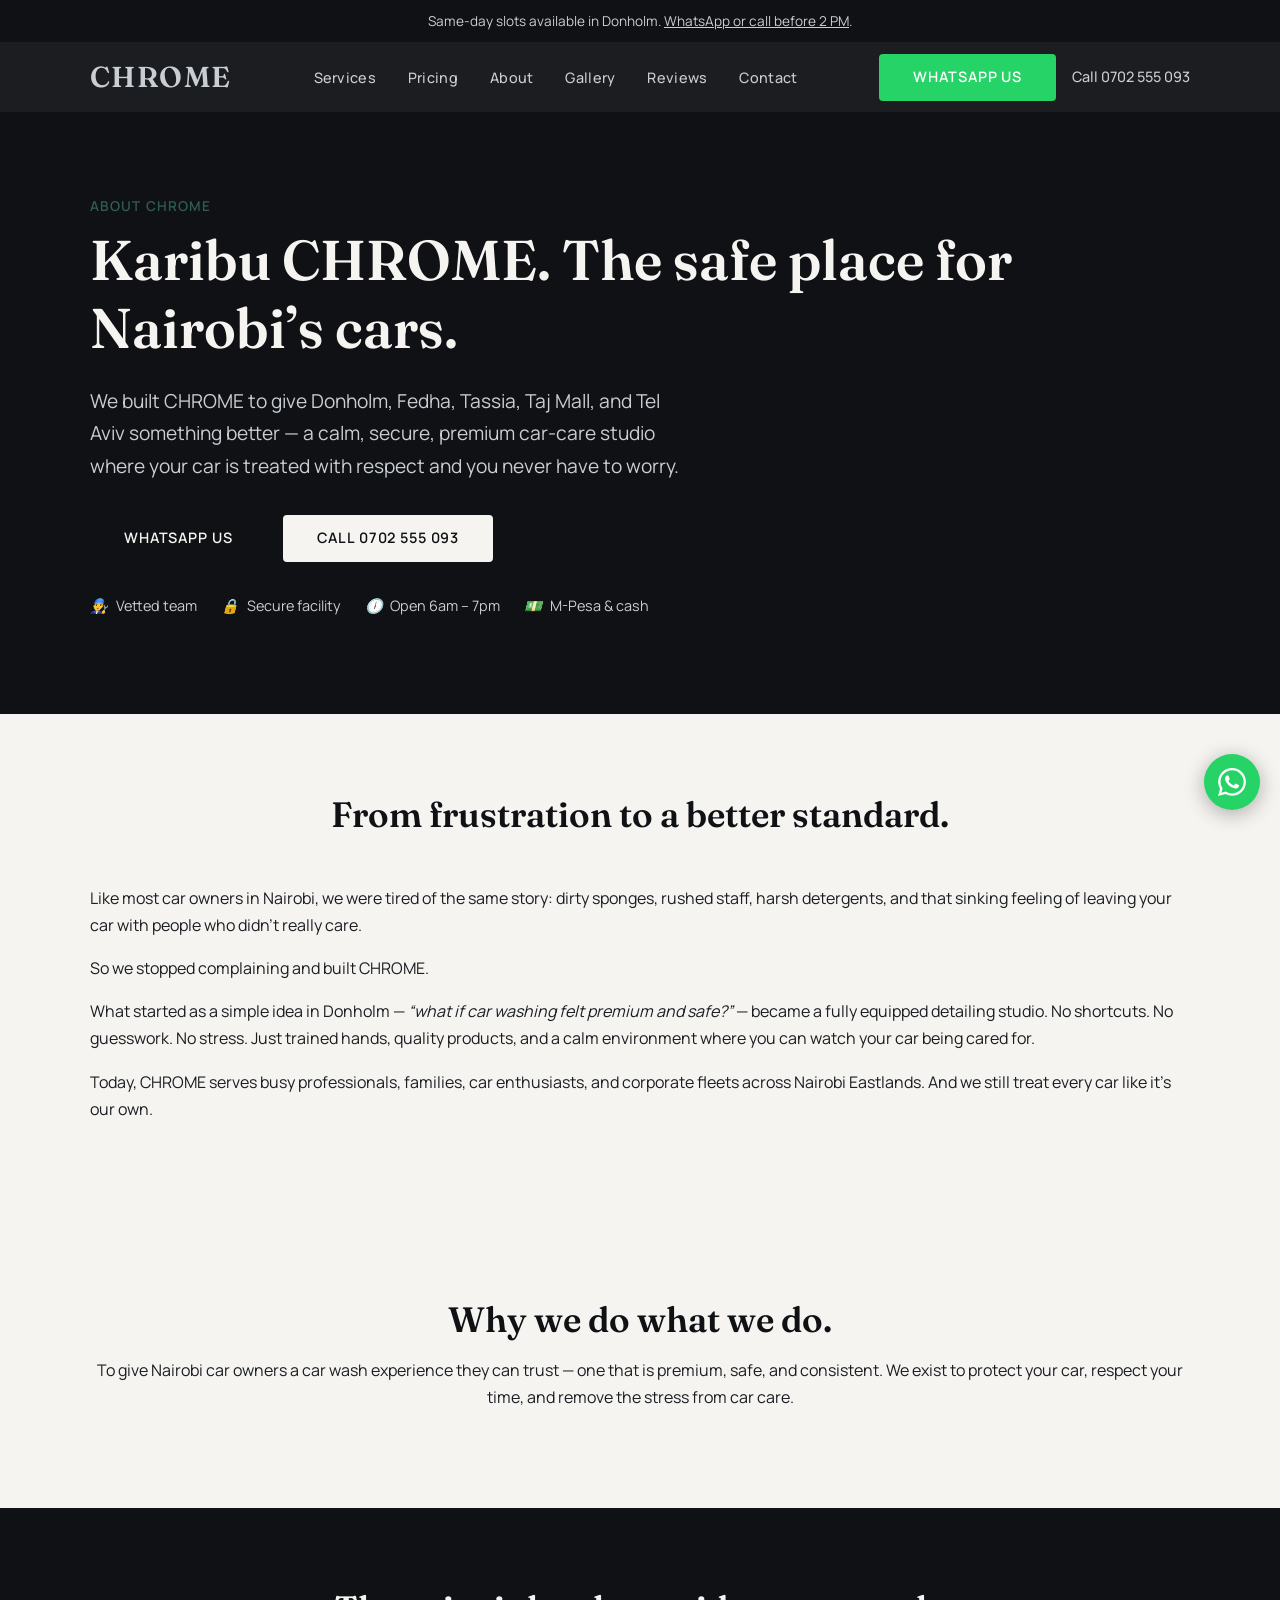
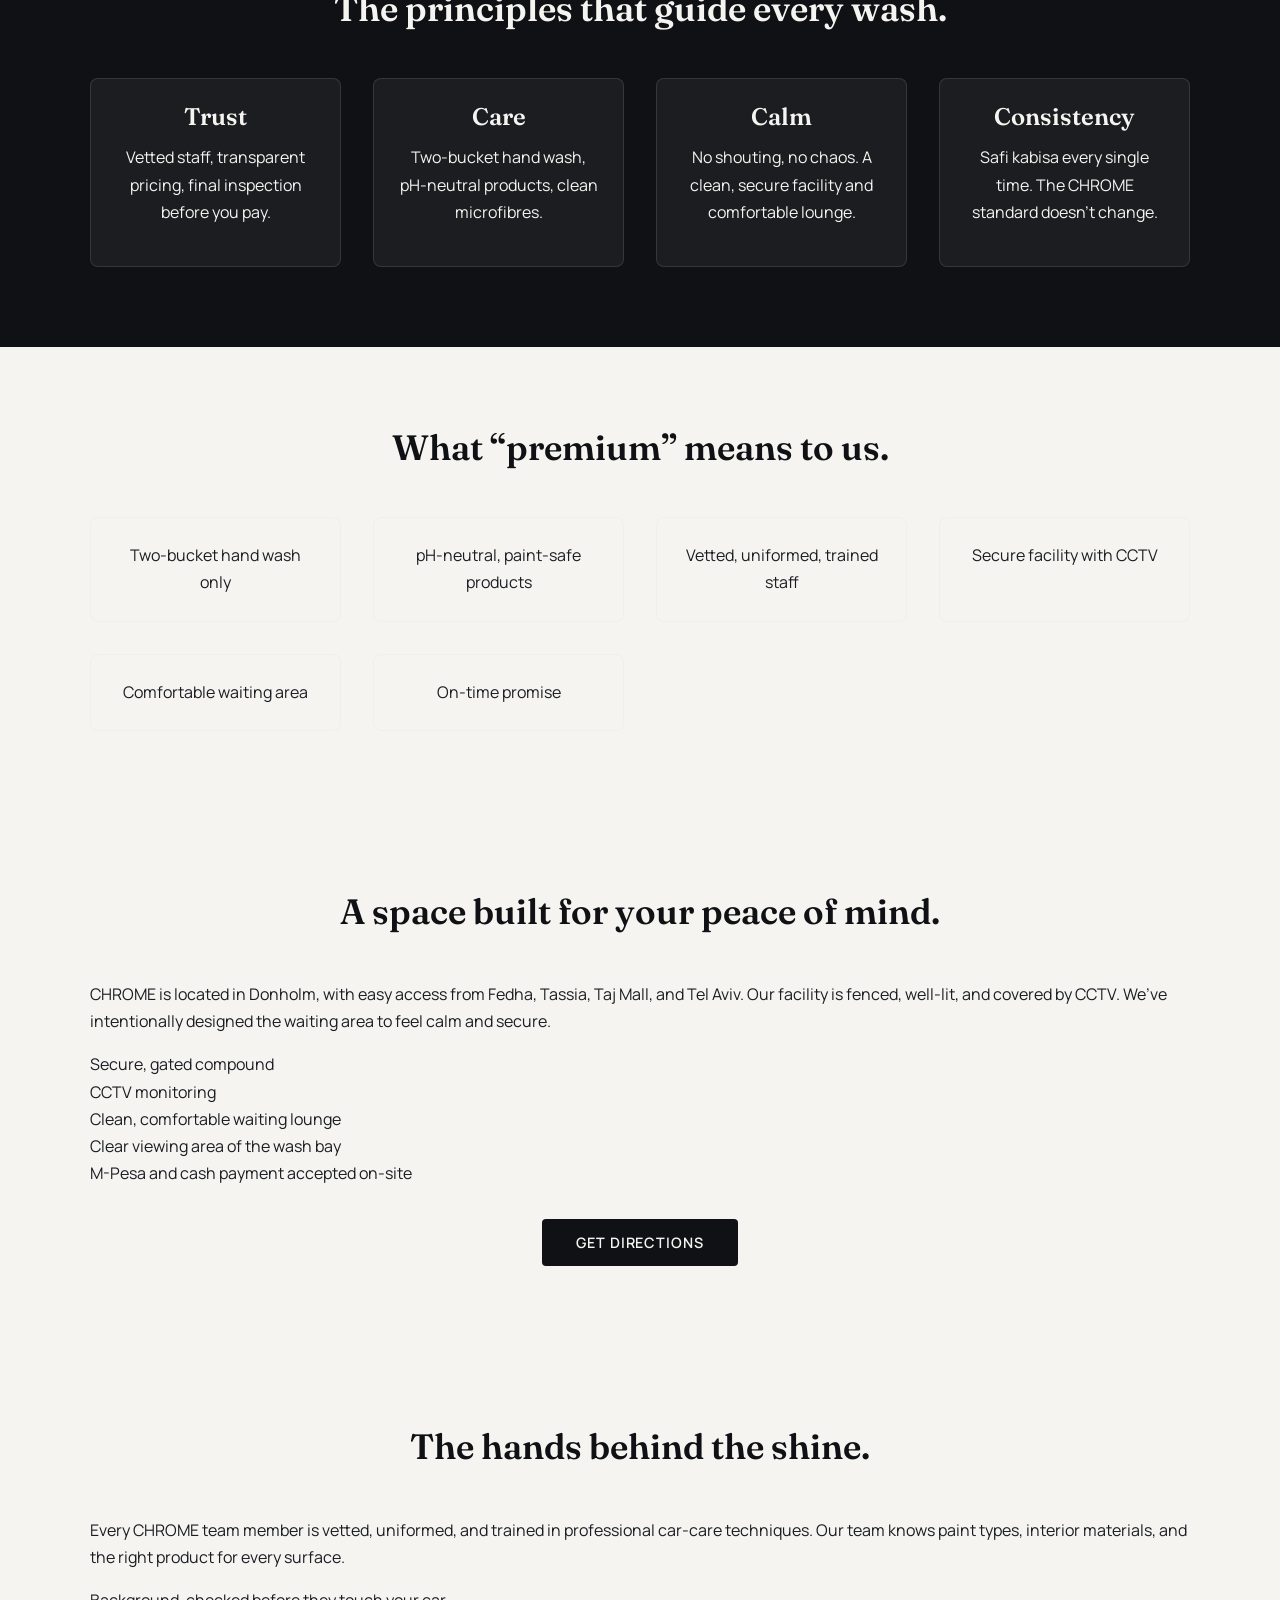
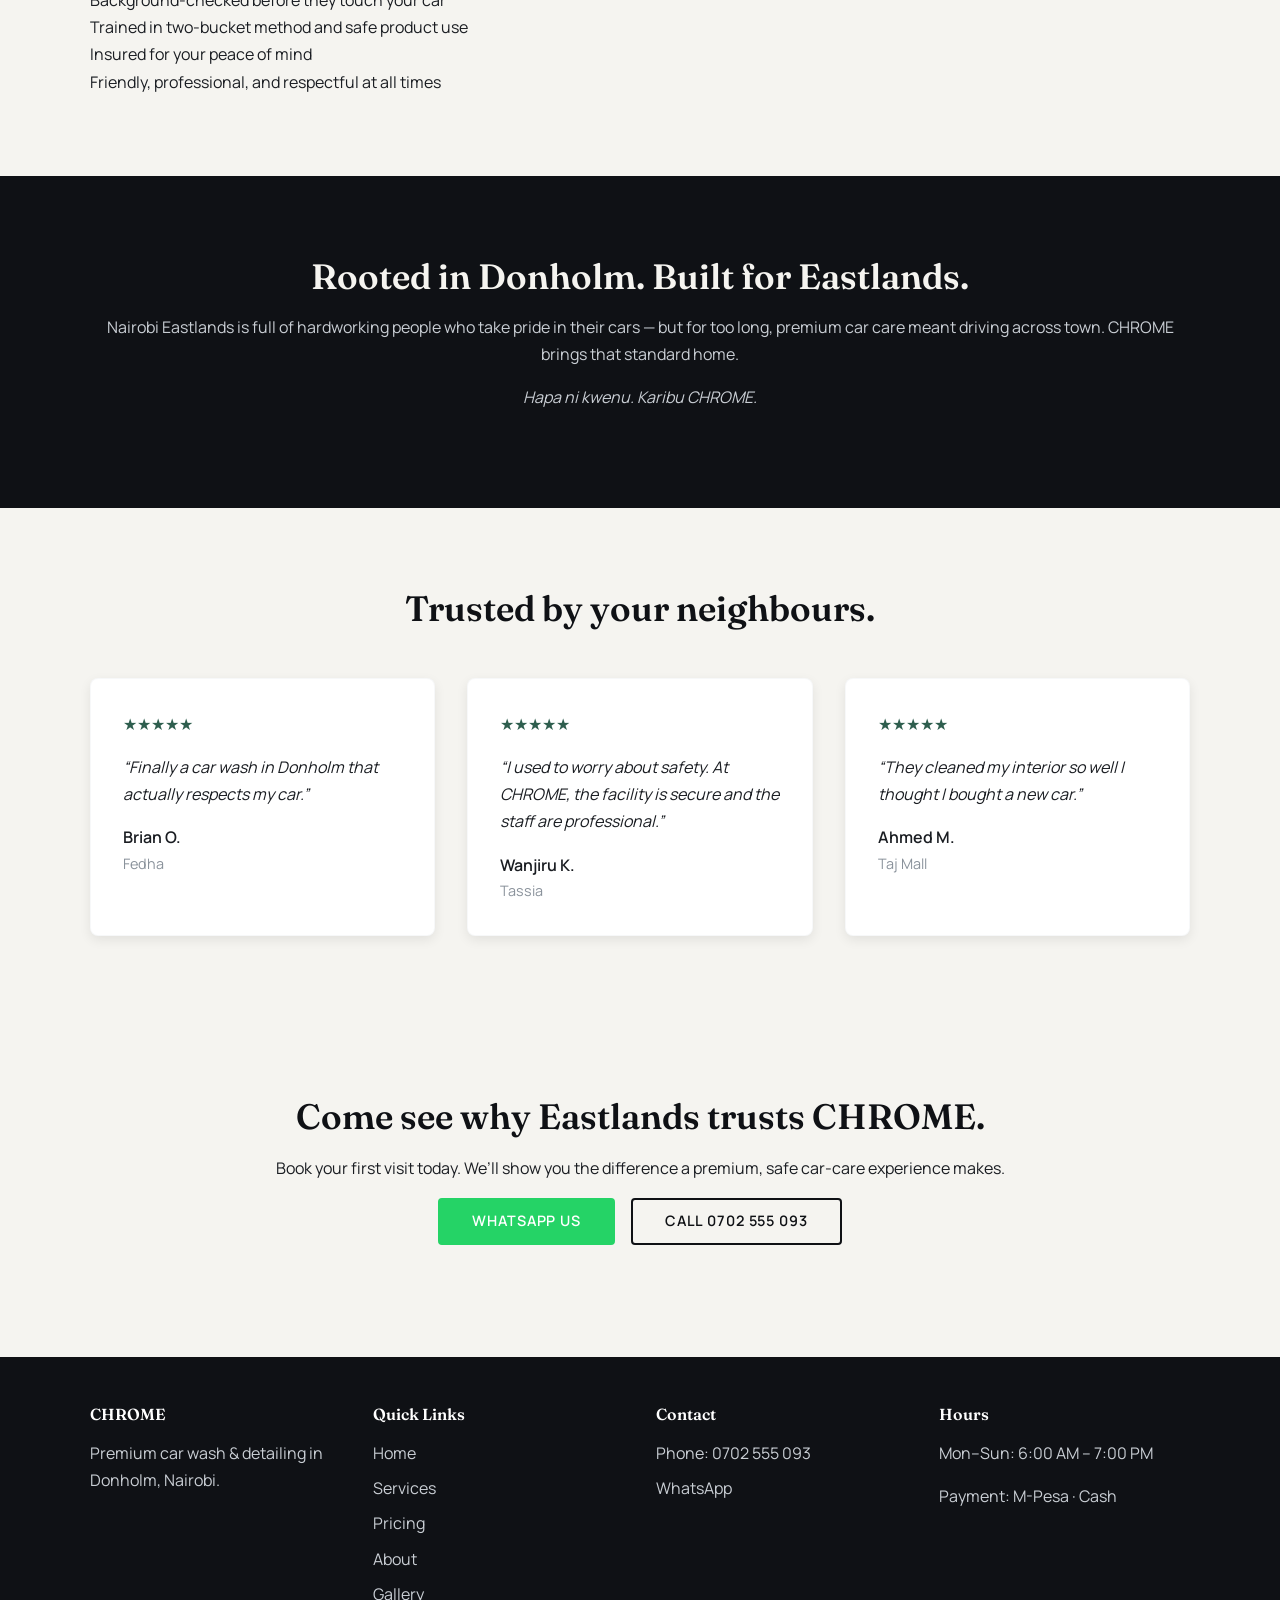
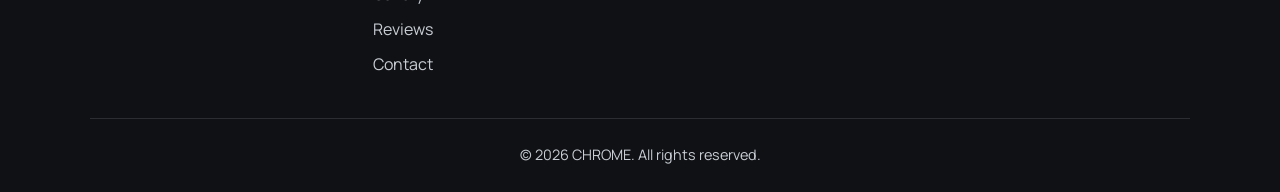
==== about.html @ deea84ff "Add files via upload" ====
<!DOCTYPE html>
<html lang="en">
<head>
  <meta charset="UTF-8">
  <meta name="viewport" content="width=device-width, initial-scale=1.0">
  <title>About CHROME — Premium Car Wash & Detailing in Donholm, Nairobi</title>
  <meta name="description" content="Learn about CHROME, Nairobi Eastlands' trusted premium car wash and detailing studio in Donholm. Vetted staff, secure facility, paint-safe products.">
  <link rel="preconnect" href="https://fonts.googleapis.com">
  <link rel="preconnect" href="https://fonts.gstatic.com" crossorigin>
  <link href="https://fonts.googleapis.com/css2?family=Fraunces:opsz,wght@9..144,400;9..144,500;9..144,600&family=Manrope:wght@400;500;600;700&display=swap" rel="stylesheet">
  <link rel="stylesheet" href="style.css">
</head>
<body>
  <div class="announcement-bar">
    Same-day slots available in Donholm. <a href="https://wa.me/254702555093?text=Hello%20CHROME%2C%20I%20want%20to%20book%20a%20same-day%20slot.">WhatsApp or call before 2 PM</a>.
  </div>
  <header class="header">
    <nav class="nav container">
      <a href="index.html" class="logo">CHROME</a>
      <ul class="nav-menu">
        <li><a href="services.html">Services</a></li>
        <li><a href="pricing.html">Pricing</a></li>
        <li><a href="about.html">About</a></li>
        <li><a href="gallery.html">Gallery</a></li>
        <li><a href="reviews.html">Reviews</a></li>
        <li><a href="contact.html">Contact</a></li>
      </ul>
      <div class="nav-cta">
        <a href="https://wa.me/254702555093" class="btn btn-whatsapp">WhatsApp Us</a>
        <a href="tel:0702555093" class="phone-link">Call 0702 555 093</a>
      </div>
      <button class="hamburger" aria-label="Menu"><span></span><span></span><span></span></button>
    </nav>
  </header>

  <!-- Hero -->
  <section class="hero">
    <div class="container">
      <span class="eyebrow">ABOUT CHROME</span>
      <h1>Karibu CHROME. The safe place for Nairobi’s cars.</h1>
      <p>We built CHROME to give Donholm, Fedha, Tassia, Taj Mall, and Tel Aviv something better — a calm, secure, premium car-care studio where your car is treated with respect and you never have to worry.</p>
      <div class="hero-cta">
        <a href="https://wa.me/254702555093" class="btn btn-primary">WhatsApp Us</a>
        <a href="tel:0702555093" class="btn btn-outline btn-light">Call 0702 555 093</a>
      </div>
      <div class="hero-trust">
        <span><i>👨‍🔧</i> Vetted team</span>
        <span><i>🔒</i> Secure facility</span>
        <span><i>🕕</i> Open 6am – 7pm</span>
        <span><i>💵</i> M-Pesa & cash</span>
      </div>
    </div>
  </section>

  <!-- Story -->
  <section class="section section-light">
    <div class="container">
      <div class="section-title">
        <h2>From frustration to a better standard.</h2>
      </div>
      <p class="lead">Like most car owners in Nairobi, we were tired of the same story: dirty sponges, rushed staff, harsh detergents, and that sinking feeling of leaving your car with people who didn’t really care.</p>
      <p>So we stopped complaining and built CHROME.</p>
      <p>What started as a simple idea in Donholm — <em>“what if car washing felt premium and safe?”</em> — became a fully equipped detailing studio. No shortcuts. No guesswork. No stress. Just trained hands, quality products, and a calm environment where you can watch your car being cared for.</p>
      <p>Today, CHROME serves busy professionals, families, car enthusiasts, and corporate fleets across Nairobi Eastlands. And we still treat every car like it’s our own.</p>
    </div>
  </section>

  <!-- Mission -->
  <section class="section">
    <div class="container text-center">
      <h2>Why we do what we do.</h2>
      <p>To give Nairobi car owners a car wash experience they can trust — one that is premium, safe, and consistent. We exist to protect your car, respect your time, and remove the stress from car care.</p>
    </div>
  </section>

  <!-- Values -->
  <section class="section section-dark">
    <div class="container">
      <div class="section-title"><h2>The principles that guide every wash.</h2></div>
      <div class="features-grid">
        <div class="feature-item"><h3>Trust</h3><p>Vetted staff, transparent pricing, final inspection before you pay.</p></div>
        <div class="feature-item"><h3>Care</h3><p>Two-bucket hand wash, pH-neutral products, clean microfibres.</p></div>
        <div class="feature-item"><h3>Calm</h3><p>No shouting, no chaos. A clean, secure facility and comfortable lounge.</p></div>
        <div class="feature-item"><h3>Consistency</h3><p>Safi kabisa every single time. The CHROME standard doesn’t change.</p></div>
      </div>
    </div>
  </section>

  <!-- The CHROME Standard -->
  <section class="section">
    <div class="container">
      <div class="section-title"><h2>What “premium” means to us.</h2></div>
      <div class="features-grid">
        <div class="feature-item">Two-bucket hand wash only</div>
        <div class="feature-item">pH-neutral, paint-safe products</div>
        <div class="feature-item">Vetted, uniformed, trained staff</div>
        <div class="feature-item">Secure facility with CCTV</div>
        <div class="feature-item">Comfortable waiting area</div>
        <div class="feature-item">On-time promise</div>
      </div>
    </div>
  </section>

  <!-- Facility -->
  <section class="section section-light">
    <div class="container">
      <div class="section-title"><h2>A space built for your peace of mind.</h2></div>
      <p>CHROME is located in Donholm, with easy access from Fedha, Tassia, Taj Mall, and Tel Aviv. Our facility is fenced, well-lit, and covered by CCTV. We’ve intentionally designed the waiting area to feel calm and secure.</p>
      <ul>
        <li>Secure, gated compound</li>
        <li>CCTV monitoring</li>
        <li>Clean, comfortable waiting lounge</li>
        <li>Clear viewing area of the wash bay</li>
        <li>M-Pesa and cash payment accepted on-site</li>
      </ul>
      <div style="text-align:center; margin-top:2rem;">
        <a href="https://maps.google.com/?q=Donholm,Nairobi" target="_blank" class="btn btn-primary">Get Directions</a>
      </div>
    </div>
  </section>

  <!-- Team -->
  <section class="section">
    <div class="container">
      <div class="section-title"><h2>The hands behind the shine.</h2></div>
      <p>Every CHROME team member is vetted, uniformed, and trained in professional car-care techniques. Our team knows paint types, interior materials, and the right product for every surface.</p>
      <ul>
        <li>Background-checked before they touch your car</li>
        <li>Trained in two-bucket method and safe product use</li>
        <li>Insured for your peace of mind</li>
        <li>Friendly, professional, and respectful at all times</li>
      </ul>
    </div>
  </section>

  <!-- Why Eastlands -->
  <section class="section section-dark">
    <div class="container text-center">
      <h2>Rooted in Donholm. Built for Eastlands.</h2>
      <p style="color:var(--color-silver);">Nairobi Eastlands is full of hardworking people who take pride in their cars — but for too long, premium car care meant driving across town. CHROME brings that standard home.</p>
      <p style="font-style:italic; color:var(--color-silver);">Hapa ni kwenu. Karibu CHROME.</p>
    </div>
  </section>

  <!-- Testimonials -->
  <section class="section">
    <div class="container">
      <div class="section-title"><h2>Trusted by your neighbours.</h2></div>
      <div class="testimonial-grid">
        <div class="testimonial-card"><div class="stars">★★★★★</div><p class="quote">“Finally a car wash in Donholm that actually respects my car.”</p><div class="author">Brian O.</div><div class="location">Fedha</div></div>
        <div class="testimonial-card"><div class="stars">★★★★★</div><p class="quote">“I used to worry about safety. At CHROME, the facility is secure and the staff are professional.”</p><div class="author">Wanjiru K.</div><div class="location">Tassia</div></div>
        <div class="testimonial-card"><div class="stars">★★★★★</div><p class="quote">“They cleaned my interior so well I thought I bought a new car.”</p><div class="author">Ahmed M.</div><div class="location">Taj Mall</div></div>
      </div>
    </div>
  </section>

  <!-- Final CTA -->
  <section class="section section-light">
    <div class="container text-center">
      <h2>Come see why Eastlands trusts CHROME.</h2>
      <p>Book your first visit today. We’ll show you the difference a premium, safe car-care experience makes.</p>
      <div class="hero-cta" style="justify-content:center;">
        <a href="https://wa.me/254702555093?text=Hello%20CHROME%2C%20I%27d%20like%20to%20book%20a%20visit." class="btn btn-whatsapp">WhatsApp Us</a>
        <a href="tel:0702555093" class="btn btn-outline">Call 0702 555 093</a>
      </div>
    </div>
  </section>

  <footer class="footer">
    <div class="container">
      <div class="footer-grid">
        <div><h4>CHROME</h4><p>Premium car wash & detailing in Donholm, Nairobi.</p></div>
        <div><h4>Quick Links</h4><a href="index.html">Home</a><a href="services.html">Services</a><a href="pricing.html">Pricing</a><a href="about.html">About</a><a href="gallery.html">Gallery</a><a href="reviews.html">Reviews</a><a href="contact.html">Contact</a></div>
        <div><h4>Contact</h4><a href="tel:0702555093">Phone: 0702 555 093</a><a href="https://wa.me/254702555093">WhatsApp</a></div>
        <div><h4>Hours</h4><p>Mon–Sun: 6:00 AM – 7:00 PM</p><p>Payment: M-Pesa · Cash</p></div>
      </div>
      <div class="footer-bottom">© <span id="current-year"></span> CHROME. All rights reserved.</div>
    </div>
  </footer>

  <div class="mobile-bottom-bar">
    <a href="https://wa.me/254702555093" class="whatsapp-btn">WhatsApp</a>
    <a href="tel:0702555093" class="call-btn">Call Now</a>
  </div>
  <a href="https://wa.me/254702555093" class="floating-whatsapp" aria-label="WhatsApp">
    <svg width="28" height="28" viewBox="0 0 24 24" fill="#fff"><path d="M17.472 14.382c-.297-.149-1.758-.867-2.03-.967-.273-.099-.471-.148-.67.15-.197.297-.767.966-.94 1.164-.173.199-.347.223-.644.075-.297-.15-1.255-.463-2.39-1.475-.883-.788-1.48-1.761-1.653-2.059-.173-.297-.018-.458.13-.606.134-.133.298-.347.446-.52.149-.174.198-.298.298-.497.099-.198.05-.371-.025-.52-.075-.149-.669-1.612-.916-2.207-.242-.579-.487-.5-.669-.51-.173-.008-.371-.01-.57-.01-.198 0-.52.074-.792.372-.272.297-1.04 1.016-1.04 2.479 0 1.462 1.065 2.875 1.213 3.074.149.198 2.096 3.2 5.077 4.487.709.306 1.262.489 1.694.625.712.227 1.36.195 1.871.118.571-.085 1.758-.719 2.006-1.413.248-.694.248-1.289.173-1.413-.074-.124-.272-.198-.57-.347m-5.421 7.403h-.004a9.87 9.87 0 01-5.031-1.378l-.361-.214-3.741.982.998-3.648-.235-.374a9.86 9.86 0 01-1.51-5.26c.001-5.45 4.436-9.884 9.888-9.884 2.64 0 5.122 1.03 6.988 2.898a9.825 9.825 0 012.893 6.994c-.003 5.45-4.437 9.884-9.885 9.884m8.413-18.297A11.815 11.815 0 0012.05 0C5.495 0 .16 5.335.157 11.892c0 2.096.547 4.142 1.588 5.945L.057 24l6.305-1.654a11.882 11.882 0 005.683 1.448h.005c6.554 0 11.89-5.335 11.893-11.893a11.821 11.821 0 00-3.48-8.413z"/></svg>
  </a>

  <script src="script.js"></script>
</body>
</html>
---- style.css ----
/* =========================================
   CHROME – Premium Car Wash & Detailing
   Design System: Graphite & Chrome
   ========================================= */

/* ---------- CSS Variables ---------- */
:root {
  --color-dark: #0F1115;
  --color-surface: #1A1D22;
  --color-silver: #C9CED4;
  --color-ivory: #F5F4F0;
  --color-trust: #2E5E4E;
  --color-whatsapp: #25D366;
  --color-text-light: #F5F4F0;
  --color-text-dark: #1A1D22;
  --color-text-muted: #8A929B;
  --color-border: rgba(201, 206, 212, 0.15);
  --font-heading: 'Fraunces', serif;
  --font-body: 'Manrope', sans-serif;
  --shadow-sm: 0 4px 12px rgba(0,0,0,0.08);
  --shadow-md: 0 8px 24px rgba(0,0,0,0.12);
  --transition: all 0.3s ease;
}

/* ---------- Reset & Base ---------- */
*,
*::before,
*::after {
  margin: 0;
  padding: 0;
  box-sizing: border-box;
}

html {
  scroll-behavior: smooth;
  -webkit-text-size-adjust: 100%;
}

body {
  font-family: var(--font-body);
  font-size: 16px;
  line-height: 1.7;
  color: var(--color-text-dark);
  background-color: var(--color-ivory);
  -webkit-font-smoothing: antialiased;
}

img {
  max-width: 100%;
  height: auto;
  display: block;
}

a {
  color: inherit;
  text-decoration: none;
  transition: var(--transition);
}

ul {
  list-style: none;
}

.container {
  width: 100%;
  max-width: 1140px;
  margin: 0 auto;
  padding: 0 20px;
}

/* ---------- Typography ---------- */
h1, h2, h3, h4 {
  font-family: var(--font-heading);
  font-weight: 600;
  line-height: 1.2;
  color: var(--color-dark);
}

h1 {
  font-size: 2.8rem;
  margin-bottom: 1.2rem;
}

h2 {
  font-size: 2.2rem;
  margin-bottom: 1rem;
}

h3 {
  font-size: 1.5rem;
  margin-bottom: 0.8rem;
}

p {
  margin-bottom: 1rem;
}

.section-title {
  text-align: center;
  margin-bottom: 3rem;
}

.section-title h2 {
  margin-bottom: 0.5rem;
}

.section-title p {
  color: var(--color-text-muted);
  font-size: 1.1rem;
}

.eyebrow {
  display: inline-block;
  font-family: var(--font-body);
  font-size: 0.85rem;
  font-weight: 600;
  text-transform: uppercase;
  letter-spacing: 0.08em;
  color: var(--color-trust);
  margin-bottom: 0.5rem;
}

/* ---------- Buttons ---------- */
.btn {
  display: inline-block;
  font-family: var(--font-body);
  font-size: 0.9rem;
  font-weight: 600;
  text-transform: uppercase;
  letter-spacing: 0.06em;
  padding: 0.9rem 2rem;
  border-radius: 4px;
  cursor: pointer;
  transition: var(--transition);
  border: 2px solid transparent;
  text-align: center;
  line-height: 1;
}

.btn-primary {
  background-color: var(--color-dark);
  color: var(--color-text-light);
  border-color: var(--color-dark);
}

.btn-primary:hover {
  background-color: var(--color-surface);
  border-color: var(--color-surface);
}

.btn-outline {
  background-color: transparent;
  color: var(--color-dark);
  border-color: var(--color-dark);
}

.btn-outline:hover {
  background-color: var(--color-dark);
  color: var(--color-text-light);
}

.btn-whatsapp {
  background-color: var(--color-whatsapp);
  color: #fff;
  border-color: var(--color-whatsapp);
}

.btn-whatsapp:hover {
  background-color: #1FB955;
  border-color: #1FB955;
}

.btn-light {
  background-color: var(--color-text-light);
  color: var(--color-dark);
  border-color: var(--color-text-light);
}

.btn-light:hover {
  background-color: var(--color-silver);
  border-color: var(--color-silver);
}

/* ---------- Announcement Bar ---------- */
.announcement-bar {
  background-color: var(--color-dark);
  color: var(--color-silver);
  text-align: center;
  padding: 0.6rem 1rem;
  font-size: 0.85rem;
  position: relative;
  z-index: 1001;
}

.announcement-bar a {
  color: var(--color-silver);
  text-decoration: underline;
}

.announcement-bar a:hover {
  color: #fff;
}

/* ---------- Header & Navigation ---------- */
.header {
  background-color: rgba(15, 17, 21, 0.95);
  backdrop-filter: blur(10px);
  position: sticky;
  top: 0;
  z-index: 1000;
  transition: var(--transition);
}

.header.scrolled {
  box-shadow: 0 4px 20px rgba(0,0,0,0.2);
}

.nav {
  display: flex;
  align-items: center;
  justify-content: space-between;
  height: 70px;
}

.logo {
  font-family: var(--font-heading);
  font-size: 1.8rem;
  font-weight: 600;
  color: var(--color-silver);
  letter-spacing: 0.05em;
}

.logo span {
  color: var(--color-trust);
}

.nav-menu {
  display: flex;
  align-items: center;
  gap: 2rem;
}

.nav-menu a {
  color: var(--color-silver);
  font-size: 0.9rem;
  font-weight: 500;
  letter-spacing: 0.02em;
  position: relative;
}

.nav-menu a:hover {
  color: #fff;
}

.nav-menu a::after {
  content: '';
  position: absolute;
  bottom: -6px;
  left: 0;
  width: 0;
  height: 2px;
  background-color: var(--color-trust);
  transition: var(--transition);
}

.nav-menu a:hover::after {
  width: 100%;
}

.nav-cta {
  display: flex;
  align-items: center;
  gap: 1rem;
}

.nav-cta .phone-link {
  color: var(--color-silver);
  font-size: 0.9rem;
  font-weight: 500;
}

.nav-cta .phone-link:hover {
  color: #fff;
}

.hamburger {
  display: none;
  cursor: pointer;
  background: none;
  border: none;
  padding: 0.5rem;
}

.hamburger span {
  display: block;
  width: 24px;
  height: 2px;
  background-color: var(--color-silver);
  margin: 5px 0;
  transition: var(--transition);
}

/* Mobile menu */
@media (max-width: 768px) {
  .nav-menu {
    position: fixed;
    top: 70px;
    left: 0;
    right: 0;
    background-color: var(--color-dark);
    flex-direction: column;
    align-items: stretch;
    padding: 2rem;
    gap: 1.5rem;
    transform: translateY(-120%);
    transition: transform 0.3s ease;
    z-index: 999;
  }

  .nav-menu.active {
    transform: translateY(0);
  }

  .nav-cta {
    display: none;
  }

  .hamburger {
    display: block;
  }

  .hamburger.active span:nth-child(1) {
    transform: rotate(45deg) translate(5px, 5px);
  }

  .hamburger.active span:nth-child(2) {
    opacity: 0;
  }

  .hamburger.active span:nth-child(3) {
    transform: rotate(-45deg) translate(7px, -6px);
  }
}

/* ---------- Hero ---------- */
.hero {
  background-color: var(--color-dark);
  color: var(--color-text-light);
  padding: 5rem 0 6rem;
  position: relative;
  overflow: hidden;
}

.hero::before {
  content: '';
  position: absolute;
  top: 0;
  left: 0;
  right: 0;
  bottom: 0;
  background: linear-gradient(135deg, rgba(15,17,21,0.9) 0%, rgba(15,17,21,0.7) 100%);
  z-index: 1;
}

.hero .container {
  position: relative;
  z-index: 2;
}

.hero h1 {
  color: var(--color-text-light);
  font-size: 3.5rem;
  margin-bottom: 1.5rem;
}

.hero p {
  color: var(--color-silver);
  font-size: 1.2rem;
  max-width: 600px;
  margin-bottom: 2rem;
}

.hero-cta {
  display: flex;
  gap: 1rem;
  flex-wrap: wrap;
  margin-bottom: 2rem;
}

.hero-trust {
  display: flex;
  flex-wrap: wrap;
  gap: 1.5rem;
  color: var(--color-silver);
  font-size: 0.9rem;
}

.hero-trust i {
  color: var(--color-trust);
  margin-right: 0.3rem;
}

/* ---------- Social Proof Strip ---------- */
.social-proof {
  background-color: var(--color-surface);
  color: var(--color-silver);
  padding: 1.5rem 0;
}

.social-proof .container {
  display: flex;
  justify-content: space-between;
  flex-wrap: wrap;
  gap: 1rem;
}

.social-proof-item {
  display: flex;
  align-items: center;
  gap: 0.5rem;
  font-size: 0.9rem;
}

.social-proof-item .icon {
  color: var(--color-trust);
  font-size: 1.2rem;
}

/* ---------- Sections Spacing ---------- */
.section {
  padding: 5rem 0;
}

.section-dark {
  background-color: var(--color-dark);
  color: var(--color-text-light);
}

.section-dark h2,
.section-dark h3 {
  color: var(--color-text-light);
}

.section-light {
  background-color: var(--color-ivory);
}

/* ---------- Problem Section ---------- */
.problem {
  background-color: var(--color-ivory);
}

.problem .lead {
  font-size: 1.2rem;
  line-height: 1.8;
}

/* ---------- Services Cards ---------- */
.services-grid {
  display: grid;
  grid-template-columns: repeat(auto-fit, minmax(280px, 1fr));
  gap: 2rem;
}

.service-card {
  background: #fff;
  border-radius: 8px;
  padding: 2rem;
  box-shadow: var(--shadow-sm);
  transition: var(--transition);
  border: 1px solid var(--color-border);
}

.service-card:hover {
  box-shadow: var(--shadow-md);
  transform: translateY(-4px);
}

.service-card .icon {
  font-size: 2rem;
  color: var(--color-trust);
  margin-bottom: 1rem;
}

.service-card h3 {
  margin-bottom: 0.5rem;
}

.service-card .price {
  font-weight: 600;
  color: var(--color-trust);
  margin-bottom: 0.5rem;
}

.service-card .time {
  color: var(--color-text-muted);
  font-size: 0.85rem;
  margin-bottom: 1rem;
}

/* ---------- Feature List ---------- */
.features-grid {
  display: grid;
  grid-template-columns: repeat(auto-fit, minmax(250px, 1fr));
  gap: 2rem;
}

.feature-item {
  text-align: center;
  padding: 1.5rem;
  background: rgba(255,255,255,0.05);
  border-radius: 8px;
  border: 1px solid var(--color-border);
}

.feature-item .icon {
  font-size: 2rem;
  color: var(--color-trust);
  margin-bottom: 1rem;
}

/* ---------- How It Works Steps ---------- */
.steps {
  display: grid;
  grid-template-columns: repeat(auto-fit, minmax(220px, 1fr));
  gap: 2rem;
  counter-reset: step;
}

.step {
  position: relative;
  padding: 2rem;
  background: #fff;
  border-radius: 8px;
  box-shadow: var(--shadow-sm);
}

.step::before {
  counter-increment: step;
  content: counter(step);
  position: absolute;
  top: -20px;
  left: 20px;
  background-color: var(--color-trust);
  color: #fff;
  width: 40px;
  height: 40px;
  border-radius: 50%;
  display: flex;
  align-items: center;
  justify-content: center;
  font-weight: 600;
  font-size: 1.1rem;
}

.step h3 {
  margin-top: 0.5rem;
}

/* ---------- Pricing Tables ---------- */
.pricing-grid {
  display: grid;
  grid-template-columns: repeat(auto-fit, minmax(280px, 1fr));
  gap: 2rem;
}

.pricing-card {
  background: #fff;
  border-radius: 8px;
  padding: 2rem;
  box-shadow: var(--shadow-sm);
  border: 1px solid var(--color-border);
  text-align: center;
  position: relative;
}

.pricing-card.highlight {
  border: 2px solid var(--color-trust);
  box-shadow: var(--shadow-md);
}

.pricing-card .badge {
  position: absolute;
  top: -12px;
  left: 50%;
  transform: translateX(-50%);
  background-color: var(--color-trust);
  color: #fff;
  padding: 0.3rem 1rem;
  border-radius: 20px;
  font-size: 0.8rem;
  font-weight: 600;
  text-transform: uppercase;
}

.pricing-card .price {
  font-size: 2.5rem;
  font-weight: 600;
  color: var(--color-dark);
  margin-bottom: 0.5rem;
}

.pricing-card .price span {
  font-size: 1rem;
  font-weight: 400;
  color: var(--color-text-muted);
}

.pricing-card ul {
  text-align: left;
  margin-bottom: 2rem;
}

.pricing-card li {
  padding: 0.5rem 0;
  border-bottom: 1px solid var(--color-border);
}

.pricing-card li:last-child {
  border-bottom: none;
}

/* ---------- Gallery ---------- */
.filter-chips {
  display: flex;
  flex-wrap: wrap;
  gap: 0.8rem;
  margin-bottom: 2rem;
}

.filter-chip {
  background: #fff;
  border: 1px solid var(--color-border);
  padding: 0.5rem 1.2rem;
  border-radius: 30px;
  cursor: pointer;
  font-size: 0.9rem;
  transition: var(--transition);
  white-space: nowrap;
}

.filter-chip.active,
.filter-chip:hover {
  background-color: var(--color-dark);
  color: #fff;
  border-color: var(--color-dark);
}

.gallery-grid {
  display: grid;
  grid-template-columns: repeat(auto-fill, minmax(250px, 1fr));
  gap: 1rem;
}

.gallery-item {
  position: relative;
  overflow: hidden;
  border-radius: 8px;
  cursor: pointer;
  aspect-ratio: 4/3;
}

.gallery-item img {
  width: 100%;
  height: 100%;
  object-fit: cover;
  transition: transform 0.3s ease;
}

.gallery-item:hover img {
  transform: scale(1.03);
}

.gallery-item .caption {
  position: absolute;
  bottom: 0;
  left: 0;
  right: 0;
  background: linear-gradient(transparent, rgba(0,0,0,0.7));
  color: #fff;
  padding: 1rem;
  font-size: 0.9rem;
}

/* Before/After Slider */
.before-after {
  position: relative;
  width: 100%;
  max-width: 600px;
  margin: 0 auto;
  overflow: hidden;
  user-select: none;
  aspect-ratio: 4/3;
}

.before-after img {
  position: absolute;
  top: 0;
  left: 0;
  width: 100%;
  height: 100%;
  object-fit: cover;
}

.before-after .after-img {
  clip-path: inset(0 50% 0 0);
}

.before-after input[type="range"] {
  position: absolute;
  top: 0;
  left: 0;
  width: 100%;
  height: 100%;
  opacity: 0;
  cursor: ew-resize;
  z-index: 5;
}

.before-after .divider {
  position: absolute;
  top: 0;
  bottom: 0;
  left: 50%;
  width: 2px;
  background: #fff;
  z-index: 4;
  pointer-events: none;
}

.before-after .divider::after {
  content: '↔';
  position: absolute;
  top: 50%;
  left: 50%;
  transform: translate(-50%, -50%);
  background: #fff;
  border-radius: 50%;
  width: 36px;
  height: 36px;
  display: flex;
  align-items: center;
  justify-content: center;
  font-size: 1.2rem;
  color: var(--color-dark);
  box-shadow: 0 2px 8px rgba(0,0,0,0.3);
}

/* ---------- Testimonials ---------- */
.testimonial-grid {
  display: grid;
  grid-template-columns: repeat(auto-fit, minmax(300px, 1fr));
  gap: 2rem;
}

.testimonial-card {
  background: #fff;
  padding: 2rem;
  border-radius: 8px;
  box-shadow: var(--shadow-sm);
  border: 1px solid var(--color-border);
}

.testimonial-card .stars {
  color: var(--color-trust);
  margin-bottom: 1rem;
}

.testimonial-card .quote {
  font-style: italic;
  margin-bottom: 1rem;
}

.testimonial-card .author {
  font-weight: 600;
}

.testimonial-card .location {
  color: var(--color-text-muted);
  font-size: 0.9rem;
}

/* ---------- FAQ Accordion ---------- */
.faq-list {
  max-width: 700px;
  margin: 0 auto;
}

.faq-item {
  background: #fff;
  margin-bottom: 1rem;
  border-radius: 8px;
  box-shadow: var(--shadow-sm);
  overflow: hidden;
}

.faq-question {
  padding: 1.2rem 1.5rem;
  cursor: pointer;
  font-weight: 600;
  display: flex;
  justify-content: space-between;
  align-items: center;
  background: none;
  border: none;
  width: 100%;
  text-align: left;
  font-size: 1rem;
}

.faq-question::after {
  content: '+';
  font-size: 1.5rem;
  transition: var(--transition);
}

.faq-item.active .faq-question::after {
  content: '−';
}

.faq-answer {
  max-height: 0;
  overflow: hidden;
  transition: max-height 0.3s ease;
}

.faq-item.active .faq-answer {
  max-height: 300px;
}

.faq-answer p {
  padding: 0 1.5rem 1.5rem;
  margin: 0;
}

/* ---------- Contact ---------- */
.contact-grid {
  display: grid;
  grid-template-columns: 1fr 1fr;
  gap: 3rem;
}

.contact-info-card {
  background: #fff;
  padding: 2rem;
  border-radius: 8px;
  box-shadow: var(--shadow-sm);
  margin-bottom: 1rem;
}

.contact-info-card h3 {
  margin-bottom: 0.5rem;
}

.contact-form input,
.contact-form textarea {
  width: 100%;
  padding: 0.8rem;
  margin-bottom: 1rem;
  border: 1px solid var(--color-border);
  border-radius: 4px;
  font-family: var(--font-body);
  font-size: 1rem;
}

.contact-form textarea {
  min-height: 120px;
}

/* ---------- Footer ---------- */
.footer {
  background-color: var(--color-dark);
  color: var(--color-silver);
  padding: 3rem 0 1.5rem;
}

.footer-grid {
  display: grid;
  grid-template-columns: repeat(auto-fit, minmax(200px, 1fr));
  gap: 2rem;
  margin-bottom: 2rem;
}

.footer h4 {
  color: #fff;
  margin-bottom: 1rem;
}

.footer a {
  color: var(--color-silver);
  display: block;
  margin-bottom: 0.5rem;
}

.footer a:hover {
  color: #fff;
}

.footer-bottom {
  text-align: center;
  padding-top: 1.5rem;
  border-top: 1px solid var(--color-border);
  font-size: 0.9rem;
}

/* ---------- Mobile Sticky Bottom Bar ---------- */
.mobile-bottom-bar {
  display: none;
  position: fixed;
  bottom: 0;
  left: 0;
  right: 0;
  background-color: var(--color-dark);
  padding: 0.6rem;
  z-index: 999;
  gap: 0.6rem;
}

.mobile-bottom-bar a {
  flex: 1;
  text-align: center;
  padding: 0.7rem;
  border-radius: 4px;
  font-weight: 600;
}

.mobile-bottom-bar .whatsapp-btn {
  background-color: var(--color-whatsapp);
  color: #fff;
}

.mobile-bottom-bar .call-btn {
  background-color: transparent;
  color: #fff;
  border: 1px solid var(--color-silver);
}

@media (max-width: 768px) {
  .mobile-bottom-bar {
    display: flex;
  }

  body {
    padding-bottom: 70px; /* space for bottom bar */
  }
}

/* ---------- Floating WhatsApp Button ---------- */
.floating-whatsapp {
  position: fixed;
  bottom: 90px;
  right: 20px;
  width: 56px;
  height: 56px;
  border-radius: 50%;
  background-color: var(--color-whatsapp);
  display: flex;
  align-items: center;
  justify-content: center;
  box-shadow: 0 4px 20px rgba(0,0,0,0.3);
  z-index: 998;
  transition: var(--transition);
}

.floating-whatsapp:hover {
  transform: scale(1.05);
}

@media (max-width: 768px) {
  .floating-whatsapp {
    bottom: 80px;
  }
}

/* ---------- Utility ---------- */
.text-center {
  text-align: center;
}

.mb-1 { margin-bottom: 1rem; }
.mb-2 { margin-bottom: 2rem; }
.mb-3 { margin-bottom: 3rem; }

/* ---------- Responsive Adjustments ---------- */
@media (max-width: 768px) {
  h1 { font-size: 2.5rem; }
  h2 { font-size: 1.8rem; }
  .hero h1 { font-size: 2.8rem; }
  .section { padding: 3rem 0; }
  .contact-grid { grid-template-columns: 1fr; }
}
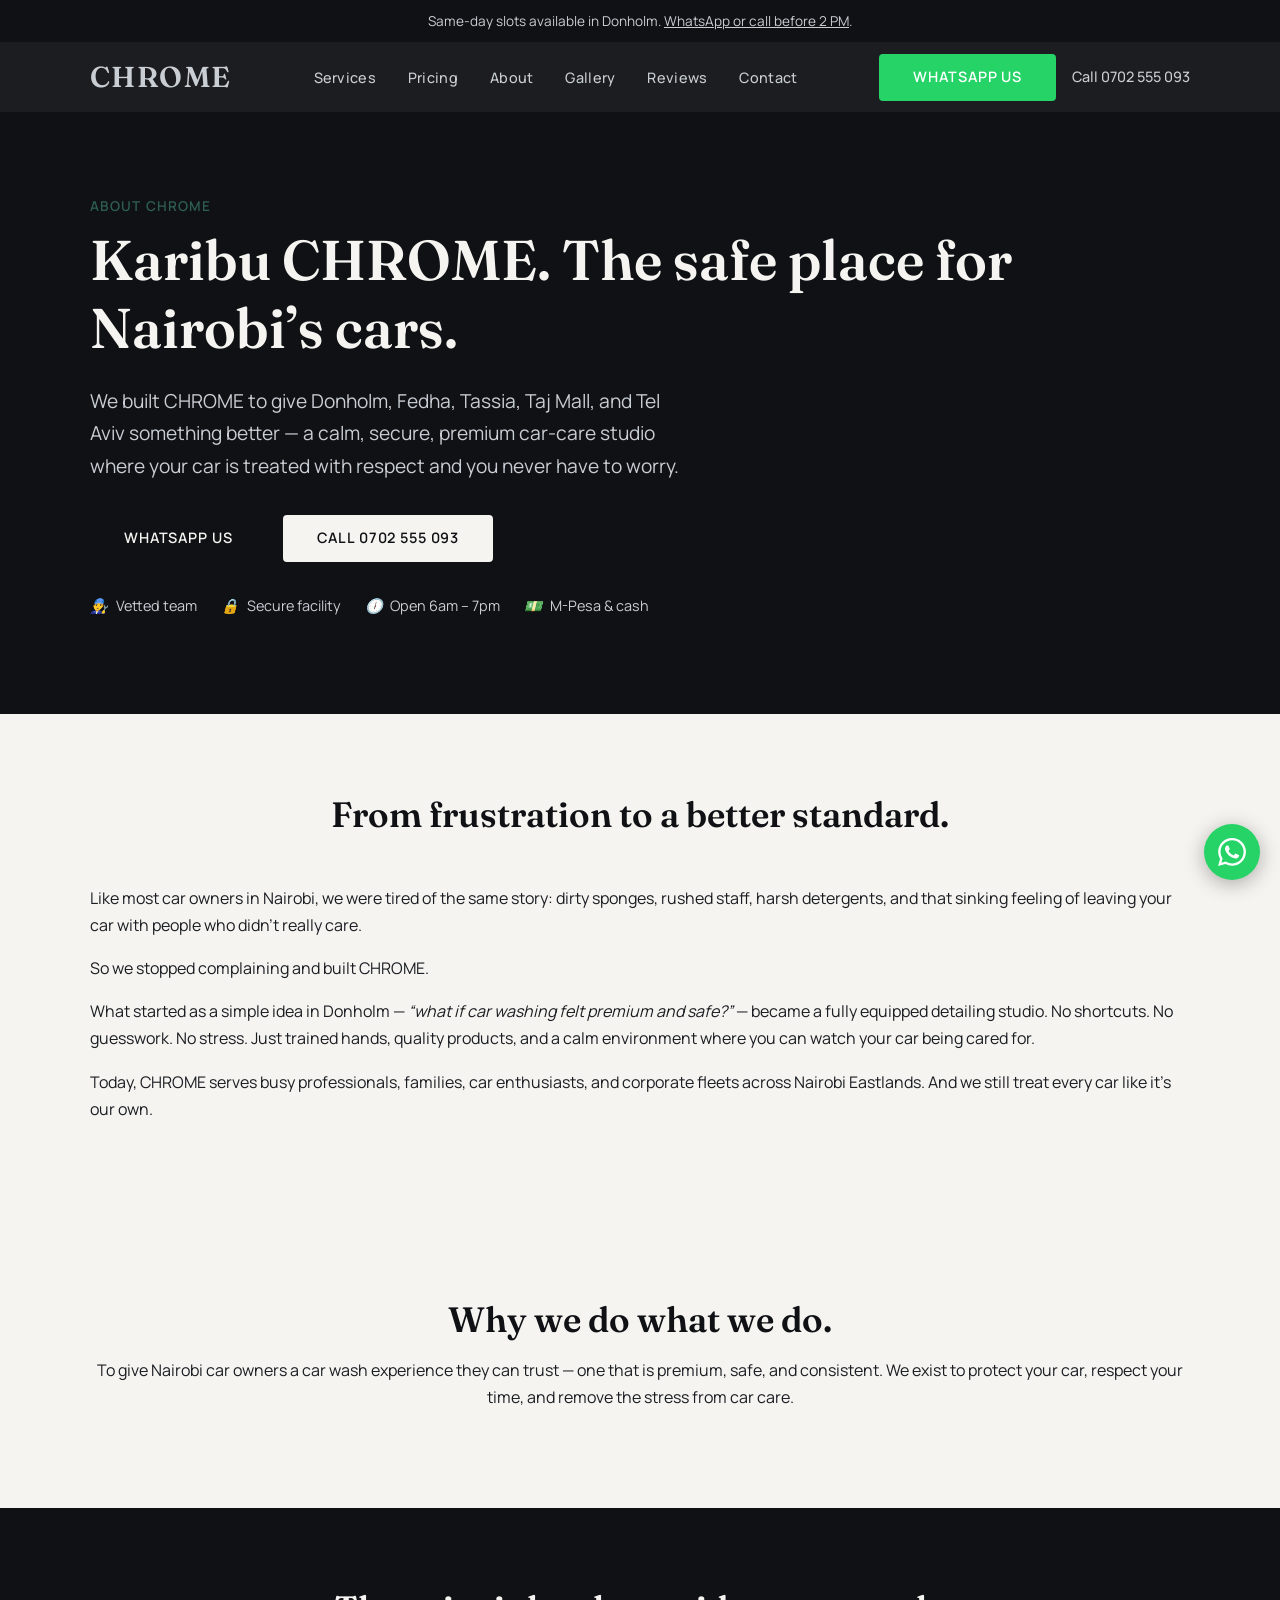
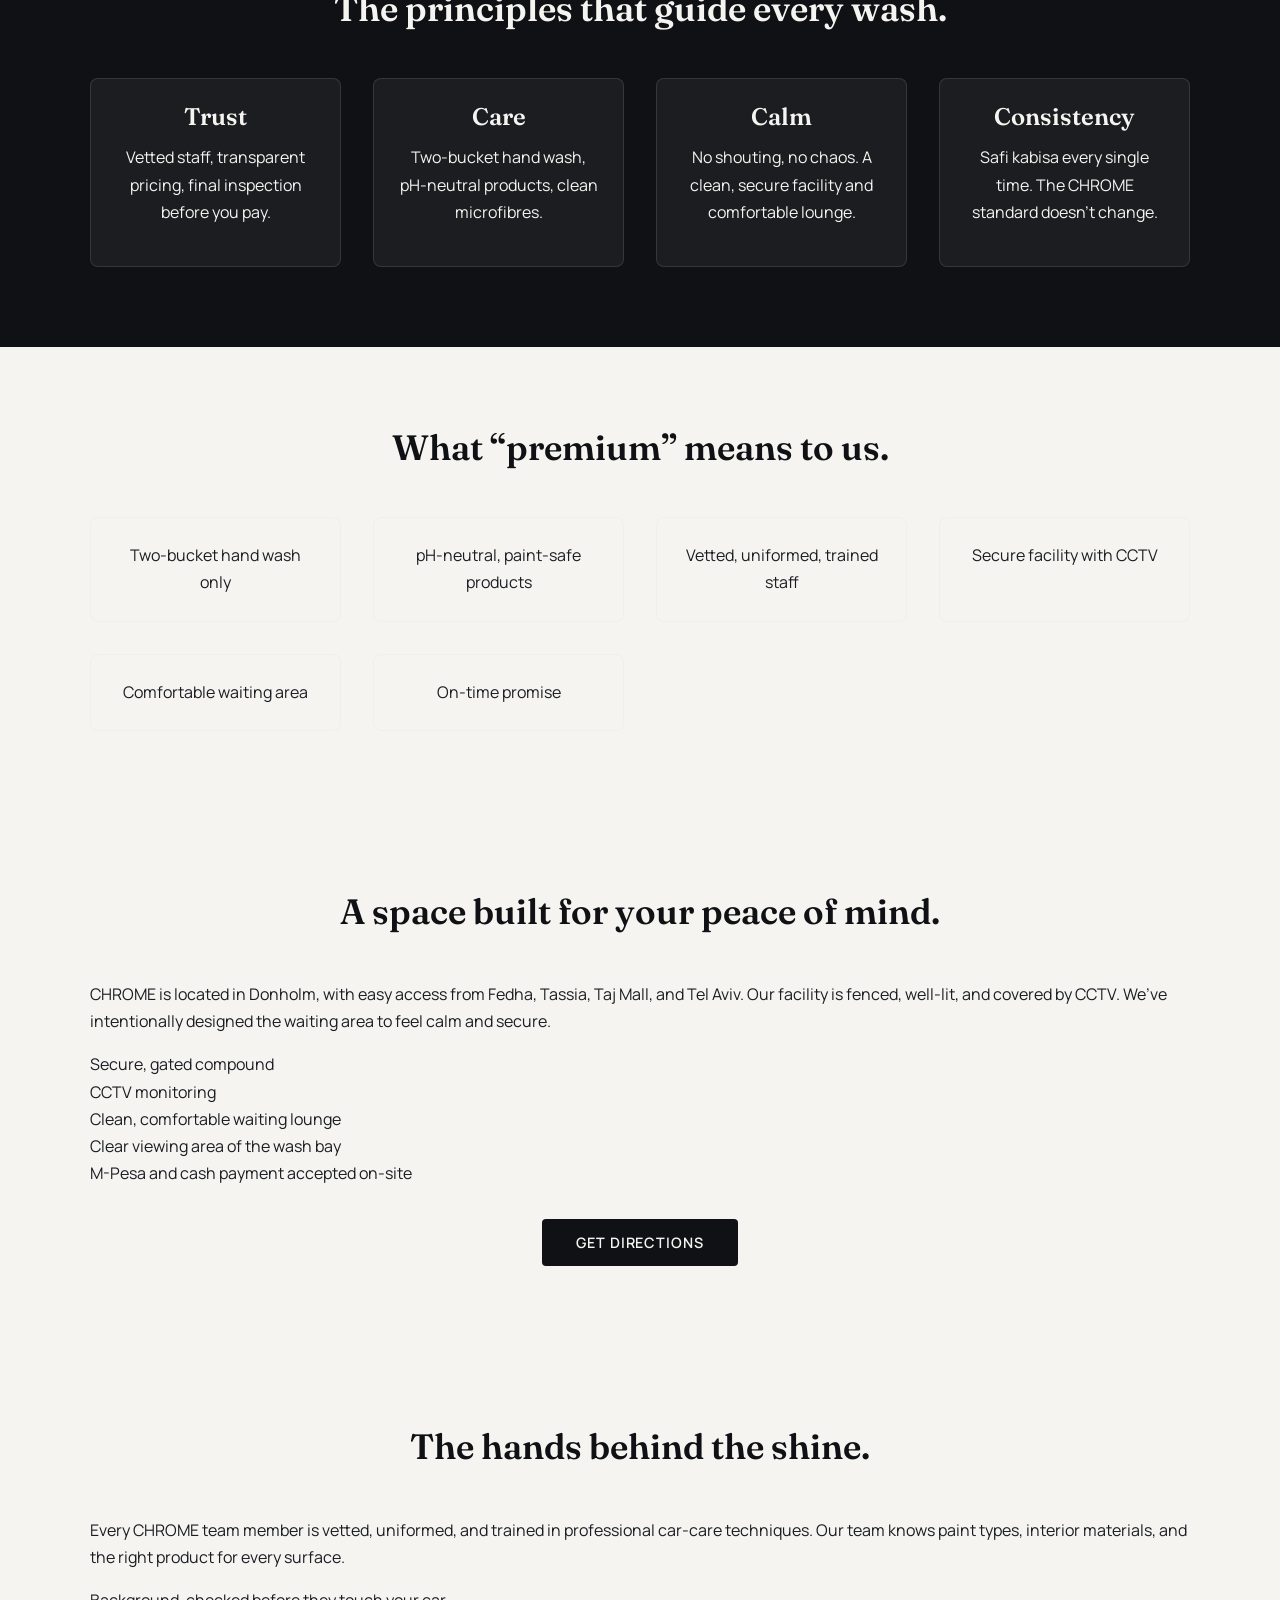
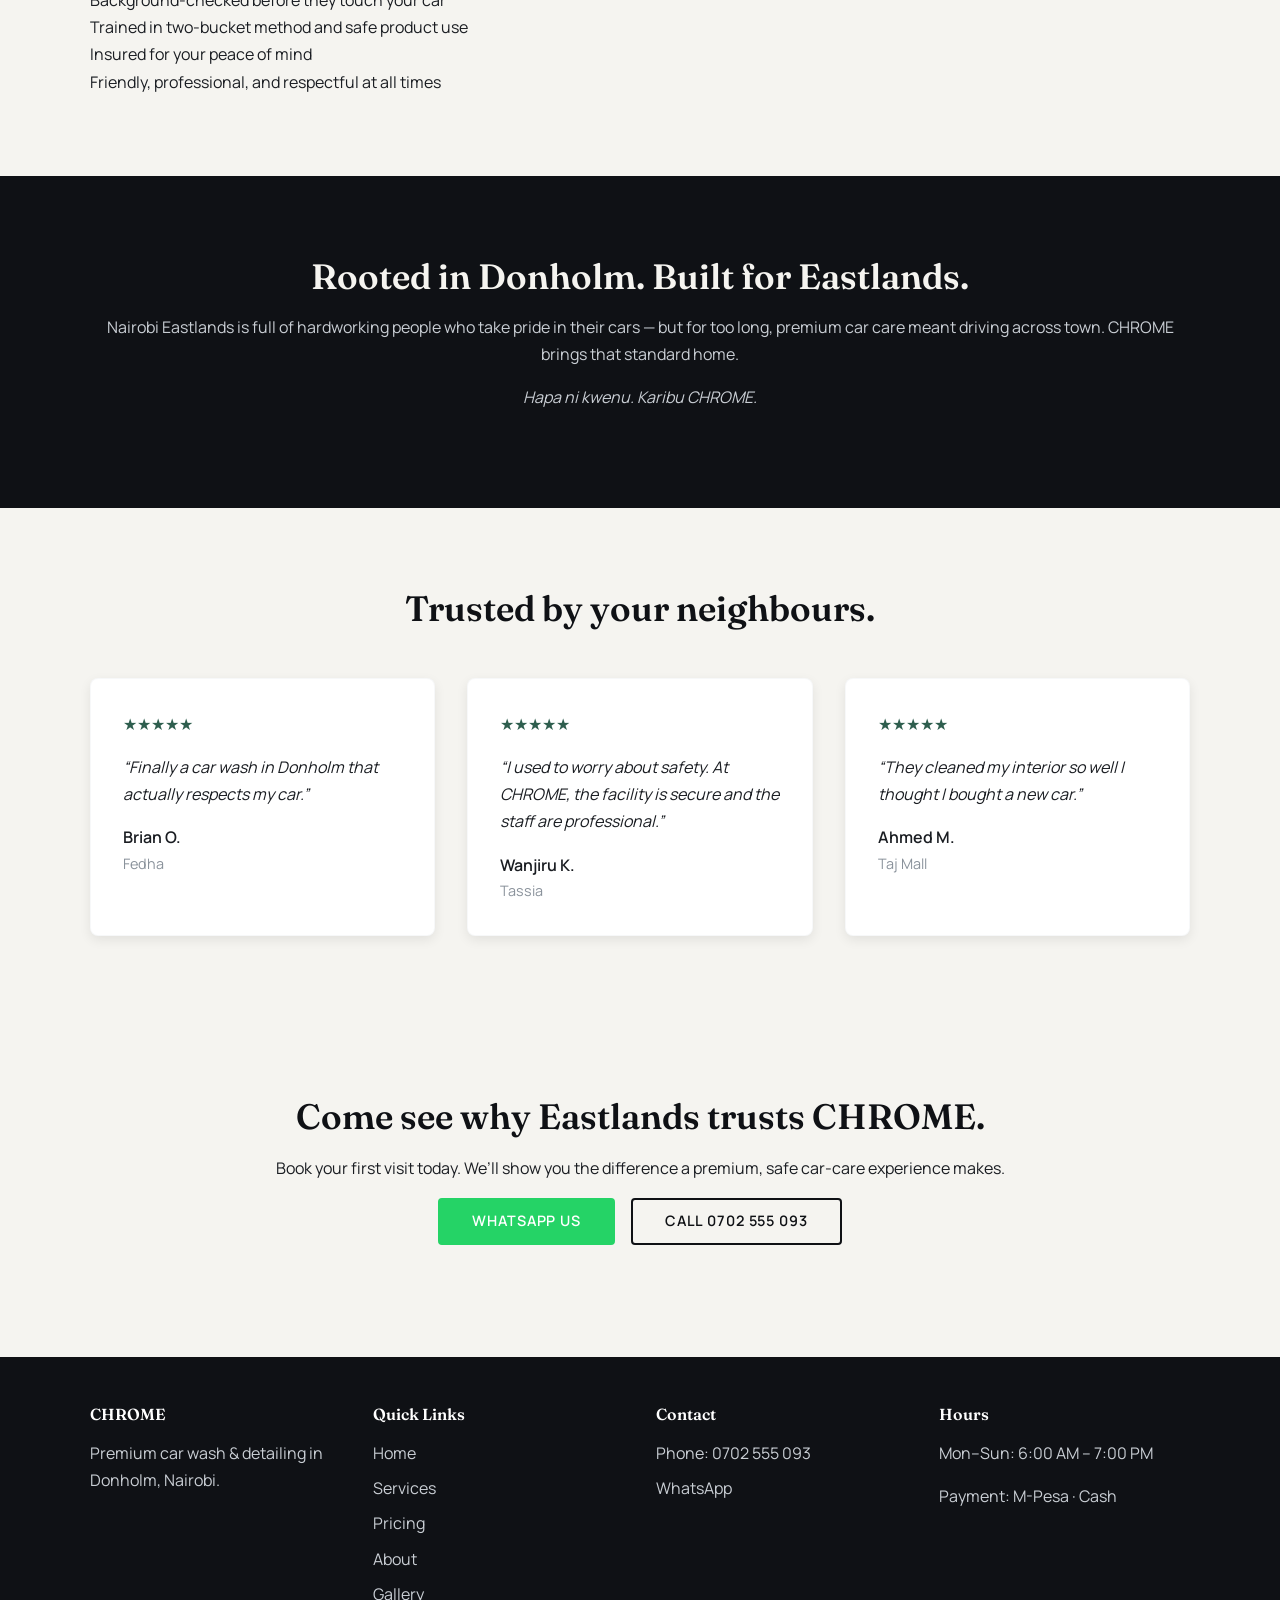
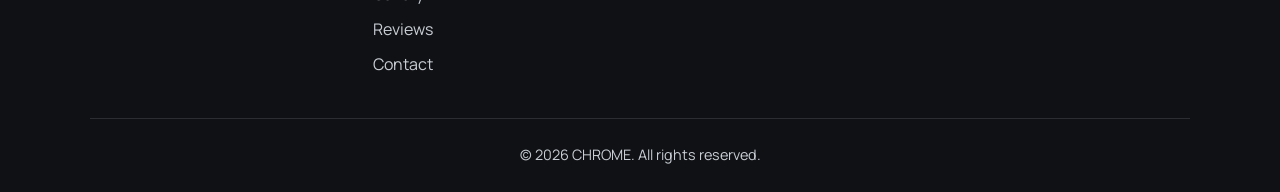
==== commit 412ce544: "Add files via upload" ====
--- a/about.html
+++ b/about.html
@@ -178,11 +178,8 @@
     </div>
   </footer>
 
-  <div class="mobile-bottom-bar">
-    <a href="https://wa.me/254702555093" class="whatsapp-btn">WhatsApp</a>
-    <a href="tel:0702555093" class="call-btn">Call Now</a>
-  </div>
-  <a href="https://wa.me/254702555093" class="floating-whatsapp" aria-label="WhatsApp">
+  <!-- Floating WhatsApp Button (only) -->
+  <a href="https://wa.me/254702555093" class="floating-whatsapp pulse" aria-label="WhatsApp">
     <svg width="28" height="28" viewBox="0 0 24 24" fill="#fff"><path d="M17.472 14.382c-.297-.149-1.758-.867-2.03-.967-.273-.099-.471-.148-.67.15-.197.297-.767.966-.94 1.164-.173.199-.347.223-.644.075-.297-.15-1.255-.463-2.39-1.475-.883-.788-1.48-1.761-1.653-2.059-.173-.297-.018-.458.13-.606.134-.133.298-.347.446-.52.149-.174.198-.298.298-.497.099-.198.05-.371-.025-.52-.075-.149-.669-1.612-.916-2.207-.242-.579-.487-.5-.669-.51-.173-.008-.371-.01-.57-.01-.198 0-.52.074-.792.372-.272.297-1.04 1.016-1.04 2.479 0 1.462 1.065 2.875 1.213 3.074.149.198 2.096 3.2 5.077 4.487.709.306 1.262.489 1.694.625.712.227 1.36.195 1.871.118.571-.085 1.758-.719 2.006-1.413.248-.694.248-1.289.173-1.413-.074-.124-.272-.198-.57-.347m-5.421 7.403h-.004a9.87 9.87 0 01-5.031-1.378l-.361-.214-3.741.982.998-3.648-.235-.374a9.86 9.86 0 01-1.51-5.26c.001-5.45 4.436-9.884 9.888-9.884 2.64 0 5.122 1.03 6.988 2.898a9.825 9.825 0 012.893 6.994c-.003 5.45-4.437 9.884-9.885 9.884m8.413-18.297A11.815 11.815 0 0012.05 0C5.495 0 .16 5.335.157 11.892c0 2.096.547 4.142 1.588 5.945L.057 24l6.305-1.654a11.882 11.882 0 005.683 1.448h.005c6.554 0 11.89-5.335 11.893-11.893a11.821 11.821 0 00-3.48-8.413z"/></svg>
   </a>
 
--- a/style.css
+++ b/style.css
@@ -903,52 +903,10 @@
   font-size: 0.9rem;
 }
 
-/* ---------- Mobile Sticky Bottom Bar ---------- */
-.mobile-bottom-bar {
-  display: none;
-  position: fixed;
-  bottom: 0;
-  left: 0;
-  right: 0;
-  background-color: var(--color-dark);
-  padding: 0.6rem;
-  z-index: 999;
-  gap: 0.6rem;
-}
-
-.mobile-bottom-bar a {
-  flex: 1;
-  text-align: center;
-  padding: 0.7rem;
-  border-radius: 4px;
-  font-weight: 600;
-}
-
-.mobile-bottom-bar .whatsapp-btn {
-  background-color: var(--color-whatsapp);
-  color: #fff;
-}
-
-.mobile-bottom-bar .call-btn {
-  background-color: transparent;
-  color: #fff;
-  border: 1px solid var(--color-silver);
-}
-
-@media (max-width: 768px) {
-  .mobile-bottom-bar {
-    display: flex;
-  }
-
-  body {
-    padding-bottom: 70px; /* space for bottom bar */
-  }
-}
-
-/* ---------- Floating WhatsApp Button ---------- */
+/* ---------- Floating WhatsApp Button (only) ---------- */
 .floating-whatsapp {
   position: fixed;
-  bottom: 90px;
+  bottom: 20px;
   right: 20px;
   width: 56px;
   height: 56px;
@@ -966,10 +924,15 @@
   transform: scale(1.05);
 }
 
-@media (max-width: 768px) {
-  .floating-whatsapp {
-    bottom: 80px;
-  }
+/* Pulse animation */
+@keyframes pulse {
+  0% { transform: scale(1); box-shadow: 0 0 0 0 rgba(37, 211, 102, 0.7); }
+  70% { transform: scale(1.1); box-shadow: 0 0 0 15px rgba(37, 211, 102, 0); }
+  100% { transform: scale(1); box-shadow: 0 0 0 0 rgba(37, 211, 102, 0); }
+}
+
+.floating-whatsapp.pulse {
+  animation: pulse 2s infinite;
 }
 
 /* ---------- Utility ---------- */
@@ -988,5 +951,4 @@
   .hero h1 { font-size: 2.8rem; }
   .section { padding: 3rem 0; }
   .contact-grid { grid-template-columns: 1fr; }
-}
-
+}
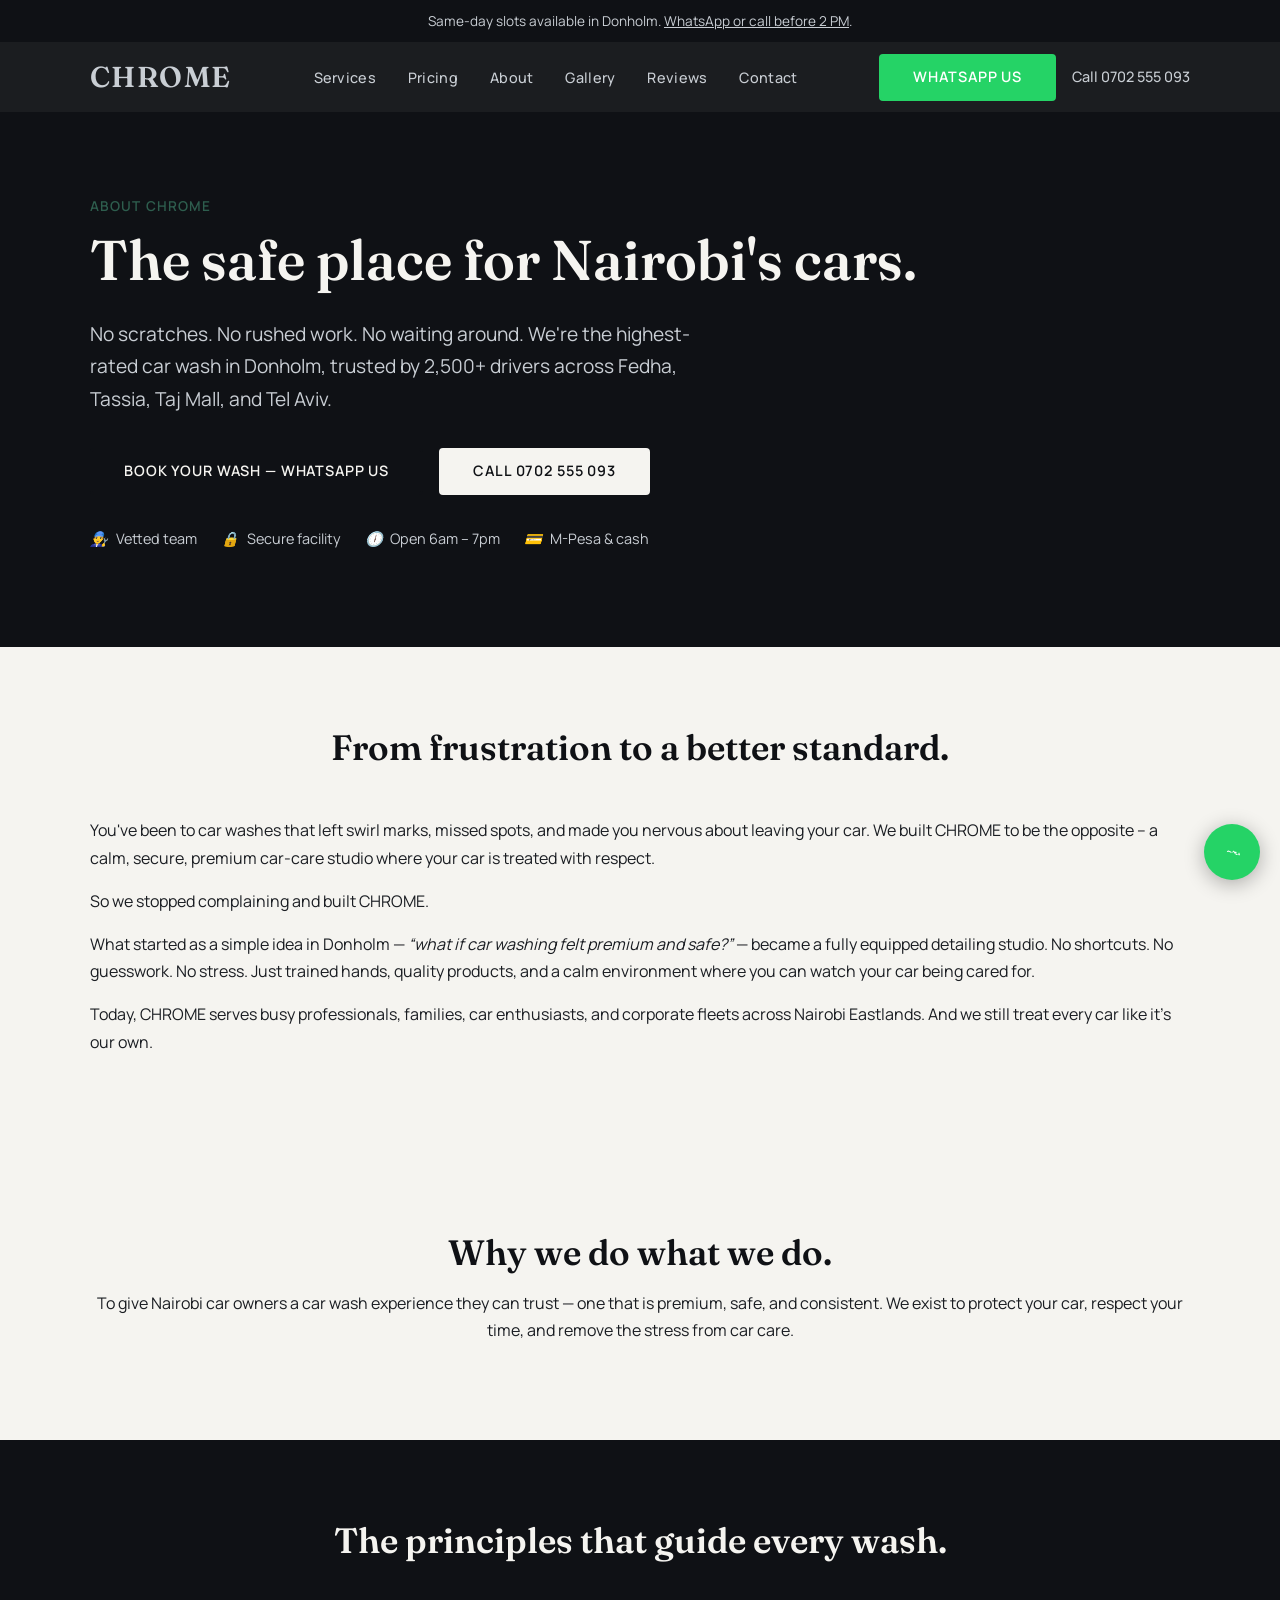
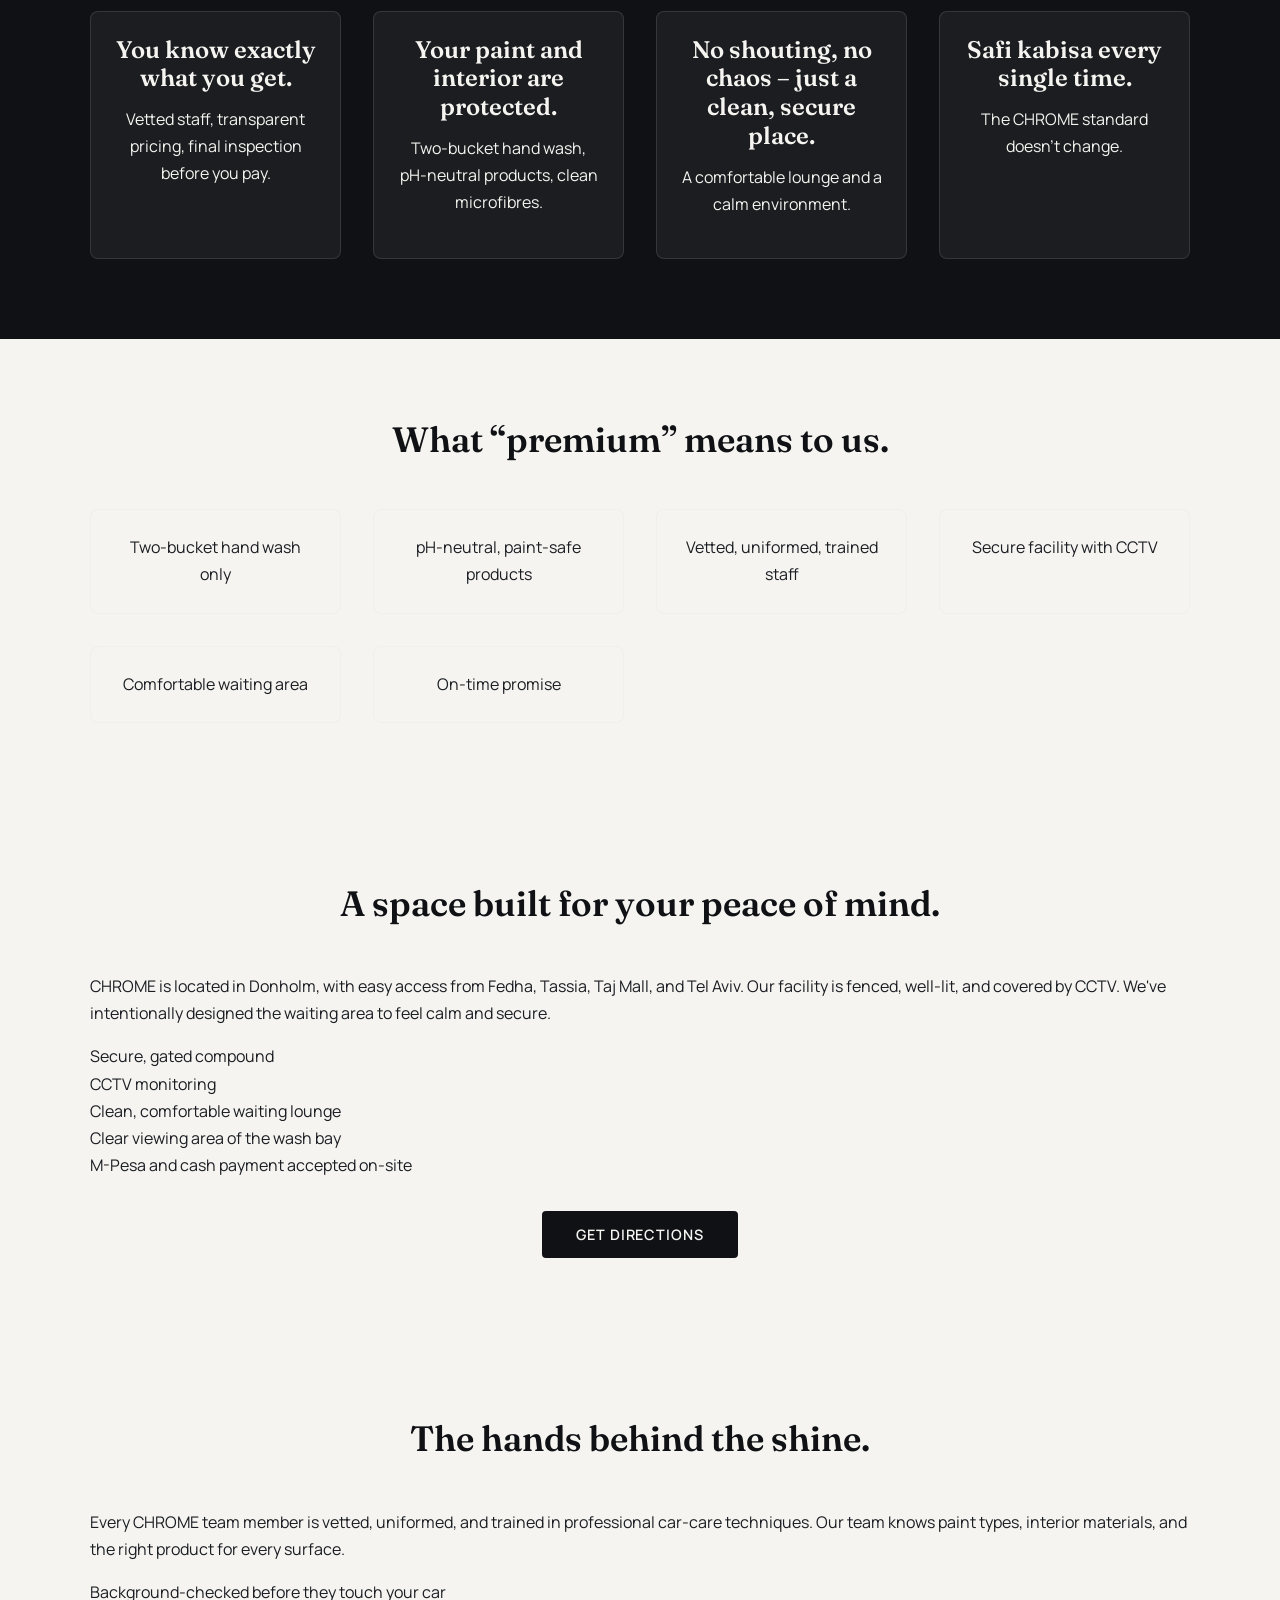
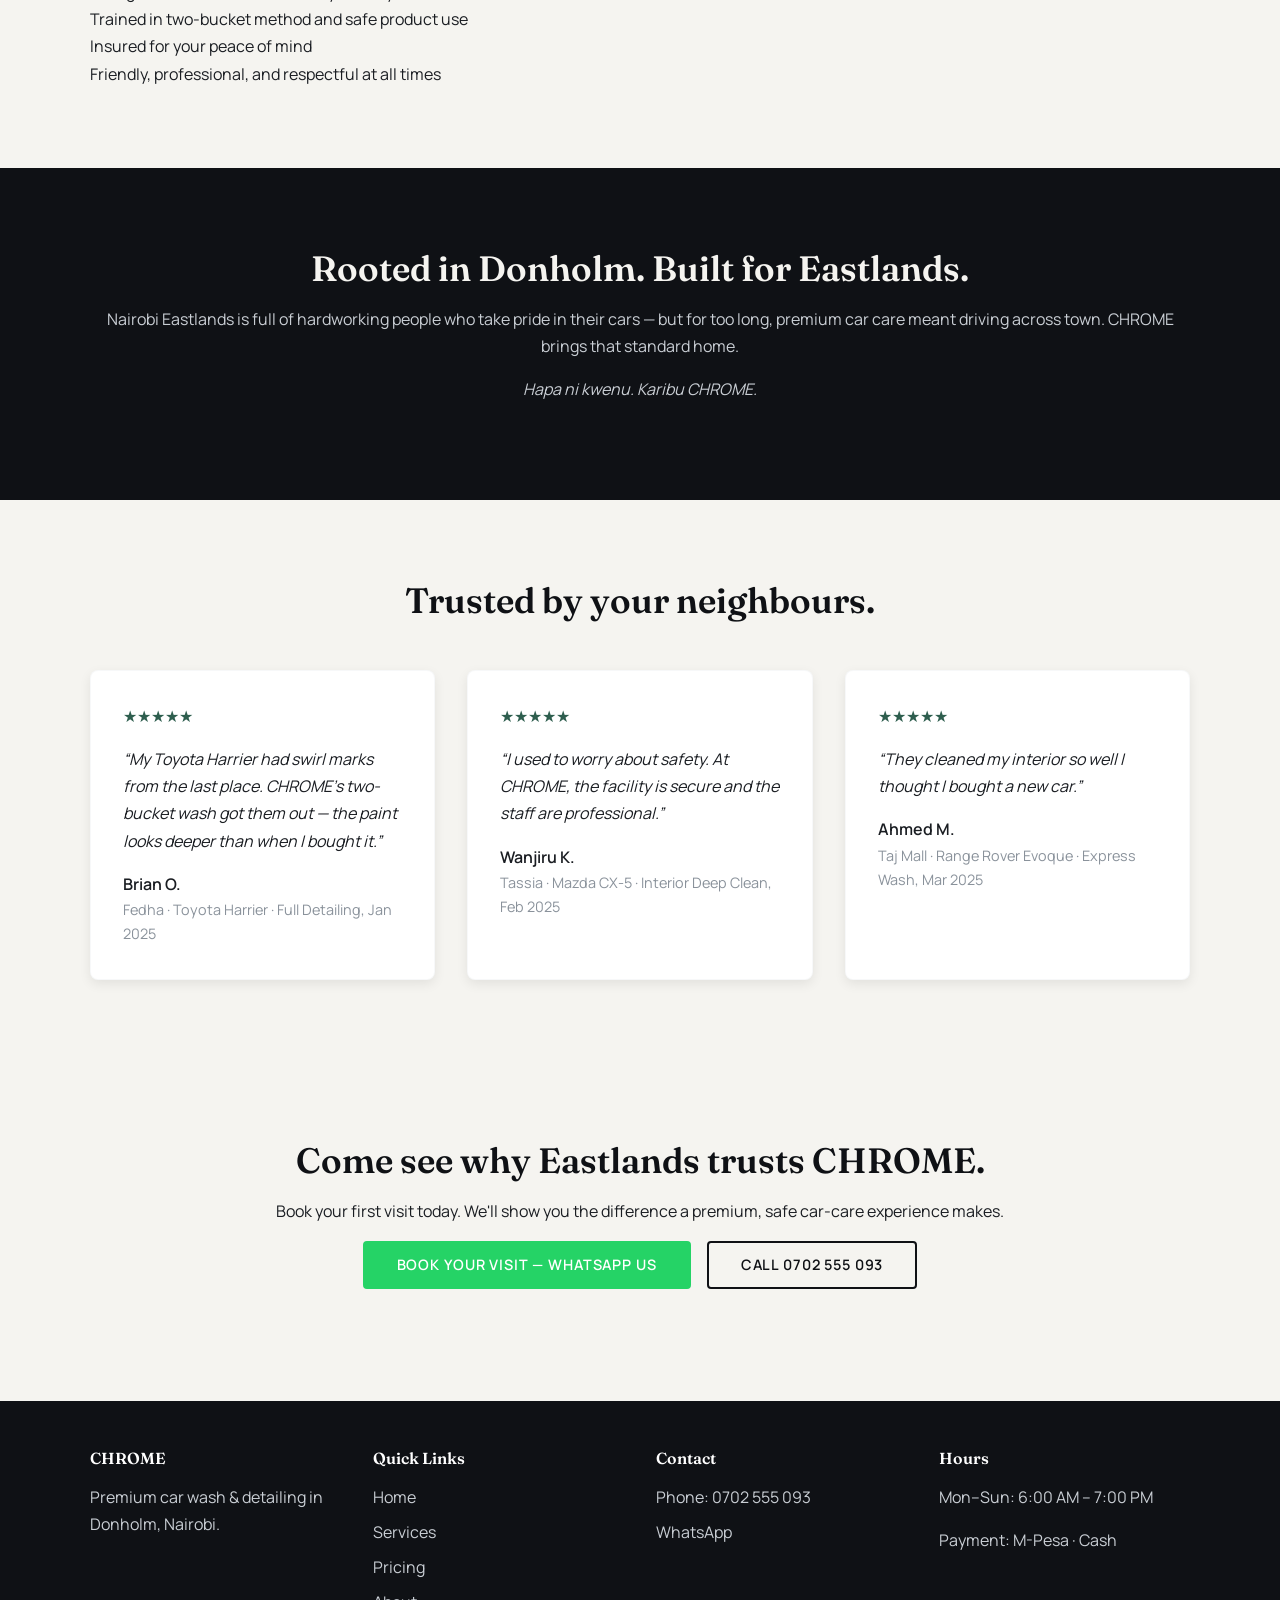
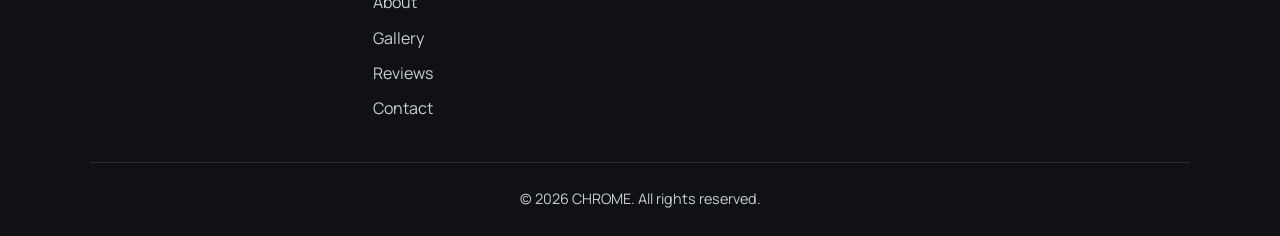
==== commit 4e3be0e4: "Add files via upload" ====
--- a/about.html
+++ b/about.html
@@ -37,17 +37,17 @@
   <section class="hero">
     <div class="container">
       <span class="eyebrow">ABOUT CHROME</span>
-      <h1>Karibu CHROME. The safe place for Nairobi’s cars.</h1>
-      <p>We built CHROME to give Donholm, Fedha, Tassia, Taj Mall, and Tel Aviv something better — a calm, secure, premium car-care studio where your car is treated with respect and you never have to worry.</p>
+      <h1>The safe place for Nairobi's cars.</h1>
+      <p>No scratches. No rushed work. No waiting around. We're the highest-rated car wash in Donholm, trusted by 2,500+ drivers across Fedha, Tassia, Taj Mall, and Tel Aviv.</p>
       <div class="hero-cta">
-        <a href="https://wa.me/254702555093" class="btn btn-primary">WhatsApp Us</a>
+        <a href="https://wa.me/254702555093" class="btn btn-primary">Book Your Wash — WhatsApp Us</a>
         <a href="tel:0702555093" class="btn btn-outline btn-light">Call 0702 555 093</a>
       </div>
       <div class="hero-trust">
         <span><i>👨‍🔧</i> Vetted team</span>
         <span><i>🔒</i> Secure facility</span>
         <span><i>🕕</i> Open 6am – 7pm</span>
-        <span><i>💵</i> M-Pesa & cash</span>
+        <span><i>💳</i> M-Pesa & cash</span>
       </div>
     </div>
   </section>
@@ -58,10 +58,10 @@
       <div class="section-title">
         <h2>From frustration to a better standard.</h2>
       </div>
-      <p class="lead">Like most car owners in Nairobi, we were tired of the same story: dirty sponges, rushed staff, harsh detergents, and that sinking feeling of leaving your car with people who didn’t really care.</p>
+      <p class="lead">You've been to car washes that left swirl marks, missed spots, and made you nervous about leaving your car. We built CHROME to be the opposite – a calm, secure, premium car-care studio where your car is treated with respect.</p>
       <p>So we stopped complaining and built CHROME.</p>
       <p>What started as a simple idea in Donholm — <em>“what if car washing felt premium and safe?”</em> — became a fully equipped detailing studio. No shortcuts. No guesswork. No stress. Just trained hands, quality products, and a calm environment where you can watch your car being cared for.</p>
-      <p>Today, CHROME serves busy professionals, families, car enthusiasts, and corporate fleets across Nairobi Eastlands. And we still treat every car like it’s our own.</p>
+      <p>Today, CHROME serves busy professionals, families, car enthusiasts, and corporate fleets across Nairobi Eastlands. And we still treat every car like it's our own.</p>
     </div>
   </section>
 
@@ -78,10 +78,10 @@
     <div class="container">
       <div class="section-title"><h2>The principles that guide every wash.</h2></div>
       <div class="features-grid">
-        <div class="feature-item"><h3>Trust</h3><p>Vetted staff, transparent pricing, final inspection before you pay.</p></div>
-        <div class="feature-item"><h3>Care</h3><p>Two-bucket hand wash, pH-neutral products, clean microfibres.</p></div>
-        <div class="feature-item"><h3>Calm</h3><p>No shouting, no chaos. A clean, secure facility and comfortable lounge.</p></div>
-        <div class="feature-item"><h3>Consistency</h3><p>Safi kabisa every single time. The CHROME standard doesn’t change.</p></div>
+        <div class="feature-item"><h3>You know exactly what you get.</h3><p>Vetted staff, transparent pricing, final inspection before you pay.</p></div>
+        <div class="feature-item"><h3>Your paint and interior are protected.</h3><p>Two-bucket hand wash, pH-neutral products, clean microfibres.</p></div>
+        <div class="feature-item"><h3>No shouting, no chaos – just a clean, secure place.</h3><p>A comfortable lounge and a calm environment.</p></div>
+        <div class="feature-item"><h3>Safi kabisa every single time.</h3><p>The CHROME standard doesn't change.</p></div>
       </div>
     </div>
   </section>
@@ -105,7 +105,7 @@
   <section class="section section-light">
     <div class="container">
       <div class="section-title"><h2>A space built for your peace of mind.</h2></div>
-      <p>CHROME is located in Donholm, with easy access from Fedha, Tassia, Taj Mall, and Tel Aviv. Our facility is fenced, well-lit, and covered by CCTV. We’ve intentionally designed the waiting area to feel calm and secure.</p>
+      <p>CHROME is located in Donholm, with easy access from Fedha, Tassia, Taj Mall, and Tel Aviv. Our facility is fenced, well-lit, and covered by CCTV. We've intentionally designed the waiting area to feel calm and secure.</p>
       <ul>
         <li>Secure, gated compound</li>
         <li>CCTV monitoring</li>
@@ -147,9 +147,9 @@
     <div class="container">
       <div class="section-title"><h2>Trusted by your neighbours.</h2></div>
       <div class="testimonial-grid">
-        <div class="testimonial-card"><div class="stars">★★★★★</div><p class="quote">“Finally a car wash in Donholm that actually respects my car.”</p><div class="author">Brian O.</div><div class="location">Fedha</div></div>
-        <div class="testimonial-card"><div class="stars">★★★★★</div><p class="quote">“I used to worry about safety. At CHROME, the facility is secure and the staff are professional.”</p><div class="author">Wanjiru K.</div><div class="location">Tassia</div></div>
-        <div class="testimonial-card"><div class="stars">★★★★★</div><p class="quote">“They cleaned my interior so well I thought I bought a new car.”</p><div class="author">Ahmed M.</div><div class="location">Taj Mall</div></div>
+        <div class="testimonial-card"><div class="stars">★★★★★</div><p class="quote">“My Toyota Harrier had swirl marks from the last place. CHROME's two-bucket wash got them out — the paint looks deeper than when I bought it.”</p><div class="author">Brian O.</div><div class="location">Fedha · Toyota Harrier · Full Detailing, Jan 2025</div></div>
+        <div class="testimonial-card"><div class="stars">★★★★★</div><p class="quote">“I used to worry about safety. At CHROME, the facility is secure and the staff are professional.”</p><div class="author">Wanjiru K.</div><div class="location">Tassia · Mazda CX-5 · Interior Deep Clean, Feb 2025</div></div>
+        <div class="testimonial-card"><div class="stars">★★★★★</div><p class="quote">“They cleaned my interior so well I thought I bought a new car.”</p><div class="author">Ahmed M.</div><div class="location">Taj Mall · Range Rover Evoque · Express Wash, Mar 2025</div></div>
       </div>
     </div>
   </section>
@@ -158,9 +158,9 @@
   <section class="section section-light">
     <div class="container text-center">
       <h2>Come see why Eastlands trusts CHROME.</h2>
-      <p>Book your first visit today. We’ll show you the difference a premium, safe car-care experience makes.</p>
+      <p>Book your first visit today. We'll show you the difference a premium, safe car-care experience makes.</p>
       <div class="hero-cta" style="justify-content:center;">
-        <a href="https://wa.me/254702555093?text=Hello%20CHROME%2C%20I%27d%20like%20to%20book%20a%20visit." class="btn btn-whatsapp">WhatsApp Us</a>
+        <a href="https://wa.me/254702555093?text=Hello%20CHROME%2C%20I%27d%20like%20to%20book%20a%20visit." class="btn btn-whatsapp">Book Your Visit — WhatsApp Us</a>
         <a href="tel:0702555093" class="btn btn-outline">Call 0702 555 093</a>
       </div>
     </div>
@@ -180,7 +180,7 @@
 
   <!-- Floating WhatsApp Button (only) -->
   <a href="https://wa.me/254702555093" class="floating-whatsapp pulse" aria-label="WhatsApp">
-    <svg width="28" height="28" viewBox="0 0 24 24" fill="#fff"><path d="M17.472 14.382c-.297-.149-1.758-.867-2.03-.967-.273-.099-.471-.148-.67.15-.197.297-.767.966-.94 1.164-.173.199-.347.223-.644.075-.297-.15-1.255-.463-2.39-1.475-.883-.788-1.48-1.761-1.653-2.059-.173-.297-.018-.458.13-.606.134-.133.298-.347.446-.52.149-.174.198-.298.298-.497.099-.198.05-.371-.025-.52-.075-.149-.669-1.612-.916-2.207-.242-.579-.487-.5-.669-.51-.173-.008-.371-.01-.57-.01-.198 0-.52.074-.792.372-.272.297-1.04 1.016-1.04 2.479 0 1.462 1.065 2.875 1.213 3.074.149.198 2.096 3.2 5.077 4.487.709.306 1.262.489 1.694.625.712.227 1.36.195 1.871.118.571-.085 1.758-.719 2.006-1.413.248-.694.248-1.289.173-1.413-.074-.124-.272-.198-.57-.347m-5.421 7.403h-.004a9.87 9.87 0 01-5.031-1.378l-.361-.214-3.741.982.998-3.648-.235-.374a9.86 9.86 0 01-1.51-5.26c.001-5.45 4.436-9.884 9.888-9.884 2.64 0 5.122 1.03 6.988 2.898a9.825 9.825 0 012.893 6.994c-.003 5.45-4.437 9.884-9.885 9.884m8.413-18.297A11.815 11.815 0 0012.05 0C5.495 0 .16 5.335.157 11.892c0 2.096.547 4.142 1.588 5.945L.057 24l6.305-1.654a11.882 11.882 0 005.683 1.448h.005c6.554 0 11.89-5.335 11.893-11.893a11.821 11.821 0 00-3.48-8.413z"/></svg>
+    <svg width="28" height="28" viewBox="0 0 24 24" fill="#fff"><path d="M17.472 14.382c-.297-.149-1.758-.867-2.03-.967-.273-.099-.471-.148-.67.15-.197.297-.766-.94 1.164-.173.199-.347.223-.644.075-.297-.15-1.255-.463-2.39-1.475-.883-.788-1.48-1.761-1.653-2.059-.173-.297-.018-.458.13-.606.134-.133.298-.347.446-.52.149-.174.198-.298.298-.497.099-.198.05-.371-.025-.52-.075-.149-.669-1.612-.916-2.207-.242-.579-.487-.5-.669-.51-.173-.008-.371-.01-.57-.01-.198 0-.52.074-.792.372-.272.297-1.04 1.016-1.04 2.479 0 1.462 1.065 2.875 1.213 3.074.149.198 2.096 3.2 5.077 4.487.709.306 1.262.489 1.694.625.712.227 1.36.195 1.871.118.571-.085 1.758-.719 2.006-1.413.248-.694.248-1.289.173-1.413-.074-.124-.272-.198-.57-.347m-5.421 7.403h-.004a9.87 9.87 0 01-5.031-1.378l-.361-.214-3.741.982.998-3.648-.235-.374a9.86 9.86 0 01-1.51-5.26c.001-5.45 4.436-9.884 9.888-9.884 2.64 0 5.122 1.03 6.988 2.898a9.825 9.825 0 012.893 6.994c-.003 5.45-4.437 9.884-9.885 9.884m8.413-18.297A11.815 11.815 0 0012.05 0C5.495 0 .16 5.335.157 11.892c0 2.096.547 4.142 1.588 5.945L.057 24l6.305-1.654a11.882 11.882 0 005.683 1.448h.005c6.554 0 11.89-5.335 11.893-11.893a11.821 11.821 0 00-3.48-8.413z"/></svg>
   </a>
 
   <script src="script.js"></script>
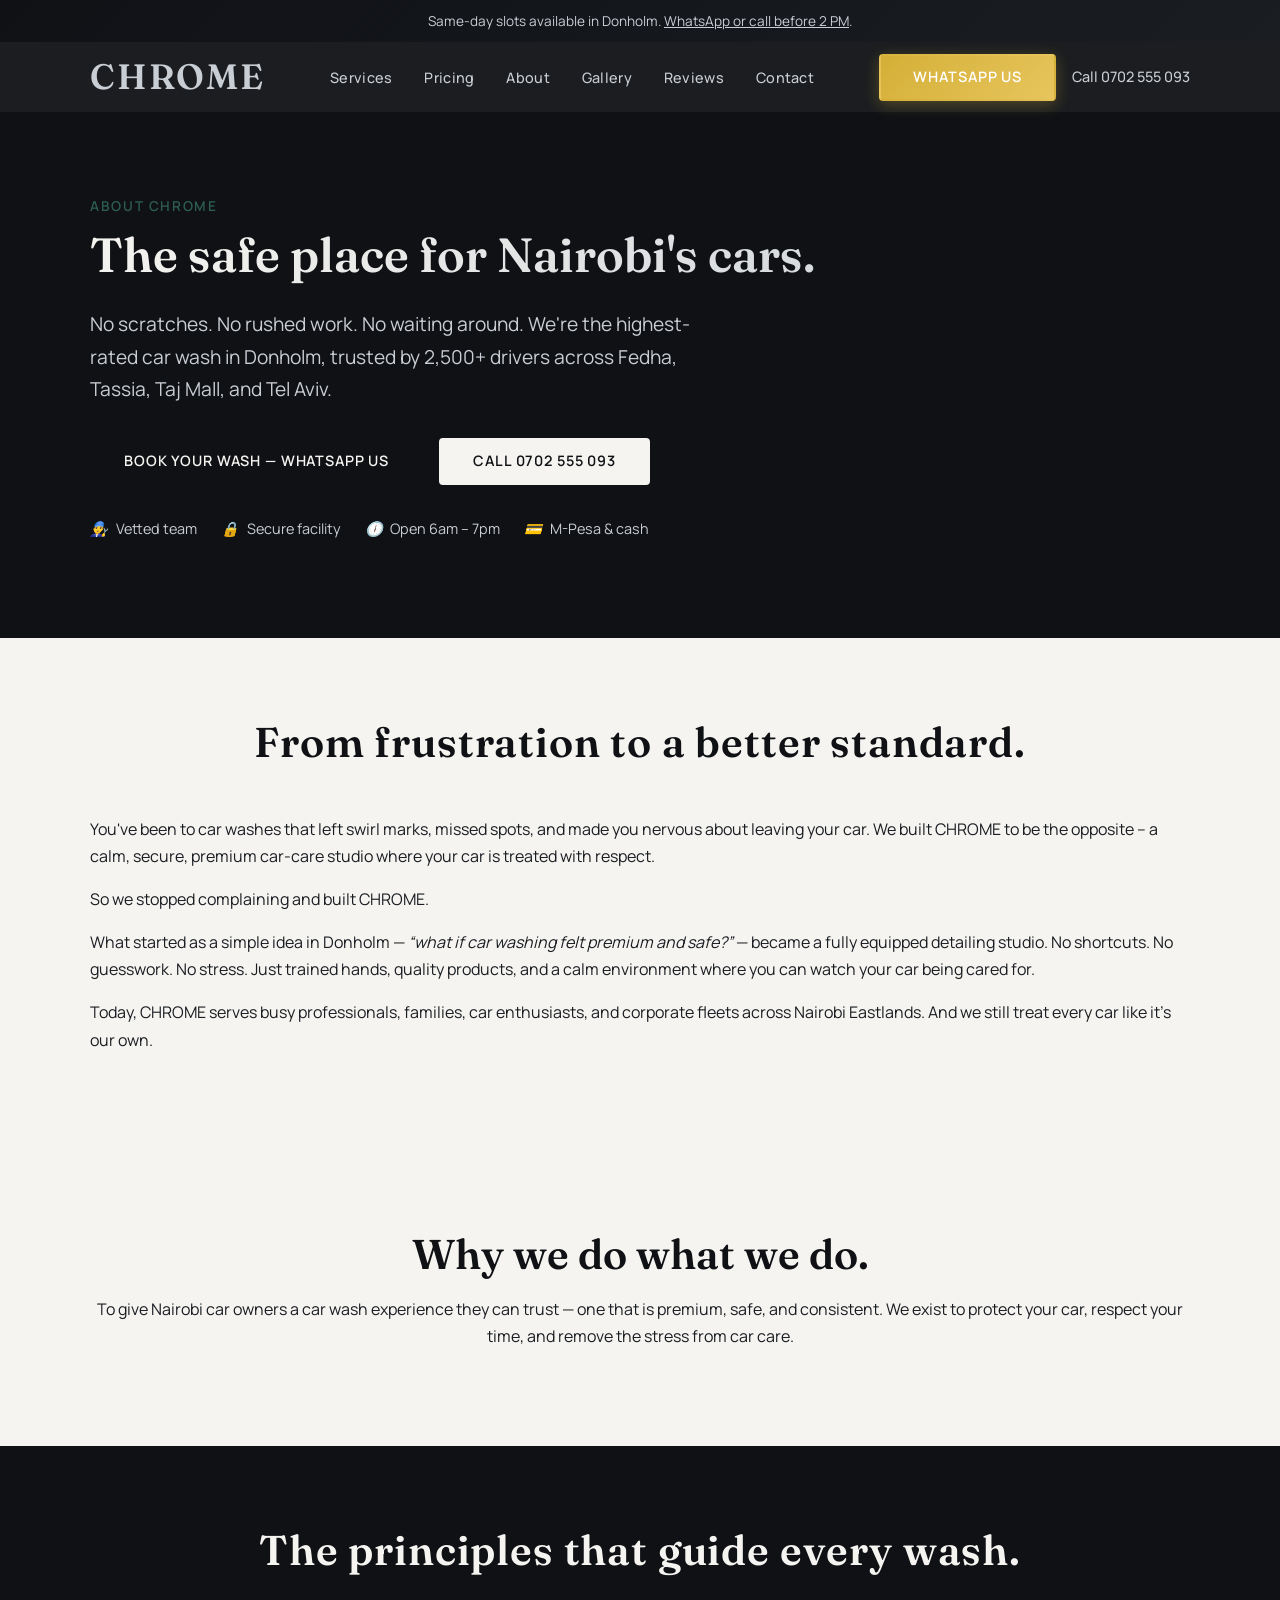
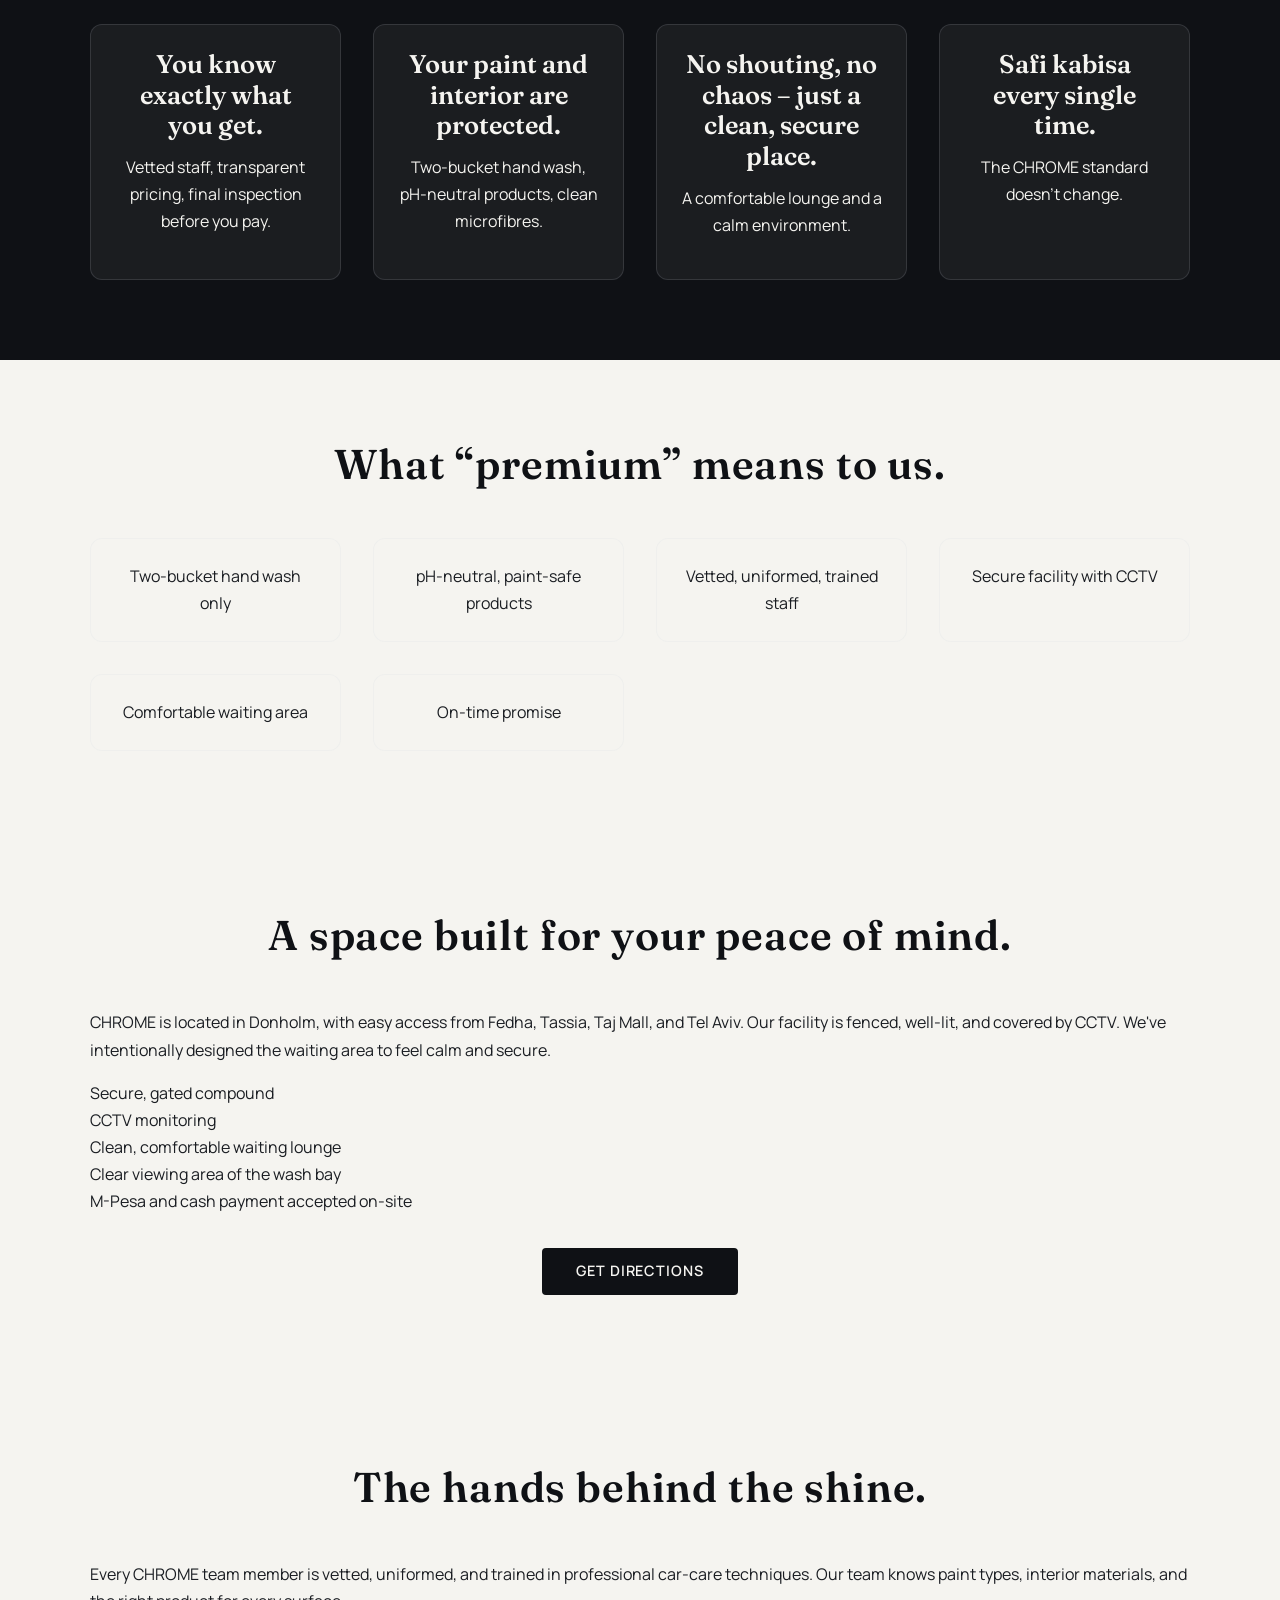
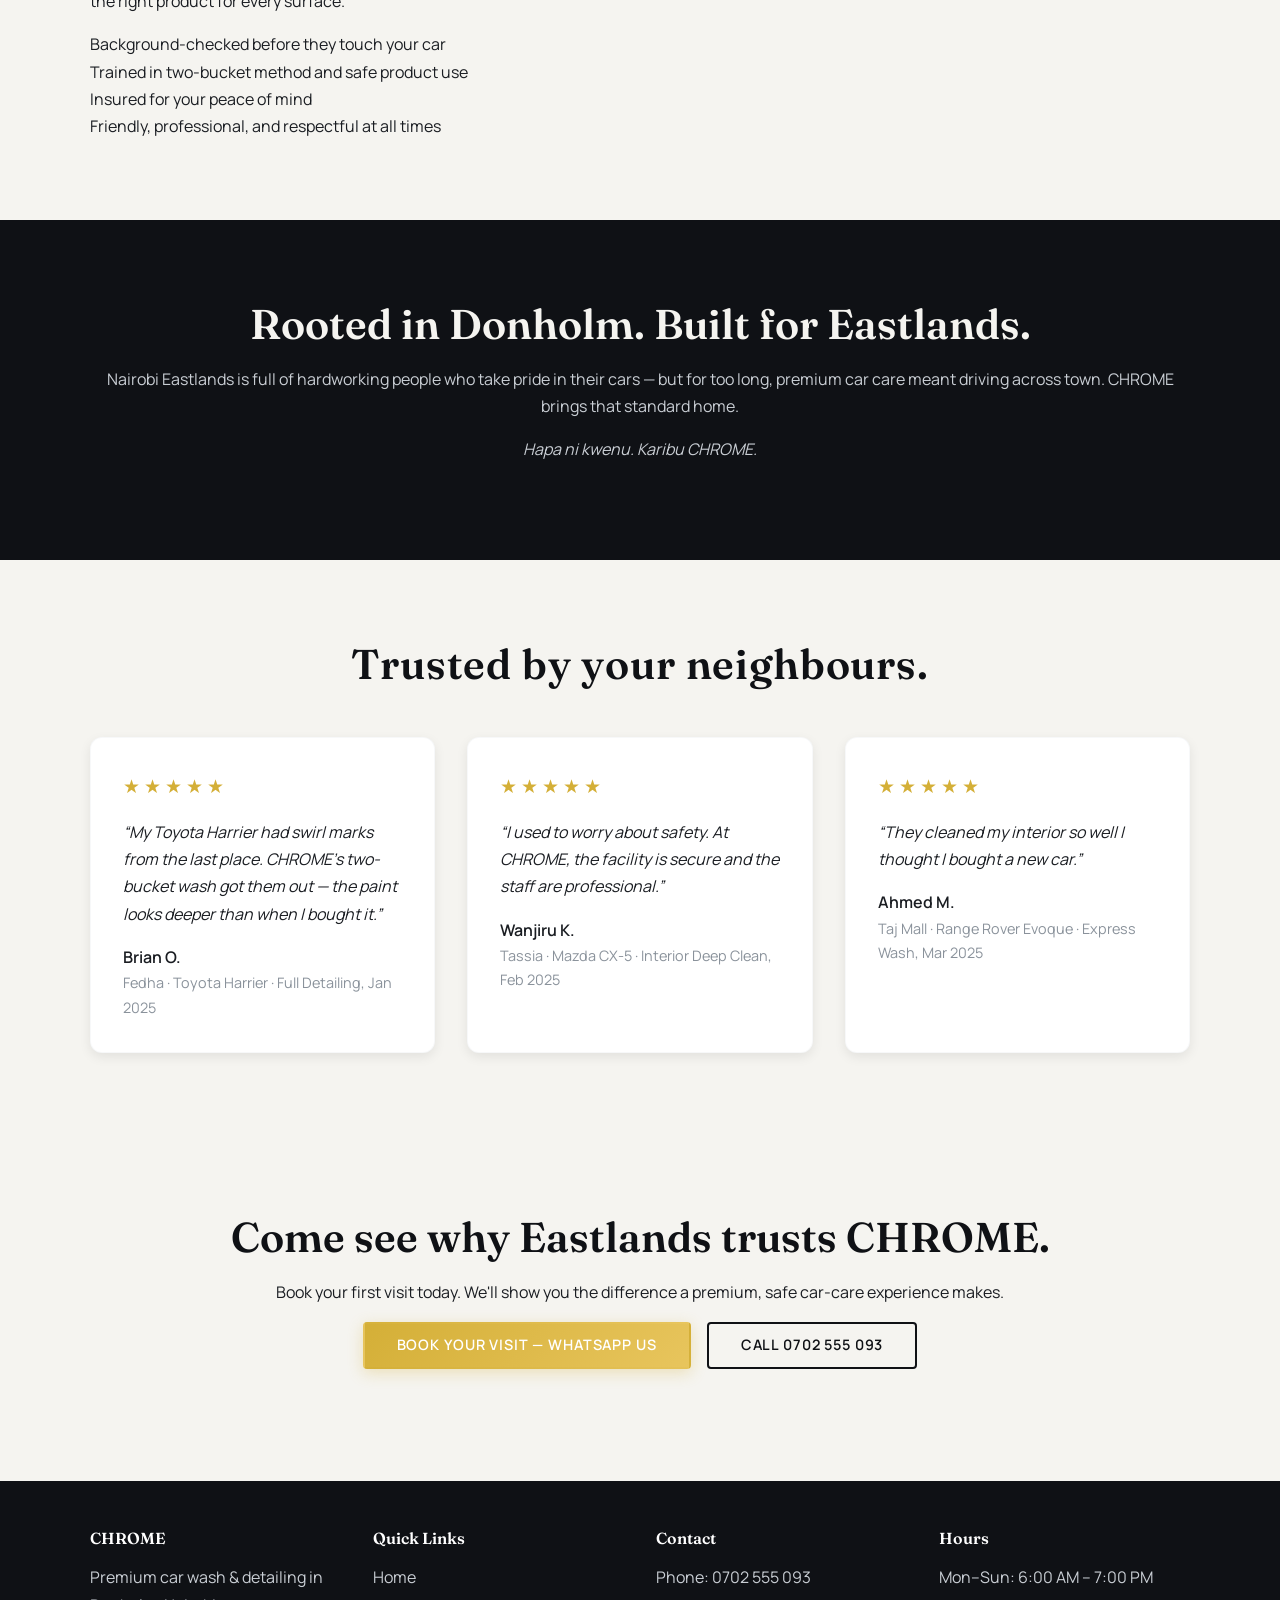
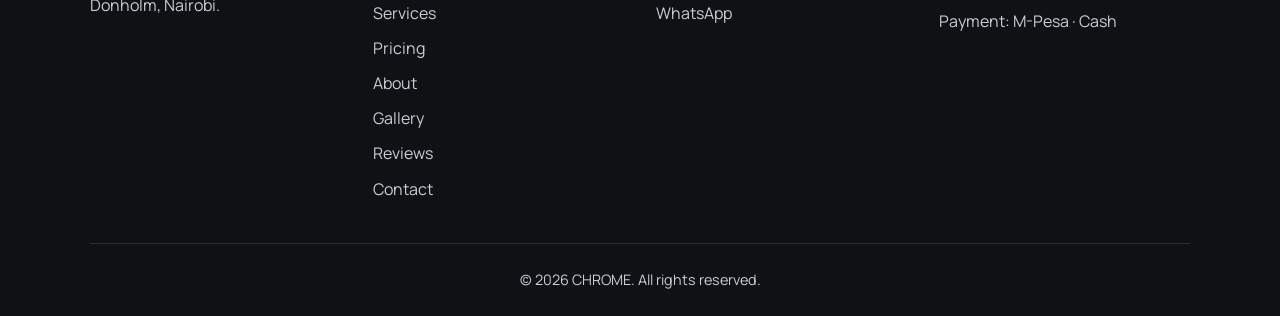
==== commit bd106222: "Add files via upload" ====
--- a/about.html
+++ b/about.html
@@ -29,12 +29,12 @@
         <a href="https://wa.me/254702555093" class="btn btn-whatsapp">WhatsApp Us</a>
         <a href="tel:0702555093" class="phone-link">Call 0702 555 093</a>
       </div>
-      <button class="hamburger" aria-label="Menu"><span></span><span></span><span></span></button>
+      <button class="hamburger" aria-label="Toggle menu" aria-expanded="false"><span></span><span></span><span></span></button>
     </nav>
   </header>
 
   <!-- Hero -->
-  <section class="hero">
+  <section class="hero" style="background-image: url('https://images.unsplash.com/photo-1541899481282-d53bffe3c35d?auto=format&fit=crop&w=1600&q=80'); background-size: cover; background-position: center;">
     <div class="container">
       <span class="eyebrow">ABOUT CHROME</span>
       <h1>The safe place for Nairobi's cars.</h1>
@@ -178,7 +178,7 @@
     </div>
   </footer>
 
-  <!-- Floating WhatsApp Button (only) -->
+  <!-- Floating WhatsApp Button (hidden on desktop) -->
   <a href="https://wa.me/254702555093" class="floating-whatsapp pulse" aria-label="WhatsApp">
     <svg width="28" height="28" viewBox="0 0 24 24" fill="#fff"><path d="M17.472 14.382c-.297-.149-1.758-.867-2.03-.967-.273-.099-.471-.148-.67.15-.197.297-.766-.94 1.164-.173.199-.347.223-.644.075-.297-.15-1.255-.463-2.39-1.475-.883-.788-1.48-1.761-1.653-2.059-.173-.297-.018-.458.13-.606.134-.133.298-.347.446-.52.149-.174.198-.298.298-.497.099-.198.05-.371-.025-.52-.075-.149-.669-1.612-.916-2.207-.242-.579-.487-.5-.669-.51-.173-.008-.371-.01-.57-.01-.198 0-.52.074-.792.372-.272.297-1.04 1.016-1.04 2.479 0 1.462 1.065 2.875 1.213 3.074.149.198 2.096 3.2 5.077 4.487.709.306 1.262.489 1.694.625.712.227 1.36.195 1.871.118.571-.085 1.758-.719 2.006-1.413.248-.694.248-1.289.173-1.413-.074-.124-.272-.198-.57-.347m-5.421 7.403h-.004a9.87 9.87 0 01-5.031-1.378l-.361-.214-3.741.982.998-3.648-.235-.374a9.86 9.86 0 01-1.51-5.26c.001-5.45 4.436-9.884 9.888-9.884 2.64 0 5.122 1.03 6.988 2.898a9.825 9.825 0 012.893 6.994c-.003 5.45-4.437 9.884-9.885 9.884m8.413-18.297A11.815 11.815 0 0012.05 0C5.495 0 .16 5.335.157 11.892c0 2.096.547 4.142 1.588 5.945L.057 24l6.305-1.654a11.882 11.882 0 005.683 1.448h.005c6.554 0 11.89-5.335 11.893-11.893a11.821 11.821 0 00-3.48-8.413z"/></svg>
   </a>
--- a/style.css
+++ b/style.css
@@ -1,7 +1,10 @@
 /* =========================================
    CHROME – Premium Car Wash & Detailing
-   Design System: Graphite & Chrome
+   Design System: Graphite & Chrome (gold accents)
    ========================================= */
+
+/* ---------- Import Fonts ---------- */
+/* Using only two fonts: Fraunces (headings) and Manrope (body) */
 
 /* ---------- CSS Variables ---------- */
 :root {
@@ -10,15 +13,23 @@
   --color-silver: #C9CED4;
   --color-ivory: #F5F4F0;
   --color-trust: #2E5E4E;
-  --color-whatsapp: #25D366;
+  --color-whatsapp: #D4AF37;          /* gold */
+  --color-whatsapp-light: #E8C55D;    /* lighter gold for text */
   --color-text-light: #F5F4F0;
   --color-text-dark: #1A1D22;
   --color-text-muted: #8A929B;
   --color-border: rgba(201, 206, 212, 0.15);
+
   --font-heading: 'Fraunces', serif;
   --font-body: 'Manrope', sans-serif;
+
   --shadow-sm: 0 4px 12px rgba(0,0,0,0.08);
   --shadow-md: 0 8px 24px rgba(0,0,0,0.12);
+  --card-radius: 12px;
+  --card-padding: 2rem;
+  --card-shadow: var(--shadow-sm);
+  --card-shadow-hover: var(--shadow-md);
+
   --transition: all 0.3s ease;
 }
 
@@ -43,6 +54,7 @@
   color: var(--color-text-dark);
   background-color: var(--color-ivory);
   -webkit-font-smoothing: antialiased;
+  overflow-x: hidden;
 }
 
 img {
@@ -77,17 +89,17 @@
 }
 
 h1 {
-  font-size: 2.8rem;
+  font-size: 3.5rem;
   margin-bottom: 1.2rem;
 }
 
 h2 {
-  font-size: 2.2rem;
+  font-size: 2.6rem;
   margin-bottom: 1rem;
 }
 
 h3 {
-  font-size: 1.5rem;
+  font-size: 1.6rem;
   margin-bottom: 0.8rem;
 }
 
@@ -101,7 +113,10 @@
 }
 
 .section-title h2 {
+  font-family: var(--font-heading);
+  font-size: 2.6rem;
   margin-bottom: 0.5rem;
+  letter-spacing: 0.02em;
 }
 
 .section-title p {
@@ -111,11 +126,10 @@
 
 .eyebrow {
   display: inline-block;
-  font-family: var(--font-body);
   font-size: 0.85rem;
   font-weight: 600;
   text-transform: uppercase;
-  letter-spacing: 0.08em;
+  letter-spacing: 0.12em;
   color: var(--color-trust);
   margin-bottom: 0.5rem;
 }
@@ -135,6 +149,25 @@
   border: 2px solid transparent;
   text-align: center;
   line-height: 1;
+  position: relative;
+  overflow: hidden;
+}
+
+/* Shimmer effect */
+.btn::before {
+  content: '';
+  position: absolute;
+  top: 0;
+  left: -100%;
+  width: 50%;
+  height: 100%;
+  background: linear-gradient(90deg, transparent, rgba(255, 255, 255, 0.25), transparent);
+  transition: left 0.6s ease;
+  z-index: 1;
+}
+
+.btn:hover::before {
+  left: 150%;
 }
 
 .btn-primary {
@@ -146,6 +179,8 @@
 .btn-primary:hover {
   background-color: var(--color-surface);
   border-color: var(--color-surface);
+  box-shadow: 0 4px 20px rgba(15, 17, 21, 0.3);
+  transform: translateY(-2px);
 }
 
 .btn-outline {
@@ -157,17 +192,20 @@
 .btn-outline:hover {
   background-color: var(--color-dark);
   color: var(--color-text-light);
+  transform: translateY(-2px);
 }
 
 .btn-whatsapp {
-  background-color: var(--color-whatsapp);
+  background: linear-gradient(135deg, var(--color-whatsapp), var(--color-whatsapp-light));
   color: #fff;
-  border-color: var(--color-whatsapp);
+  border-color: transparent;
+  box-shadow: 0 4px 15px rgba(212, 175, 55, 0.3);
 }
 
 .btn-whatsapp:hover {
-  background-color: #1FB955;
-  border-color: #1FB955;
+  background: linear-gradient(135deg, #B8962E, #D4AF37);
+  box-shadow: 0 6px 20px rgba(212, 175, 55, 0.4);
+  transform: translateY(-2px);
 }
 
 .btn-light {
@@ -179,6 +217,7 @@
 .btn-light:hover {
   background-color: var(--color-silver);
   border-color: var(--color-silver);
+  transform: translateY(-2px);
 }
 
 /* ---------- Announcement Bar ---------- */
@@ -190,6 +229,9 @@
   font-size: 0.85rem;
   position: relative;
   z-index: 1001;
+  background: linear-gradient(135deg, var(--color-dark), #1a1d22, var(--color-dark));
+  background-size: 200% 200%;
+  animation: gradientShift 8s ease infinite;
 }
 
 .announcement-bar a {
@@ -198,7 +240,7 @@
 }
 
 .announcement-bar a:hover {
-  color: #fff;
+  color: var(--color-whatsapp-light);
 }
 
 /* ---------- Header & Navigation ---------- */
@@ -224,14 +266,11 @@
 
 .logo {
   font-family: var(--font-heading);
-  font-size: 1.8rem;
+  font-size: 2.2rem;
   font-weight: 600;
   color: var(--color-silver);
   letter-spacing: 0.05em;
-}
-
-.logo span {
-  color: var(--color-trust);
+  line-height: 1.2;
 }
 
 .nav-menu {
@@ -259,7 +298,7 @@
   left: 0;
   width: 0;
   height: 2px;
-  background-color: var(--color-trust);
+  background: linear-gradient(90deg, var(--color-whatsapp), var(--color-whatsapp-light));
   transition: var(--transition);
 }
 
@@ -280,7 +319,7 @@
 }
 
 .nav-cta .phone-link:hover {
-  color: #fff;
+  color: var(--color-whatsapp-light);
 }
 
 .hamburger {
@@ -344,10 +383,12 @@
 
 /* ---------- Hero ---------- */
 .hero {
+  position: relative;
+  padding: 5rem 0 6rem;
+  color: var(--color-text-light);
   background-color: var(--color-dark);
-  color: var(--color-text-light);
-  padding: 5rem 0 6rem;
-  position: relative;
+  background-size: cover;
+  background-position: center;
   overflow: hidden;
 }
 
@@ -358,7 +399,7 @@
   left: 0;
   right: 0;
   bottom: 0;
-  background: linear-gradient(135deg, rgba(15,17,21,0.9) 0%, rgba(15,17,21,0.7) 100%);
+  background: linear-gradient(135deg, rgba(15,17,21,0.85) 0%, rgba(15,17,21,0.6) 100%);
   z-index: 1;
 }
 
@@ -369,8 +410,13 @@
 
 .hero h1 {
   color: var(--color-text-light);
-  font-size: 3.5rem;
+  font-size: 3rem;
   margin-bottom: 1.5rem;
+  background: linear-gradient(135deg, #F5F4F0 0%, #C9CED4 50%, #D4AF37 100%);
+  -webkit-background-clip: text;
+  -webkit-text-fill-color: transparent;
+  background-size: 200% 200%;
+  animation: gradientShift 6s ease infinite;
 }
 
 .hero p {
@@ -396,8 +442,59 @@
 }
 
 .hero-trust i {
-  color: var(--color-trust);
+  color: var(--color-whatsapp-light);
   margin-right: 0.3rem;
+}
+
+/* Hero split (contact page) */
+.hero-split {
+  display: grid;
+  grid-template-columns: 1.2fr 0.8fr;
+  gap: 2rem;
+  align-items: center;
+}
+
+.hero-card {
+  background: rgba(255,255,255,0.1);
+  padding: 2rem;
+  border-radius: var(--card-radius);
+  border: 1px solid var(--color-border);
+  backdrop-filter: blur(10px);
+}
+
+.hero-card h3 {
+  color: var(--color-text-light);
+  margin-bottom: 0.5rem;
+}
+
+.hero-card p {
+  color: var(--color-silver);
+  margin-bottom: 1.5rem;
+}
+
+/* Hero rating (reviews page) */
+.hero-rating {
+  display: flex;
+  align-items: center;
+  gap: 0.5rem;
+  margin-bottom: 1.5rem;
+  color: var(--color-silver);
+}
+
+.rating-stars {
+  color: var(--color-whatsapp-light);
+  font-size: 1.5rem;
+  letter-spacing: 4px;
+}
+
+.rating-score {
+  font-weight: 700;
+  font-size: 1.2rem;
+  color: #fff;
+}
+
+.rating-count {
+  font-size: 0.9rem;
 }
 
 /* ---------- Social Proof Strip ---------- */
@@ -422,7 +519,7 @@
 }
 
 .social-proof-item .icon {
-  color: var(--color-trust);
+  color: var(--color-whatsapp-light);
   font-size: 1.2rem;
 }
 
@@ -464,22 +561,42 @@
 
 .service-card {
   background: #fff;
-  border-radius: 8px;
-  padding: 2rem;
-  box-shadow: var(--shadow-sm);
+  border-radius: var(--card-radius);
+  padding: var(--card-padding);
+  box-shadow: var(--card-shadow);
   transition: var(--transition);
   border: 1px solid var(--color-border);
+  position: relative;
+  overflow: hidden;
+}
+
+.service-card::after {
+  content: '';
+  position: absolute;
+  bottom: 0;
+  left: 0;
+  width: 100%;
+  height: 3px;
+  background: linear-gradient(90deg, var(--color-whatsapp), var(--color-whatsapp-light));
+  transform: scaleX(0);
+  transition: transform 0.3s ease;
+}
+
+.service-card:hover::after {
+  transform: scaleX(1);
 }
 
 .service-card:hover {
-  box-shadow: var(--shadow-md);
-  transform: translateY(-4px);
+  box-shadow: var(--card-shadow-hover);
+  transform: translateY(-6px);
 }
 
 .service-card .icon {
   font-size: 2rem;
-  color: var(--color-trust);
+  color: var(--color-whatsapp);
   margin-bottom: 1rem;
+  display: inline-block;
+  animation: float 3s ease-in-out infinite;
 }
 
 .service-card h3 {
@@ -490,6 +607,7 @@
   font-weight: 600;
   color: var(--color-trust);
   margin-bottom: 0.5rem;
+  font-size: 1.1rem;
 }
 
 .service-card .time {
@@ -509,14 +627,23 @@
   text-align: center;
   padding: 1.5rem;
   background: rgba(255,255,255,0.05);
-  border-radius: 8px;
+  border-radius: var(--card-radius);
   border: 1px solid var(--color-border);
+  transition: var(--transition);
+}
+
+.feature-item:hover {
+  border-color: var(--color-whatsapp);
+  transform: translateY(-4px);
+  box-shadow: 0 8px 30px rgba(0,0,0,0.2);
 }
 
 .feature-item .icon {
   font-size: 2rem;
-  color: var(--color-trust);
+  color: var(--color-whatsapp);
   margin-bottom: 1rem;
+  display: inline-block;
+  animation: float 3s ease-in-out infinite;
 }
 
 /* ---------- How It Works Steps ---------- */
@@ -531,8 +658,14 @@
   position: relative;
   padding: 2rem;
   background: #fff;
-  border-radius: 8px;
-  box-shadow: var(--shadow-sm);
+  border-radius: var(--card-radius);
+  box-shadow: var(--card-shadow);
+  transition: var(--transition);
+}
+
+.step:hover {
+  box-shadow: var(--card-shadow-hover);
+  transform: translateY(-4px);
 }
 
 .step::before {
@@ -541,7 +674,7 @@
   position: absolute;
   top: -20px;
   left: 20px;
-  background-color: var(--color-trust);
+  background: linear-gradient(135deg, var(--color-whatsapp), var(--color-whatsapp-light));
   color: #fff;
   width: 40px;
   height: 40px;
@@ -551,6 +684,7 @@
   justify-content: center;
   font-weight: 600;
   font-size: 1.1rem;
+  box-shadow: 0 4px 12px rgba(212,175,55,0.3);
 }
 
 .step h3 {
@@ -566,17 +700,23 @@
 
 .pricing-card {
   background: #fff;
-  border-radius: 8px;
-  padding: 2rem;
-  box-shadow: var(--shadow-sm);
+  border-radius: var(--card-radius);
+  padding: var(--card-padding);
+  box-shadow: var(--card-shadow);
   border: 1px solid var(--color-border);
   text-align: center;
   position: relative;
+  transition: var(--transition);
+}
+
+.pricing-card:hover {
+  box-shadow: var(--card-shadow-hover);
+  transform: translateY(-4px);
 }
 
 .pricing-card.highlight {
-  border: 2px solid var(--color-trust);
-  box-shadow: var(--shadow-md);
+  border: 2px solid var(--color-whatsapp);
+  box-shadow: 0 8px 30px rgba(212,175,55,0.15);
 }
 
 .pricing-card .badge {
@@ -584,13 +724,14 @@
   top: -12px;
   left: 50%;
   transform: translateX(-50%);
-  background-color: var(--color-trust);
+  background: linear-gradient(135deg, var(--color-whatsapp), var(--color-whatsapp-light));
   color: #fff;
   padding: 0.3rem 1rem;
   border-radius: 20px;
   font-size: 0.8rem;
   font-weight: 600;
   text-transform: uppercase;
+  box-shadow: 0 4px 12px rgba(212,175,55,0.3);
 }
 
 .pricing-card .price {
@@ -618,6 +759,30 @@
 
 .pricing-card li:last-child {
   border-bottom: none;
+}
+
+/* Tables (pricing) */
+.table-responsive {
+  overflow-x: auto;
+  -webkit-overflow-scrolling: touch;
+}
+
+.table-responsive table {
+  min-width: 600px;
+  width: 100%;
+  border-collapse: collapse;
+}
+
+.table-responsive th,
+.table-responsive td {
+  padding: 0.8rem;
+  text-align: left;
+  border-bottom: 1px solid var(--color-border);
+}
+
+.table-responsive th {
+  font-weight: 600;
+  color: var(--color-dark);
 }
 
 /* ---------- Gallery ---------- */
@@ -641,7 +806,7 @@
 
 .filter-chip.active,
 .filter-chip:hover {
-  background-color: var(--color-dark);
+  background: linear-gradient(135deg, var(--color-dark), var(--color-surface));
   color: #fff;
   border-color: var(--color-dark);
 }
@@ -655,7 +820,7 @@
 .gallery-item {
   position: relative;
   overflow: hidden;
-  border-radius: 8px;
+  border-radius: var(--card-radius);
   cursor: pointer;
   aspect-ratio: 4/3;
 }
@@ -664,11 +829,11 @@
   width: 100%;
   height: 100%;
   object-fit: cover;
-  transition: transform 0.3s ease;
+  transition: transform 0.5s ease;
 }
 
 .gallery-item:hover img {
-  transform: scale(1.03);
+  transform: scale(1.05);
 }
 
 .gallery-item .caption {
@@ -691,6 +856,7 @@
   overflow: hidden;
   user-select: none;
   aspect-ratio: 4/3;
+  border-radius: var(--card-radius);
 }
 
 .before-after img {
@@ -726,6 +892,7 @@
   background: #fff;
   z-index: 4;
   pointer-events: none;
+  box-shadow: 0 0 10px rgba(0,0,0,0.3);
 }
 
 .before-after .divider::after {
@@ -734,7 +901,7 @@
   top: 50%;
   left: 50%;
   transform: translate(-50%, -50%);
-  background: #fff;
+  background: linear-gradient(135deg, var(--color-whatsapp), var(--color-whatsapp-light));
   border-radius: 50%;
   width: 36px;
   height: 36px;
@@ -742,8 +909,8 @@
   align-items: center;
   justify-content: center;
   font-size: 1.2rem;
-  color: var(--color-dark);
-  box-shadow: 0 2px 8px rgba(0,0,0,0.3);
+  color: #fff;
+  box-shadow: 0 4px 12px rgba(0,0,0,0.3);
 }
 
 /* ---------- Testimonials ---------- */
@@ -755,15 +922,23 @@
 
 .testimonial-card {
   background: #fff;
-  padding: 2rem;
-  border-radius: 8px;
-  box-shadow: var(--shadow-sm);
+  padding: var(--card-padding);
+  border-radius: var(--card-radius);
+  box-shadow: var(--card-shadow);
   border: 1px solid var(--color-border);
+  transition: var(--transition);
+}
+
+.testimonial-card:hover {
+  box-shadow: var(--card-shadow-hover);
+  transform: translateY(-4px);
 }
 
 .testimonial-card .stars {
-  color: var(--color-trust);
+  color: var(--color-whatsapp);
   margin-bottom: 1rem;
+  font-size: 1.2rem;
+  letter-spacing: 4px;
 }
 
 .testimonial-card .quote {
@@ -789,9 +964,15 @@
 .faq-item {
   background: #fff;
   margin-bottom: 1rem;
-  border-radius: 8px;
-  box-shadow: var(--shadow-sm);
+  border-radius: var(--card-radius);
+  box-shadow: var(--card-shadow);
   overflow: hidden;
+  transition: var(--transition);
+}
+
+.faq-item.active {
+  box-shadow: var(--card-shadow-hover);
+  border-left: 3px solid var(--color-whatsapp);
 }
 
 .faq-question {
@@ -812,10 +993,12 @@
   content: '+';
   font-size: 1.5rem;
   transition: var(--transition);
+  color: var(--color-whatsapp);
 }
 
 .faq-item.active .faq-question::after {
   content: '−';
+  transform: rotate(180deg);
 }
 
 .faq-answer {
@@ -842,10 +1025,16 @@
 
 .contact-info-card {
   background: #fff;
-  padding: 2rem;
-  border-radius: 8px;
-  box-shadow: var(--shadow-sm);
+  padding: var(--card-padding);
+  border-radius: var(--card-radius);
+  box-shadow: var(--card-shadow);
   margin-bottom: 1rem;
+  transition: var(--transition);
+}
+
+.contact-info-card:hover {
+  box-shadow: var(--card-shadow-hover);
+  transform: translateY(-2px);
 }
 
 .contact-info-card h3 {
@@ -853,7 +1042,8 @@
 }
 
 .contact-form input,
-.contact-form textarea {
+.contact-form textarea,
+.contact-form select {
   width: 100%;
   padding: 0.8rem;
   margin-bottom: 1rem;
@@ -861,10 +1051,20 @@
   border-radius: 4px;
   font-family: var(--font-body);
   font-size: 1rem;
+  transition: var(--transition);
+}
+
+.contact-form input:focus,
+.contact-form textarea:focus,
+.contact-form select:focus {
+  border-color: var(--color-whatsapp);
+  box-shadow: 0 0 0 3px rgba(212,175,55,0.1);
+  outline: none;
 }
 
 .contact-form textarea {
   min-height: 120px;
+  resize: vertical;
 }
 
 /* ---------- Footer ---------- */
@@ -893,7 +1093,7 @@
 }
 
 .footer a:hover {
-  color: #fff;
+  color: var(--color-whatsapp-light);
 }
 
 .footer-bottom {
@@ -903,7 +1103,7 @@
   font-size: 0.9rem;
 }
 
-/* ---------- Floating WhatsApp Button (only) ---------- */
+/* ---------- Floating WhatsApp Button (gold) ---------- */
 .floating-whatsapp {
   position: fixed;
   bottom: 20px;
@@ -911,28 +1111,74 @@
   width: 56px;
   height: 56px;
   border-radius: 50%;
-  background-color: var(--color-whatsapp);
+  background: linear-gradient(135deg, var(--color-whatsapp), var(--color-whatsapp-light));
   display: flex;
   align-items: center;
   justify-content: center;
-  box-shadow: 0 4px 20px rgba(0,0,0,0.3);
+  box-shadow: 0 4px 20px rgba(212,175,55,0.4);
   z-index: 998;
   transition: var(--transition);
 }
 
 .floating-whatsapp:hover {
-  transform: scale(1.05);
+  transform: scale(1.08) rotate(5deg);
+  box-shadow: 0 6px 30px rgba(212,175,55,0.5);
+}
+
+.floating-whatsapp svg {
+  width: 28px;
+  height: 28px;
+  fill: #fff;
 }
 
 /* Pulse animation */
 @keyframes pulse {
-  0% { transform: scale(1); box-shadow: 0 0 0 0 rgba(37, 211, 102, 0.7); }
-  70% { transform: scale(1.1); box-shadow: 0 0 0 15px rgba(37, 211, 102, 0); }
-  100% { transform: scale(1); box-shadow: 0 0 0 0 rgba(37, 211, 102, 0); }
+  0% { transform: scale(1); box-shadow: 0 0 0 0 rgba(212,175,55,0.7); }
+  70% { transform: scale(1.08); box-shadow: 0 0 0 20px rgba(212,175,55,0); }
+  100% { transform: scale(1); box-shadow: 0 0 0 0 rgba(212,175,55,0); }
 }
 
 .floating-whatsapp.pulse {
   animation: pulse 2s infinite;
+}
+
+/* Hide floating button on desktop (where header CTA exists) */
+@media (min-width: 1024px) {
+  .floating-whatsapp {
+    display: none;
+  }
+}
+
+/* ---------- Keyframe Animations ---------- */
+@keyframes float {
+  0%, 100% { transform: translateY(0px); }
+  50% { transform: translateY(-8px); }
+}
+
+@keyframes gradientShift {
+  0%, 100% { background-position: 0% 50%; }
+  50% { background-position: 100% 50%; }
+}
+
+/* Reduced motion support */
+@media (prefers-reduced-motion: reduce) {
+  * {
+    animation-duration: 0.01ms !important;
+    animation-iteration-count: 1 !important;
+    transition-duration: 0.01ms !important;
+  }
+}
+
+/* ---------- Scroll Reveal Animations ---------- */
+.animate-on-scroll {
+  opacity: 0;
+  transform: translateY(40px);
+  transition: opacity 0.7s ease, transform 0.7s ease;
+}
+
+.animate-on-scroll-visible {
+  opacity: 1;
+  transform: translateY(0);
 }
 
 /* ---------- Utility ---------- */
@@ -948,7 +1194,9 @@
 @media (max-width: 768px) {
   h1 { font-size: 2.5rem; }
   h2 { font-size: 1.8rem; }
-  .hero h1 { font-size: 2.8rem; }
+  .hero h1 { font-size: 2.5rem; }
   .section { padding: 3rem 0; }
   .contact-grid { grid-template-columns: 1fr; }
+  .hero-split { grid-template-columns: 1fr; }
+  .section-title h2 { font-size: 2rem; }
 }
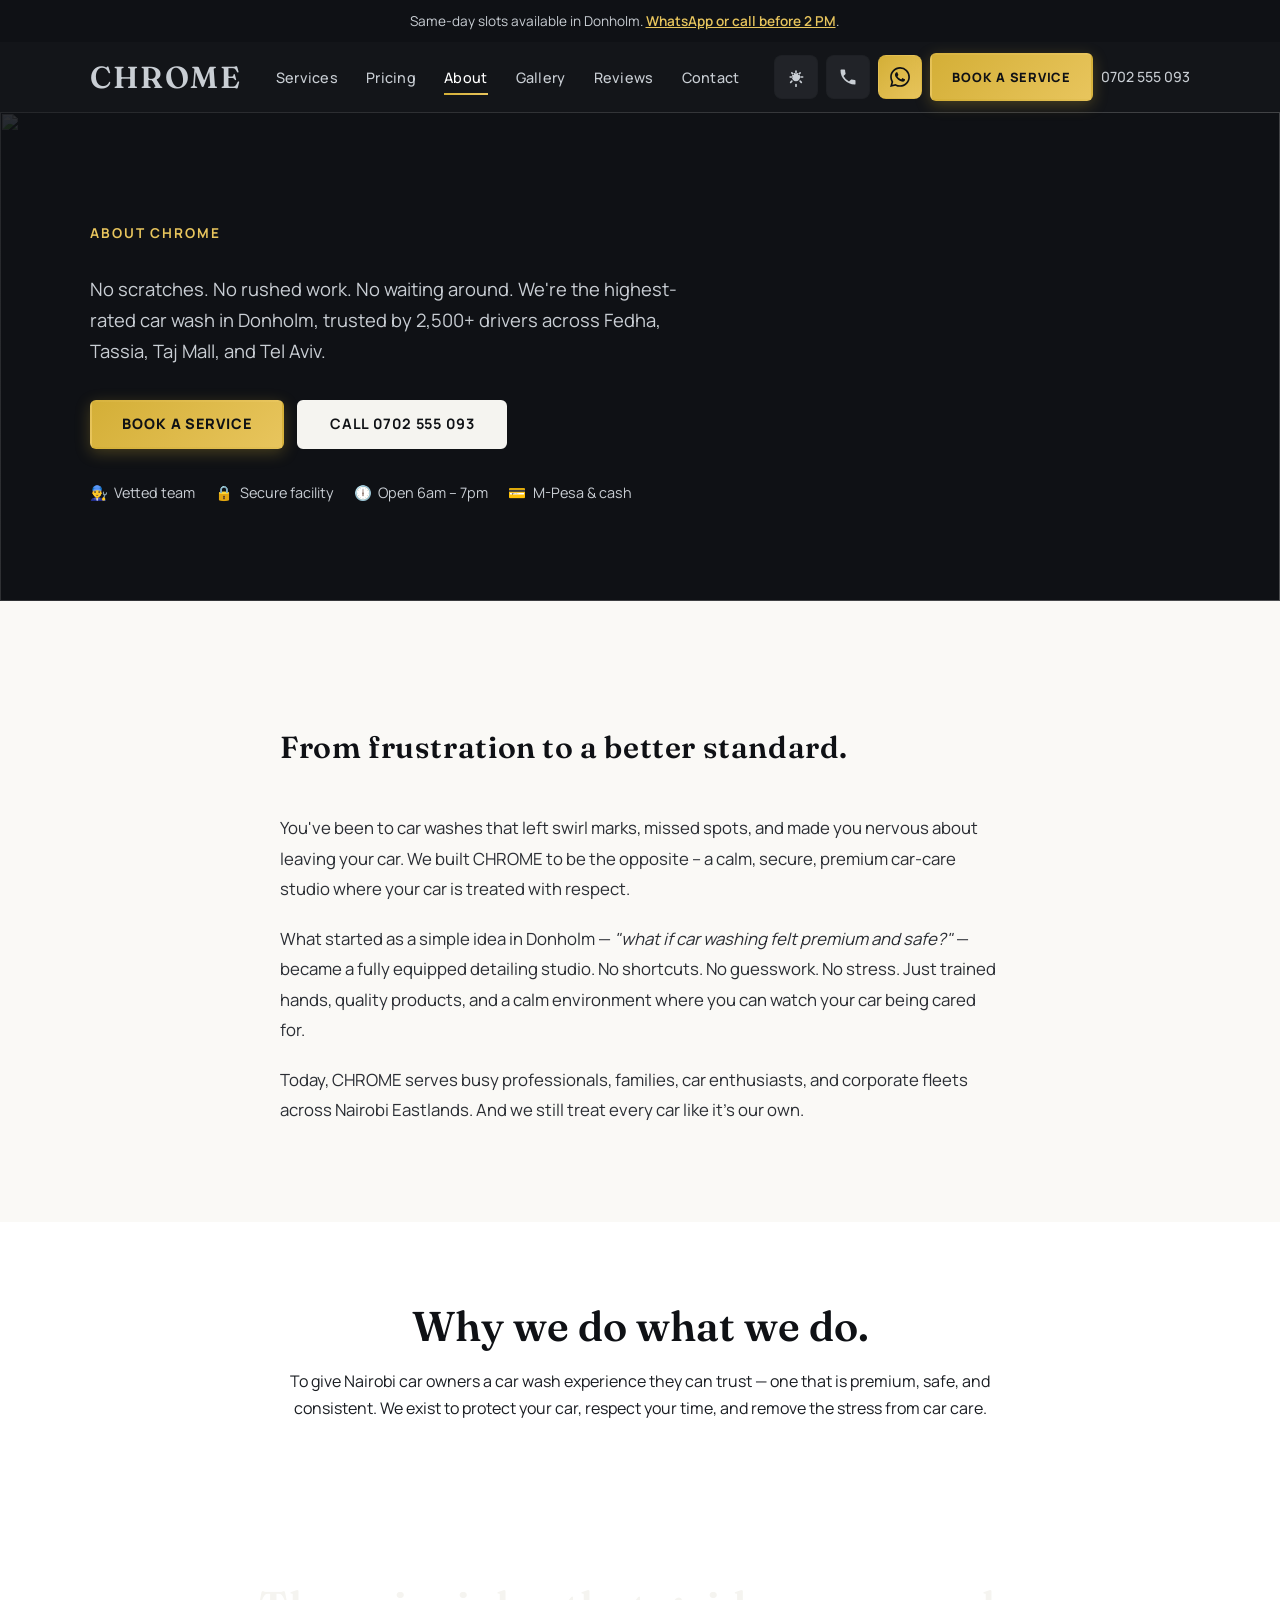
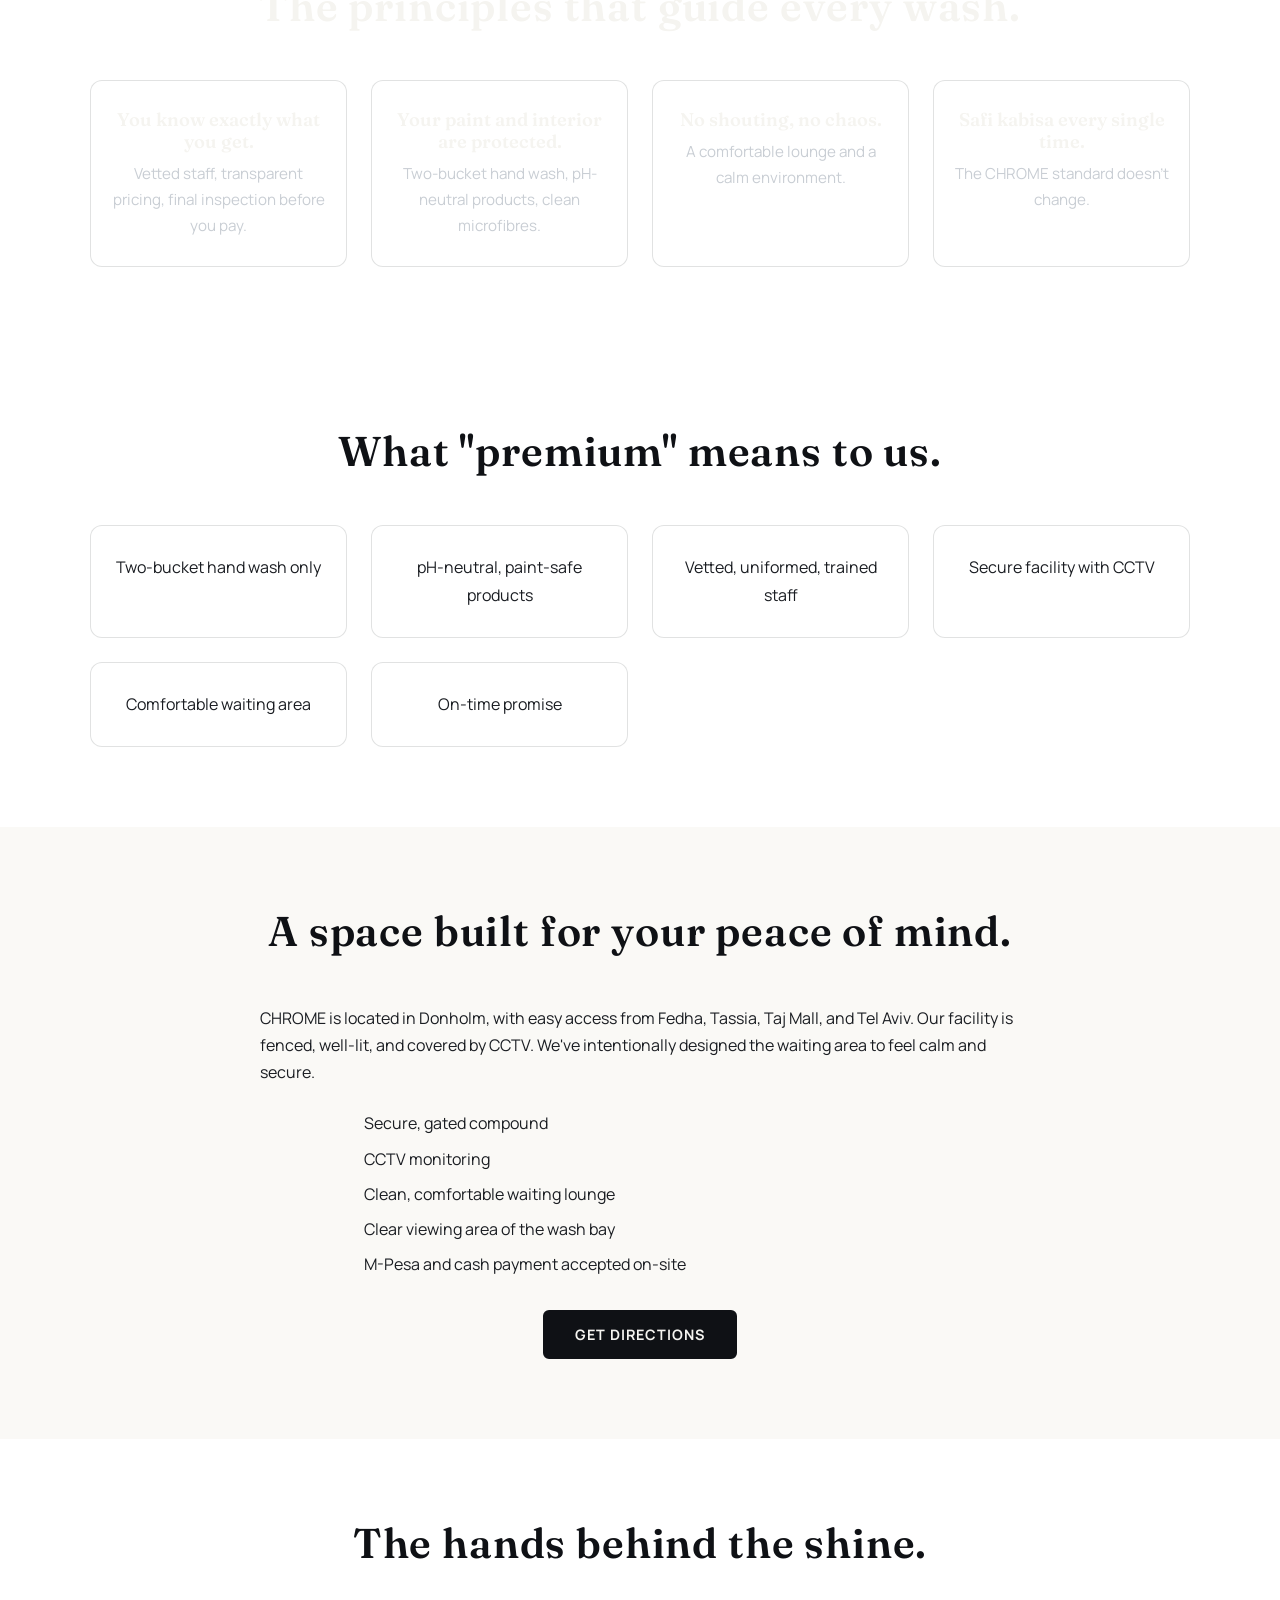
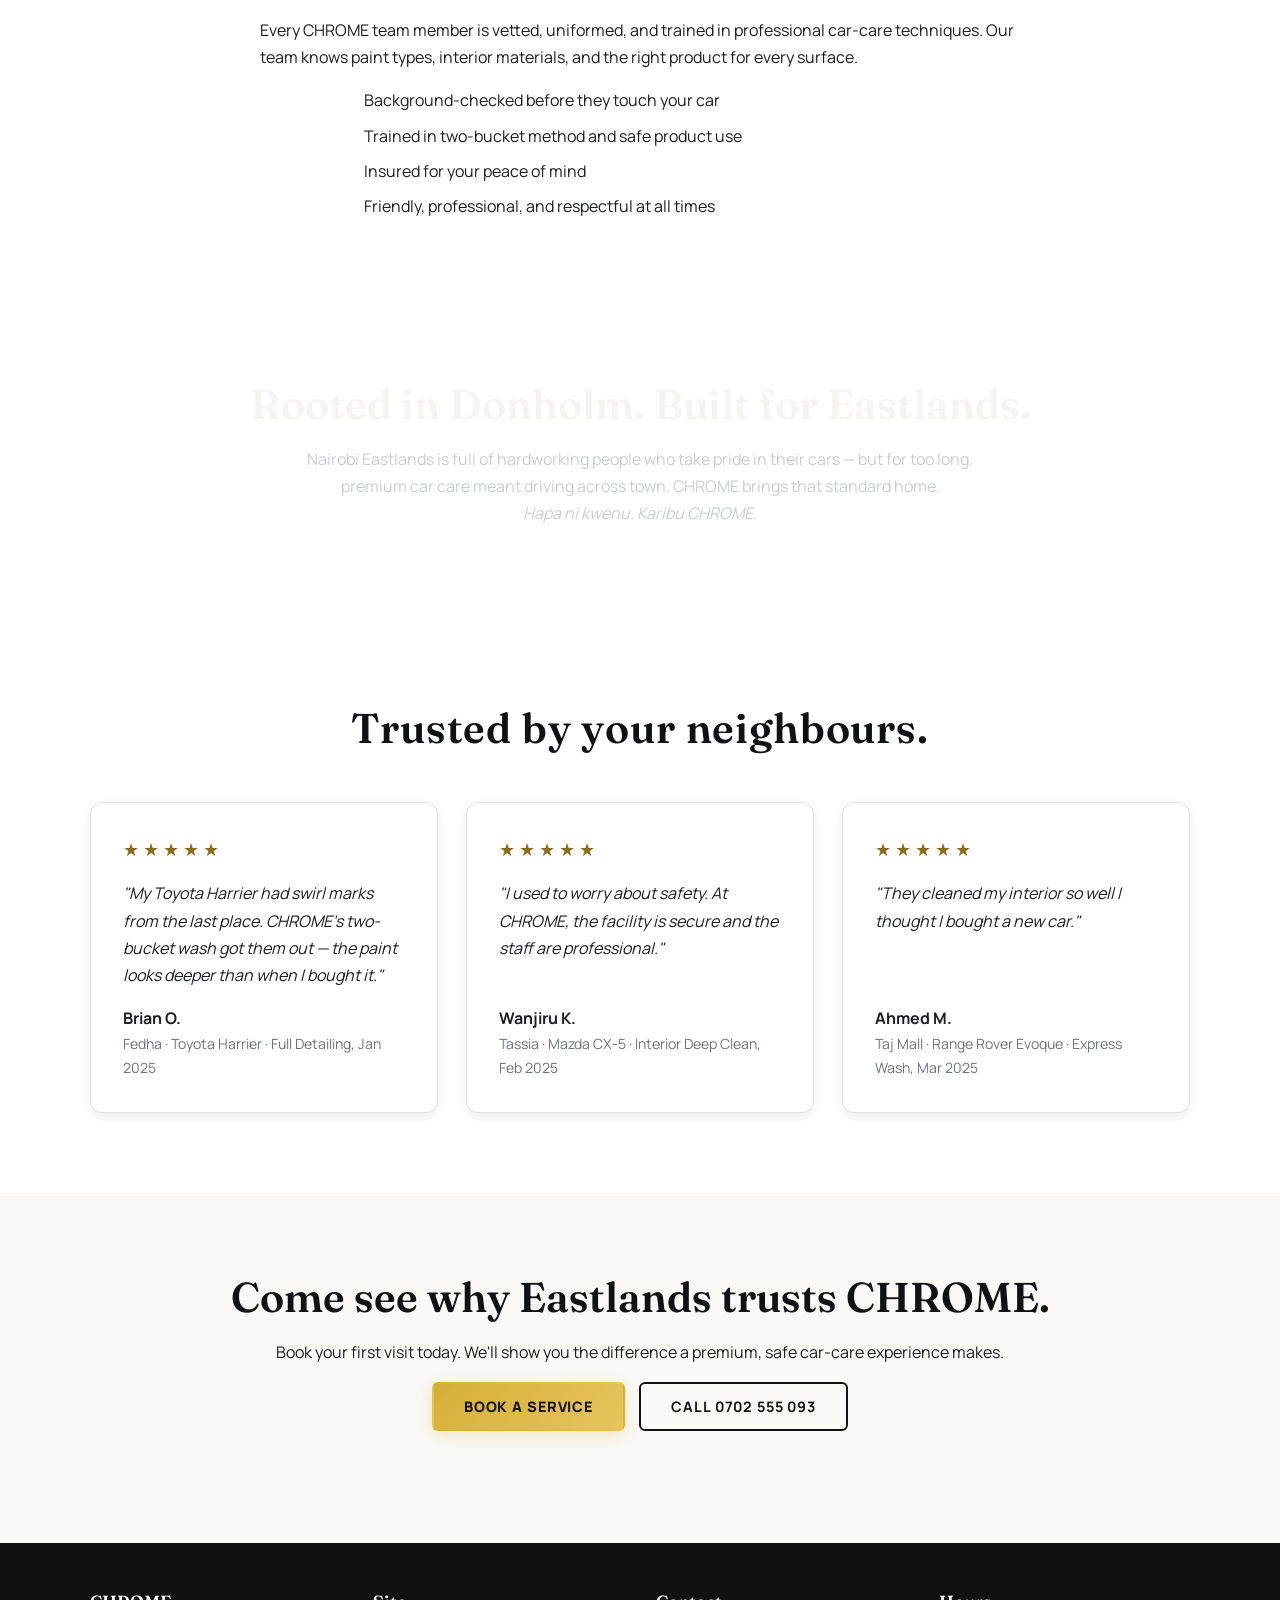
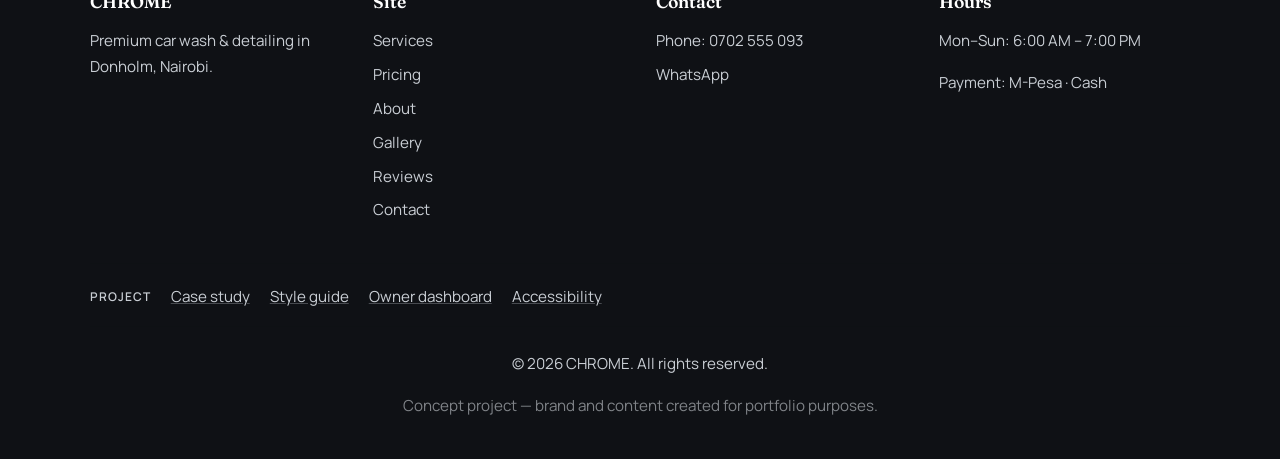
==== commit d7dd9344: "Add files via upload" ====
--- a/about.html
+++ b/about.html
@@ -2,186 +2,261 @@
 <html lang="en">
 <head>
   <meta charset="UTF-8">
-  <meta name="viewport" content="width=device-width, initial-scale=1.0">
+  <meta name="viewport" content="width=device-width, initial-scale=1.0, viewport-fit=cover">
   <title>About CHROME — Premium Car Wash & Detailing in Donholm, Nairobi</title>
   <meta name="description" content="Learn about CHROME, Nairobi Eastlands' trusted premium car wash and detailing studio in Donholm. Vetted staff, secure facility, paint-safe products.">
+  <meta name="theme-color" content="#0F1115">
+  <link rel="manifest" href="manifest.webmanifest">
+  <link rel="icon" href="data:image/svg+xml,%3Csvg xmlns='http://www.w3.org/2000/svg' viewBox='0 0 32 32'%3E%3Crect width='32' height='32' rx='6' fill='%230F1115'/%3E%3Ctext x='16' y='23' font-family='Georgia,serif' font-size='20' font-weight='600' text-anchor='middle' fill='%23D4AF37'%3EC%3C/text%3E%3C/svg%3E">
   <link rel="preconnect" href="https://fonts.googleapis.com">
   <link rel="preconnect" href="https://fonts.gstatic.com" crossorigin>
-  <link href="https://fonts.googleapis.com/css2?family=Fraunces:opsz,wght@9..144,400;9..144,500;9..144,600&family=Manrope:wght@400;500;600;700&display=swap" rel="stylesheet">
+  <link rel="preconnect" href="https://images.unsplash.com">
+  <link href="https://fonts.googleapis.com/css2?family=Fraunces:opsz,wght@9..144,500;9..144,600&family=Manrope:wght@400;500;600;700;800&display=swap" rel="stylesheet">
+  <link rel="preload" as="image" href="https://images.unsplash.com/photo-1541899481282-d53bffe3c35d?auto=format&fit=crop&w=1200&q=75" fetchpriority="high">
   <link rel="stylesheet" href="style.css">
 </head>
 <body>
+  <a href="#main" class="skip-link">Skip to content</a>
+
   <div class="announcement-bar">
-    Same-day slots available in Donholm. <a href="https://wa.me/254702555093?text=Hello%20CHROME%2C%20I%20want%20to%20book%20a%20same-day%20slot.">WhatsApp or call before 2 PM</a>.
+    Same-day slots available in Donholm.
+    <a href="https://wa.me/254702555093?text=Hello%20CHROME%2C%20I%20want%20to%20book%20a%20same-day%20slot.">WhatsApp or call before 2 PM</a>.
   </div>
+
   <header class="header">
-    <nav class="nav container">
-      <a href="index.html" class="logo">CHROME</a>
-      <ul class="nav-menu">
+    <nav class="nav container" aria-label="Main navigation">
+      <a href="index.html" class="logo" aria-label="CHROME — Home">CHROME</a>
+      <ul class="nav-menu" id="nav-menu">
         <li><a href="services.html">Services</a></li>
         <li><a href="pricing.html">Pricing</a></li>
-        <li><a href="about.html">About</a></li>
+        <li><a href="about.html" class="active" aria-current="page">About</a></li>
         <li><a href="gallery.html">Gallery</a></li>
         <li><a href="reviews.html">Reviews</a></li>
         <li><a href="contact.html">Contact</a></li>
+        <li class="nav-menu-cta"><a href="book.html" class="btn btn-whatsapp">Book a service</a></li>
+        <li class="nav-menu-cta"><a href="tel:+254702555093" class="phone-link">Call 0702 555 093</a></li>
       </ul>
-      <div class="nav-cta">
-        <a href="https://wa.me/254702555093" class="btn btn-whatsapp">WhatsApp Us</a>
-        <a href="tel:0702555093" class="phone-link">Call 0702 555 093</a>
-      </div>
-      <button class="hamburger" aria-label="Toggle menu" aria-expanded="false"><span></span><span></span><span></span></button>
+      <div class="nav-actions">
+        <button class="nav-icon-btn theme-toggle" type="button" aria-label="Toggle theme" aria-pressed="false">
+          <svg class="icon-moon" viewBox="0 0 24 24" aria-hidden="true"><path d="M21.64 13a1 1 0 0 0-1.05-.14 8 8 0 0 1-3.37.73 8.15 8.15 0 0 1-8.14-8.1 8.59 8.59 0 0 1 .25-2A1 1 0 0 0 8 2.36 10.14 10.14 0 1 0 22 14.05a1 1 0 0 0-.36-1.05z"/></svg>
+          <svg class="icon-sun" viewBox="0 0 24 24" aria-hidden="true"><path d="M12 17a5 5 0 1 0 0-10 5 5 0 0 0 0 10zm0-13a1 1 0 0 1 1 1v2a1 1 0 0 1-2 0V5a1 1 0 0 1 1-1zm0 16a1 1 0 0 1 1 1v2a1 1 0 0 1-2 0v-2a1 1 0 0 1 1-1zM4 12a1 1 0 0 1 1-1h2a1 1 0 0 1 0 2H5a1 1 0 0 1-1-1zm13 0a1 1 0 0 1 1-1h2a1 1 0 0 1 0 2h-2a1 1 0 0 1-1-1zM6.34 6.34a1 1 0 0 1 1.41 0l1.42 1.42a1 1 0 1 1-1.41 1.41L6.34 7.76a1 1 0 0 1 0-1.42zm9.9 9.9a1 1 0 0 1 1.41 0l1.42 1.41a1 1 0 1 1-1.42 1.42l-1.41-1.42a1 1 0 0 1 0-1.41zm1.41-9.9a1 1 0 0 1 0 1.41l-1.41 1.42a1 1 0 1 1-1.42-1.42l1.42-1.41a1 1 0 0 1 1.41 0zm-9.9 9.9a1 1 0 0 1 0 1.41l-1.41 1.42a1 1 0 1 1-1.42-1.42l1.42-1.41a1 1 0 0 1 1.41 0z"/></svg>
+        </button>
+        <a href="tel:+254702555093" class="nav-icon-btn" aria-label="Call 0702 555 093">
+          <svg viewBox="0 0 24 24" aria-hidden="true"><path d="M20 15.5c-1.25 0-2.45-.2-3.57-.57a1 1 0 0 0-1.02.24l-2.2 2.2a15.05 15.05 0 0 1-6.59-6.58l2.2-2.21a1 1 0 0 0 .25-1.02A11.36 11.36 0 0 1 8.5 4a1 1 0 0 0-1-1H4a1 1 0 0 0-1 1 17 17 0 0 0 17 17 1 1 0 0 0 1-1v-3.5a1 1 0 0 0-1-1z"/></svg>
+        </a>
+        <a href="https://wa.me/254702555093" class="nav-icon-btn nav-icon-btn-wa" aria-label="WhatsApp us">
+          <svg viewBox="0 0 24 24" aria-hidden="true"><path d="M17.47 14.38c-.3-.15-1.76-.87-2.03-.97-.27-.1-.47-.15-.67.15-.2.3-.77.97-1 1.16-.2.2-.34.22-.63.08-.3-.15-1.26-.46-2.4-1.48-.88-.79-1.48-1.76-1.65-2.06-.17-.3-.02-.46.13-.6.13-.14.3-.35.45-.52.15-.17.2-.3.3-.5.1-.2.05-.37-.03-.52-.07-.15-.67-1.6-.92-2.2-.24-.58-.49-.5-.67-.51h-.57c-.2 0-.52.07-.79.37-.27.3-1.04 1.02-1.04 2.48 0 1.46 1.07 2.87 1.21 3.07.15.2 2.1 3.2 5.08 4.49.71.3 1.26.49 1.69.62.71.23 1.36.2 1.87.12.57-.08 1.76-.72 2-1.41.25-.7.25-1.29.17-1.41-.07-.13-.27-.2-.57-.35M12.05 22a9.9 9.9 0 0 1-5.03-1.38l-.36-.21-3.74.98 1-3.65-.24-.37A9.86 9.86 0 0 1 2.17 12.1C2.17 6.65 6.6 2.22 12.05 2.22c2.64 0 5.12 1.03 6.99 2.9a9.82 9.82 0 0 1 2.89 6.99c0 5.45-4.44 9.89-9.88 9.89m8.41-18.3A11.8 11.8 0 0 0 12.05 0C5.5 0 .16 5.34.16 11.9c0 2.1.55 4.14 1.59 5.95L.06 24l6.3-1.65a11.9 11.9 0 0 0 5.69 1.45c6.55 0 11.89-5.34 11.89-11.9 0-3.18-1.24-6.16-3.48-8.4z"/></svg>
+        </a>
+        <a href="book.html" class="btn btn-whatsapp nav-cta-desktop">Book a service</a>
+        <a href="tel:+254702555093" class="nav-phone-desktop">0702 555 093</a>
+        <button class="hamburger" type="button" aria-label="Toggle menu" aria-expanded="false" aria-controls="nav-menu">
+          <span></span><span></span><span></span>
+        </button>
+      </div>
     </nav>
   </header>
 
-  <!-- Hero -->
-  <section class="hero" style="background-image: url('https://images.unsplash.com/photo-1541899481282-d53bffe3c35d?auto=format&fit=crop&w=1600&q=80'); background-size: cover; background-position: center;">
-    <div class="container">
-      <span class="eyebrow">ABOUT CHROME</span>
-      <h1>The safe place for Nairobi's cars.</h1>
-      <p>No scratches. No rushed work. No waiting around. We're the highest-rated car wash in Donholm, trusted by 2,500+ drivers across Fedha, Tassia, Taj Mall, and Tel Aviv.</p>
-      <div class="hero-cta">
-        <a href="https://wa.me/254702555093" class="btn btn-primary">Book Your Wash — WhatsApp Us</a>
-        <a href="tel:0702555093" class="btn btn-outline btn-light">Call 0702 555 093</a>
-      </div>
-      <div class="hero-trust">
-        <span><i>👨‍🔧</i> Vetted team</span>
-        <span><i>🔒</i> Secure facility</span>
-        <span><i>🕕</i> Open 6am – 7pm</span>
-        <span><i>💳</i> M-Pesa & cash</span>
-      </div>
-    </div>
-  </section>
-
-  <!-- Story -->
-  <section class="section section-light">
-    <div class="container">
-      <div class="section-title">
-        <h2>From frustration to a better standard.</h2>
-      </div>
-      <p class="lead">You've been to car washes that left swirl marks, missed spots, and made you nervous about leaving your car. We built CHROME to be the opposite – a calm, secure, premium car-care studio where your car is treated with respect.</p>
-      <p>So we stopped complaining and built CHROME.</p>
-      <p>What started as a simple idea in Donholm — <em>“what if car washing felt premium and safe?”</em> — became a fully equipped detailing studio. No shortcuts. No guesswork. No stress. Just trained hands, quality products, and a calm environment where you can watch your car being cared for.</p>
-      <p>Today, CHROME serves busy professionals, families, car enthusiasts, and corporate fleets across Nairobi Eastlands. And we still treat every car like it's our own.</p>
-    </div>
-  </section>
-
-  <!-- Mission -->
-  <section class="section">
-    <div class="container text-center">
-      <h2>Why we do what we do.</h2>
-      <p>To give Nairobi car owners a car wash experience they can trust — one that is premium, safe, and consistent. We exist to protect your car, respect your time, and remove the stress from car care.</p>
-    </div>
-  </section>
-
-  <!-- Values -->
-  <section class="section section-dark">
-    <div class="container">
-      <div class="section-title"><h2>The principles that guide every wash.</h2></div>
-      <div class="features-grid">
-        <div class="feature-item"><h3>You know exactly what you get.</h3><p>Vetted staff, transparent pricing, final inspection before you pay.</p></div>
-        <div class="feature-item"><h3>Your paint and interior are protected.</h3><p>Two-bucket hand wash, pH-neutral products, clean microfibres.</p></div>
-        <div class="feature-item"><h3>No shouting, no chaos – just a clean, secure place.</h3><p>A comfortable lounge and a calm environment.</p></div>
-        <div class="feature-item"><h3>Safi kabisa every single time.</h3><p>The CHROME standard doesn't change.</p></div>
-      </div>
-    </div>
-  </section>
-
-  <!-- The CHROME Standard -->
-  <section class="section">
-    <div class="container">
-      <div class="section-title"><h2>What “premium” means to us.</h2></div>
-      <div class="features-grid">
-        <div class="feature-item">Two-bucket hand wash only</div>
-        <div class="feature-item">pH-neutral, paint-safe products</div>
-        <div class="feature-item">Vetted, uniformed, trained staff</div>
-        <div class="feature-item">Secure facility with CCTV</div>
-        <div class="feature-item">Comfortable waiting area</div>
-        <div class="feature-item">On-time promise</div>
-      </div>
-    </div>
-  </section>
-
-  <!-- Facility -->
-  <section class="section section-light">
-    <div class="container">
-      <div class="section-title"><h2>A space built for your peace of mind.</h2></div>
-      <p>CHROME is located in Donholm, with easy access from Fedha, Tassia, Taj Mall, and Tel Aviv. Our facility is fenced, well-lit, and covered by CCTV. We've intentionally designed the waiting area to feel calm and secure.</p>
-      <ul>
-        <li>Secure, gated compound</li>
-        <li>CCTV monitoring</li>
-        <li>Clean, comfortable waiting lounge</li>
-        <li>Clear viewing area of the wash bay</li>
-        <li>M-Pesa and cash payment accepted on-site</li>
-      </ul>
-      <div style="text-align:center; margin-top:2rem;">
-        <a href="https://maps.google.com/?q=Donholm,Nairobi" target="_blank" class="btn btn-primary">Get Directions</a>
-      </div>
-    </div>
-  </section>
-
-  <!-- Team -->
-  <section class="section">
-    <div class="container">
-      <div class="section-title"><h2>The hands behind the shine.</h2></div>
-      <p>Every CHROME team member is vetted, uniformed, and trained in professional car-care techniques. Our team knows paint types, interior materials, and the right product for every surface.</p>
-      <ul>
-        <li>Background-checked before they touch your car</li>
-        <li>Trained in two-bucket method and safe product use</li>
-        <li>Insured for your peace of mind</li>
-        <li>Friendly, professional, and respectful at all times</li>
-      </ul>
-    </div>
-  </section>
-
-  <!-- Why Eastlands -->
-  <section class="section section-dark">
-    <div class="container text-center">
-      <h2>Rooted in Donholm. Built for Eastlands.</h2>
-      <p style="color:var(--color-silver);">Nairobi Eastlands is full of hardworking people who take pride in their cars — but for too long, premium car care meant driving across town. CHROME brings that standard home.</p>
-      <p style="font-style:italic; color:var(--color-silver);">Hapa ni kwenu. Karibu CHROME.</p>
-    </div>
-  </section>
-
-  <!-- Testimonials -->
-  <section class="section">
-    <div class="container">
-      <div class="section-title"><h2>Trusted by your neighbours.</h2></div>
-      <div class="testimonial-grid">
-        <div class="testimonial-card"><div class="stars">★★★★★</div><p class="quote">“My Toyota Harrier had swirl marks from the last place. CHROME's two-bucket wash got them out — the paint looks deeper than when I bought it.”</p><div class="author">Brian O.</div><div class="location">Fedha · Toyota Harrier · Full Detailing, Jan 2025</div></div>
-        <div class="testimonial-card"><div class="stars">★★★★★</div><p class="quote">“I used to worry about safety. At CHROME, the facility is secure and the staff are professional.”</p><div class="author">Wanjiru K.</div><div class="location">Tassia · Mazda CX-5 · Interior Deep Clean, Feb 2025</div></div>
-        <div class="testimonial-card"><div class="stars">★★★★★</div><p class="quote">“They cleaned my interior so well I thought I bought a new car.”</p><div class="author">Ahmed M.</div><div class="location">Taj Mall · Range Rover Evoque · Express Wash, Mar 2025</div></div>
-      </div>
-    </div>
-  </section>
-
-  <!-- Final CTA -->
-  <section class="section section-light">
-    <div class="container text-center">
-      <h2>Come see why Eastlands trusts CHROME.</h2>
-      <p>Book your first visit today. We'll show you the difference a premium, safe car-care experience makes.</p>
-      <div class="hero-cta" style="justify-content:center;">
-        <a href="https://wa.me/254702555093?text=Hello%20CHROME%2C%20I%27d%20like%20to%20book%20a%20visit." class="btn btn-whatsapp">Book Your Visit — WhatsApp Us</a>
-        <a href="tel:0702555093" class="btn btn-outline">Call 0702 555 093</a>
-      </div>
-    </div>
-  </section>
+  <main id="main">
+
+    <!-- ========== Hero ========== -->
+    <section class="hero">
+      <img class="hero-bg" alt=""
+        src="https://images.unsplash.com/photo-1541899481282-d53bffe3c35d?auto=format&fit=crop&w=1200&q=75"
+        srcset="https://images.unsplash.com/photo-1541899481282-d53bffe3c35d?auto=format&fit=crop&w=640&q=70 640w,
+                https://images.unsplash.com/photo-1541899481282-d53bffe3c35d?auto=format&fit=crop&w=1200&q=75 1200w,
+                https://images.unsplash.com/photo-1541899481282-d53bffe3c35d?auto=format&fit=crop&w=1800&q=75 1800w"
+        sizes="100vw" width="1800" height="1200" fetchpriority="high" decoding="async">
+      <div class="hero-overlay"></div>
+      <div class="container">
+        <span class="eyebrow">ABOUT CHROME</span>
+        <h1 class="hero-reveal">The safe place for Nairobi's cars.</h1>
+        <p>No scratches. No rushed work. No waiting around. We're the highest-rated car wash in Donholm, trusted by 2,500+ drivers across Fedha, Tassia, Taj Mall, and Tel Aviv.</p>
+        <div class="hero-cta">
+          <a href="book.html" class="btn btn-whatsapp">Book a service</a>
+          <a href="tel:+254702555093" class="btn btn-outline btn-light">Call 0702 555 093</a>
+        </div>
+        <ul class="hero-trust">
+          <li><i aria-hidden="true">👨‍🔧</i> Vetted team</li>
+          <li><i aria-hidden="true">🔒</i> Secure facility</li>
+          <li><i aria-hidden="true">🕕</i> Open 6am – 7pm</li>
+          <li><i aria-hidden="true">💳</i> M-Pesa &amp; cash</li>
+        </ul>
+      </div>
+    </section>
+
+    <!-- ========== Story ========== -->
+    <section class="section section-light">
+      <div class="container">
+        <div class="article">
+          <div class="section-title" style="text-align:left;">
+            <h2>From frustration to a better standard.</h2>
+          </div>
+          <p class="lead">You've been to car washes that left swirl marks, missed spots, and made you nervous about leaving your car. We built CHROME to be the opposite – a calm, secure, premium car-care studio where your car is treated with respect.</p>
+          <p>What started as a simple idea in Donholm — <em>"what if car washing felt premium and safe?"</em> — became a fully equipped detailing studio. No shortcuts. No guesswork. No stress. Just trained hands, quality products, and a calm environment where you can watch your car being cared for.</p>
+          <p>Today, CHROME serves busy professionals, families, car enthusiasts, and corporate fleets across Nairobi Eastlands. And we still treat every car like it's our own.</p>
+        </div>
+      </div>
+    </section>
+
+    <!-- ========== Mission ========== -->
+    <section class="section">
+      <div class="container text-center">
+        <h2>Why we do what we do.</h2>
+        <p style="max-width:720px;margin:0 auto;">To give Nairobi car owners a car wash experience they can trust — one that is premium, safe, and consistent. We exist to protect your car, respect your time, and remove the stress from car care.</p>
+      </div>
+    </section>
+
+    <!-- ========== Values ========== -->
+    <section class="section section-dark">
+      <div class="container">
+        <div class="section-title"><h2>The principles that guide every wash.</h2></div>
+        <div class="features-grid">
+          <div class="feature-item">
+            <h3>You know exactly what you get.</h3>
+            <p>Vetted staff, transparent pricing, final inspection before you pay.</p>
+          </div>
+          <div class="feature-item">
+            <h3>Your paint and interior are protected.</h3>
+            <p>Two-bucket hand wash, pH-neutral products, clean microfibres.</p>
+          </div>
+          <div class="feature-item">
+            <h3>No shouting, no chaos.</h3>
+            <p>A comfortable lounge and a calm environment.</p>
+          </div>
+          <div class="feature-item">
+            <h3>Safi kabisa every single time.</h3>
+            <p>The CHROME standard doesn't change.</p>
+          </div>
+        </div>
+      </div>
+    </section>
+
+    <!-- ========== Premium standard ========== -->
+    <section class="section">
+      <div class="container">
+        <div class="section-title"><h2>What "premium" means to us.</h2></div>
+        <div class="features-grid">
+          <div class="feature-item">Two-bucket hand wash only</div>
+          <div class="feature-item">pH-neutral, paint-safe products</div>
+          <div class="feature-item">Vetted, uniformed, trained staff</div>
+          <div class="feature-item">Secure facility with CCTV</div>
+          <div class="feature-item">Comfortable waiting area</div>
+          <div class="feature-item">On-time promise</div>
+        </div>
+      </div>
+    </section>
+
+    <!-- ========== Facility ========== -->
+    <section class="section section-light">
+      <div class="container">
+        <div class="section-title"><h2>A space built for your peace of mind.</h2></div>
+        <p style="max-width:760px;margin:0 auto 1.5rem;">CHROME is located in Donholm, with easy access from Fedha, Tassia, Taj Mall, and Tel Aviv. Our facility is fenced, well-lit, and covered by CCTV. We've intentionally designed the waiting area to feel calm and secure.</p>
+        <ul style="max-width:600px;margin:0 auto;">
+          <li style="padding-left:1.5rem;position:relative;margin-bottom:0.5rem;">Secure, gated compound</li>
+          <li style="padding-left:1.5rem;position:relative;margin-bottom:0.5rem;">CCTV monitoring</li>
+          <li style="padding-left:1.5rem;position:relative;margin-bottom:0.5rem;">Clean, comfortable waiting lounge</li>
+          <li style="padding-left:1.5rem;position:relative;margin-bottom:0.5rem;">Clear viewing area of the wash bay</li>
+          <li style="padding-left:1.5rem;position:relative;">M-Pesa and cash payment accepted on-site</li>
+        </ul>
+        <div class="text-center mt-2">
+          <a href="https://maps.google.com/?q=Donholm,Nairobi" target="_blank" rel="noopener" class="btn btn-primary">Get Directions</a>
+        </div>
+      </div>
+    </section>
+
+    <!-- ========== Team ========== -->
+    <section class="section">
+      <div class="container">
+        <div class="section-title"><h2>The hands behind the shine.</h2></div>
+        <p style="max-width:760px;margin:0 auto 1rem;">Every CHROME team member is vetted, uniformed, and trained in professional car-care techniques. Our team knows paint types, interior materials, and the right product for every surface.</p>
+        <ul style="max-width:600px;margin:0 auto;">
+          <li style="padding-left:1.5rem;position:relative;margin-bottom:0.5rem;">Background-checked before they touch your car</li>
+          <li style="padding-left:1.5rem;position:relative;margin-bottom:0.5rem;">Trained in two-bucket method and safe product use</li>
+          <li style="padding-left:1.5rem;position:relative;margin-bottom:0.5rem;">Insured for your peace of mind</li>
+          <li style="padding-left:1.5rem;position:relative;">Friendly, professional, and respectful at all times</li>
+        </ul>
+      </div>
+    </section>
+
+    <!-- ========== Rooted in Donholm ========== -->
+    <section class="section section-dark">
+      <div class="container text-center">
+        <h2>Rooted in Donholm. Built for Eastlands.</h2>
+        <p style="max-width:720px;margin:0 auto;">Nairobi Eastlands is full of hardworking people who take pride in their cars — but for too long, premium car care meant driving across town. CHROME brings that standard home.</p>
+        <p style="font-style:italic;">Hapa ni kwenu. Karibu CHROME.</p>
+      </div>
+    </section>
+
+    <!-- ========== Testimonials ========== -->
+    <section class="section">
+      <div class="container">
+        <div class="section-title"><h2>Trusted by your neighbours.</h2></div>
+        <div class="testimonial-grid">
+          <div class="testimonial-card">
+            <div class="stars" aria-label="5 out of 5 stars">★★★★★</div>
+            <p class="quote">"My Toyota Harrier had swirl marks from the last place. CHROME's two-bucket wash got them out — the paint looks deeper than when I bought it."</p>
+            <div class="author">Brian O.</div>
+            <div class="location">Fedha · Toyota Harrier · Full Detailing, Jan 2025</div>
+          </div>
+          <div class="testimonial-card">
+            <div class="stars" aria-label="5 out of 5 stars">★★★★★</div>
+            <p class="quote">"I used to worry about safety. At CHROME, the facility is secure and the staff are professional."</p>
+            <div class="author">Wanjiru K.</div>
+            <div class="location">Tassia · Mazda CX-5 · Interior Deep Clean, Feb 2025</div>
+          </div>
+          <div class="testimonial-card">
+            <div class="stars" aria-label="5 out of 5 stars">★★★★★</div>
+            <p class="quote">"They cleaned my interior so well I thought I bought a new car."</p>
+            <div class="author">Ahmed M.</div>
+            <div class="location">Taj Mall · Range Rover Evoque · Express Wash, Mar 2025</div>
+          </div>
+        </div>
+      </div>
+    </section>
+
+    <!-- ========== Final CTA ========== -->
+    <section class="section section-light">
+      <div class="container text-center">
+        <h2>Come see why Eastlands trusts CHROME.</h2>
+        <p>Book your first visit today. We'll show you the difference a premium, safe car-care experience makes.</p>
+        <div class="hero-cta" style="justify-content:center;">
+          <a href="book.html" class="btn btn-whatsapp">Book a service</a>
+          <a href="tel:+254702555093" class="btn btn-outline">Call 0702 555 093</a>
+        </div>
+      </div>
+    </section>
+
+  </main>
 
   <footer class="footer">
     <div class="container">
       <div class="footer-grid">
-        <div><h4>CHROME</h4><p>Premium car wash & detailing in Donholm, Nairobi.</p></div>
-        <div><h4>Quick Links</h4><a href="index.html">Home</a><a href="services.html">Services</a><a href="pricing.html">Pricing</a><a href="about.html">About</a><a href="gallery.html">Gallery</a><a href="reviews.html">Reviews</a><a href="contact.html">Contact</a></div>
-        <div><h4>Contact</h4><a href="tel:0702555093">Phone: 0702 555 093</a><a href="https://wa.me/254702555093">WhatsApp</a></div>
+        <div><h4>CHROME</h4><p>Premium car wash &amp; detailing in Donholm, Nairobi.</p></div>
+        <div><h4>Site</h4><a href="services.html">Services</a><a href="pricing.html">Pricing</a><a href="about.html">About</a><a href="gallery.html">Gallery</a><a href="reviews.html">Reviews</a><a href="contact.html">Contact</a></div>
+        <div><h4>Contact</h4><a href="tel:+254702555093">Phone: 0702 555 093</a><a href="https://wa.me/254702555093">WhatsApp</a></div>
         <div><h4>Hours</h4><p>Mon–Sun: 6:00 AM – 7:00 PM</p><p>Payment: M-Pesa · Cash</p></div>
       </div>
-      <div class="footer-bottom">© <span id="current-year"></span> CHROME. All rights reserved.</div>
+      <div class="footer-meta">
+        <span class="footer-meta-label">Project</span>
+        <a href="case-study.html">Case study</a>
+        <a href="styleguide.html">Style guide</a>
+        <a href="dashboard.html">Owner dashboard</a>
+        <a href="accessibility.html">Accessibility</a>
+      </div>
+      <div class="footer-bottom">
+        <p>© <span id="current-year"></span> CHROME. All rights reserved.</p>
+        <p class="footer-note">Concept project — brand and content created for portfolio purposes.</p>
+      </div>
     </div>
   </footer>
 
-  <!-- Floating WhatsApp Button (hidden on desktop) -->
-  <a href="https://wa.me/254702555093" class="floating-whatsapp pulse" aria-label="WhatsApp">
-    <svg width="28" height="28" viewBox="0 0 24 24" fill="#fff"><path d="M17.472 14.382c-.297-.149-1.758-.867-2.03-.967-.273-.099-.471-.148-.67.15-.197.297-.766-.94 1.164-.173.199-.347.223-.644.075-.297-.15-1.255-.463-2.39-1.475-.883-.788-1.48-1.761-1.653-2.059-.173-.297-.018-.458.13-.606.134-.133.298-.347.446-.52.149-.174.198-.298.298-.497.099-.198.05-.371-.025-.52-.075-.149-.669-1.612-.916-2.207-.242-.579-.487-.5-.669-.51-.173-.008-.371-.01-.57-.01-.198 0-.52.074-.792.372-.272.297-1.04 1.016-1.04 2.479 0 1.462 1.065 2.875 1.213 3.074.149.198 2.096 3.2 5.077 4.487.709.306 1.262.489 1.694.625.712.227 1.36.195 1.871.118.571-.085 1.758-.719 2.006-1.413.248-.694.248-1.289.173-1.413-.074-.124-.272-.198-.57-.347m-5.421 7.403h-.004a9.87 9.87 0 01-5.031-1.378l-.361-.214-3.741.982.998-3.648-.235-.374a9.86 9.86 0 01-1.51-5.26c.001-5.45 4.436-9.884 9.888-9.884 2.64 0 5.122 1.03 6.988 2.898a9.825 9.825 0 012.893 6.994c-.003 5.45-4.437 9.884-9.885 9.884m8.413-18.297A11.815 11.815 0 0012.05 0C5.495 0 .16 5.335.157 11.892c0 2.096.547 4.142 1.588 5.945L.057 24l6.305-1.654a11.882 11.882 0 005.683 1.448h.005c6.554 0 11.89-5.335 11.893-11.893a11.821 11.821 0 00-3.48-8.413z"/></svg>
+  <a href="https://wa.me/254702555093" class="floating-whatsapp" aria-label="Chat on WhatsApp">
+    <svg viewBox="0 0 24 24" fill="#fff" aria-hidden="true"><path d="M17.47 14.38c-.3-.15-1.76-.87-2.03-.97-.27-.1-.47-.15-.67.15-.2.3-.77.97-1 1.16-.2.2-.34.22-.63.08-.3-.15-1.26-.46-2.4-1.48-.88-.79-1.48-1.76-1.65-2.06-.17-.3-.02-.46.13-.6.13-.14.3-.35.45-.52.15-.17.2-.3.3-.5.1-.2.05-.37-.03-.52-.07-.15-.67-1.6-.92-2.2-.24-.58-.49-.5-.67-.51h-.57c-.2 0-.52.07-.79.37-.27.3-1.04 1.02-1.04 2.48 0 1.46 1.07 2.87 1.21 3.07.15.2 2.1 3.2 5.08 4.49.71.3 1.26.49 1.69.62.71.23 1.36.2 1.87.12.57-.08 1.76-.72 2-1.41.25-.7.25-1.29.17-1.41-.07-.13-.27-.2-.57-.35M12.05 22a9.9 9.9 0 0 1-5.03-1.38l-.36-.21-3.74.98 1-3.65-.24-.37A9.86 9.86 0 0 1 2.17 12.1C2.17 6.65 6.6 2.22 12.05 2.22c2.64 0 5.12 1.03 6.99 2.9a9.82 9.82 0 0 1 2.89 6.99c0 5.45-4.44 9.89-9.88 9.89m8.41-18.3A11.8 11.8 0 0 0 12.05 0C5.5 0 .16 5.34.16 11.9c0 2.1.55 4.14 1.59 5.95L.06 24l6.3-1.65a11.9 11.9 0 0 0 5.69 1.45c6.55 0 11.89-5.34 11.89-11.9 0-3.18-1.24-6.16-3.48-8.4z"/></svg>
   </a>
+
+  <button id="backToTop" class="back-to-top" type="button" aria-label="Back to top">
+    <svg viewBox="0 0 24 24" fill="none" stroke="currentColor" stroke-width="2" stroke-linecap="round" stroke-linejoin="round" aria-hidden="true"><path d="M18 15l-6-6-6 6"/></svg>
+  </button>
 
   <script src="script.js"></script>
 </body>
--- a/style.css
+++ b/style.css
@@ -1,1202 +1,1086 @@
 /* =========================================
-   CHROME – Premium Car Wash & Detailing
-   Design System: Graphite & Chrome (gold accents)
+   CHROME — Design System v3.1
+   Updates: focus-visible fix, FAQ truncation fix,
+            :has() fallback classes, sticky tables,
+            dismissible announcement bar
    ========================================= */
 
-/* ---------- Import Fonts ---------- */
-/* Using only two fonts: Fraunces (headings) and Manrope (body) */
-
-/* ---------- CSS Variables ---------- */
+/* ---------- Tokens ---------- */
 :root {
   --color-dark: #0F1115;
   --color-surface: #1A1D22;
   --color-silver: #C9CED4;
   --color-ivory: #F5F4F0;
   --color-trust: #2E5E4E;
-  --color-whatsapp: #D4AF37;          /* gold */
-  --color-whatsapp-light: #E8C55D;    /* lighter gold for text */
+  --color-whatsapp: #D4AF37;
+  --color-whatsapp-light: #E8C55D;
+  --color-whatsapp-dark: #8A6E1F;
   --color-text-light: #F5F4F0;
   --color-text-dark: #1A1D22;
-  --color-text-muted: #8A929B;
-  --color-border: rgba(201, 206, 212, 0.15);
-
-  --font-heading: 'Fraunces', serif;
-  --font-body: 'Manrope', sans-serif;
+  --color-text-muted: #6B7480;
+  --color-border: rgba(201, 206, 212, 0.18);
+  --color-canvas: var(--color-ivory);
+  --color-canvas-text: var(--color-text-dark);
+
+  --font-heading: 'Fraunces', Georgia, 'Times New Roman', serif;
+  --font-body: 'Manrope', -apple-system, BlinkMacSystemFont, 'Segoe UI', Roboto, sans-serif;
 
   --shadow-sm: 0 4px 12px rgba(0,0,0,0.08);
   --shadow-md: 0 8px 24px rgba(0,0,0,0.12);
+  --shadow-lg: 0 20px 50px rgba(0,0,0,0.18);
   --card-radius: 12px;
   --card-padding: 2rem;
   --card-shadow: var(--shadow-sm);
   --card-shadow-hover: var(--shadow-md);
 
-  --transition: all 0.3s ease;
-}
+  --transition: all 0.25s ease;
+  --safe-bottom: env(safe-area-inset-bottom, 0px);
+  --safe-top: env(safe-area-inset-top, 0px);
+}
+
+[data-theme="light"] {
+  --color-canvas: #FFFFFF;
+  --color-canvas-text: var(--color-text-dark);
+  --color-border: rgba(15, 17, 21, 0.12);
+}
+[data-theme="light"] .section-light { background-color: #F8F7F4; }
+[data-theme="light"] .section { background-color: #FFFFFF; }
 
 /* ---------- Reset & Base ---------- */
-*,
-*::before,
-*::after {
-  margin: 0;
-  padding: 0;
-  box-sizing: border-box;
-}
-
-html {
-  scroll-behavior: smooth;
-  -webkit-text-size-adjust: 100%;
-}
-
+*, *::before, *::after { margin: 0; padding: 0; box-sizing: border-box; }
+html { scroll-behavior: smooth; -webkit-text-size-adjust: 100%; }
 body {
   font-family: var(--font-body);
   font-size: 16px;
   line-height: 1.7;
-  color: var(--color-text-dark);
-  background-color: var(--color-ivory);
+  color: var(--color-canvas-text);
+  background-color: var(--color-canvas);
   -webkit-font-smoothing: antialiased;
   overflow-x: hidden;
-}
-
-img {
-  max-width: 100%;
-  height: auto;
-  display: block;
-}
-
-a {
-  color: inherit;
-  text-decoration: none;
-  transition: var(--transition);
-}
-
-ul {
-  list-style: none;
-}
-
-.container {
-  width: 100%;
-  max-width: 1140px;
-  margin: 0 auto;
-  padding: 0 20px;
-}
+  padding-bottom: 88px;
+}
+@media (min-width: 1024px) { body { padding-bottom: 0; } }
+
+img { max-width: 100%; height: auto; display: block; }
+a { color: inherit; text-decoration: none; transition: var(--transition); }
+ul { list-style: none; }
+button { font: inherit; }
+
+.skip-link {
+  position: absolute; top: -100px; left: 12px;
+  background: var(--color-dark); color: #fff;
+  padding: 0.75rem 1.25rem; border-radius: 6px;
+  z-index: 2000; font-weight: 600; transition: top 0.2s ease;
+}
+.skip-link:focus { top: 12px; }
+
+/* ---------- Focus visible (fixed: gold-on-gold) ---------- */
+:focus-visible {
+  outline: 3px solid var(--color-whatsapp);
+  outline-offset: 2px;
+  border-radius: 4px;
+  box-shadow: 0 0 0 2px rgba(15, 17, 21, 0.85);
+}
+.btn-whatsapp:focus-visible,
+.nav-icon-btn-wa:focus-visible,
+.pwa-prompt .pwa-install-btn:focus-visible,
+.floating-whatsapp:focus-visible,
+.btn-light:focus-visible {
+  outline-color: #FFFFFF;
+  box-shadow: 0 0 0 2px #0F1115;
+}
+
+.container { width: 100%; max-width: 1140px; margin: 0 auto; padding: 0 20px; }
 
 /* ---------- Typography ---------- */
-h1, h2, h3, h4 {
-  font-family: var(--font-heading);
-  font-weight: 600;
-  line-height: 1.2;
-  color: var(--color-dark);
-}
-
-h1 {
-  font-size: 3.5rem;
-  margin-bottom: 1.2rem;
-}
-
-h2 {
-  font-size: 2.6rem;
-  margin-bottom: 1rem;
-}
-
-h3 {
-  font-size: 1.6rem;
-  margin-bottom: 0.8rem;
-}
-
-p {
-  margin-bottom: 1rem;
-}
-
-.section-title {
-  text-align: center;
-  margin-bottom: 3rem;
-}
-
-.section-title h2 {
-  font-family: var(--font-heading);
-  font-size: 2.6rem;
-  margin-bottom: 0.5rem;
-  letter-spacing: 0.02em;
-}
-
-.section-title p {
-  color: var(--color-text-muted);
-  font-size: 1.1rem;
-}
+h1, h2, h3, h4 { font-family: var(--font-heading); font-weight: 600; line-height: 1.2; color: var(--color-dark); }
+h1 { font-size: 3.5rem; margin-bottom: 1.2rem; }
+h2 { font-size: 2.6rem; margin-bottom: 1rem; }
+h3 { font-size: 1.6rem; margin-bottom: 0.8rem; }
+p { margin-bottom: 1rem; }
+
+.section-title { text-align: center; margin-bottom: 3rem; }
+.section-title h2 { font-size: 2.6rem; margin-bottom: 0.5rem; letter-spacing: 0.02em; }
+.section-title p { color: var(--color-text-muted); font-size: 1.05rem; max-width: 620px; margin-inline: auto; }
+
+.lead { font-size: 1.15rem; line-height: 1.75; color: var(--color-text-dark); }
 
 .eyebrow {
-  display: inline-block;
-  font-size: 0.85rem;
-  font-weight: 600;
-  text-transform: uppercase;
-  letter-spacing: 0.12em;
-  color: var(--color-trust);
-  margin-bottom: 0.5rem;
-}
+  display: inline-block; font-size: 0.85rem; font-weight: 700;
+  text-transform: uppercase; letter-spacing: 0.14em;
+  color: var(--color-trust); margin-bottom: 0.6rem;
+}
+.section-dark .eyebrow, .hero .eyebrow { color: var(--color-whatsapp-light); }
 
 /* ---------- Buttons ---------- */
 .btn {
-  display: inline-block;
-  font-family: var(--font-body);
-  font-size: 0.9rem;
-  font-weight: 600;
-  text-transform: uppercase;
-  letter-spacing: 0.06em;
-  padding: 0.9rem 2rem;
-  border-radius: 4px;
-  cursor: pointer;
-  transition: var(--transition);
-  border: 2px solid transparent;
-  text-align: center;
-  line-height: 1;
-  position: relative;
-  overflow: hidden;
-}
-
-/* Shimmer effect */
+  display: inline-flex; align-items: center; justify-content: center; gap: 0.5rem;
+  font-family: var(--font-body); font-size: 0.9rem; font-weight: 700;
+  text-transform: uppercase; letter-spacing: 0.06em;
+  padding: 0.95rem 1.9rem; border-radius: 6px; cursor: pointer;
+  transition: transform 0.15s ease, background 0.25s ease, box-shadow 0.25s ease, color 0.25s ease;
+  border: 2px solid transparent; text-align: center; line-height: 1;
+  min-height: 48px; position: relative; overflow: hidden;
+}
+.btn:active { transform: scale(0.97); }
 .btn::before {
-  content: '';
-  position: absolute;
-  top: 0;
-  left: -100%;
-  width: 50%;
-  height: 100%;
-  background: linear-gradient(90deg, transparent, rgba(255, 255, 255, 0.25), transparent);
-  transition: left 0.6s ease;
-  z-index: 1;
-}
-
-.btn:hover::before {
-  left: 150%;
-}
-
-.btn-primary {
-  background-color: var(--color-dark);
-  color: var(--color-text-light);
-  border-color: var(--color-dark);
-}
-
-.btn-primary:hover {
-  background-color: var(--color-surface);
-  border-color: var(--color-surface);
-  box-shadow: 0 4px 20px rgba(15, 17, 21, 0.3);
-  transform: translateY(-2px);
-}
-
-.btn-outline {
-  background-color: transparent;
-  color: var(--color-dark);
-  border-color: var(--color-dark);
-}
-
-.btn-outline:hover {
-  background-color: var(--color-dark);
-  color: var(--color-text-light);
-  transform: translateY(-2px);
-}
+  content: ''; position: absolute; top: 0; left: -100%; width: 50%; height: 100%;
+  background: linear-gradient(90deg, transparent, rgba(255,255,255,0.25), transparent);
+  transition: left 0.6s ease; z-index: 1; pointer-events: none;
+}
+.btn:hover::before { left: 150%; }
+.btn > * { position: relative; z-index: 2; }
+
+.btn-primary { background-color: var(--color-dark); color: var(--color-text-light); border-color: var(--color-dark); }
+.btn-primary:hover { background-color: var(--color-surface); border-color: var(--color-surface); box-shadow: 0 4px 20px rgba(15,17,21,0.3); transform: translateY(-2px); }
+
+.btn-outline { background-color: transparent; color: var(--color-dark); border-color: var(--color-dark); }
+.btn-outline:hover { background-color: var(--color-dark); color: var(--color-text-light); transform: translateY(-2px); }
 
 .btn-whatsapp {
   background: linear-gradient(135deg, var(--color-whatsapp), var(--color-whatsapp-light));
-  color: #fff;
-  border-color: transparent;
-  box-shadow: 0 4px 15px rgba(212, 175, 55, 0.3);
-}
-
-.btn-whatsapp:hover {
-  background: linear-gradient(135deg, #B8962E, #D4AF37);
-  box-shadow: 0 6px 20px rgba(212, 175, 55, 0.4);
-  transform: translateY(-2px);
-}
-
-.btn-light {
-  background-color: var(--color-text-light);
-  color: var(--color-dark);
-  border-color: var(--color-text-light);
-}
-
-.btn-light:hover {
-  background-color: var(--color-silver);
-  border-color: var(--color-silver);
-  transform: translateY(-2px);
-}
-
-/* ---------- Announcement Bar ---------- */
+  color: #0F1115; border-color: transparent; font-weight: 800;
+  box-shadow: 0 4px 15px rgba(212,175,55,0.28);
+}
+.btn-whatsapp:hover { background: linear-gradient(135deg, #B8962E, #D4AF37); color: #0F1115; box-shadow: 0 6px 22px rgba(212,175,55,0.4); transform: translateY(-2px); }
+
+.btn-light { background-color: var(--color-text-light); color: var(--color-dark); border-color: var(--color-text-light); }
+.btn-light:hover { background-color: var(--color-silver); border-color: var(--color-silver); transform: translateY(-2px); }
+
+.btn-sm { padding: 0.6rem 1.1rem; font-size: 0.8rem; min-height: 40px; }
+.btn-block { width: 100%; }
+
+/* ---------- Announcement Bar (dismissible) ---------- */
 .announcement-bar {
-  background-color: var(--color-dark);
+  background-color: var(--color-dark); color: var(--color-silver);
+  text-align: center; padding: 0.6rem 3rem 0.6rem 1rem; font-size: 0.85rem;
+  position: relative; z-index: 1001;
+}
+.announcement-bar a { color: var(--color-whatsapp-light); text-decoration: underline; font-weight: 600; }
+.announcement-bar a:hover { color: #fff; }
+.announcement-bar.hidden { display: none; }
+.announcement-dismiss {
+  position: absolute; right: 6px; top: 50%;
+  transform: translateY(-50%);
+  background: transparent; border: none;
   color: var(--color-silver);
-  text-align: center;
-  padding: 0.6rem 1rem;
-  font-size: 0.85rem;
-  position: relative;
-  z-index: 1001;
-  background: linear-gradient(135deg, var(--color-dark), #1a1d22, var(--color-dark));
-  background-size: 200% 200%;
-  animation: gradientShift 8s ease infinite;
-}
-
-.announcement-bar a {
-  color: var(--color-silver);
-  text-decoration: underline;
-}
-
-.announcement-bar a:hover {
-  color: var(--color-whatsapp-light);
-}
-
-/* ---------- Header & Navigation ---------- */
+  width: 36px; height: 36px; border-radius: 50%;
+  cursor: pointer;
+  display: inline-flex; align-items: center; justify-content: center;
+  font-size: 1.2rem; line-height: 1;
+  transition: var(--transition);
+}
+.announcement-dismiss:hover { background: rgba(255,255,255,0.1); color: #fff; }
+.announcement-dismiss:focus-visible { outline: 2px solid var(--color-whatsapp); outline-offset: 2px; box-shadow: none; }
+
+/* ---------- Header ---------- */
 .header {
-  background-color: rgba(15, 17, 21, 0.95);
-  backdrop-filter: blur(10px);
-  position: sticky;
-  top: 0;
-  z-index: 1000;
-  transition: var(--transition);
-}
-
-.header.scrolled {
-  box-shadow: 0 4px 20px rgba(0,0,0,0.2);
-}
-
-.nav {
-  display: flex;
-  align-items: center;
-  justify-content: space-between;
-  height: 70px;
-}
+  background-color: rgba(15,17,21,0.98);
+  position: sticky; top: 0; z-index: 1000;
+  transition: box-shadow 0.25s ease;
+}
+.header.scrolled { box-shadow: 0 4px 20px rgba(0,0,0,0.25); }
+
+.nav { display: flex; align-items: center; justify-content: space-between; height: 70px; gap: 1rem; }
 
 .logo {
-  font-family: var(--font-heading);
-  font-size: 2.2rem;
-  font-weight: 600;
-  color: var(--color-silver);
-  letter-spacing: 0.05em;
-  line-height: 1.2;
-}
-
-.nav-menu {
-  display: flex;
-  align-items: center;
-  gap: 2rem;
-}
-
+  font-family: var(--font-heading); font-size: 1.9rem; font-weight: 600;
+  color: var(--color-silver); letter-spacing: 0.05em; line-height: 1; flex-shrink: 0;
+}
+
+.nav-menu { display: flex; align-items: center; gap: 1.75rem; }
 .nav-menu a {
-  color: var(--color-silver);
-  font-size: 0.9rem;
-  font-weight: 500;
-  letter-spacing: 0.02em;
-  position: relative;
-}
-
-.nav-menu a:hover {
-  color: #fff;
-}
-
+  color: var(--color-silver); font-size: 0.9rem; font-weight: 500;
+  letter-spacing: 0.02em; position: relative; padding: 0.25rem 0;
+}
+.nav-menu a:hover { color: #fff; }
 .nav-menu a::after {
-  content: '';
-  position: absolute;
-  bottom: -6px;
-  left: 0;
-  width: 0;
-  height: 2px;
+  content: ''; position: absolute; bottom: -4px; left: 0; width: 0; height: 2px;
   background: linear-gradient(90deg, var(--color-whatsapp), var(--color-whatsapp-light));
-  transition: var(--transition);
-}
-
-.nav-menu a:hover::after {
-  width: 100%;
-}
-
-.nav-cta {
-  display: flex;
-  align-items: center;
-  gap: 1rem;
-}
-
-.nav-cta .phone-link {
-  color: var(--color-silver);
-  font-size: 0.9rem;
-  font-weight: 500;
-}
-
-.nav-cta .phone-link:hover {
-  color: var(--color-whatsapp-light);
-}
+  transition: width 0.25s ease;
+}
+.nav-menu a:hover::after { width: 100%; }
+.nav-menu a.active { color: #fff; }
+.nav-menu a.active::after { width: 100%; }
+
+.nav-actions { display: flex; align-items: center; gap: 0.5rem; flex-shrink: 0; }
+
+.nav-cta-desktop { display: none; padding: 0.7rem 1.25rem; font-size: 0.8rem; }
+.nav-phone-desktop { display: none; color: var(--color-silver); font-size: 0.88rem; font-weight: 500; }
+.nav-phone-desktop:hover { color: var(--color-whatsapp-light); }
+
+.nav-icon-btn {
+  display: inline-flex; align-items: center; justify-content: center;
+  width: 44px; height: 44px; border-radius: 8px;
+  background: rgba(201,206,212,0.08); color: var(--color-silver);
+  border: 1px solid var(--color-border); transition: var(--transition);
+}
+.nav-icon-btn:hover { background: rgba(201,206,212,0.16); color: #fff; }
+.nav-icon-btn svg { width: 20px; height: 20px; fill: currentColor; }
+.nav-icon-btn-wa {
+  background: linear-gradient(135deg, var(--color-whatsapp), var(--color-whatsapp-light));
+  color: #0F1115; border-color: transparent;
+}
+.nav-icon-btn-wa:hover { color: #0F1115; filter: brightness(1.05); }
+
+.theme-toggle .icon-moon,
+.theme-toggle .icon-sun { display: none; }
+[data-theme="light"] .theme-toggle .icon-sun,
+html:not([data-theme="light"]) .theme-toggle .icon-moon { display: block; }
 
 .hamburger {
-  display: none;
-  cursor: pointer;
-  background: none;
-  border: none;
-  padding: 0.5rem;
-}
-
+  display: inline-flex; flex-direction: column; justify-content: center; align-items: center;
+  cursor: pointer; background: rgba(201,206,212,0.08);
+  border: 1px solid var(--color-border); border-radius: 8px;
+  padding: 0; width: 44px; height: 44px; gap: 4px;
+}
 .hamburger span {
-  display: block;
-  width: 24px;
-  height: 2px;
-  background-color: var(--color-silver);
-  margin: 5px 0;
-  transition: var(--transition);
-}
-
-/* Mobile menu */
-@media (max-width: 768px) {
+  display: block; width: 20px; height: 2px;
+  background-color: var(--color-silver); transition: var(--transition); border-radius: 1px;
+}
+.hamburger.active span:nth-child(1) { transform: translateY(6px) rotate(45deg); }
+.hamburger.active span:nth-child(2) { opacity: 0; }
+.hamburger.active span:nth-child(3) { transform: translateY(-6px) rotate(-45deg); }
+
+.nav-menu-cta { display: none; }
+
+@media (max-width: 1023px) {
   .nav-menu {
-    position: fixed;
-    top: 70px;
-    left: 0;
-    right: 0;
-    background-color: var(--color-dark);
-    flex-direction: column;
-    align-items: stretch;
-    padding: 2rem;
-    gap: 1.5rem;
-    transform: translateY(-120%);
-    transition: transform 0.3s ease;
-    z-index: 999;
+    position: fixed; top: 70px; left: 0; right: 0;
+    background-color: var(--color-dark); flex-direction: column;
+    align-items: stretch; padding: 1.5rem 1.5rem calc(2rem + var(--safe-bottom));
+    gap: 0.25rem; transform: translateY(-120%);
+    transition: transform 0.3s ease; z-index: 999;
+    max-height: calc(100vh - 70px); overflow-y: auto;
+    box-shadow: 0 12px 30px rgba(0,0,0,0.4);
   }
-
-  .nav-menu.active {
-    transform: translateY(0);
-  }
-
-  .nav-cta {
-    display: none;
-  }
-
-  .hamburger {
-    display: block;
-  }
-
-  .hamburger.active span:nth-child(1) {
-    transform: rotate(45deg) translate(5px, 5px);
-  }
-
-  .hamburger.active span:nth-child(2) {
-    opacity: 0;
-  }
-
-  .hamburger.active span:nth-child(3) {
-    transform: rotate(-45deg) translate(7px, -6px);
-  }
+  .nav-menu.active { transform: translateY(0); }
+  .nav-menu a { display: block; padding: 0.9rem 0.5rem; font-size: 1rem; border-bottom: 1px solid var(--color-border); }
+  .nav-menu a::after { display: none; }
+  .nav-menu a.active { color: var(--color-whatsapp-light); }
+  .nav-menu-cta { display: block; margin-top: 1rem; border: none; }
+  .nav-menu-cta .btn { width: 100%; }
+  .nav-cta-desktop, .nav-phone-desktop { display: none; }
+}
+
+@media (min-width: 1024px) {
+  .nav-menu { position: static; background: none; transform: none; padding: 0; max-height: none; }
+  .nav-cta-desktop { display: inline-flex; }
+  .nav-phone-desktop { display: inline-block; }
+  .nav-icon-btn { display: inline-flex; }
+  .hamburger { display: none; }
+  .nav-menu-cta { display: none !important; }
 }
 
 /* ---------- Hero ---------- */
 .hero {
+  position: relative; padding: 5rem 0 6rem;
+  color: var(--color-text-light); background-color: var(--color-dark);
+  overflow: hidden; isolation: isolate;
+}
+.hero-bg { position: absolute; inset: 0; width: 100%; height: 100%; object-fit: cover; z-index: 0; }
+.hero-overlay {
+  position: absolute; inset: 0;
+  background: linear-gradient(135deg, rgba(15,17,21,0.88) 0%, rgba(15,17,21,0.65) 100%);
+  z-index: 1;
+}
+.hero .container { position: relative; z-index: 2; }
+.hero h1 {
+  color: var(--color-text-light); font-size: 3rem; margin-bottom: 1.5rem;
+  background: linear-gradient(135deg, #F5F4F0 0%, #C9CED4 55%, #D4AF37 100%);
+  -webkit-background-clip: text; background-clip: text; -webkit-text-fill-color: transparent;
+}
+.hero p { color: var(--color-silver); font-size: 1.15rem; max-width: 620px; margin-bottom: 2rem; }
+.hero-cta { display: flex; gap: 0.85rem; flex-wrap: wrap; margin-bottom: 2rem; }
+.hero-trust { display: flex; flex-wrap: wrap; gap: 1.25rem; color: var(--color-silver); font-size: 0.9rem; list-style: none; padding: 0; margin: 0; }
+.hero-trust li, .hero-trust > span { display: inline-flex; align-items: center; gap: 0.4rem; }
+.hero-trust i { font-style: normal; color: var(--color-whatsapp-light); }
+
+.hero-split { display: grid; grid-template-columns: 1.2fr 0.8fr; gap: 2rem; align-items: center; }
+.hero-card {
+  background: rgba(255,255,255,0.08); padding: 2rem;
+  border-radius: var(--card-radius); border: 1px solid var(--color-border);
+}
+.hero-card h3 { color: var(--color-text-light); margin-bottom: 0.5rem; }
+.hero-card p { color: var(--color-silver); margin-bottom: 1.5rem; }
+
+.hero-rating { display: flex; align-items: center; flex-wrap: wrap; gap: 0.5rem; margin-bottom: 1.5rem; color: var(--color-silver); }
+.rating-stars { color: var(--color-whatsapp-light); font-size: 1.4rem; letter-spacing: 4px; }
+.rating-score { font-weight: 700; font-size: 1.2rem; color: #fff; }
+.rating-count { font-size: 0.9rem; }
+
+.hero-reveal { display: inline-block; }
+.hero-reveal .word {
+  display: inline-block;
+  opacity: 0;
+  transform: translateY(0.6em);
+  animation: heroWord 0.7s cubic-bezier(0.2, 0.7, 0.2, 1) forwards;
+}
+.hero-reveal .word:nth-child(1) { animation-delay: 0.05s; }
+.hero-reveal .word:nth-child(2) { animation-delay: 0.12s; }
+.hero-reveal .word:nth-child(3) { animation-delay: 0.19s; }
+.hero-reveal .word:nth-child(4) { animation-delay: 0.26s; }
+.hero-reveal .word:nth-child(5) { animation-delay: 0.33s; }
+.hero-reveal .word:nth-child(6) { animation-delay: 0.40s; }
+.hero-reveal .word:nth-child(7) { animation-delay: 0.47s; }
+.hero-reveal .word:nth-child(8) { animation-delay: 0.54s; }
+.hero-reveal .word:nth-child(9) { animation-delay: 0.61s; }
+@keyframes heroWord {
+  to { opacity: 1; transform: translateY(0); }
+}
+
+/* ---------- Social Proof ---------- */
+.social-proof { background-color: var(--color-surface); color: var(--color-silver); padding: 1.25rem 0; }
+.social-proof .container { display: flex; justify-content: space-between; flex-wrap: wrap; gap: 0.85rem 1.25rem; }
+.social-proof-item { display: flex; align-items: center; gap: 0.5rem; font-size: 0.85rem; }
+.social-proof-item .icon { color: var(--color-whatsapp-light); font-size: 1.1rem; }
+
+/* ---------- Sections ---------- */
+.section { padding: 5rem 0; background-color: var(--color-canvas); }
+.section-dark { background-color: var(--color-dark); color: var(--color-text-light); }
+.section-dark h2, .section-dark h3 { color: var(--color-text-light); }
+.section-dark p { color: var(--color-silver); }
+.section-light { background-color: var(--color-ivory); }
+[data-theme="light"] .section-light { background-color: #FAF9F6; }
+
+/* ---------- Services / Cards ---------- */
+.services-grid { display: grid; grid-template-columns: repeat(auto-fit, minmax(260px, 1fr)); gap: 1.75rem; }
+.service-card {
+  background: #fff; border-radius: var(--card-radius); padding: var(--card-padding);
+  box-shadow: var(--card-shadow); transition: var(--transition);
+  border: 1px solid var(--color-border); position: relative; overflow: hidden;
+  display: flex; flex-direction: column;
+}
+.service-card::after {
+  content: ''; position: absolute; bottom: 0; left: 0; width: 100%; height: 3px;
+  background: linear-gradient(90deg, var(--color-whatsapp), var(--color-whatsapp-light));
+  transform: scaleX(0); transform-origin: left; transition: transform 0.3s ease;
+}
+.service-card:hover::after { transform: scaleX(1); }
+.service-card:hover { box-shadow: var(--card-shadow-hover); transform: translateY(-6px); }
+.service-card .icon { font-size: 2rem; margin-bottom: 1rem; display: inline-block; }
+.service-card h3 { margin-bottom: 0.5rem; }
+.service-card .price { font-weight: 700; color: var(--color-trust); margin-bottom: 0.25rem; font-size: 1.25rem; }
+.service-card .time { color: var(--color-text-muted); font-size: 0.85rem; margin-bottom: 1rem; }
+.service-card ul { margin: 0 0 1.25rem; padding: 0; }
+.service-card ul li { position: relative; padding-left: 1.4rem; font-size: 0.95rem; margin-bottom: 0.4rem; }
+.service-card ul li::before { content: '✓'; position: absolute; left: 0; color: var(--color-trust); font-weight: 700; }
+.service-card .btn { margin-top: auto; }
+
+.features-grid { display: grid; grid-template-columns: repeat(auto-fit, minmax(240px, 1fr)); gap: 1.5rem; }
+.feature-item {
+  text-align: center; padding: 1.75rem 1.25rem;
+  background: rgba(255,255,255,0.05); border-radius: var(--card-radius);
+  border: 1px solid var(--color-border); transition: var(--transition);
+}
+.section-light .feature-item { background: #fff; border-color: var(--color-border); box-shadow: var(--shadow-sm); }
+.feature-item:hover { border-color: var(--color-whatsapp); transform: translateY(-4px); box-shadow: 0 8px 30px rgba(0,0,0,0.12); }
+.feature-item .icon { font-size: 1.8rem; margin-bottom: 0.75rem; display: inline-block; }
+.feature-item h3 { font-size: 1.15rem; margin-bottom: 0.5rem; }
+.feature-item p { font-size: 0.95rem; margin: 0; color: var(--color-text-muted); }
+.section-dark .feature-item p { color: var(--color-silver); }
+
+.steps { display: grid; grid-template-columns: repeat(auto-fit, minmax(220px, 1fr)); gap: 2rem; counter-reset: step; }
+.step { position: relative; padding: 2.25rem 1.5rem 1.75rem; background: #fff; border-radius: var(--card-radius); box-shadow: var(--card-shadow); transition: var(--transition); }
+.step:hover { box-shadow: var(--card-shadow-hover); transform: translateY(-4px); }
+.step::before {
+  counter-increment: step; content: counter(step);
+  position: absolute; top: -20px; left: 20px;
+  background: linear-gradient(135deg, var(--color-whatsapp), var(--color-whatsapp-light));
+  color: #0F1115; width: 40px; height: 40px; border-radius: 50%;
+  display: flex; align-items: center; justify-content: center;
+  font-weight: 800; font-size: 1.05rem;
+  box-shadow: 0 4px 12px rgba(212,175,55,0.3);
+}
+.step h3 { margin-bottom: 0.5rem; font-size: 1.15rem; }
+.step p { margin: 0; font-size: 0.95rem; color: var(--color-text-muted); }
+
+/* ---------- Pricing ---------- */
+.pricing-grid { display: grid; grid-template-columns: repeat(auto-fit, minmax(260px, 1fr)); gap: 1.75rem; }
+.pricing-card {
+  background: #fff; border-radius: var(--card-radius); padding: var(--card-padding);
+  box-shadow: var(--card-shadow); border: 1px solid var(--color-border);
+  text-align: center; position: relative; transition: var(--transition);
+  display: flex; flex-direction: column;
+}
+.pricing-card:hover { box-shadow: var(--card-shadow-hover); transform: translateY(-4px); }
+.pricing-card.highlight { border: 2px solid var(--color-whatsapp); box-shadow: 0 8px 30px rgba(212,175,55,0.18); }
+.pricing-card .badge {
+  position: absolute; top: -12px; left: 50%; transform: translateX(-50%);
+  background: linear-gradient(135deg, var(--color-whatsapp), var(--color-whatsapp-light));
+  color: #0F1115; padding: 0.3rem 1rem; border-radius: 20px;
+  font-size: 0.75rem; font-weight: 800; text-transform: uppercase;
+  letter-spacing: 0.05em; white-space: nowrap;
+}
+.pricing-card .price { font-size: 2.5rem; font-weight: 700; color: var(--color-dark); margin-bottom: 0.75rem; font-family: var(--font-heading); }
+.pricing-card ul { text-align: left; margin: 0 0 1.5rem; padding: 0; }
+.pricing-card li { padding: 0.5rem 0; border-bottom: 1px solid var(--color-border); font-size: 0.95rem; }
+.pricing-card li:last-child { border-bottom: none; }
+.pricing-card .btn { margin-top: auto; }
+
+/* ---------- Tables (with sticky first column on mobile) ---------- */
+.table-responsive {
+  overflow-x: auto; -webkit-overflow-scrolling: touch;
+  background: #fff; border-radius: var(--card-radius);
+  box-shadow: var(--shadow-sm); border: 1px solid var(--color-border);
   position: relative;
-  padding: 5rem 0 6rem;
-  color: var(--color-text-light);
-  background-color: var(--color-dark);
-  background-size: cover;
-  background-position: center;
-  overflow: hidden;
-}
-
-.hero::before {
-  content: '';
-  position: absolute;
-  top: 0;
-  left: 0;
-  right: 0;
-  bottom: 0;
-  background: linear-gradient(135deg, rgba(15,17,21,0.85) 0%, rgba(15,17,21,0.6) 100%);
-  z-index: 1;
-}
-
-.hero .container {
-  position: relative;
-  z-index: 2;
-}
-
-.hero h1 {
-  color: var(--color-text-light);
-  font-size: 3rem;
-  margin-bottom: 1.5rem;
-  background: linear-gradient(135deg, #F5F4F0 0%, #C9CED4 50%, #D4AF37 100%);
-  -webkit-background-clip: text;
-  -webkit-text-fill-color: transparent;
-  background-size: 200% 200%;
-  animation: gradientShift 6s ease infinite;
-}
-
-.hero p {
-  color: var(--color-silver);
-  font-size: 1.2rem;
-  max-width: 600px;
-  margin-bottom: 2rem;
-}
-
-.hero-cta {
-  display: flex;
-  gap: 1rem;
-  flex-wrap: wrap;
-  margin-bottom: 2rem;
-}
-
-.hero-trust {
-  display: flex;
-  flex-wrap: wrap;
-  gap: 1.5rem;
-  color: var(--color-silver);
-  font-size: 0.9rem;
-}
-
-.hero-trust i {
-  color: var(--color-whatsapp-light);
-  margin-right: 0.3rem;
-}
-
-/* Hero split (contact page) */
-.hero-split {
-  display: grid;
-  grid-template-columns: 1.2fr 0.8fr;
-  gap: 2rem;
-  align-items: center;
-}
-
-.hero-card {
-  background: rgba(255,255,255,0.1);
-  padding: 2rem;
-  border-radius: var(--card-radius);
-  border: 1px solid var(--color-border);
-  backdrop-filter: blur(10px);
-}
-
-.hero-card h3 {
-  color: var(--color-text-light);
-  margin-bottom: 0.5rem;
-}
-
-.hero-card p {
-  color: var(--color-silver);
-  margin-bottom: 1.5rem;
-}
-
-/* Hero rating (reviews page) */
-.hero-rating {
-  display: flex;
-  align-items: center;
-  gap: 0.5rem;
-  margin-bottom: 1.5rem;
-  color: var(--color-silver);
-}
-
-.rating-stars {
-  color: var(--color-whatsapp-light);
-  font-size: 1.5rem;
-  letter-spacing: 4px;
-}
-
-.rating-score {
-  font-weight: 700;
-  font-size: 1.2rem;
-  color: #fff;
-}
-
-.rating-count {
-  font-size: 0.9rem;
-}
-
-/* ---------- Social Proof Strip ---------- */
-.social-proof {
-  background-color: var(--color-surface);
-  color: var(--color-silver);
-  padding: 1.5rem 0;
-}
-
-.social-proof .container {
-  display: flex;
-  justify-content: space-between;
-  flex-wrap: wrap;
-  gap: 1rem;
-}
-
-.social-proof-item {
-  display: flex;
-  align-items: center;
-  gap: 0.5rem;
-  font-size: 0.9rem;
-}
-
-.social-proof-item .icon {
-  color: var(--color-whatsapp-light);
-  font-size: 1.2rem;
-}
-
-/* ---------- Sections Spacing ---------- */
-.section {
-  padding: 5rem 0;
-}
-
-.section-dark {
-  background-color: var(--color-dark);
-  color: var(--color-text-light);
-}
-
-.section-dark h2,
-.section-dark h3 {
-  color: var(--color-text-light);
-}
-
-.section-light {
-  background-color: var(--color-ivory);
-}
-
-/* ---------- Problem Section ---------- */
-.problem {
-  background-color: var(--color-ivory);
-}
-
-.problem .lead {
-  font-size: 1.2rem;
-  line-height: 1.8;
-}
-
-/* ---------- Services Cards ---------- */
-.services-grid {
-  display: grid;
-  grid-template-columns: repeat(auto-fit, minmax(280px, 1fr));
-  gap: 2rem;
-}
-
-.service-card {
-  background: #fff;
-  border-radius: var(--card-radius);
-  padding: var(--card-padding);
-  box-shadow: var(--card-shadow);
-  transition: var(--transition);
-  border: 1px solid var(--color-border);
-  position: relative;
-  overflow: hidden;
-}
-
-.service-card::after {
-  content: '';
-  position: absolute;
-  bottom: 0;
-  left: 0;
-  width: 100%;
-  height: 3px;
-  background: linear-gradient(90deg, var(--color-whatsapp), var(--color-whatsapp-light));
-  transform: scaleX(0);
-  transition: transform 0.3s ease;
-}
-
-.service-card:hover::after {
-  transform: scaleX(1);
-}
-
-.service-card:hover {
-  box-shadow: var(--card-shadow-hover);
-  transform: translateY(-6px);
-}
-
-.service-card .icon {
-  font-size: 2rem;
-  color: var(--color-whatsapp);
-  margin-bottom: 1rem;
-  display: inline-block;
-  animation: float 3s ease-in-out infinite;
-}
-
-.service-card h3 {
-  margin-bottom: 0.5rem;
-}
-
-.service-card .price {
-  font-weight: 600;
-  color: var(--color-trust);
-  margin-bottom: 0.5rem;
-  font-size: 1.1rem;
-}
-
-.service-card .time {
-  color: var(--color-text-muted);
-  font-size: 0.85rem;
-  margin-bottom: 1rem;
-}
-
-/* ---------- Feature List ---------- */
-.features-grid {
-  display: grid;
-  grid-template-columns: repeat(auto-fit, minmax(250px, 1fr));
-  gap: 2rem;
-}
-
-.feature-item {
-  text-align: center;
-  padding: 1.5rem;
-  background: rgba(255,255,255,0.05);
-  border-radius: var(--card-radius);
-  border: 1px solid var(--color-border);
-  transition: var(--transition);
-}
-
-.feature-item:hover {
-  border-color: var(--color-whatsapp);
-  transform: translateY(-4px);
-  box-shadow: 0 8px 30px rgba(0,0,0,0.2);
-}
-
-.feature-item .icon {
-  font-size: 2rem;
-  color: var(--color-whatsapp);
-  margin-bottom: 1rem;
-  display: inline-block;
-  animation: float 3s ease-in-out infinite;
-}
-
-/* ---------- How It Works Steps ---------- */
-.steps {
-  display: grid;
-  grid-template-columns: repeat(auto-fit, minmax(220px, 1fr));
-  gap: 2rem;
-  counter-reset: step;
-}
-
-.step {
-  position: relative;
-  padding: 2rem;
-  background: #fff;
-  border-radius: var(--card-radius);
-  box-shadow: var(--card-shadow);
-  transition: var(--transition);
-}
-
-.step:hover {
-  box-shadow: var(--card-shadow-hover);
-  transform: translateY(-4px);
-}
-
-.step::before {
-  counter-increment: step;
-  content: counter(step);
-  position: absolute;
-  top: -20px;
-  left: 20px;
-  background: linear-gradient(135deg, var(--color-whatsapp), var(--color-whatsapp-light));
-  color: #fff;
-  width: 40px;
-  height: 40px;
-  border-radius: 50%;
-  display: flex;
-  align-items: center;
-  justify-content: center;
-  font-weight: 600;
-  font-size: 1.1rem;
-  box-shadow: 0 4px 12px rgba(212,175,55,0.3);
-}
-
-.step h3 {
-  margin-top: 0.5rem;
-}
-
-/* ---------- Pricing Tables ---------- */
-.pricing-grid {
-  display: grid;
-  grid-template-columns: repeat(auto-fit, minmax(280px, 1fr));
-  gap: 2rem;
-}
-
-.pricing-card {
-  background: #fff;
-  border-radius: var(--card-radius);
-  padding: var(--card-padding);
-  box-shadow: var(--card-shadow);
-  border: 1px solid var(--color-border);
-  text-align: center;
-  position: relative;
-  transition: var(--transition);
-}
-
-.pricing-card:hover {
-  box-shadow: var(--card-shadow-hover);
-  transform: translateY(-4px);
-}
-
-.pricing-card.highlight {
-  border: 2px solid var(--color-whatsapp);
-  box-shadow: 0 8px 30px rgba(212,175,55,0.15);
-}
-
-.pricing-card .badge {
-  position: absolute;
-  top: -12px;
-  left: 50%;
-  transform: translateX(-50%);
-  background: linear-gradient(135deg, var(--color-whatsapp), var(--color-whatsapp-light));
-  color: #fff;
-  padding: 0.3rem 1rem;
-  border-radius: 20px;
-  font-size: 0.8rem;
-  font-weight: 600;
-  text-transform: uppercase;
-  box-shadow: 0 4px 12px rgba(212,175,55,0.3);
-}
-
-.pricing-card .price {
-  font-size: 2.5rem;
-  font-weight: 600;
-  color: var(--color-dark);
-  margin-bottom: 0.5rem;
-}
-
-.pricing-card .price span {
-  font-size: 1rem;
-  font-weight: 400;
-  color: var(--color-text-muted);
-}
-
-.pricing-card ul {
-  text-align: left;
-  margin-bottom: 2rem;
-}
-
-.pricing-card li {
-  padding: 0.5rem 0;
-  border-bottom: 1px solid var(--color-border);
-}
-
-.pricing-card li:last-child {
-  border-bottom: none;
-}
-
-/* Tables (pricing) */
-.table-responsive {
-  overflow-x: auto;
-  -webkit-overflow-scrolling: touch;
-}
-
-.table-responsive table {
-  min-width: 600px;
-  width: 100%;
-  border-collapse: collapse;
-}
-
-.table-responsive th,
-.table-responsive td {
-  padding: 0.8rem;
-  text-align: left;
-  border-bottom: 1px solid var(--color-border);
-}
-
+}
+.table-responsive::after {
+  content: 'Scroll →'; position: absolute; top: 12px; right: 12px;
+  font-size: 0.7rem; color: var(--color-text-muted);
+  background: rgba(255,255,255,0.9); padding: 2px 8px; border-radius: 10px;
+  pointer-events: none;
+}
+@media (min-width: 768px) { .table-responsive::after { display: none; } }
+.table-responsive table { min-width: 600px; width: 100%; border-collapse: collapse; }
+.table-responsive th, .table-responsive td {
+  padding: 0.9rem 1rem; text-align: left;
+  border-bottom: 1px solid var(--color-border); font-size: 0.92rem;
+}
 .table-responsive th {
-  font-weight: 600;
-  color: var(--color-dark);
-}
+  font-weight: 700; color: var(--color-dark);
+  background: #FAFAF7; font-family: var(--font-heading); letter-spacing: 0.02em;
+}
+.table-responsive tr:last-child td { border-bottom: none; }
+
+@media (max-width: 767px) {
+  .table-responsive { scroll-snap-type: x proximity; }
+  .table-responsive th:first-child,
+  .table-responsive td:first-child {
+    position: sticky;
+    left: 0;
+    background: #FAFAF7;
+    z-index: 2;
+    box-shadow: 2px 0 0 var(--color-border);
+  }
+  .table-responsive td:first-child { background: #fff; }
+}
+
+/* ---------- Service Detail ---------- */
+.service-detail {
+  display: grid; grid-template-columns: 1fr; gap: 1.75rem; align-items: center;
+  padding: 2rem 0; border-bottom: 1px solid var(--color-border);
+}
+.service-detail:last-child { border-bottom: none; }
+.service-detail h3 { display: flex; align-items: center; gap: 0.6rem; }
+.service-detail h3 .icon { font-size: 1.6rem; }
+.service-detail ul { margin: 1rem 0 1.25rem; padding: 0; }
+.service-detail ul li { position: relative; padding-left: 1.5rem; margin-bottom: 0.5rem; font-size: 0.97rem; }
+.service-detail ul li::before { content: '✓'; position: absolute; left: 0; color: var(--color-trust); font-weight: 800; }
+.service-detail-image img { border-radius: var(--card-radius); box-shadow: var(--shadow-md); aspect-ratio: 3/2; object-fit: cover; width: 100%; }
+@media (min-width: 768px) {
+  .service-detail { grid-template-columns: 1.1fr 0.9fr; gap: 3rem; padding: 3rem 0; }
+  .service-detail:nth-child(even) .service-detail-content { order: 2; }
+  .service-detail:nth-child(even) .service-detail-image { order: 1; }
+}
+
+/* ---------- Add-ons / Fleet ---------- */
+.addons-grid { display: grid; grid-template-columns: repeat(auto-fit, minmax(220px, 1fr)); gap: 0.85rem; }
+.addon-item {
+  background: rgba(255,255,255,0.06); border: 1px solid var(--color-border);
+  border-radius: 8px; padding: 0.9rem 1.1rem; font-size: 0.95rem;
+  display: flex; align-items: center; justify-content: space-between;
+  gap: 0.5rem; color: var(--color-text-light);
+}
+.section-light .addon-item { background: #fff; color: var(--color-text-dark); border-color: var(--color-border); }
+.addon-item strong { color: var(--color-whatsapp-light); font-weight: 700; }
+.section-light .addon-item strong { color: var(--color-trust); }
+
+.fleet-benefits { display: grid; grid-template-columns: repeat(auto-fit, minmax(240px, 1fr)); gap: 1.5rem; margin-bottom: 2rem; }
+.benefit { background: #fff; padding: 1.75rem 1.5rem; border-radius: var(--card-radius); box-shadow: var(--shadow-sm); border: 1px solid var(--color-border); transition: var(--transition); }
+.benefit:hover { transform: translateY(-4px); box-shadow: var(--card-shadow-hover); }
+.benefit h3 { font-size: 1.15rem; margin-bottom: 0.5rem; }
+.benefit p { margin: 0; font-size: 0.95rem; color: var(--color-text-muted); }
+.section-dark .benefit { background: rgba(255,255,255,0.05); border-color: var(--color-border); }
+.section-dark .benefit p { color: var(--color-silver); }
 
 /* ---------- Gallery ---------- */
-.filter-chips {
-  display: flex;
-  flex-wrap: wrap;
-  gap: 0.8rem;
-  margin-bottom: 2rem;
-}
-
+.filter-chips { display: flex; flex-wrap: wrap; gap: 0.6rem; margin-bottom: 2rem; justify-content: center; }
 .filter-chip {
-  background: #fff;
-  border: 1px solid var(--color-border);
-  padding: 0.5rem 1.2rem;
-  border-radius: 30px;
-  cursor: pointer;
-  font-size: 0.9rem;
-  transition: var(--transition);
-  white-space: nowrap;
-}
-
-.filter-chip.active,
-.filter-chip:hover {
-  background: linear-gradient(135deg, var(--color-dark), var(--color-surface));
-  color: #fff;
-  border-color: var(--color-dark);
-}
-
-.gallery-grid {
-  display: grid;
-  grid-template-columns: repeat(auto-fill, minmax(250px, 1fr));
-  gap: 1rem;
-}
-
+  background: #fff; border: 1px solid var(--color-border);
+  padding: 0.7rem 1.2rem; border-radius: 30px; cursor: pointer;
+  font-size: 0.88rem; font-weight: 600; transition: var(--transition);
+  white-space: nowrap; min-height: 44px; color: var(--color-text-dark);
+}
+.filter-chip.active, .filter-chip:hover {
+  background: var(--color-dark); color: #fff; border-color: var(--color-dark);
+}
+.gallery-grid { display: grid; grid-template-columns: repeat(auto-fill, minmax(200px, 1fr)); gap: 1rem; }
 .gallery-item {
-  position: relative;
-  overflow: hidden;
-  border-radius: var(--card-radius);
-  cursor: pointer;
-  aspect-ratio: 4/3;
-}
-
-.gallery-item img {
-  width: 100%;
-  height: 100%;
-  object-fit: cover;
-  transition: transform 0.5s ease;
-}
-
-.gallery-item:hover img {
-  transform: scale(1.05);
-}
-
+  position: relative; overflow: hidden; border-radius: var(--card-radius);
+  cursor: pointer; aspect-ratio: 4/3; background: var(--color-surface);
+}
+.gallery-item img { width: 100%; height: 100%; object-fit: cover; transition: transform 0.5s ease; }
+.gallery-item:hover img { transform: scale(1.05); }
 .gallery-item .caption {
-  position: absolute;
-  bottom: 0;
-  left: 0;
-  right: 0;
-  background: linear-gradient(transparent, rgba(0,0,0,0.7));
-  color: #fff;
-  padding: 1rem;
-  font-size: 0.9rem;
-}
-
-/* Before/After Slider */
+  position: absolute; bottom: 0; left: 0; right: 0;
+  background: linear-gradient(transparent, rgba(0,0,0,0.8));
+  color: #fff; padding: 1.5rem 1rem 0.85rem;
+  font-size: 0.85rem; font-weight: 600; letter-spacing: 0.02em;
+}
+
+/* ---------- Before / After ---------- */
 .before-after {
-  position: relative;
-  width: 100%;
-  max-width: 600px;
-  margin: 0 auto;
-  overflow: hidden;
-  user-select: none;
-  aspect-ratio: 4/3;
-  border-radius: var(--card-radius);
-}
-
-.before-after img {
-  position: absolute;
-  top: 0;
-  left: 0;
-  width: 100%;
-  height: 100%;
-  object-fit: cover;
-}
-
-.before-after .after-img {
-  clip-path: inset(0 50% 0 0);
-}
-
+  position: relative; width: 100%; max-width: 640px; margin: 0 auto;
+  overflow: hidden; user-select: none; aspect-ratio: 4/3;
+  border-radius: var(--card-radius); box-shadow: var(--shadow-md);
+  cursor: zoom-in;
+}
+.before-after img { position: absolute; top: 0; left: 0; width: 100%; height: 100%; object-fit: cover; }
+.before-after .after-img { clip-path: inset(0 50% 0 0); }
 .before-after input[type="range"] {
-  position: absolute;
-  top: 0;
-  left: 0;
-  width: 100%;
-  height: 100%;
-  opacity: 0;
-  cursor: ew-resize;
-  z-index: 5;
-}
-
+  position: absolute; top: 0; left: 0; width: 100%; height: 100%;
+  opacity: 0; cursor: ew-resize; z-index: 5; margin: 0;
+}
+.before-after input[type="range"]:focus-visible ~ .divider {
+  outline: 3px solid var(--color-whatsapp); outline-offset: 2px;
+}
 .before-after .divider {
-  position: absolute;
-  top: 0;
-  bottom: 0;
-  left: 50%;
-  width: 2px;
-  background: #fff;
-  z-index: 4;
-  pointer-events: none;
+  position: absolute; top: 0; bottom: 0; left: 50%; width: 2px;
+  background: #fff; z-index: 4; pointer-events: none;
   box-shadow: 0 0 10px rgba(0,0,0,0.3);
 }
-
 .before-after .divider::after {
-  content: '↔';
-  position: absolute;
-  top: 50%;
-  left: 50%;
+  content: '↔'; position: absolute; top: 50%; left: 50%;
   transform: translate(-50%, -50%);
   background: linear-gradient(135deg, var(--color-whatsapp), var(--color-whatsapp-light));
-  border-radius: 50%;
-  width: 36px;
-  height: 36px;
-  display: flex;
-  align-items: center;
-  justify-content: center;
-  font-size: 1.2rem;
-  color: #fff;
-  box-shadow: 0 4px 12px rgba(0,0,0,0.3);
-}
+  border-radius: 50%; width: 40px; height: 40px;
+  display: flex; align-items: center; justify-content: center;
+  font-size: 1.15rem; color: #0F1115;
+  box-shadow: 0 4px 12px rgba(0,0,0,0.3); font-weight: 800;
+}
+.before-after .hint {
+  position: absolute; bottom: 12px; left: 50%; transform: translateX(-50%);
+  background: rgba(15,17,21,0.75); color: #fff; padding: 0.4rem 0.9rem;
+  border-radius: 20px; font-size: 0.75rem; font-weight: 600;
+  pointer-events: none; opacity: 1; transition: opacity 0.3s ease;
+  z-index: 6;
+}
+.before-after.dragged .hint { opacity: 0; }
+
+/* ---------- Lightbox ---------- */
+.lightbox {
+  position: fixed; inset: 0; background: rgba(15,17,21,0.96);
+  display: flex; align-items: center; justify-content: center;
+  z-index: 3000; padding: 2rem; opacity: 0; pointer-events: none;
+  transition: opacity 0.25s ease;
+}
+.lightbox.open { opacity: 1; pointer-events: auto; }
+.lightbox img { max-width: 100%; max-height: 100%; border-radius: 8px; box-shadow: var(--shadow-lg); }
+.lightbox-close {
+  position: absolute; top: 1.5rem; right: 1.5rem;
+  background: rgba(255,255,255,0.1); color: #fff; border: none;
+  width: 44px; height: 44px; border-radius: 50%; cursor: pointer;
+  font-size: 1.5rem; display: flex; align-items: center; justify-content: center;
+  transition: var(--transition);
+}
+.lightbox-close:hover { background: rgba(255,255,255,0.2); }
+.lightbox-close:focus-visible { outline: 3px solid var(--color-whatsapp); box-shadow: none; }
 
 /* ---------- Testimonials ---------- */
-.testimonial-grid {
+.testimonial-grid { display: grid; grid-template-columns: repeat(auto-fit, minmax(260px, 1fr)); gap: 1.75rem; }
+.testimonial-card {
+  background: #fff; padding: var(--card-padding);
+  border-radius: var(--card-radius); box-shadow: var(--card-shadow);
+  border: 1px solid var(--color-border); transition: var(--transition);
+  display: flex; flex-direction: column;
+}
+.testimonial-card:hover { box-shadow: var(--card-shadow-hover); transform: translateY(-4px); }
+.testimonial-card .stars { color: var(--color-whatsapp-dark); margin-bottom: 1rem; font-size: 1.1rem; letter-spacing: 4px; }
+.testimonial-card .quote { font-style: italic; margin-bottom: 1rem; flex-grow: 1; }
+.testimonial-card .author { font-weight: 700; }
+.testimonial-card .location { color: var(--color-text-muted); font-size: 0.88rem; }
+
+/* ---------- FAQ (grid-template-rows fix) ---------- */
+.faq-list { max-width: 740px; margin: 0 auto; }
+.faq-item {
+  background: #fff; margin-bottom: 0.85rem; border-radius: var(--card-radius);
+  box-shadow: var(--card-shadow); overflow: hidden; transition: var(--transition);
+}
+.faq-item.active { box-shadow: var(--card-shadow-hover); border-left: 3px solid var(--color-whatsapp); }
+.faq-question {
+  padding: 1.15rem 1.4rem; cursor: pointer; font-weight: 700;
+  display: flex; justify-content: space-between; align-items: center;
+  gap: 1rem; background: none; border: none; width: 100%;
+  text-align: left; font-size: 1rem; color: var(--color-dark);
+  font-family: var(--font-body); min-height: 56px;
+}
+.faq-question::after {
+  content: '+'; font-size: 1.5rem; transition: transform 0.25s ease;
+  color: var(--color-whatsapp-dark); font-weight: 400; line-height: 1; flex-shrink: 0;
+}
+.faq-item.active .faq-question::after { content: '−'; transform: rotate(180deg); }
+.faq-answer {
   display: grid;
-  grid-template-columns: repeat(auto-fit, minmax(300px, 1fr));
-  gap: 2rem;
-}
-
-.testimonial-card {
-  background: #fff;
-  padding: var(--card-padding);
-  border-radius: var(--card-radius);
-  box-shadow: var(--card-shadow);
+  grid-template-rows: 0fr;
+  transition: grid-template-rows 0.3s ease;
+}
+.faq-item.active .faq-answer { grid-template-rows: 1fr; }
+.faq-answer > p {
+  overflow: hidden;
+  min-height: 0;
+  padding: 0 1.4rem 1.25rem;
+  margin: 0;
+  color: var(--color-text-muted);
+}
+
+/* ---------- Contact ---------- */
+.contact-grid { display: grid; grid-template-columns: 1fr; gap: 2rem; }
+@media (min-width: 768px) { .contact-grid { grid-template-columns: 1fr 1fr; gap: 3rem; } }
+.contact-info-card {
+  background: #fff; padding: var(--card-padding);
+  border-radius: var(--card-radius); box-shadow: var(--card-shadow);
+  margin-bottom: 1rem; transition: var(--transition);
+}
+.contact-info-card:hover { box-shadow: var(--card-shadow-hover); transform: translateY(-2px); }
+.contact-info-card h3 { margin-bottom: 0.5rem; }
+.contact-info-card p:last-child { margin-bottom: 0; }
+
+.contact-form .form-field { margin-bottom: 1.1rem; }
+.contact-form label {
+  display: block; font-size: 0.85rem; font-weight: 700;
+  color: var(--color-text-dark); margin-bottom: 0.4rem; letter-spacing: 0.02em;
+}
+.contact-form label .req { color: #B00020; }
+.contact-form input, .contact-form textarea, .contact-form select {
+  width: 100%; padding: 0.85rem 1rem;
+  border: 1px solid var(--color-border); border-radius: 6px;
+  font-family: var(--font-body); font-size: 1rem;
+  transition: var(--transition); background: #fff;
+  color: var(--color-text-dark); min-height: 48px;
+}
+.contact-form input:focus, .contact-form textarea:focus, .contact-form select:focus {
+  border-color: var(--color-whatsapp-dark);
+  box-shadow: 0 0 0 3px rgba(212,175,55,0.2); outline: none;
+}
+.contact-form textarea { min-height: 120px; resize: vertical; }
+.contact-form button[type="submit"] { width: 100%; }
+
+.form-status {
+  margin-top: 1rem; padding: 0.9rem 1rem; border-radius: 6px;
+  font-size: 0.95rem; display: none;
+}
+.form-status.success { display: block; background: #E5F5EC; color: #1F5C3C; border: 1px solid #B8DFC9; }
+.form-status.error { display: block; background: #FCE8E8; color: #8A1E1E; border: 1px solid #F2C0C0; }
+
+/* ---------- Footer ---------- */
+.footer { background-color: var(--color-dark); color: var(--color-silver); padding: 3rem 0 1.5rem; }
+.footer-grid { display: grid; grid-template-columns: repeat(auto-fit, minmax(180px, 1fr)); gap: 2rem; margin-bottom: 2rem; }
+.footer h4 { color: #fff; margin-bottom: 1rem; font-size: 1.1rem; }
+.footer a { color: var(--color-silver); display: block; margin-bottom: 0.5rem; font-size: 0.95rem; }
+.footer a:hover { color: var(--color-whatsapp-light); }
+.footer p { font-size: 0.95rem; }
+
+.footer-meta {
+  border-top: 1px solid var(--color-border);
+  padding-top: 1.25rem; margin-bottom: 1rem;
+  display: flex; flex-wrap: wrap; gap: 0.75rem 1.25rem;
+  font-size: 0.85rem; align-items: center;
+}
+.footer-meta-label { color: var(--color-silver); font-weight: 600; text-transform: uppercase; letter-spacing: 0.08em; font-size: 0.75rem; }
+.footer-meta a { display: inline; margin: 0; color: var(--color-silver); text-decoration: underline; text-decoration-color: rgba(201,206,212,0.3); }
+.footer-meta a:hover { color: var(--color-whatsapp-light); text-decoration-color: currentColor; }
+
+.footer-bottom {
+  text-align: center; padding-top: 1.5rem;
+  border-top: 1px solid var(--color-border); font-size: 0.88rem;
+}
+.footer-note { font-size: 0.78rem; color: rgba(201,206,212,0.6); margin-top: 0.5rem; }
+
+/* ---------- Floating buttons ---------- */
+.floating-whatsapp {
+  position: fixed; bottom: calc(20px + var(--safe-bottom)); right: 20px;
+  width: 56px; height: 56px; border-radius: 50%;
+  background: linear-gradient(135deg, #25D366, #128C7E);
+  display: flex; align-items: center; justify-content: center;
+  box-shadow: 0 4px 20px rgba(37,211,102,0.4); z-index: 998;
+  transition: var(--transition);
+}
+.floating-whatsapp:hover { transform: scale(1.08); box-shadow: 0 6px 30px rgba(37,211,102,0.55); }
+.floating-whatsapp svg { width: 28px; height: 28px; display: block; }
+@media (min-width: 1024px) { .floating-whatsapp { display: none; } }
+
+.back-to-top {
+  position: fixed; bottom: calc(20px + var(--safe-bottom)); left: 20px;
+  width: 44px; height: 44px; border-radius: 50%;
+  background: var(--color-dark); color: var(--color-silver);
+  border: none; cursor: pointer;
+  display: flex; align-items: center; justify-content: center;
+  box-shadow: var(--shadow-md); opacity: 0; visibility: hidden;
+  transform: translateY(10px); transition: var(--transition); z-index: 998;
+}
+.back-to-top.visible { opacity: 1; visibility: visible; transform: translateY(0); }
+.back-to-top:hover { background: var(--color-whatsapp); color: #0F1115; transform: translateY(-2px); }
+.back-to-top svg { width: 20px; height: 20px; }
+
+/* ---------- PWA install prompt ---------- */
+.pwa-prompt {
+  position: fixed; bottom: calc(20px + var(--safe-bottom)); left: 50%;
+  transform: translate(-50%, 150%); z-index: 997;
+  background: var(--color-dark); color: var(--color-text-light);
+  border-radius: 12px; padding: 1rem 1.25rem;
+  box-shadow: var(--shadow-lg);
+  display: flex; align-items: center; gap: 0.85rem;
+  max-width: min(420px, calc(100vw - 40px));
+  transition: transform 0.35s cubic-bezier(0.2, 0.9, 0.3, 1.2);
   border: 1px solid var(--color-border);
+}
+.pwa-prompt.visible { transform: translate(-50%, 0); }
+.pwa-prompt-text { flex: 1; font-size: 0.85rem; line-height: 1.35; }
+.pwa-prompt-text strong { display: block; font-size: 0.9rem; color: #fff; }
+.pwa-prompt-actions { display: flex; gap: 0.5rem; }
+.pwa-prompt button {
+  background: rgba(255,255,255,0.1); border: 1px solid var(--color-border);
+  color: var(--color-silver); padding: 0.5rem 0.9rem; border-radius: 6px;
+  cursor: pointer; font-size: 0.8rem; font-weight: 600; transition: var(--transition);
+}
+.pwa-prompt button:hover { background: rgba(255,255,255,0.2); color: #fff; }
+.pwa-prompt .pwa-install-btn {
+  background: linear-gradient(135deg, var(--color-whatsapp), var(--color-whatsapp-light));
+  color: #0F1115; border-color: transparent; font-weight: 800;
+}
+@media (max-width: 480px) {
+  .pwa-prompt { flex-direction: column; align-items: stretch; gap: 0.75rem; }
+  .pwa-prompt-actions { justify-content: flex-end; }
+}
+
+/* ---------- Scroll Reveal ---------- */
+.animate-on-scroll { opacity: 0; transform: translateY(30px); transition: opacity 0.6s ease, transform 0.6s ease; }
+.animate-on-scroll-visible { opacity: 1; transform: translateY(0); }
+
+.stagger-children > * { opacity: 0; transform: translateY(24px); transition: opacity 0.6s ease, transform 0.6s ease; }
+.stagger-children.revealed > * { opacity: 1; transform: translateY(0); }
+.stagger-children.revealed > *:nth-child(1) { transition-delay: 0.0s; }
+.stagger-children.revealed > *:nth-child(2) { transition-delay: 0.08s; }
+.stagger-children.revealed > *:nth-child(3) { transition-delay: 0.16s; }
+.stagger-children.revealed > *:nth-child(4) { transition-delay: 0.24s; }
+.stagger-children.revealed > *:nth-child(5) { transition-delay: 0.32s; }
+.stagger-children.revealed > *:nth-child(6) { transition-delay: 0.40s; }
+
+/* ---------- Utility ---------- */
+.text-center { text-align: center; }
+.text-muted { color: var(--color-text-muted); }
+.mt-1 { margin-top: 1rem; } .mt-2 { margin-top: 2rem; }
+.mb-1 { margin-bottom: 1rem; } .mb-2 { margin-bottom: 2rem; }
+.hidden { display: none !important; }
+
+/* ---------- View Transitions ---------- */
+@media (prefers-reduced-motion: no-preference) {
+  @view-transition { navigation: auto; }
+  ::view-transition-old(root) { animation: vtOut 0.25s ease both; }
+  ::view-transition-new(root) { animation: vtIn 0.25s ease both; }
+  @keyframes vtOut { to { opacity: 0; transform: translateY(-6px); } }
+  @keyframes vtIn { from { opacity: 0; transform: translateY(6px); } }
+  .logo { view-transition-name: chrome-logo; }
+  .nav-menu { view-transition-name: chrome-nav; }
+}
+
+/* ---------- Reduced motion ---------- */
+@media (prefers-reduced-motion: reduce) {
+  html { scroll-behavior: auto; }
+  *, *::before, *::after {
+    animation-duration: 0.001ms !important;
+    animation-iteration-count: 1 !important;
+    transition-duration: 0.001ms !important;
+  }
+  .animate-on-scroll, .stagger-children > * { opacity: 1; transform: none; }
+  .hero-reveal .word { opacity: 1; transform: none; animation: none; }
+}
+
+/* ---------- Responsive ---------- */
+@media (max-width: 768px) {
+  h1 { font-size: 2.25rem; }
+  h2 { font-size: 1.85rem; }
+  .hero { padding: 3.5rem 0 4rem; }
+  .hero h1 { font-size: 2.15rem; }
+  .hero p { font-size: 1.05rem; }
+  .section { padding: 3rem 0; }
+  .section-title { margin-bottom: 2rem; }
+  .section-title h2 { font-size: 1.75rem; }
+  .hero-split { grid-template-columns: 1fr; }
+  .service-card, .testimonial-card, .pricing-card, .contact-info-card { padding: 1.5rem; }
+  .btn { padding: 0.9rem 1.5rem; font-size: 0.85rem; }
+}
+@media (max-width: 400px) {
+  .container { padding: 0 16px; }
+  .logo { font-size: 1.6rem; }
+  .hero h1 { font-size: 1.9rem; }
+  .hero-cta { flex-direction: column; align-items: stretch; }
+  .hero-cta .btn { width: 100%; }
+}
+
+/* =========================================
+   BOOKING PAGE
+   ========================================= */
+.booking-shell { max-width: 760px; margin: 0 auto; }
+
+.booking-progress { display: flex; align-items: center; gap: 0.5rem; margin-bottom: 2.5rem; }
+.booking-step {
+  flex: 1; text-align: center; position: relative;
+  font-size: 0.8rem; font-weight: 700;
+  color: var(--color-text-muted); text-transform: uppercase;
+  letter-spacing: 0.08em; padding-top: 40px;
+}
+.booking-step::before {
+  content: attr(data-step);
+  position: absolute; top: 0; left: 50%; transform: translateX(-50%);
+  width: 32px; height: 32px; border-radius: 50%;
+  background: #fff; border: 2px solid var(--color-border);
+  display: flex; align-items: center; justify-content: center;
+  font-size: 0.85rem; color: var(--color-text-muted);
   transition: var(--transition);
 }
-
-.testimonial-card:hover {
-  box-shadow: var(--card-shadow-hover);
-  transform: translateY(-4px);
-}
-
-.testimonial-card .stars {
-  color: var(--color-whatsapp);
-  margin-bottom: 1rem;
-  font-size: 1.2rem;
-  letter-spacing: 4px;
-}
-
-.testimonial-card .quote {
-  font-style: italic;
-  margin-bottom: 1rem;
-}
-
-.testimonial-card .author {
-  font-weight: 600;
-}
-
-.testimonial-card .location {
-  color: var(--color-text-muted);
-  font-size: 0.9rem;
-}
-
-/* ---------- FAQ Accordion ---------- */
-.faq-list {
-  max-width: 700px;
-  margin: 0 auto;
-}
-
-.faq-item {
-  background: #fff;
-  margin-bottom: 1rem;
-  border-radius: var(--card-radius);
-  box-shadow: var(--card-shadow);
-  overflow: hidden;
-  transition: var(--transition);
-}
-
-.faq-item.active {
-  box-shadow: var(--card-shadow-hover);
-  border-left: 3px solid var(--color-whatsapp);
-}
-
-.faq-question {
-  padding: 1.2rem 1.5rem;
-  cursor: pointer;
-  font-weight: 600;
-  display: flex;
-  justify-content: space-between;
-  align-items: center;
-  background: none;
-  border: none;
-  width: 100%;
-  text-align: left;
-  font-size: 1rem;
-}
-
-.faq-question::after {
-  content: '+';
-  font-size: 1.5rem;
-  transition: var(--transition);
-  color: var(--color-whatsapp);
-}
-
-.faq-item.active .faq-question::after {
-  content: '−';
-  transform: rotate(180deg);
-}
-
-.faq-answer {
-  max-height: 0;
-  overflow: hidden;
-  transition: max-height 0.3s ease;
-}
-
-.faq-item.active .faq-answer {
-  max-height: 300px;
-}
-
-.faq-answer p {
-  padding: 0 1.5rem 1.5rem;
-  margin: 0;
-}
-
-/* ---------- Contact ---------- */
-.contact-grid {
-  display: grid;
-  grid-template-columns: 1fr 1fr;
-  gap: 3rem;
-}
-
-.contact-info-card {
-  background: #fff;
-  padding: var(--card-padding);
-  border-radius: var(--card-radius);
-  box-shadow: var(--card-shadow);
-  margin-bottom: 1rem;
-  transition: var(--transition);
-}
-
-.contact-info-card:hover {
-  box-shadow: var(--card-shadow-hover);
-  transform: translateY(-2px);
-}
-
-.contact-info-card h3 {
-  margin-bottom: 0.5rem;
-}
-
-.contact-form input,
-.contact-form textarea,
-.contact-form select {
-  width: 100%;
-  padding: 0.8rem;
-  margin-bottom: 1rem;
-  border: 1px solid var(--color-border);
-  border-radius: 4px;
+.booking-step.active::before { background: var(--color-dark); color: var(--color-whatsapp-light); border-color: var(--color-dark); }
+.booking-step.done::before { background: var(--color-whatsapp); color: #0F1115; border-color: var(--color-whatsapp); content: '✓'; }
+.booking-step.active { color: var(--color-dark); }
+.booking-step.done { color: var(--color-trust); }
+
+.booking-panel { display: none; animation: panelIn 0.3s ease; }
+.booking-panel.active { display: block; }
+@keyframes panelIn { from { opacity: 0; transform: translateY(10px); } to { opacity: 1; transform: none; } }
+
+.booking-panel h2 { font-size: 1.75rem; margin-bottom: 0.4rem; }
+.booking-panel .sub { color: var(--color-text-muted); margin-bottom: 2rem; }
+
+.choice-grid { display: grid; grid-template-columns: 1fr; gap: 0.85rem; margin-bottom: 1.5rem; }
+@media (min-width: 640px) { .choice-grid.cols-2 { grid-template-columns: 1fr 1fr; } }
+
+.choice {
+  position: relative; display: block;
+  background: #fff; border: 2px solid var(--color-border);
+  border-radius: var(--card-radius); padding: 1.25rem 1.25rem;
+  cursor: pointer; transition: var(--transition); text-align: left;
   font-family: var(--font-body);
-  font-size: 1rem;
-  transition: var(--transition);
-}
-
-.contact-form input:focus,
-.contact-form textarea:focus,
-.contact-form select:focus {
-  border-color: var(--color-whatsapp);
-  box-shadow: 0 0 0 3px rgba(212,175,55,0.1);
-  outline: none;
-}
-
-.contact-form textarea {
-  min-height: 120px;
-  resize: vertical;
-}
-
-/* ---------- Footer ---------- */
-.footer {
-  background-color: var(--color-dark);
-  color: var(--color-silver);
-  padding: 3rem 0 1.5rem;
-}
-
-.footer-grid {
-  display: grid;
-  grid-template-columns: repeat(auto-fit, minmax(200px, 1fr));
-  gap: 2rem;
-  margin-bottom: 2rem;
-}
-
-.footer h4 {
-  color: #fff;
-  margin-bottom: 1rem;
-}
-
-.footer a {
-  color: var(--color-silver);
-  display: block;
-  margin-bottom: 0.5rem;
-}
-
-.footer a:hover {
-  color: var(--color-whatsapp-light);
-}
-
-.footer-bottom {
-  text-align: center;
-  padding-top: 1.5rem;
-  border-top: 1px solid var(--color-border);
-  font-size: 0.9rem;
-}
-
-/* ---------- Floating WhatsApp Button (gold) ---------- */
-.floating-whatsapp {
-  position: fixed;
-  bottom: 20px;
-  right: 20px;
-  width: 56px;
-  height: 56px;
-  border-radius: 50%;
-  background: linear-gradient(135deg, var(--color-whatsapp), var(--color-whatsapp-light));
-  display: flex;
-  align-items: center;
-  justify-content: center;
-  box-shadow: 0 4px 20px rgba(212,175,55,0.4);
-  z-index: 998;
-  transition: var(--transition);
-}
-
-.floating-whatsapp:hover {
-  transform: scale(1.08) rotate(5deg);
-  box-shadow: 0 6px 30px rgba(212,175,55,0.5);
-}
-
-.floating-whatsapp svg {
-  width: 28px;
-  height: 28px;
-  fill: #fff;
-}
-
-/* Pulse animation */
-@keyframes pulse {
-  0% { transform: scale(1); box-shadow: 0 0 0 0 rgba(212,175,55,0.7); }
-  70% { transform: scale(1.08); box-shadow: 0 0 0 20px rgba(212,175,55,0); }
-  100% { transform: scale(1); box-shadow: 0 0 0 0 rgba(212,175,55,0); }
-}
-
-.floating-whatsapp.pulse {
-  animation: pulse 2s infinite;
-}
-
-/* Hide floating button on desktop (where header CTA exists) */
-@media (min-width: 1024px) {
-  .floating-whatsapp {
-    display: none;
-  }
-}
-
-/* ---------- Keyframe Animations ---------- */
-@keyframes float {
-  0%, 100% { transform: translateY(0px); }
-  50% { transform: translateY(-8px); }
-}
-
-@keyframes gradientShift {
-  0%, 100% { background-position: 0% 50%; }
-  50% { background-position: 100% 50%; }
-}
-
-/* Reduced motion support */
-@media (prefers-reduced-motion: reduce) {
-  * {
-    animation-duration: 0.01ms !important;
-    animation-iteration-count: 1 !important;
-    transition-duration: 0.01ms !important;
-  }
-}
-
-/* ---------- Scroll Reveal Animations ---------- */
-.animate-on-scroll {
-  opacity: 0;
-  transform: translateY(40px);
-  transition: opacity 0.7s ease, transform 0.7s ease;
-}
-
-.animate-on-scroll-visible {
-  opacity: 1;
-  transform: translateY(0);
-}
-
-/* ---------- Utility ---------- */
-.text-center {
-  text-align: center;
-}
-
-.mb-1 { margin-bottom: 1rem; }
-.mb-2 { margin-bottom: 2rem; }
-.mb-3 { margin-bottom: 3rem; }
-
-/* ---------- Responsive Adjustments ---------- */
-@media (max-width: 768px) {
-  h1 { font-size: 2.5rem; }
-  h2 { font-size: 1.8rem; }
-  .hero h1 { font-size: 2.5rem; }
-  .section { padding: 3rem 0; }
-  .contact-grid { grid-template-columns: 1fr; }
-  .hero-split { grid-template-columns: 1fr; }
-  .section-title h2 { font-size: 2rem; }
+}
+.choice:hover { border-color: var(--color-whatsapp); transform: translateY(-2px); }
+.choice input { position: absolute; opacity: 0; pointer-events: none; }
+.choice .choice-title { font-weight: 700; font-size: 1rem; display: block; color: var(--color-dark); margin-bottom: 0.25rem; }
+.choice .choice-meta { font-size: 0.85rem; color: var(--color-text-muted); display: flex; justify-content: space-between; gap: 0.5rem; }
+.choice .choice-price { font-weight: 700; color: var(--color-trust); }
+.choice:has(input:checked),
+.choice.is-selected {
+  border-color: var(--color-dark); background: linear-gradient(135deg, #fff, #FAFAF7);
+  box-shadow: 0 6px 20px rgba(15,17,21,0.08);
+}
+.choice:has(input:checked)::after,
+.choice.is-selected::after {
+  content: '✓'; position: absolute; top: 12px; right: 14px;
+  width: 24px; height: 24px; border-radius: 50%;
+  background: var(--color-whatsapp); color: #0F1115;
+  display: flex; align-items: center; justify-content: center;
+  font-size: 0.8rem; font-weight: 800;
+}
+.choice:has(input:focus-visible) { outline: 3px solid var(--color-whatsapp); outline-offset: 2px; }
+
+.pill-row { display: flex; flex-wrap: wrap; gap: 0.6rem; margin-bottom: 1.5rem; }
+.pill {
+  position: relative; cursor: pointer;
+  background: #fff; border: 2px solid var(--color-border);
+  border-radius: 30px; padding: 0.6rem 1.2rem;
+  font-size: 0.9rem; font-weight: 600; transition: var(--transition);
+}
+.pill input { position: absolute; opacity: 0; pointer-events: none; }
+.pill:has(input:checked),
+.pill.is-selected { background: var(--color-dark); color: #fff; border-color: var(--color-dark); }
+.pill:hover { border-color: var(--color-whatsapp); }
+
+.datetime-grid { display: grid; grid-template-columns: repeat(auto-fit, minmax(80px, 1fr)); gap: 0.5rem; margin-bottom: 1.5rem; }
+.slot {
+  position: relative; cursor: pointer; text-align: center;
+  background: #fff; border: 2px solid var(--color-border);
+  border-radius: 8px; padding: 0.75rem 0.5rem;
+  font-size: 0.85rem; font-weight: 600; transition: var(--transition);
+  min-height: 56px;
+  display: flex; flex-direction: column; justify-content: center;
+}
+.slot input { position: absolute; opacity: 0; pointer-events: none; }
+.slot small { font-size: 0.7rem; color: var(--color-text-muted); font-weight: 500; display: block; }
+.slot:has(input:checked),
+.slot.is-selected { background: var(--color-dark); color: #fff; border-color: var(--color-dark); }
+.slot:has(input:checked) small,
+.slot.is-selected small { color: var(--color-whatsapp-light); }
+.slot:hover { border-color: var(--color-whatsapp); }
+.slot.disabled { opacity: 0.4; cursor: not-allowed; pointer-events: none; }
+
+.addon-list { display: grid; grid-template-columns: 1fr; gap: 0.6rem; margin-bottom: 1.5rem; }
+@media (min-width: 640px) { .addon-list { grid-template-columns: 1fr 1fr; } }
+.addon-check {
+  position: relative; display: flex; align-items: center; gap: 0.75rem;
+  background: #fff; border: 2px solid var(--color-border);
+  border-radius: 10px; padding: 0.85rem 1rem; cursor: pointer;
+  transition: var(--transition); font-size: 0.92rem;
+}
+.addon-check input { width: 20px; height: 20px; accent-color: var(--color-whatsapp); flex-shrink: 0; }
+.addon-check:has(input:checked),
+.addon-check.is-selected { border-color: var(--color-dark); background: #FAFAF7; }
+.addon-check span.addon-name { flex: 1; font-weight: 600; }
+.addon-check span.addon-price { color: var(--color-trust); font-weight: 700; }
+
+.booking-total {
+  background: var(--color-dark); color: var(--color-text-light);
+  border-radius: var(--card-radius); padding: 1.25rem 1.5rem;
+  display: flex; justify-content: space-between; align-items: center;
+  margin: 1.5rem 0; border: 1px solid rgba(212,175,55,0.3);
+}
+.booking-total-label { font-size: 0.85rem; text-transform: uppercase; letter-spacing: 0.08em; color: var(--color-silver); }
+.booking-total-value { font-family: var(--font-heading); font-size: 1.75rem; font-weight: 700; color: var(--color-whatsapp-light); }
+.booking-total-value.counting { animation: priceFlash 0.4s ease; }
+@keyframes priceFlash {
+  0% { color: #fff; transform: scale(1.06); }
+  100% { color: var(--color-whatsapp-light); transform: scale(1); }
+}
+
+.booking-nav { display: flex; gap: 0.75rem; margin-top: 1.5rem; flex-wrap: wrap; }
+.booking-nav .btn { flex: 1; min-width: 140px; }
+
+.summary-list { background: #fff; border: 1px solid var(--color-border); border-radius: var(--card-radius); padding: 1.5rem; margin-bottom: 1.5rem; }
+.summary-row { display: flex; justify-content: space-between; padding: 0.6rem 0; border-bottom: 1px dashed var(--color-border); font-size: 0.95rem; }
+.summary-row:last-child { border-bottom: none; }
+.summary-row span:first-child { color: var(--color-text-muted); }
+.summary-row span:last-child { font-weight: 600; color: var(--color-dark); text-align: right; }
+.summary-row.total { border-top: 2px solid var(--color-dark); border-bottom: none; padding-top: 1rem; margin-top: 0.5rem; font-size: 1.05rem; }
+.summary-row.total span:last-child { font-family: var(--font-heading); font-size: 1.3rem; color: var(--color-trust); }
+
+.last-booking-banner {
+  background: linear-gradient(135deg, #FBF3D8, #F8ECC2);
+  border: 1px solid #E8C55D; border-radius: 10px;
+  padding: 1rem 1.25rem; margin-bottom: 1.5rem;
+  display: flex; justify-content: space-between; align-items: center;
+  gap: 1rem; flex-wrap: wrap;
+}
+.last-booking-banner p { margin: 0; font-size: 0.9rem; color: #5A4A16; }
+.last-booking-banner strong { color: #3D310F; }
+
+/* =========================================
+   STYLE GUIDE PAGE
+   ========================================= */
+.sg-section { padding: 3.5rem 0; border-bottom: 1px solid var(--color-border); }
+.sg-section:last-child { border-bottom: none; }
+.sg-heading { margin-bottom: 2rem; }
+.sg-heading h2 { font-size: 2rem; margin-bottom: 0.4rem; }
+.sg-heading p { color: var(--color-text-muted); margin: 0; font-size: 0.95rem; }
+.sg-sub { font-size: 0.8rem; text-transform: uppercase; letter-spacing: 0.12em; font-weight: 700; color: var(--color-trust); margin-bottom: 1rem; }
+.sg-grid { display: grid; gap: 1.25rem; }
+.sg-grid.cols-2 { grid-template-columns: repeat(auto-fit, minmax(240px, 1fr)); }
+.sg-grid.cols-3 { grid-template-columns: repeat(auto-fit, minmax(180px, 1fr)); }
+.sg-row { display: flex; flex-wrap: wrap; gap: 0.75rem; align-items: center; margin-bottom: 1rem; }
+.sg-swatch { border-radius: 10px; overflow: hidden; border: 1px solid var(--color-border); background: #fff; }
+.sg-swatch-color { height: 80px; }
+.sg-swatch-meta { padding: 0.75rem 0.85rem; font-size: 0.8rem; }
+.sg-swatch-name { font-weight: 700; display: block; margin-bottom: 0.15rem; }
+.sg-swatch-code { font-family: 'SFMono-Regular', Consolas, monospace; color: var(--color-text-muted); font-size: 0.75rem; }
+.sg-type-row { display: flex; align-items: baseline; gap: 1rem; padding: 1rem 0; border-bottom: 1px dashed var(--color-border); }
+.sg-type-row:last-child { border-bottom: none; }
+.sg-type-label { font-size: 0.75rem; color: var(--color-text-muted); font-family: 'SFMono-Regular', Consolas, monospace; min-width: 100px; }
+.sg-space-bar { height: 24px; background: linear-gradient(135deg, var(--color-whatsapp), var(--color-whatsapp-light)); border-radius: 4px; display: inline-block; vertical-align: middle; }
+.sg-space-row { display: flex; align-items: center; gap: 1rem; padding: 0.5rem 0; font-size: 0.85rem; }
+.sg-space-label { font-family: 'SFMono-Regular', Consolas, monospace; min-width: 70px; color: var(--color-text-muted); }
+
+/* =========================================
+   CASE STUDY
+   ========================================= */
+.article { max-width: 720px; margin: 0 auto; }
+.article > * + * { margin-top: 1.25rem; }
+.article h2 { font-size: 1.9rem; margin-top: 3rem; margin-bottom: 1rem; }
+.article h3 { font-size: 1.3rem; margin-top: 2rem; margin-bottom: 0.5rem; }
+.article p { font-size: 1.05rem; line-height: 1.8; color: #2A2D33; }
+.article ul, .article ol { margin: 1rem 0 1rem 1.5rem; font-size: 1.05rem; line-height: 1.8; }
+.article ul li, .article ol li { margin-bottom: 0.5rem; }
+.article blockquote {
+  border-left: 4px solid var(--color-whatsapp);
+  padding: 0.5rem 0 0.5rem 1.5rem; margin: 1.5rem 0;
+  font-family: var(--font-heading); font-size: 1.25rem;
+  font-style: italic; color: var(--color-dark); line-height: 1.5;
+}
+.article code { background: #F0EFEA; border-radius: 4px; padding: 0.15rem 0.4rem; font-family: 'SFMono-Regular', Consolas, monospace; font-size: 0.9em; }
+.article .callout { background: #FAFAF7; border-left: 4px solid var(--color-trust); padding: 1.25rem 1.5rem; border-radius: 0 10px 10px 0; margin: 1.5rem 0; font-size: 1rem; color: #2A2D33; }
+.article .kpi-grid { display: grid; grid-template-columns: repeat(auto-fit, minmax(160px, 1fr)); gap: 1rem; margin: 1.5rem 0; }
+.article .kpi { background: var(--color-dark); color: var(--color-text-light); border-radius: 10px; padding: 1.25rem 1rem; text-align: center; }
+.article .kpi-value { font-family: var(--font-heading); font-size: 1.75rem; font-weight: 700; color: var(--color-whatsapp-light); display: block; }
+.article .kpi-label { font-size: 0.8rem; text-transform: uppercase; letter-spacing: 0.08em; color: var(--color-silver); }
+
+.toc { background: #FAFAF7; border: 1px solid var(--color-border); border-radius: var(--card-radius); padding: 1.25rem 1.5rem; margin-bottom: 2rem; font-size: 0.95rem; }
+.toc ol { margin: 0.5rem 0 0 1.25rem; }
+.toc li { margin-bottom: 0.35rem; }
+.toc a { color: var(--color-trust); text-decoration: underline; }
+.toc a:hover { color: var(--color-dark); }
+
+/* =========================================
+   ACCESSIBILITY PAGE
+   ========================================= */
+.a11y-badges { display: flex; flex-wrap: wrap; gap: 0.6rem; margin: 1.5rem 0; }
+.a11y-badge {
+  display: inline-flex; align-items: center; gap: 0.4rem;
+  background: #EAF5EF; color: #1F5C3C; border: 1px solid #B8DFC9;
+  padding: 0.5rem 0.85rem; border-radius: 20px;
+  font-size: 0.85rem; font-weight: 600;
+}
+.a11y-badge::before { content: '✓'; font-weight: 800; }
+
+/* =========================================
+   DASHBOARD
+   ========================================= */
+.dash-shell { background: #F2F1EC; min-height: 100vh; padding-bottom: 4rem; }
+.dash-top { background: var(--color-dark); color: var(--color-text-light); padding: 1rem 0; }
+.dash-top-inner { display: flex; justify-content: space-between; align-items: center; gap: 1rem; flex-wrap: wrap; }
+.dash-top h1 { font-size: 1.4rem; color: #fff; margin: 0; }
+.dash-top .dash-meta { font-size: 0.85rem; color: var(--color-silver); }
+.dash-badge {
+  background: rgba(212,175,55,0.18); color: var(--color-whatsapp-light);
+  border: 1px solid rgba(212,175,55,0.4);
+  font-size: 0.75rem; padding: 0.25rem 0.6rem; border-radius: 20px;
+  font-weight: 700; text-transform: uppercase; letter-spacing: 0.05em;
+}
+
+.dash-body { padding: 2rem 0; }
+.dash-grid { display: grid; gap: 1.25rem; margin-bottom: 1.5rem; }
+.dash-grid.cols-4 { grid-template-columns: repeat(auto-fit, minmax(180px, 1fr)); }
+.dash-grid.cols-3 { grid-template-columns: repeat(auto-fit, minmax(240px, 1fr)); }
+.dash-grid.cols-2 { grid-template-columns: 1fr; }
+@media (min-width: 900px) { .dash-grid.cols-2 { grid-template-columns: 1.4fr 1fr; } }
+
+.dash-card { background: #fff; border-radius: var(--card-radius); padding: 1.5rem; border: 1px solid var(--color-border); box-shadow: var(--shadow-sm); }
+.dash-card h3 { font-size: 0.85rem; text-transform: uppercase; letter-spacing: 0.08em; color: var(--color-text-muted); margin-bottom: 0.5rem; font-family: var(--font-body); font-weight: 700; }
+.dash-value { font-family: var(--font-heading); font-size: 2rem; font-weight: 700; color: var(--color-dark); line-height: 1; }
+.dash-delta { font-size: 0.85rem; margin-top: 0.5rem; font-weight: 600; }
+.dash-delta.up { color: #1F5C3C; }
+.dash-delta.down { color: #8A1E1E; }
+.dash-delta.neutral { color: var(--color-text-muted); }
+.dash-card-title { font-family: var(--font-body); font-size: 1rem; font-weight: 700; color: var(--color-dark); margin-bottom: 1rem; text-transform: none; letter-spacing: 0; }
+
+.chart-bars { display: flex; align-items: flex-end; gap: 0.5rem; height: 180px; padding-top: 1rem; }
+.chart-bar { flex: 1; display: flex; flex-direction: column; justify-content: flex-end; align-items: center; gap: 0.5rem; font-size: 0.75rem; color: var(--color-text-muted); height: 100%; }
+.chart-bar-fill { width: 100%; background: linear-gradient(180deg, var(--color-whatsapp), var(--color-whatsapp-dark)); border-radius: 6px 6px 0 0; min-height: 8px; transition: height 0.6s cubic-bezier(0.2, 0.7, 0.2, 1); }
+.chart-bar-value { font-weight: 700; color: var(--color-dark); font-size: 0.85rem; }
+.chart-bar-day { font-weight: 600; }
+
+.sparkline { width: 100%; height: 60px; }
+.sparkline path.line { fill: none; stroke: var(--color-trust); stroke-width: 2; }
+.sparkline path.area { fill: url(#sparkGrad); opacity: 0.25; }
+
+.dash-table { width: 100%; border-collapse: collapse; font-size: 0.9rem; }
+.dash-table th, .dash-table td { padding: 0.75rem 0.5rem; text-align: left; border-bottom: 1px solid var(--color-border); }
+.dash-table th { font-weight: 700; font-size: 0.75rem; text-transform: uppercase; letter-spacing: 0.08em; color: var(--color-text-muted); }
+.status-pill { display: inline-block; font-size: 0.75rem; font-weight: 700; padding: 0.2rem 0.6rem; border-radius: 20px; text-transform: uppercase; letter-spacing: 0.05em; }
+.status-pill.done { background: #EAF5EF; color: #1F5C3C; }
+.status-pill.inprogress { background: #FBF3D8; color: #5A4A16; }
+.status-pill.upcoming { background: #E8EEF7; color: #1E3A66; }
+
+.dash-list { list-style: none; padding: 0; margin: 0; }
+.dash-list li { display: flex; justify-content: space-between; padding: 0.6rem 0; border-bottom: 1px dashed var(--color-border); font-size: 0.9rem; }
+.dash-list li:last-child { border-bottom: none; }
+.dash-list .dash-list-value { font-weight: 700; color: var(--color-dark); }
+
+/* =========================================
+   WEB COMPONENTS
+   ========================================= */
+chrome-faq, chrome-compare { display: block; }
+
+/* =========================================
+   PRINT
+   ========================================= */
+@media print {
+  .header, .announcement-bar, .floating-whatsapp, .back-to-top, .pwa-prompt, .footer-meta { display: none; }
+  body { padding-bottom: 0; }
+  .btn { border: 1px solid #000; color: #000; background: none; }
 }
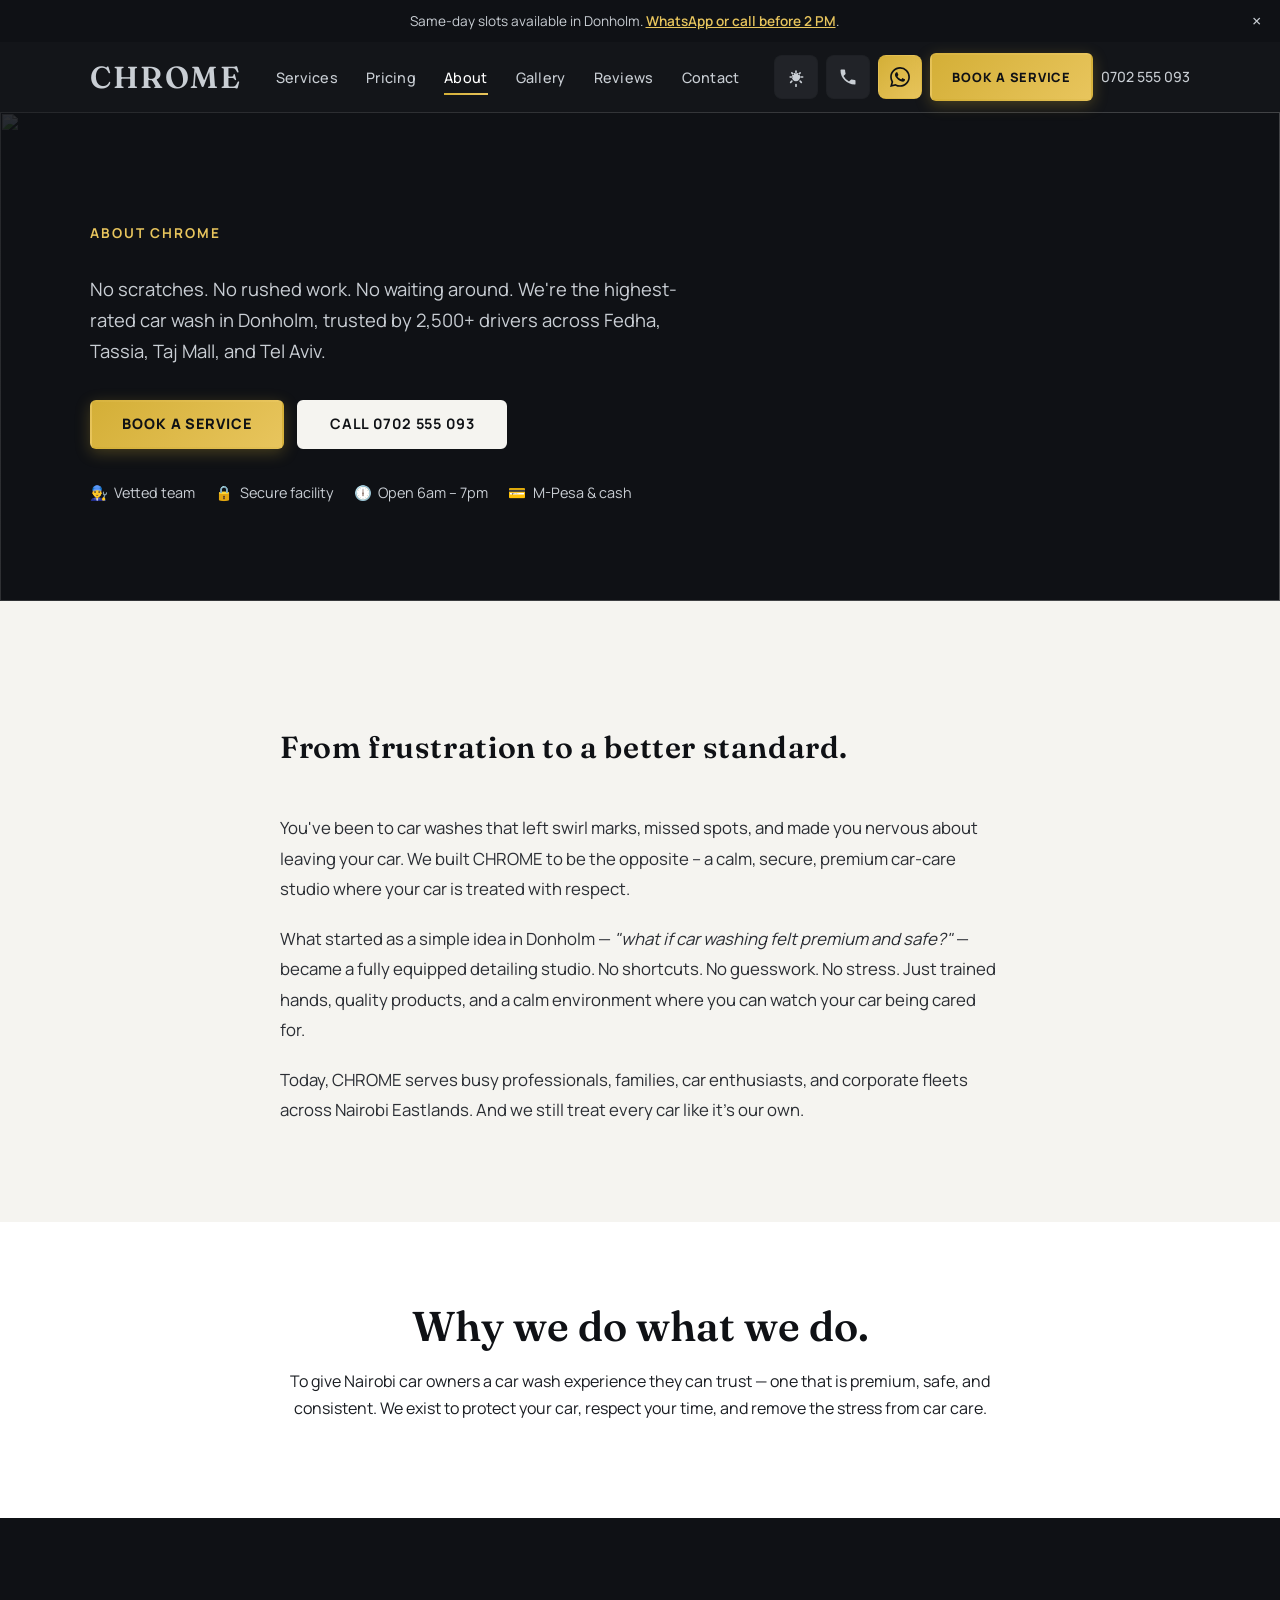
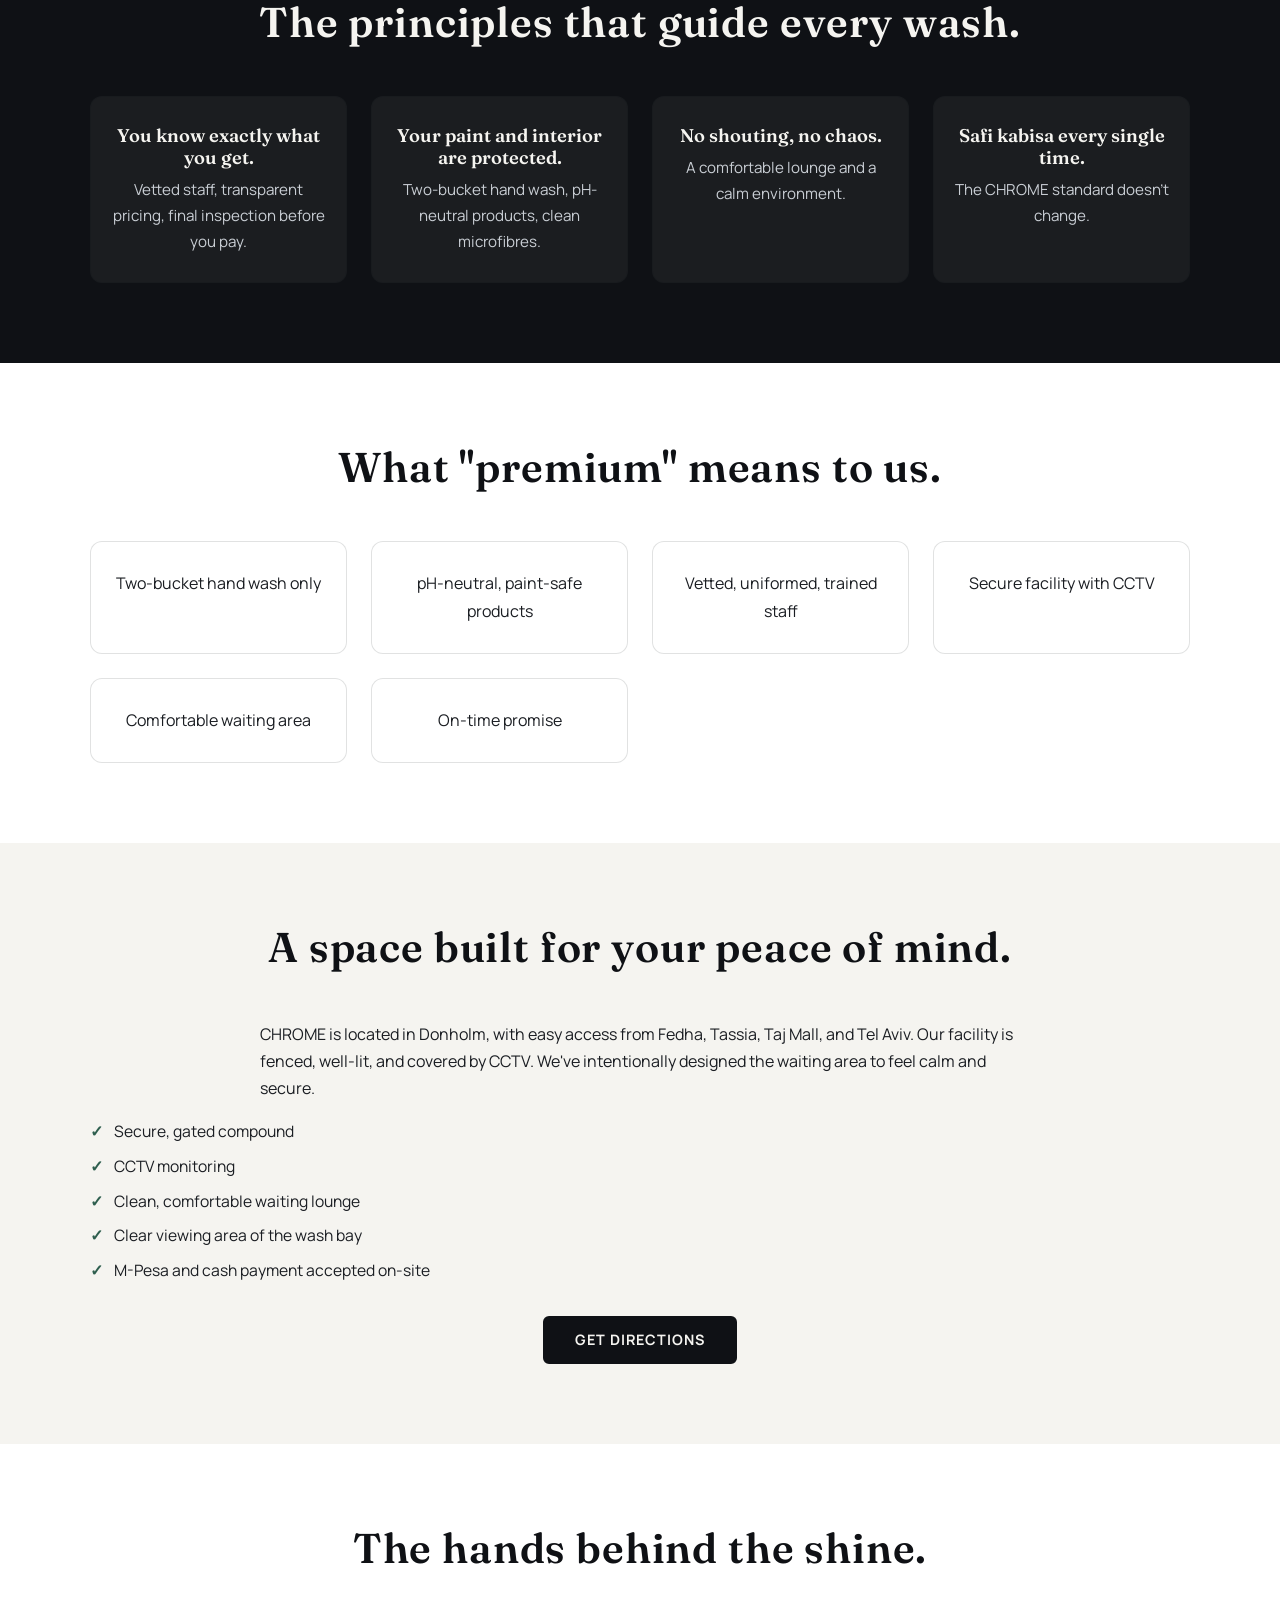
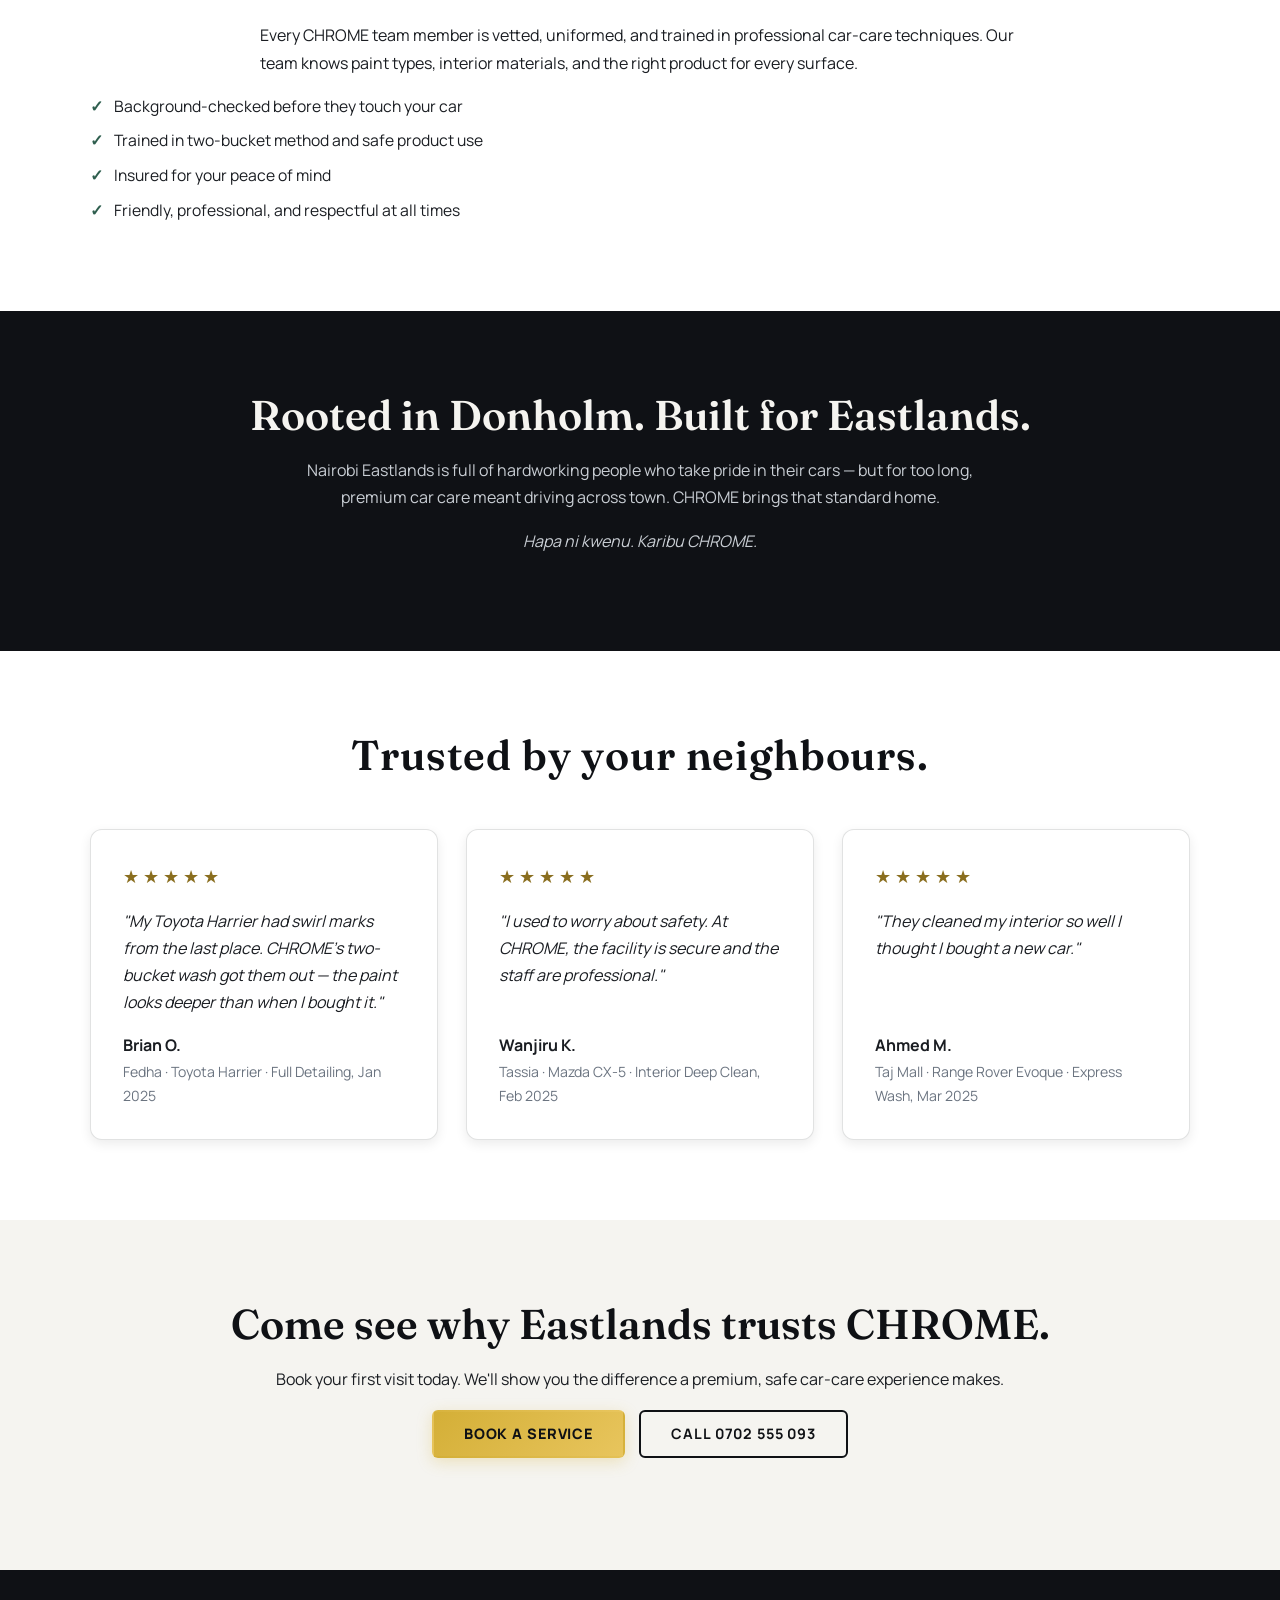
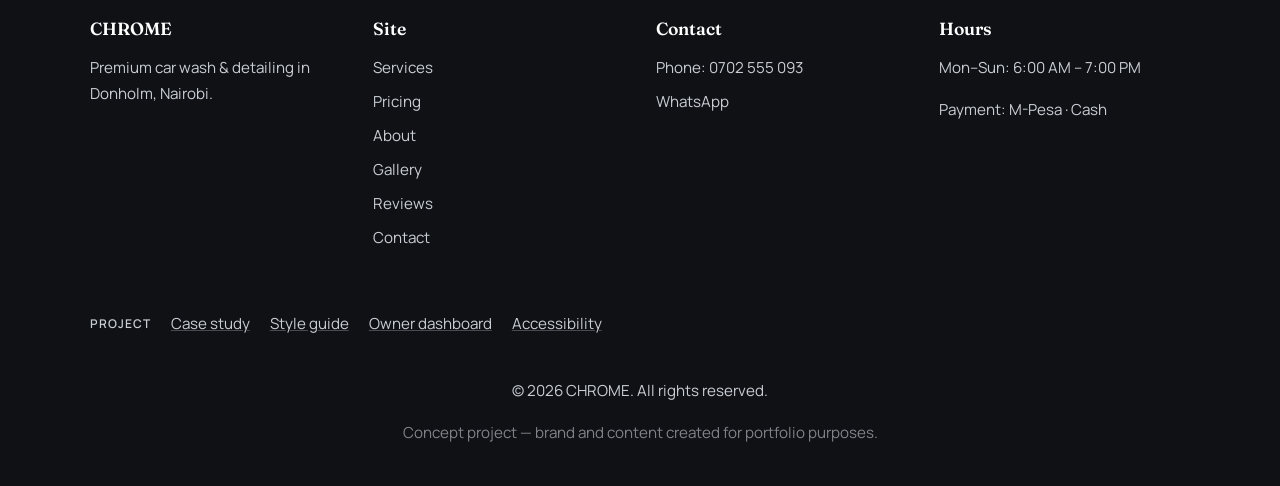
==== commit 38467a2e: "Add files via upload" ====
--- a/about.html
+++ b/about.html
@@ -6,11 +6,35 @@
   <title>About CHROME — Premium Car Wash & Detailing in Donholm, Nairobi</title>
   <meta name="description" content="Learn about CHROME, Nairobi Eastlands' trusted premium car wash and detailing studio in Donholm. Vetted staff, secure facility, paint-safe products.">
   <meta name="theme-color" content="#0F1115">
+
+  <!-- Open Graph -->
+  <meta property="og:type" content="website">
+  <meta property="og:site_name" content="CHROME Car Wash & Detailing">
+  <meta property="og:locale" content="en_KE">
+  <meta property="og:title" content="About CHROME — Car Wash & Detailing in Donholm">
+  <meta property="og:description" content="Vetted staff, secure facility, paint-safe products. Built so Eastlands has a premium car-care standard it can trust.">
+  <meta property="og:image" content="https://images.unsplash.com/photo-1541899481282-d53bffe3c35d?auto=format&fit=crop&w=1200&h=630&q=75">
+  <meta property="og:image:width" content="1200">
+  <meta property="og:image:height" content="630">
+  <meta property="og:url" content="https://chrome-carwash.example/about.html">
+
+  <!-- Twitter -->
+  <meta name="twitter:card" content="summary_large_image">
+  <meta name="twitter:title" content="About CHROME — Car Wash & Detailing in Donholm">
+  <meta name="twitter:description" content="The safe place for Nairobi's cars. Built for Eastlands. Open 6am–7pm.">
+  <meta name="twitter:image" content="https://images.unsplash.com/photo-1541899481282-d53bffe3c35d?auto=format&fit=crop&w=1200&h=630&q=75">
+
+  <!-- Canonical & PWA -->
+  <link rel="canonical" href="https://chrome-carwash.example/about.html">
   <link rel="manifest" href="manifest.webmanifest">
+  <link rel="apple-touch-icon" href="apple-touch-icon.png">
   <link rel="icon" href="data:image/svg+xml,%3Csvg xmlns='http://www.w3.org/2000/svg' viewBox='0 0 32 32'%3E%3Crect width='32' height='32' rx='6' fill='%230F1115'/%3E%3Ctext x='16' y='23' font-family='Georgia,serif' font-size='20' font-weight='600' text-anchor='middle' fill='%23D4AF37'%3EC%3C/text%3E%3C/svg%3E">
+
+  <!-- Preconnects -->
   <link rel="preconnect" href="https://fonts.googleapis.com">
   <link rel="preconnect" href="https://fonts.gstatic.com" crossorigin>
   <link rel="preconnect" href="https://images.unsplash.com">
+  <link rel="preconnect" href="https://wa.me">
   <link href="https://fonts.googleapis.com/css2?family=Fraunces:opsz,wght@9..144,500;9..144,600&family=Manrope:wght@400;500;600;700;800&display=swap" rel="stylesheet">
   <link rel="preload" as="image" href="https://images.unsplash.com/photo-1541899481282-d53bffe3c35d?auto=format&fit=crop&w=1200&q=75" fetchpriority="high">
   <link rel="stylesheet" href="style.css">
@@ -18,9 +42,10 @@
 <body>
   <a href="#main" class="skip-link">Skip to content</a>
 
-  <div class="announcement-bar">
+  <div class="announcement-bar" id="announcement-bar">
     Same-day slots available in Donholm.
     <a href="https://wa.me/254702555093?text=Hello%20CHROME%2C%20I%20want%20to%20book%20a%20same-day%20slot.">WhatsApp or call before 2 PM</a>.
+    <button class="announcement-dismiss" type="button" aria-label="Dismiss announcement">×</button>
   </div>
 
   <header class="header">
@@ -88,7 +113,7 @@
     <section class="section section-light">
       <div class="container">
         <div class="article">
-          <div class="section-title" style="text-align:left;">
+          <div class="section-title section-title-left">
             <h2>From frustration to a better standard.</h2>
           </div>
           <p class="lead">You've been to car washes that left swirl marks, missed spots, and made you nervous about leaving your car. We built CHROME to be the opposite – a calm, secure, premium car-care studio where your car is treated with respect.</p>
@@ -102,7 +127,7 @@
     <section class="section">
       <div class="container text-center">
         <h2>Why we do what we do.</h2>
-        <p style="max-width:720px;margin:0 auto;">To give Nairobi car owners a car wash experience they can trust — one that is premium, safe, and consistent. We exist to protect your car, respect your time, and remove the stress from car care.</p>
+        <p class="mx-auto max-w-720">To give Nairobi car owners a car wash experience they can trust — one that is premium, safe, and consistent. We exist to protect your car, respect your time, and remove the stress from car care.</p>
       </div>
     </section>
 
@@ -124,7 +149,7 @@
             <p>A comfortable lounge and a calm environment.</p>
           </div>
           <div class="feature-item">
-            <h3>Safi kabisa every single time.</h3>
+            <h3><span lang="sw">Safi kabisa</span> every single time.</h3>
             <p>The CHROME standard doesn't change.</p>
           </div>
         </div>
@@ -150,13 +175,13 @@
     <section class="section section-light">
       <div class="container">
         <div class="section-title"><h2>A space built for your peace of mind.</h2></div>
-        <p style="max-width:760px;margin:0 auto 1.5rem;">CHROME is located in Donholm, with easy access from Fedha, Tassia, Taj Mall, and Tel Aviv. Our facility is fenced, well-lit, and covered by CCTV. We've intentionally designed the waiting area to feel calm and secure.</p>
-        <ul style="max-width:600px;margin:0 auto;">
-          <li style="padding-left:1.5rem;position:relative;margin-bottom:0.5rem;">Secure, gated compound</li>
-          <li style="padding-left:1.5rem;position:relative;margin-bottom:0.5rem;">CCTV monitoring</li>
-          <li style="padding-left:1.5rem;position:relative;margin-bottom:0.5rem;">Clean, comfortable waiting lounge</li>
-          <li style="padding-left:1.5rem;position:relative;margin-bottom:0.5rem;">Clear viewing area of the wash bay</li>
-          <li style="padding-left:1.5rem;position:relative;">M-Pesa and cash payment accepted on-site</li>
+        <p class="mx-auto max-w-760 mb-1">CHROME is located in Donholm, with easy access from Fedha, Tassia, Taj Mall, and Tel Aviv. Our facility is fenced, well-lit, and covered by CCTV. We've intentionally designed the waiting area to feel calm and secure.</p>
+        <ul class="check-list mx-auto max-w-600">
+          <li>Secure, gated compound</li>
+          <li>CCTV monitoring</li>
+          <li>Clean, comfortable waiting lounge</li>
+          <li>Clear viewing area of the wash bay</li>
+          <li>M-Pesa and cash payment accepted on-site</li>
         </ul>
         <div class="text-center mt-2">
           <a href="https://maps.google.com/?q=Donholm,Nairobi" target="_blank" rel="noopener" class="btn btn-primary">Get Directions</a>
@@ -168,12 +193,12 @@
     <section class="section">
       <div class="container">
         <div class="section-title"><h2>The hands behind the shine.</h2></div>
-        <p style="max-width:760px;margin:0 auto 1rem;">Every CHROME team member is vetted, uniformed, and trained in professional car-care techniques. Our team knows paint types, interior materials, and the right product for every surface.</p>
-        <ul style="max-width:600px;margin:0 auto;">
-          <li style="padding-left:1.5rem;position:relative;margin-bottom:0.5rem;">Background-checked before they touch your car</li>
-          <li style="padding-left:1.5rem;position:relative;margin-bottom:0.5rem;">Trained in two-bucket method and safe product use</li>
-          <li style="padding-left:1.5rem;position:relative;margin-bottom:0.5rem;">Insured for your peace of mind</li>
-          <li style="padding-left:1.5rem;position:relative;">Friendly, professional, and respectful at all times</li>
+        <p class="mx-auto max-w-760 mb-1">Every CHROME team member is vetted, uniformed, and trained in professional car-care techniques. Our team knows paint types, interior materials, and the right product for every surface.</p>
+        <ul class="check-list mx-auto max-w-600">
+          <li>Background-checked before they touch your car</li>
+          <li>Trained in two-bucket method and safe product use</li>
+          <li>Insured for your peace of mind</li>
+          <li>Friendly, professional, and respectful at all times</li>
         </ul>
       </div>
     </section>
@@ -182,8 +207,8 @@
     <section class="section section-dark">
       <div class="container text-center">
         <h2>Rooted in Donholm. Built for Eastlands.</h2>
-        <p style="max-width:720px;margin:0 auto;">Nairobi Eastlands is full of hardworking people who take pride in their cars — but for too long, premium car care meant driving across town. CHROME brings that standard home.</p>
-        <p style="font-style:italic;">Hapa ni kwenu. Karibu CHROME.</p>
+        <p class="mx-auto max-w-720">Nairobi Eastlands is full of hardworking people who take pride in their cars — but for too long, premium car care meant driving across town. CHROME brings that standard home.</p>
+        <p style="font-style:italic;"><span lang="sw">Hapa ni kwenu. Karibu CHROME.</span></p>
       </div>
     </section>
 
@@ -219,7 +244,7 @@
       <div class="container text-center">
         <h2>Come see why Eastlands trusts CHROME.</h2>
         <p>Book your first visit today. We'll show you the difference a premium, safe car-care experience makes.</p>
-        <div class="hero-cta" style="justify-content:center;">
+        <div class="hero-cta hero-cta-center">
           <a href="book.html" class="btn btn-whatsapp">Book a service</a>
           <a href="tel:+254702555093" class="btn btn-outline">Call 0702 555 093</a>
         </div>
--- a/style.css
+++ b/style.css
@@ -1,54 +1,178 @@
-/* =========================================
-   CHROME — Design System v3.1
-   Updates: focus-visible fix, FAQ truncation fix,
-            :has() fallback classes, sticky tables,
-            dismissible announcement bar
-   ========================================= */
-
-/* ---------- Tokens ---------- */
+/* =========================================================
+   CHROME — Design System v4.0
+   ---------------------------------------------------------
+   A single-file CSS architecture for the CHROME car wash
+   marketing site. No preprocessor. No build step.
+
+   Structure:
+     1.  Tokens (design system)
+     2.  Fonts (self-hosted — opt-in)
+     3.  Reset & Base
+     4.  Focus
+     5.  Typography
+     6.  Buttons
+     7.  Announcement Bar
+     8.  Header & Navigation
+     9.  Hero
+    10.  Social Proof
+    11.  Sections (generic)
+    12.  Services / Cards / Features / Steps
+    13.  Pricing
+    14.  Tables
+    15.  Service Detail
+    16.  Add-ons & Fleet
+    17.  Gallery
+    18.  Before / After
+    19.  Lightbox
+    20.  Testimonials
+    21.  FAQ
+    22.  Contact & Forms
+    23.  Footer
+    24.  Floating Buttons
+    25.  PWA Prompt
+    26.  Scroll Reveal
+    27.  Utilities
+    28.  Booking Flow
+    29.  Style Guide Page
+    30.  Case Study Page
+    31.  Accessibility Page
+    32.  Dashboard Page
+    33.  Offline Page
+    34.  Web Components
+    35.  View Transitions
+    36.  Reduced Motion
+    37.  Responsive Breakpoints
+    38.  Print
+   ========================================================= */
+
+
+/* =========================================================
+   1. TOKENS
+   ========================================================= */
 :root {
-  --color-dark: #0F1115;
-  --color-surface: #1A1D22;
-  --color-silver: #C9CED4;
-  --color-ivory: #F5F4F0;
-  --color-trust: #2E5E4E;
-  --color-whatsapp: #D4AF37;
-  --color-whatsapp-light: #E8C55D;
-  --color-whatsapp-dark: #8A6E1F;
-  --color-text-light: #F5F4F0;
-  --color-text-dark: #1A1D22;
-  --color-text-muted: #6B7480;
-  --color-border: rgba(201, 206, 212, 0.18);
-  --color-canvas: var(--color-ivory);
+  /* Brand colors */
+  --color-dark:            #0F1115;
+  --color-surface:         #1A1D22;
+  --color-silver:          #C9CED4;
+  --color-ivory:           #F5F4F0;
+  --color-trust:           #2E5E4E;
+  --color-whatsapp:        #D4AF37;
+  --color-whatsapp-light:  #E8C55D;
+  --color-whatsapp-dark:   #8A6E1F;
+
+  /* Text */
+  --color-text-light:      #F5F4F0;
+  --color-text-dark:       #1A1D22;
+  --color-text-muted:      #6B7480;
+  --color-border:          rgba(201, 206, 212, 0.18);
+
+  /* Theme canvas (overridden per theme) */
+  --color-canvas:          var(--color-ivory);
+  --color-canvas-text:     var(--color-text-dark);
+
+  /* Semantic */
+  --color-error:           #B00020;
+  --color-success-bg:      #E5F5EC;
+  --color-success-text:    #1F5C3C;
+  --color-success-border:  #B8DFC9;
+  --color-error-bg:        #FCE8E8;
+  --color-error-text:      #8A1E1E;
+  --color-error-border:    #F2C0C0;
+
+  /* Typography */
+  --font-heading: 'Fraunces', Georgia, 'Times New Roman', serif;
+  --font-body:    'Manrope', -apple-system, BlinkMacSystemFont, 'Segoe UI', Roboto, sans-serif;
+  --font-mono:    'SFMono-Regular', Consolas, 'Liberation Mono', Menlo, monospace;
+
+  /* Shadows */
+  --shadow-sm:    0 4px 12px rgba(0, 0, 0, 0.08);
+  --shadow-md:    0 8px 24px rgba(0, 0, 0, 0.12);
+  --shadow-lg:    0 20px 50px rgba(0, 0, 0, 0.18);
+  --shadow-gold:  0 4px 15px rgba(212, 175, 55, 0.28);
+
+  /* Cards */
+  --card-radius:        12px;
+  --card-padding:       2rem;
+  --card-shadow:        var(--shadow-sm);
+  --card-shadow-hover:  var(--shadow-md);
+
+  /* Motion */
+  --transition: all 0.25s ease;
+
+  /* Safe areas */
+  --safe-bottom: env(safe-area-inset-bottom, 0px);
+  --safe-top:    env(safe-area-inset-top, 0px);
+}
+
+/* Light theme overrides */
+[data-theme="light"] {
+  --color-canvas:      #FFFFFF;
   --color-canvas-text: var(--color-text-dark);
-
-  --font-heading: 'Fraunces', Georgia, 'Times New Roman', serif;
-  --font-body: 'Manrope', -apple-system, BlinkMacSystemFont, 'Segoe UI', Roboto, sans-serif;
-
-  --shadow-sm: 0 4px 12px rgba(0,0,0,0.08);
-  --shadow-md: 0 8px 24px rgba(0,0,0,0.12);
-  --shadow-lg: 0 20px 50px rgba(0,0,0,0.18);
-  --card-radius: 12px;
-  --card-padding: 2rem;
-  --card-shadow: var(--shadow-sm);
-  --card-shadow-hover: var(--shadow-md);
-
-  --transition: all 0.25s ease;
-  --safe-bottom: env(safe-area-inset-bottom, 0px);
-  --safe-top: env(safe-area-inset-top, 0px);
-}
-
-[data-theme="light"] {
-  --color-canvas: #FFFFFF;
-  --color-canvas-text: var(--color-text-dark);
-  --color-border: rgba(15, 17, 21, 0.12);
-}
-[data-theme="light"] .section-light { background-color: #F8F7F4; }
-[data-theme="light"] .section { background-color: #FFFFFF; }
-
-/* ---------- Reset & Base ---------- */
-*, *::before, *::after { margin: 0; padding: 0; box-sizing: border-box; }
-html { scroll-behavior: smooth; -webkit-text-size-adjust: 100%; }
+  --color-border:      rgba(15, 17, 21, 0.12);
+}
+
+
+/* =========================================================
+   2. FONTS (self-hosted — opt-in)
+   ---------------------------------------------------------
+   Drop WOFF2 files into /fonts/ and uncomment the block.
+   Then remove the Google Fonts <link> and <preconnect> tags
+   from every HTML file's <head>, and add:
+     <link rel="preload" as="font" type="font/woff2"
+           href="/fonts/fraunces-600.woff2" crossorigin>
+     <link rel="preload" as="font" type="font/woff2"
+           href="/fonts/manrope-400.woff2" crossorigin>
+   ========================================================= */
+/*
+@font-face {
+  font-family: 'Fraunces';
+  src: url('/fonts/fraunces-600.woff2') format('woff2');
+  font-weight: 600;
+  font-style: normal;
+  font-display: swap;
+  font-optical-sizing: auto;
+}
+@font-face {
+  font-family: 'Manrope';
+  src: url('/fonts/manrope-400.woff2') format('woff2');
+  font-weight: 400;
+  font-style: normal;
+  font-display: swap;
+}
+@font-face {
+  font-family: 'Manrope';
+  src: url('/fonts/manrope-700.woff2') format('woff2');
+  font-weight: 700;
+  font-style: normal;
+  font-display: swap;
+}
+@font-face {
+  font-family: 'Manrope';
+  src: url('/fonts/manrope-800.woff2') format('woff2');
+  font-weight: 800;
+  font-style: normal;
+  font-display: swap;
+}
+*/
+
+
+/* =========================================================
+   3. RESET & BASE
+   ========================================================= */
+*,
+*::before,
+*::after {
+  margin: 0;
+  padding: 0;
+  box-sizing: border-box;
+}
+
+html {
+  scroll-behavior: smooth;
+  -webkit-text-size-adjust: 100%;
+  text-size-adjust: 100%;
+}
+
 body {
   font-family: var(--font-body);
   font-size: 16px;
@@ -56,31 +180,69 @@
   color: var(--color-canvas-text);
   background-color: var(--color-canvas);
   -webkit-font-smoothing: antialiased;
+  -moz-osx-font-smoothing: grayscale;
   overflow-x: hidden;
   padding-bottom: 88px;
 }
-@media (min-width: 1024px) { body { padding-bottom: 0; } }
-
-img { max-width: 100%; height: auto; display: block; }
-a { color: inherit; text-decoration: none; transition: var(--transition); }
-ul { list-style: none; }
-button { font: inherit; }
+
+img {
+  max-width: 100%;
+  height: auto;
+  display: block;
+}
+
+a {
+  color: inherit;
+  text-decoration: none;
+  transition: var(--transition);
+}
+
+ul {
+  list-style: none;
+}
+
+button {
+  font: inherit;
+}
+
+iframe {
+  border: 0;
+}
 
 .skip-link {
-  position: absolute; top: -100px; left: 12px;
-  background: var(--color-dark); color: #fff;
-  padding: 0.75rem 1.25rem; border-radius: 6px;
-  z-index: 2000; font-weight: 600; transition: top 0.2s ease;
-}
-.skip-link:focus { top: 12px; }
-
-/* ---------- Focus visible (fixed: gold-on-gold) ---------- */
+  position: absolute;
+  top: -100px;
+  left: 12px;
+  background: var(--color-dark);
+  color: #fff;
+  padding: 0.75rem 1.25rem;
+  border-radius: 6px;
+  z-index: 2000;
+  font-weight: 600;
+  transition: top 0.2s ease;
+}
+.skip-link:focus {
+  top: 12px;
+}
+
+.container {
+  width: 100%;
+  max-width: 1140px;
+  margin: 0 auto;
+  padding: 0 20px;
+}
+
+
+/* =========================================================
+   4. FOCUS
+   ========================================================= */
 :focus-visible {
   outline: 3px solid var(--color-whatsapp);
   outline-offset: 2px;
   border-radius: 4px;
   box-shadow: 0 0 0 2px rgba(15, 17, 21, 0.85);
 }
+
 .btn-whatsapp:focus-visible,
 .nav-icon-btn-wa:focus-visible,
 .pwa-prompt .pwa-install-btn:focus-visible,
@@ -90,226 +252,508 @@
   box-shadow: 0 0 0 2px #0F1115;
 }
 
-.container { width: 100%; max-width: 1140px; margin: 0 auto; padding: 0 20px; }
-
-/* ---------- Typography ---------- */
-h1, h2, h3, h4 { font-family: var(--font-heading); font-weight: 600; line-height: 1.2; color: var(--color-dark); }
-h1 { font-size: 3.5rem; margin-bottom: 1.2rem; }
-h2 { font-size: 2.6rem; margin-bottom: 1rem; }
-h3 { font-size: 1.6rem; margin-bottom: 0.8rem; }
-p { margin-bottom: 1rem; }
-
-.section-title { text-align: center; margin-bottom: 3rem; }
-.section-title h2 { font-size: 2.6rem; margin-bottom: 0.5rem; letter-spacing: 0.02em; }
-.section-title p { color: var(--color-text-muted); font-size: 1.05rem; max-width: 620px; margin-inline: auto; }
-
-.lead { font-size: 1.15rem; line-height: 1.75; color: var(--color-text-dark); }
+
+/* =========================================================
+   5. TYPOGRAPHY
+   ========================================================= */
+h1, h2, h3, h4 {
+  font-family: var(--font-heading);
+  font-weight: 600;
+  line-height: 1.2;
+  color: var(--color-dark);
+}
+h1 { font-size: 3.5rem;  margin-bottom: 1.2rem; }
+h2 { font-size: 2.6rem;  margin-bottom: 1rem;   }
+h3 { font-size: 1.6rem;  margin-bottom: 0.8rem; }
+p  { margin-bottom: 1rem; }
+
+.section-title {
+  text-align: center;
+  margin-bottom: 3rem;
+}
+.section-title h2 {
+  font-size: 2.6rem;
+  margin-bottom: 0.5rem;
+  letter-spacing: 0.02em;
+}
+.section-title p {
+  color: var(--color-text-muted);
+  font-size: 1.05rem;
+  max-width: 620px;
+  margin-inline: auto;
+}
+
+.lead {
+  font-size: 1.15rem;
+  line-height: 1.75;
+  color: var(--color-text-dark);
+}
 
 .eyebrow {
-  display: inline-block; font-size: 0.85rem; font-weight: 700;
-  text-transform: uppercase; letter-spacing: 0.14em;
-  color: var(--color-trust); margin-bottom: 0.6rem;
-}
-.section-dark .eyebrow, .hero .eyebrow { color: var(--color-whatsapp-light); }
-
-/* ---------- Buttons ---------- */
+  display: inline-block;
+  font-size: 0.85rem;
+  font-weight: 700;
+  text-transform: uppercase;
+  letter-spacing: 0.14em;
+  color: var(--color-trust);
+  margin-bottom: 0.6rem;
+}
+.section-dark .eyebrow,
+.hero .eyebrow {
+  color: var(--color-whatsapp-light);
+}
+
+
+/* =========================================================
+   6. BUTTONS
+   ========================================================= */
 .btn {
-  display: inline-flex; align-items: center; justify-content: center; gap: 0.5rem;
-  font-family: var(--font-body); font-size: 0.9rem; font-weight: 700;
-  text-transform: uppercase; letter-spacing: 0.06em;
-  padding: 0.95rem 1.9rem; border-radius: 6px; cursor: pointer;
+  display: inline-flex;
+  align-items: center;
+  justify-content: center;
+  gap: 0.5rem;
+  font-family: var(--font-body);
+  font-size: 0.9rem;
+  font-weight: 700;
+  text-transform: uppercase;
+  letter-spacing: 0.06em;
+  padding: 0.95rem 1.9rem;
+  border-radius: 6px;
+  cursor: pointer;
   transition: transform 0.15s ease, background 0.25s ease, box-shadow 0.25s ease, color 0.25s ease;
-  border: 2px solid transparent; text-align: center; line-height: 1;
-  min-height: 48px; position: relative; overflow: hidden;
-}
-.btn:active { transform: scale(0.97); }
+  border: 2px solid transparent;
+  text-align: center;
+  line-height: 1;
+  min-height: 48px;
+  position: relative;
+  overflow: hidden;
+}
+.btn:active {
+  transform: scale(0.97);
+}
 .btn::before {
-  content: ''; position: absolute; top: 0; left: -100%; width: 50%; height: 100%;
-  background: linear-gradient(90deg, transparent, rgba(255,255,255,0.25), transparent);
-  transition: left 0.6s ease; z-index: 1; pointer-events: none;
-}
-.btn:hover::before { left: 150%; }
-.btn > * { position: relative; z-index: 2; }
-
-.btn-primary { background-color: var(--color-dark); color: var(--color-text-light); border-color: var(--color-dark); }
-.btn-primary:hover { background-color: var(--color-surface); border-color: var(--color-surface); box-shadow: 0 4px 20px rgba(15,17,21,0.3); transform: translateY(-2px); }
-
-.btn-outline { background-color: transparent; color: var(--color-dark); border-color: var(--color-dark); }
-.btn-outline:hover { background-color: var(--color-dark); color: var(--color-text-light); transform: translateY(-2px); }
+  content: '';
+  position: absolute;
+  top: 0;
+  left: -100%;
+  width: 50%;
+  height: 100%;
+  background: linear-gradient(90deg, transparent, rgba(255, 255, 255, 0.25), transparent);
+  transition: left 0.6s ease;
+  z-index: 1;
+  pointer-events: none;
+}
+.btn:hover::before {
+  left: 150%;
+}
+.btn > * {
+  position: relative;
+  z-index: 2;
+}
+
+.btn-primary {
+  background-color: var(--color-dark);
+  color: var(--color-text-light);
+  border-color: var(--color-dark);
+}
+.btn-primary:hover {
+  background-color: var(--color-surface);
+  border-color: var(--color-surface);
+  box-shadow: 0 4px 20px rgba(15, 17, 21, 0.3);
+  transform: translateY(-2px);
+}
+
+.btn-outline {
+  background-color: transparent;
+  color: var(--color-dark);
+  border-color: var(--color-dark);
+}
+.btn-outline:hover {
+  background-color: var(--color-dark);
+  color: var(--color-text-light);
+  transform: translateY(-2px);
+}
 
 .btn-whatsapp {
   background: linear-gradient(135deg, var(--color-whatsapp), var(--color-whatsapp-light));
-  color: #0F1115; border-color: transparent; font-weight: 800;
-  box-shadow: 0 4px 15px rgba(212,175,55,0.28);
-}
-.btn-whatsapp:hover { background: linear-gradient(135deg, #B8962E, #D4AF37); color: #0F1115; box-shadow: 0 6px 22px rgba(212,175,55,0.4); transform: translateY(-2px); }
-
-.btn-light { background-color: var(--color-text-light); color: var(--color-dark); border-color: var(--color-text-light); }
-.btn-light:hover { background-color: var(--color-silver); border-color: var(--color-silver); transform: translateY(-2px); }
-
-.btn-sm { padding: 0.6rem 1.1rem; font-size: 0.8rem; min-height: 40px; }
-.btn-block { width: 100%; }
-
-/* ---------- Announcement Bar (dismissible) ---------- */
+  color: #0F1115;
+  border-color: transparent;
+  font-weight: 800;
+  box-shadow: var(--shadow-gold);
+}
+.btn-whatsapp:hover {
+  background: linear-gradient(135deg, #B8962E, #D4AF37);
+  color: #0F1115;
+  box-shadow: 0 6px 22px rgba(212, 175, 55, 0.4);
+  transform: translateY(-2px);
+}
+
+.btn-light {
+  background-color: var(--color-text-light);
+  color: var(--color-dark);
+  border-color: var(--color-text-light);
+}
+.btn-light:hover {
+  background-color: var(--color-silver);
+  border-color: var(--color-silver);
+  transform: translateY(-2px);
+}
+
+.btn-sm {
+  padding: 0.6rem 1.1rem;
+  font-size: 0.8rem;
+  min-height: 40px;
+}
+
+.btn-block {
+  width: 100%;
+}
+
+.btn-disabled {
+  opacity: 0.4;
+  pointer-events: none;
+  cursor: not-allowed;
+}
+
+
+/* =========================================================
+   7. ANNOUNCEMENT BAR
+   ========================================================= */
 .announcement-bar {
-  background-color: var(--color-dark); color: var(--color-silver);
-  text-align: center; padding: 0.6rem 3rem 0.6rem 1rem; font-size: 0.85rem;
-  position: relative; z-index: 1001;
-}
-.announcement-bar a { color: var(--color-whatsapp-light); text-decoration: underline; font-weight: 600; }
-.announcement-bar a:hover { color: #fff; }
-.announcement-bar.hidden { display: none; }
+  background-color: var(--color-dark);
+  color: var(--color-silver);
+  text-align: center;
+  padding: 0.6rem 3rem 0.6rem 1rem;
+  font-size: 0.85rem;
+  position: relative;
+  z-index: 1001;
+}
+.announcement-bar a {
+  color: var(--color-whatsapp-light);
+  text-decoration: underline;
+  font-weight: 600;
+}
+.announcement-bar a:hover {
+  color: #fff;
+}
+.announcement-bar.hidden {
+  display: none;
+}
+
 .announcement-dismiss {
-  position: absolute; right: 6px; top: 50%;
+  position: absolute;
+  right: 6px;
+  top: 50%;
   transform: translateY(-50%);
-  background: transparent; border: none;
+  background: transparent;
+  border: none;
   color: var(--color-silver);
-  width: 36px; height: 36px; border-radius: 50%;
+  width: 36px;
+  height: 36px;
+  border-radius: 50%;
   cursor: pointer;
-  display: inline-flex; align-items: center; justify-content: center;
-  font-size: 1.2rem; line-height: 1;
+  display: inline-flex;
+  align-items: center;
+  justify-content: center;
+  font-size: 1.2rem;
+  line-height: 1;
   transition: var(--transition);
 }
-.announcement-dismiss:hover { background: rgba(255,255,255,0.1); color: #fff; }
-.announcement-dismiss:focus-visible { outline: 2px solid var(--color-whatsapp); outline-offset: 2px; box-shadow: none; }
-
-/* ---------- Header ---------- */
+.announcement-dismiss:hover {
+  background: rgba(255, 255, 255, 0.1);
+  color: #fff;
+}
+.announcement-dismiss:focus-visible {
+  outline: 2px solid var(--color-whatsapp);
+  outline-offset: 2px;
+  box-shadow: none;
+}
+
+
+/* =========================================================
+   8. HEADER & NAVIGATION
+   ========================================================= */
 .header {
-  background-color: rgba(15,17,21,0.98);
-  position: sticky; top: 0; z-index: 1000;
+  background-color: rgba(15, 17, 21, 0.98);
+  position: sticky;
+  top: 0;
+  z-index: 1000;
   transition: box-shadow 0.25s ease;
 }
-.header.scrolled { box-shadow: 0 4px 20px rgba(0,0,0,0.25); }
-
-.nav { display: flex; align-items: center; justify-content: space-between; height: 70px; gap: 1rem; }
+.header.scrolled {
+  box-shadow: 0 4px 20px rgba(0, 0, 0, 0.25);
+}
+
+.nav {
+  display: flex;
+  align-items: center;
+  justify-content: space-between;
+  height: 70px;
+  gap: 1rem;
+}
 
 .logo {
-  font-family: var(--font-heading); font-size: 1.9rem; font-weight: 600;
-  color: var(--color-silver); letter-spacing: 0.05em; line-height: 1; flex-shrink: 0;
-}
-
-.nav-menu { display: flex; align-items: center; gap: 1.75rem; }
+  font-family: var(--font-heading);
+  font-size: 1.9rem;
+  font-weight: 600;
+  color: var(--color-silver);
+  letter-spacing: 0.05em;
+  line-height: 1;
+  flex-shrink: 0;
+}
+
+.nav-menu {
+  display: flex;
+  align-items: center;
+  gap: 1.75rem;
+}
 .nav-menu a {
-  color: var(--color-silver); font-size: 0.9rem; font-weight: 500;
-  letter-spacing: 0.02em; position: relative; padding: 0.25rem 0;
-}
-.nav-menu a:hover { color: #fff; }
+  color: var(--color-silver);
+  font-size: 0.9rem;
+  font-weight: 500;
+  letter-spacing: 0.02em;
+  position: relative;
+  padding: 0.25rem 0;
+}
+.nav-menu a:hover {
+  color: #fff;
+}
 .nav-menu a::after {
-  content: ''; position: absolute; bottom: -4px; left: 0; width: 0; height: 2px;
+  content: '';
+  position: absolute;
+  bottom: -4px;
+  left: 0;
+  width: 0;
+  height: 2px;
   background: linear-gradient(90deg, var(--color-whatsapp), var(--color-whatsapp-light));
   transition: width 0.25s ease;
 }
-.nav-menu a:hover::after { width: 100%; }
-.nav-menu a.active { color: #fff; }
-.nav-menu a.active::after { width: 100%; }
-
-.nav-actions { display: flex; align-items: center; gap: 0.5rem; flex-shrink: 0; }
-
-.nav-cta-desktop { display: none; padding: 0.7rem 1.25rem; font-size: 0.8rem; }
-.nav-phone-desktop { display: none; color: var(--color-silver); font-size: 0.88rem; font-weight: 500; }
-.nav-phone-desktop:hover { color: var(--color-whatsapp-light); }
+.nav-menu a:hover::after {
+  width: 100%;
+}
+.nav-menu a.active {
+  color: #fff;
+}
+.nav-menu a.active::after {
+  width: 100%;
+}
+
+.nav-actions {
+  display: flex;
+  align-items: center;
+  gap: 0.5rem;
+  flex-shrink: 0;
+}
+
+.nav-cta-desktop {
+  display: none;
+  padding: 0.7rem 1.25rem;
+  font-size: 0.8rem;
+}
+.nav-phone-desktop {
+  display: none;
+  color: var(--color-silver);
+  font-size: 0.88rem;
+  font-weight: 500;
+}
+.nav-phone-desktop:hover {
+  color: var(--color-whatsapp-light);
+}
 
 .nav-icon-btn {
-  display: inline-flex; align-items: center; justify-content: center;
-  width: 44px; height: 44px; border-radius: 8px;
-  background: rgba(201,206,212,0.08); color: var(--color-silver);
-  border: 1px solid var(--color-border); transition: var(--transition);
-}
-.nav-icon-btn:hover { background: rgba(201,206,212,0.16); color: #fff; }
-.nav-icon-btn svg { width: 20px; height: 20px; fill: currentColor; }
+  display: inline-flex;
+  align-items: center;
+  justify-content: center;
+  width: 44px;
+  height: 44px;
+  border-radius: 8px;
+  background: rgba(201, 206, 212, 0.08);
+  color: var(--color-silver);
+  border: 1px solid var(--color-border);
+  transition: var(--transition);
+}
+.nav-icon-btn:hover {
+  background: rgba(201, 206, 212, 0.16);
+  color: #fff;
+}
+.nav-icon-btn svg {
+  width: 20px;
+  height: 20px;
+  fill: currentColor;
+}
 .nav-icon-btn-wa {
   background: linear-gradient(135deg, var(--color-whatsapp), var(--color-whatsapp-light));
-  color: #0F1115; border-color: transparent;
-}
-.nav-icon-btn-wa:hover { color: #0F1115; filter: brightness(1.05); }
+  color: #0F1115;
+  border-color: transparent;
+}
+.nav-icon-btn-wa:hover {
+  color: #0F1115;
+  filter: brightness(1.05);
+}
 
 .theme-toggle .icon-moon,
-.theme-toggle .icon-sun { display: none; }
+.theme-toggle .icon-sun {
+  display: none;
+}
 [data-theme="light"] .theme-toggle .icon-sun,
-html:not([data-theme="light"]) .theme-toggle .icon-moon { display: block; }
+html:not([data-theme="light"]) .theme-toggle .icon-moon {
+  display: block;
+}
 
 .hamburger {
-  display: inline-flex; flex-direction: column; justify-content: center; align-items: center;
-  cursor: pointer; background: rgba(201,206,212,0.08);
-  border: 1px solid var(--color-border); border-radius: 8px;
-  padding: 0; width: 44px; height: 44px; gap: 4px;
+  display: inline-flex;
+  flex-direction: column;
+  justify-content: center;
+  align-items: center;
+  cursor: pointer;
+  background: rgba(201, 206, 212, 0.08);
+  border: 1px solid var(--color-border);
+  border-radius: 8px;
+  padding: 0;
+  width: 44px;
+  height: 44px;
+  gap: 4px;
 }
 .hamburger span {
-  display: block; width: 20px; height: 2px;
-  background-color: var(--color-silver); transition: var(--transition); border-radius: 1px;
-}
-.hamburger.active span:nth-child(1) { transform: translateY(6px) rotate(45deg); }
-.hamburger.active span:nth-child(2) { opacity: 0; }
-.hamburger.active span:nth-child(3) { transform: translateY(-6px) rotate(-45deg); }
-
-.nav-menu-cta { display: none; }
-
-@media (max-width: 1023px) {
-  .nav-menu {
-    position: fixed; top: 70px; left: 0; right: 0;
-    background-color: var(--color-dark); flex-direction: column;
-    align-items: stretch; padding: 1.5rem 1.5rem calc(2rem + var(--safe-bottom));
-    gap: 0.25rem; transform: translateY(-120%);
-    transition: transform 0.3s ease; z-index: 999;
-    max-height: calc(100vh - 70px); overflow-y: auto;
-    box-shadow: 0 12px 30px rgba(0,0,0,0.4);
-  }
-  .nav-menu.active { transform: translateY(0); }
-  .nav-menu a { display: block; padding: 0.9rem 0.5rem; font-size: 1rem; border-bottom: 1px solid var(--color-border); }
-  .nav-menu a::after { display: none; }
-  .nav-menu a.active { color: var(--color-whatsapp-light); }
-  .nav-menu-cta { display: block; margin-top: 1rem; border: none; }
-  .nav-menu-cta .btn { width: 100%; }
-  .nav-cta-desktop, .nav-phone-desktop { display: none; }
-}
-
-@media (min-width: 1024px) {
-  .nav-menu { position: static; background: none; transform: none; padding: 0; max-height: none; }
-  .nav-cta-desktop { display: inline-flex; }
-  .nav-phone-desktop { display: inline-block; }
-  .nav-icon-btn { display: inline-flex; }
-  .hamburger { display: none; }
-  .nav-menu-cta { display: none !important; }
-}
-
-/* ---------- Hero ---------- */
+  display: block;
+  width: 20px;
+  height: 2px;
+  background-color: var(--color-silver);
+  transition: var(--transition);
+  border-radius: 1px;
+}
+.hamburger.active span:nth-child(1) {
+  transform: translateY(6px) rotate(45deg);
+}
+.hamburger.active span:nth-child(2) {
+  opacity: 0;
+}
+.hamburger.active span:nth-child(3) {
+  transform: translateY(-6px) rotate(-45deg);
+}
+
+.nav-menu-cta {
+  display: none;
+}
+
+
+/* =========================================================
+   9. HERO
+   ========================================================= */
 .hero {
-  position: relative; padding: 5rem 0 6rem;
-  color: var(--color-text-light); background-color: var(--color-dark);
-  overflow: hidden; isolation: isolate;
-}
-.hero-bg { position: absolute; inset: 0; width: 100%; height: 100%; object-fit: cover; z-index: 0; }
+  position: relative;
+  padding: 5rem 0 6rem;
+  color: var(--color-text-light);
+  background-color: var(--color-dark);
+  overflow: hidden;
+  isolation: isolate;
+}
+.hero-bg {
+  position: absolute;
+  inset: 0;
+  width: 100%;
+  height: 100%;
+  object-fit: cover;
+  z-index: 0;
+}
 .hero-overlay {
-  position: absolute; inset: 0;
-  background: linear-gradient(135deg, rgba(15,17,21,0.88) 0%, rgba(15,17,21,0.65) 100%);
+  position: absolute;
+  inset: 0;
+  background: linear-gradient(135deg, rgba(15, 17, 21, 0.88) 0%, rgba(15, 17, 21, 0.65) 100%);
   z-index: 1;
 }
-.hero .container { position: relative; z-index: 2; }
+.hero .container {
+  position: relative;
+  z-index: 2;
+}
 .hero h1 {
-  color: var(--color-text-light); font-size: 3rem; margin-bottom: 1.5rem;
+  color: var(--color-text-light);
+  font-size: 3rem;
+  margin-bottom: 1.5rem;
   background: linear-gradient(135deg, #F5F4F0 0%, #C9CED4 55%, #D4AF37 100%);
-  -webkit-background-clip: text; background-clip: text; -webkit-text-fill-color: transparent;
-}
-.hero p { color: var(--color-silver); font-size: 1.15rem; max-width: 620px; margin-bottom: 2rem; }
-.hero-cta { display: flex; gap: 0.85rem; flex-wrap: wrap; margin-bottom: 2rem; }
-.hero-trust { display: flex; flex-wrap: wrap; gap: 1.25rem; color: var(--color-silver); font-size: 0.9rem; list-style: none; padding: 0; margin: 0; }
-.hero-trust li, .hero-trust > span { display: inline-flex; align-items: center; gap: 0.4rem; }
-.hero-trust i { font-style: normal; color: var(--color-whatsapp-light); }
-
-.hero-split { display: grid; grid-template-columns: 1.2fr 0.8fr; gap: 2rem; align-items: center; }
+  -webkit-background-clip: text;
+  background-clip: text;
+  -webkit-text-fill-color: transparent;
+}
+.hero p {
+  color: var(--color-silver);
+  font-size: 1.15rem;
+  max-width: 620px;
+  margin-bottom: 2rem;
+}
+.hero-cta {
+  display: flex;
+  gap: 0.85rem;
+  flex-wrap: wrap;
+  margin-bottom: 2rem;
+}
+.hero-trust {
+  display: flex;
+  flex-wrap: wrap;
+  gap: 1.25rem;
+  color: var(--color-silver);
+  font-size: 0.9rem;
+  list-style: none;
+  padding: 0;
+  margin: 0;
+}
+.hero-trust li,
+.hero-trust > span {
+  display: inline-flex;
+  align-items: center;
+  gap: 0.4rem;
+}
+.hero-trust i {
+  font-style: normal;
+  color: var(--color-whatsapp-light);
+}
+
+.hero-split {
+  display: grid;
+  grid-template-columns: 1.2fr 0.8fr;
+  gap: 2rem;
+  align-items: center;
+}
 .hero-card {
-  background: rgba(255,255,255,0.08); padding: 2rem;
-  border-radius: var(--card-radius); border: 1px solid var(--color-border);
-}
-.hero-card h3 { color: var(--color-text-light); margin-bottom: 0.5rem; }
-.hero-card p { color: var(--color-silver); margin-bottom: 1.5rem; }
-
-.hero-rating { display: flex; align-items: center; flex-wrap: wrap; gap: 0.5rem; margin-bottom: 1.5rem; color: var(--color-silver); }
-.rating-stars { color: var(--color-whatsapp-light); font-size: 1.4rem; letter-spacing: 4px; }
-.rating-score { font-weight: 700; font-size: 1.2rem; color: #fff; }
-.rating-count { font-size: 0.9rem; }
-
-.hero-reveal { display: inline-block; }
+  background: rgba(255, 255, 255, 0.08);
+  padding: 2rem;
+  border-radius: var(--card-radius);
+  border: 1px solid var(--color-border);
+}
+.hero-card h3 {
+  color: var(--color-text-light);
+  margin-bottom: 0.5rem;
+}
+.hero-card p {
+  color: var(--color-silver);
+  margin-bottom: 1.5rem;
+}
+
+.hero-rating {
+  display: flex;
+  align-items: center;
+  flex-wrap: wrap;
+  gap: 0.5rem;
+  margin-bottom: 1.5rem;
+  color: var(--color-silver);
+}
+.rating-stars {
+  color: var(--color-whatsapp-light);
+  font-size: 1.4rem;
+  letter-spacing: 4px;
+}
+.rating-score {
+  font-weight: 700;
+  font-size: 1.2rem;
+  color: #fff;
+}
+.rating-count {
+  font-size: 0.9rem;
+}
+
+.hero-reveal {
+  display: inline-block;
+}
 .hero-reveal .word {
   display: inline-block;
   opacity: 0;
@@ -325,126 +769,2246 @@
 .hero-reveal .word:nth-child(7) { animation-delay: 0.47s; }
 .hero-reveal .word:nth-child(8) { animation-delay: 0.54s; }
 .hero-reveal .word:nth-child(9) { animation-delay: 0.61s; }
+
 @keyframes heroWord {
-  to { opacity: 1; transform: translateY(0); }
-}
-
-/* ---------- Social Proof ---------- */
-.social-proof { background-color: var(--color-surface); color: var(--color-silver); padding: 1.25rem 0; }
-.social-proof .container { display: flex; justify-content: space-between; flex-wrap: wrap; gap: 0.85rem 1.25rem; }
-.social-proof-item { display: flex; align-items: center; gap: 0.5rem; font-size: 0.85rem; }
-.social-proof-item .icon { color: var(--color-whatsapp-light); font-size: 1.1rem; }
-
-/* ---------- Sections ---------- */
-.section { padding: 5rem 0; background-color: var(--color-canvas); }
-.section-dark { background-color: var(--color-dark); color: var(--color-text-light); }
-.section-dark h2, .section-dark h3 { color: var(--color-text-light); }
-.section-dark p { color: var(--color-silver); }
-.section-light { background-color: var(--color-ivory); }
-[data-theme="light"] .section-light { background-color: #FAF9F6; }
-
-/* ---------- Services / Cards ---------- */
-.services-grid { display: grid; grid-template-columns: repeat(auto-fit, minmax(260px, 1fr)); gap: 1.75rem; }
+  to {
+    opacity: 1;
+    transform: translateY(0);
+  }
+}
+
+
+/* =========================================================
+   10. SOCIAL PROOF
+   ========================================================= */
+.social-proof {
+  background-color: var(--color-surface);
+  color: var(--color-silver);
+  padding: 1.25rem 0;
+}
+.social-proof .container {
+  display: flex;
+  justify-content: space-between;
+  flex-wrap: wrap;
+  gap: 0.85rem 1.25rem;
+}
+.social-proof-item {
+  display: flex;
+  align-items: center;
+  gap: 0.5rem;
+  font-size: 0.85rem;
+}
+.social-proof-item .icon {
+  color: var(--color-whatsapp-light);
+  font-size: 1.1rem;
+}
+
+
+/* =========================================================
+   11. SECTIONS
+   ========================================================= */
+.section {
+  padding: 5rem 0;
+  background-color: var(--color-canvas);
+}
+
+.section-dark {
+  background-color: var(--color-dark);
+  color: var(--color-text-light);
+}
+.section-dark h1,
+.section-dark h2,
+.section-dark h3,
+.section-dark h4 {
+  color: var(--color-text-light);
+}
+.section-dark p,
+.section-dark li {
+  color: var(--color-silver);
+}
+.section-dark a {
+  color: var(--color-silver);
+}
+.section-dark a:hover {
+  color: #fff;
+}
+
+.section-light {
+  background-color: var(--color-ivory);
+}
+
+
+/* =========================================================
+   12. SERVICES / CARDS / FEATURES / STEPS
+   ========================================================= */
+.services-grid {
+  display: grid;
+  grid-template-columns: repeat(auto-fit, minmax(260px, 1fr));
+  gap: 1.75rem;
+}
+
 .service-card {
-  background: #fff; border-radius: var(--card-radius); padding: var(--card-padding);
-  box-shadow: var(--card-shadow); transition: var(--transition);
-  border: 1px solid var(--color-border); position: relative; overflow: hidden;
-  display: flex; flex-direction: column;
+  background: #fff;
+  border-radius: var(--card-radius);
+  padding: var(--card-padding);
+  box-shadow: var(--card-shadow);
+  transition: var(--transition);
+  border: 1px solid var(--color-border);
+  position: relative;
+  overflow: hidden;
+  display: flex;
+  flex-direction: column;
 }
 .service-card::after {
-  content: ''; position: absolute; bottom: 0; left: 0; width: 100%; height: 3px;
+  content: '';
+  position: absolute;
+  bottom: 0;
+  left: 0;
+  width: 100%;
+  height: 3px;
   background: linear-gradient(90deg, var(--color-whatsapp), var(--color-whatsapp-light));
-  transform: scaleX(0); transform-origin: left; transition: transform 0.3s ease;
-}
-.service-card:hover::after { transform: scaleX(1); }
-.service-card:hover { box-shadow: var(--card-shadow-hover); transform: translateY(-6px); }
-.service-card .icon { font-size: 2rem; margin-bottom: 1rem; display: inline-block; }
-.service-card h3 { margin-bottom: 0.5rem; }
-.service-card .price { font-weight: 700; color: var(--color-trust); margin-bottom: 0.25rem; font-size: 1.25rem; }
-.service-card .time { color: var(--color-text-muted); font-size: 0.85rem; margin-bottom: 1rem; }
-.service-card ul { margin: 0 0 1.25rem; padding: 0; }
-.service-card ul li { position: relative; padding-left: 1.4rem; font-size: 0.95rem; margin-bottom: 0.4rem; }
-.service-card ul li::before { content: '✓'; position: absolute; left: 0; color: var(--color-trust); font-weight: 700; }
-.service-card .btn { margin-top: auto; }
-
-.features-grid { display: grid; grid-template-columns: repeat(auto-fit, minmax(240px, 1fr)); gap: 1.5rem; }
+  transform: scaleX(0);
+  transform-origin: left;
+  transition: transform 0.3s ease;
+}
+.service-card:hover::after {
+  transform: scaleX(1);
+}
+.service-card:hover {
+  box-shadow: var(--card-shadow-hover);
+  transform: translateY(-6px);
+}
+.service-card .icon {
+  font-size: 2rem;
+  margin-bottom: 1rem;
+  display: inline-block;
+}
+.service-card h3 {
+  margin-bottom: 0.5rem;
+}
+.service-card .price {
+  font-weight: 700;
+  color: var(--color-trust);
+  margin-bottom: 0.25rem;
+  font-size: 1.25rem;
+}
+.service-card .time {
+  color: var(--color-text-muted);
+  font-size: 0.85rem;
+  margin-bottom: 1rem;
+}
+.service-card ul {
+  margin: 0 0 1.25rem;
+  padding: 0;
+}
+.service-card ul li {
+  position: relative;
+  padding-left: 1.4rem;
+  font-size: 0.95rem;
+  margin-bottom: 0.4rem;
+}
+.service-card ul li::before {
+  content: '✓';
+  position: absolute;
+  left: 0;
+  color: var(--color-trust);
+  font-weight: 700;
+}
+.service-card .btn {
+  margin-top: auto;
+}
+
+.features-grid {
+  display: grid;
+  grid-template-columns: repeat(auto-fit, minmax(240px, 1fr));
+  gap: 1.5rem;
+}
 .feature-item {
-  text-align: center; padding: 1.75rem 1.25rem;
-  background: rgba(255,255,255,0.05); border-radius: var(--card-radius);
-  border: 1px solid var(--color-border); transition: var(--transition);
-}
-.section-light .feature-item { background: #fff; border-color: var(--color-border); box-shadow: var(--shadow-sm); }
-.feature-item:hover { border-color: var(--color-whatsapp); transform: translateY(-4px); box-shadow: 0 8px 30px rgba(0,0,0,0.12); }
-.feature-item .icon { font-size: 1.8rem; margin-bottom: 0.75rem; display: inline-block; }
-.feature-item h3 { font-size: 1.15rem; margin-bottom: 0.5rem; }
-.feature-item p { font-size: 0.95rem; margin: 0; color: var(--color-text-muted); }
-.section-dark .feature-item p { color: var(--color-silver); }
-
-.steps { display: grid; grid-template-columns: repeat(auto-fit, minmax(220px, 1fr)); gap: 2rem; counter-reset: step; }
-.step { position: relative; padding: 2.25rem 1.5rem 1.75rem; background: #fff; border-radius: var(--card-radius); box-shadow: var(--card-shadow); transition: var(--transition); }
-.step:hover { box-shadow: var(--card-shadow-hover); transform: translateY(-4px); }
+  text-align: center;
+  padding: 1.75rem 1.25rem;
+  background: rgba(255, 255, 255, 0.05);
+  border-radius: var(--card-radius);
+  border: 1px solid var(--color-border);
+  transition: var(--transition);
+}
+.section-light .feature-item {
+  background: #fff;
+  border-color: var(--color-border);
+  box-shadow: var(--shadow-sm);
+}
+.feature-item:hover {
+  border-color: var(--color-whatsapp);
+  transform: translateY(-4px);
+  box-shadow: 0 8px 30px rgba(0, 0, 0, 0.12);
+}
+.feature-item .icon {
+  font-size: 1.8rem;
+  margin-bottom: 0.75rem;
+  display: inline-block;
+}
+.feature-item h3 {
+  font-size: 1.15rem;
+  margin-bottom: 0.5rem;
+}
+.feature-item p {
+  font-size: 0.95rem;
+  margin: 0;
+  color: var(--color-text-muted);
+}
+.section-dark .feature-item p {
+  color: var(--color-silver);
+}
+
+.steps {
+  display: grid;
+  grid-template-columns: repeat(auto-fit, minmax(220px, 1fr));
+  gap: 2rem;
+  counter-reset: step;
+}
+.step {
+  position: relative;
+  padding: 2.25rem 1.5rem 1.75rem;
+  background: #fff;
+  border-radius: var(--card-radius);
+  box-shadow: var(--card-shadow);
+  transition: var(--transition);
+}
+.step:hover {
+  box-shadow: var(--card-shadow-hover);
+  transform: translateY(-4px);
+}
 .step::before {
-  counter-increment: step; content: counter(step);
-  position: absolute; top: -20px; left: 20px;
+  counter-increment: step;
+  content: counter(step);
+  position: absolute;
+  top: -20px;
+  left: 20px;
   background: linear-gradient(135deg, var(--color-whatsapp), var(--color-whatsapp-light));
-  color: #0F1115; width: 40px; height: 40px; border-radius: 50%;
-  display: flex; align-items: center; justify-content: center;
-  font-weight: 800; font-size: 1.05rem;
-  box-shadow: 0 4px 12px rgba(212,175,55,0.3);
-}
-.step h3 { margin-bottom: 0.5rem; font-size: 1.15rem; }
-.step p { margin: 0; font-size: 0.95rem; color: var(--color-text-muted); }
-
-/* ---------- Pricing ---------- */
-.pricing-grid { display: grid; grid-template-columns: repeat(auto-fit, minmax(260px, 1fr)); gap: 1.75rem; }
+  color: #0F1115;
+  width: 40px;
+  height: 40px;
+  border-radius: 50%;
+  display: flex;
+  align-items: center;
+  justify-content: center;
+  font-weight: 800;
+  font-size: 1.05rem;
+  box-shadow: 0 4px 12px rgba(212, 175, 55, 0.3);
+}
+.step h3 {
+  margin-bottom: 0.5rem;
+  font-size: 1.15rem;
+}
+.step p {
+  margin: 0;
+  font-size: 0.95rem;
+  color: var(--color-text-muted);
+}
+
+
+/* =========================================================
+   13. PRICING
+   ========================================================= */
+.pricing-grid {
+  display: grid;
+  grid-template-columns: repeat(auto-fit, minmax(260px, 1fr));
+  gap: 1.75rem;
+}
 .pricing-card {
-  background: #fff; border-radius: var(--card-radius); padding: var(--card-padding);
-  box-shadow: var(--card-shadow); border: 1px solid var(--color-border);
-  text-align: center; position: relative; transition: var(--transition);
-  display: flex; flex-direction: column;
-}
-.pricing-card:hover { box-shadow: var(--card-shadow-hover); transform: translateY(-4px); }
-.pricing-card.highlight { border: 2px solid var(--color-whatsapp); box-shadow: 0 8px 30px rgba(212,175,55,0.18); }
+  background: #fff;
+  border-radius: var(--card-radius);
+  padding: var(--card-padding);
+  box-shadow: var(--card-shadow);
+  border: 1px solid var(--color-border);
+  text-align: center;
+  position: relative;
+  transition: var(--transition);
+  display: flex;
+  flex-direction: column;
+}
+.pricing-card:hover {
+  box-shadow: var(--card-shadow-hover);
+  transform: translateY(-4px);
+}
+.pricing-card.highlight {
+  border: 2px solid var(--color-whatsapp);
+  box-shadow: 0 8px 30px rgba(212, 175, 55, 0.18);
+}
 .pricing-card .badge {
-  position: absolute; top: -12px; left: 50%; transform: translateX(-50%);
+  position: absolute;
+  top: -12px;
+  left: 50%;
+  transform: translateX(-50%);
   background: linear-gradient(135deg, var(--color-whatsapp), var(--color-whatsapp-light));
-  color: #0F1115; padding: 0.3rem 1rem; border-radius: 20px;
-  font-size: 0.75rem; font-weight: 800; text-transform: uppercase;
-  letter-spacing: 0.05em; white-space: nowrap;
-}
-.pricing-card .price { font-size: 2.5rem; font-weight: 700; color: var(--color-dark); margin-bottom: 0.75rem; font-family: var(--font-heading); }
-.pricing-card ul { text-align: left; margin: 0 0 1.5rem; padding: 0; }
-.pricing-card li { padding: 0.5rem 0; border-bottom: 1px solid var(--color-border); font-size: 0.95rem; }
-.pricing-card li:last-child { border-bottom: none; }
-.pricing-card .btn { margin-top: auto; }
-
-/* ---------- Tables (with sticky first column on mobile) ---------- */
+  color: #0F1115;
+  padding: 0.3rem 1rem;
+  border-radius: 20px;
+  font-size: 0.75rem;
+  font-weight: 800;
+  text-transform: uppercase;
+  letter-spacing: 0.05em;
+  white-space: nowrap;
+}
+.pricing-card .price {
+  font-size: 2.5rem;
+  font-weight: 700;
+  color: var(--color-dark);
+  margin-bottom: 0.75rem;
+  font-family: var(--font-heading);
+}
+.pricing-card ul {
+  text-align: left;
+  margin: 0 0 1.5rem;
+  padding: 0;
+}
+.pricing-card li {
+  padding: 0.5rem 0;
+  border-bottom: 1px solid var(--color-border);
+  font-size: 0.95rem;
+}
+.pricing-card li:last-child {
+  border-bottom: none;
+}
+.pricing-card .btn {
+  margin-top: auto;
+}
+
+
+/* =========================================================
+   14. TABLES
+   ========================================================= */
 .table-responsive {
-  overflow-x: auto; -webkit-overflow-scrolling: touch;
-  background: #fff; border-radius: var(--card-radius);
-  box-shadow: var(--shadow-sm); border: 1px solid var(--color-border);
+  overflow-x: auto;
+  -webkit-overflow-scrolling: touch;
+  background: #fff;
+  border-radius: var(--card-radius);
+  box-shadow: var(--shadow-sm);
+  border: 1px solid var(--color-border);
   position: relative;
 }
 .table-responsive::after {
-  content: 'Scroll →'; position: absolute; top: 12px; right: 12px;
-  font-size: 0.7rem; color: var(--color-text-muted);
-  background: rgba(255,255,255,0.9); padding: 2px 8px; border-radius: 10px;
+  content: 'Scroll →';
+  position: absolute;
+  top: 12px;
+  right: 12px;
+  font-size: 0.7rem;
+  color: var(--color-text-muted);
+  background: rgba(255, 255, 255, 0.9);
+  padding: 2px 8px;
+  border-radius: 10px;
   pointer-events: none;
 }
-@media (min-width: 768px) { .table-responsive::after { display: none; } }
-.table-responsive table { min-width: 600px; width: 100%; border-collapse: collapse; }
-.table-responsive th, .table-responsive td {
-  padding: 0.9rem 1rem; text-align: left;
-  border-bottom: 1px solid var(--color-border); font-size: 0.92rem;
+.table-responsive table {
+  min-width: 600px;
+  width: 100%;
+  border-collapse: collapse;
+}
+.table-responsive th,
+.table-responsive td {
+  padding: 0.9rem 1rem;
+  text-align: left;
+  border-bottom: 1px solid var(--color-border);
+  font-size: 0.92rem;
 }
 .table-responsive th {
-  font-weight: 700; color: var(--color-dark);
-  background: #FAFAF7; font-family: var(--font-heading); letter-spacing: 0.02em;
-}
-.table-responsive tr:last-child td { border-bottom: none; }
-
-@media (max-width: 767px) {
-  .table-responsive { scroll-snap-type: x proximity; }
+  font-weight: 700;
+  color: var(--color-dark);
+  background: #FAFAF7;
+  font-family: var(--font-heading);
+  letter-spacing: 0.02em;
+}
+.table-responsive tr:last-child td {
+  border-bottom: none;
+}
+
+
+/* =========================================================
+   15. SERVICE DETAIL
+   ========================================================= */
+.service-detail {
+  display: grid;
+  grid-template-columns: 1fr;
+  gap: 1.75rem;
+  align-items: center;
+  padding: 2rem 0;
+  border-bottom: 1px solid var(--color-border);
+}
+.service-detail:last-child {
+  border-bottom: none;
+}
+.service-detail h3 {
+  display: flex;
+  align-items: center;
+  gap: 0.6rem;
+}
+.service-detail h3 .icon {
+  font-size: 1.6rem;
+}
+.service-detail ul {
+  margin: 1rem 0 1.25rem;
+  padding: 0;
+}
+.service-detail ul li {
+  position: relative;
+  padding-left: 1.5rem;
+  margin-bottom: 0.5rem;
+  font-size: 0.97rem;
+}
+.service-detail ul li::before {
+  content: '✓';
+  position: absolute;
+  left: 0;
+  color: var(--color-trust);
+  font-weight: 800;
+}
+.service-detail-image img {
+  border-radius: var(--card-radius);
+  box-shadow: var(--shadow-md);
+  aspect-ratio: 3 / 2;
+  object-fit: cover;
+  width: 100%;
+}
+
+
+/* =========================================================
+   16. ADD-ONS & FLEET
+   ========================================================= */
+.addons-grid {
+  display: grid;
+  grid-template-columns: repeat(auto-fit, minmax(220px, 1fr));
+  gap: 0.85rem;
+}
+.addon-item {
+  background: rgba(255, 255, 255, 0.06);
+  border: 1px solid var(--color-border);
+  border-radius: 8px;
+  padding: 0.9rem 1.1rem;
+  font-size: 0.95rem;
+  display: flex;
+  align-items: center;
+  justify-content: space-between;
+  gap: 0.5rem;
+  color: var(--color-text-light);
+}
+.section-light .addon-item {
+  background: #fff;
+  color: var(--color-text-dark);
+  border-color: var(--color-border);
+}
+.addon-item strong {
+  color: var(--color-whatsapp-light);
+  font-weight: 700;
+}
+.section-light .addon-item strong {
+  color: var(--color-trust);
+}
+
+.fleet-benefits {
+  display: grid;
+  grid-template-columns: repeat(auto-fit, minmax(240px, 1fr));
+  gap: 1.5rem;
+  margin-bottom: 2rem;
+}
+.benefit {
+  background: #fff;
+  padding: 1.75rem 1.5rem;
+  border-radius: var(--card-radius);
+  box-shadow: var(--shadow-sm);
+  border: 1px solid var(--color-border);
+  transition: var(--transition);
+}
+.benefit:hover {
+  transform: translateY(-4px);
+  box-shadow: var(--card-shadow-hover);
+}
+.benefit h3 {
+  font-size: 1.15rem;
+  margin-bottom: 0.5rem;
+}
+.benefit p {
+  margin: 0;
+  font-size: 0.95rem;
+  color: var(--color-text-muted);
+}
+.section-dark .benefit {
+  background: rgba(255, 255, 255, 0.05);
+  border-color: var(--color-border);
+}
+.section-dark .benefit p {
+  color: var(--color-silver);
+}
+
+
+/* =========================================================
+   17. GALLERY
+   ========================================================= */
+.filter-chips {
+  display: flex;
+  flex-wrap: wrap;
+  gap: 0.6rem;
+  margin-bottom: 2rem;
+  justify-content: center;
+}
+.filter-chip {
+  background: #fff;
+  border: 1px solid var(--color-border);
+  padding: 0.7rem 1.2rem;
+  border-radius: 30px;
+  cursor: pointer;
+  font-size: 0.88rem;
+  font-weight: 600;
+  transition: var(--transition);
+  white-space: nowrap;
+  min-height: 44px;
+  color: var(--color-text-dark);
+}
+.filter-chip.active,
+.filter-chip:hover {
+  background: var(--color-dark);
+  color: #fff;
+  border-color: var(--color-dark);
+}
+
+.gallery-grid {
+  display: grid;
+  grid-template-columns: repeat(auto-fill, minmax(200px, 1fr));
+  gap: 1rem;
+}
+.gallery-item {
+  position: relative;
+  overflow: hidden;
+  border-radius: var(--card-radius);
+  cursor: pointer;
+  aspect-ratio: 4 / 3;
+  background: var(--color-surface);
+}
+.gallery-item img {
+  width: 100%;
+  height: 100%;
+  object-fit: cover;
+  transition: transform 0.5s ease;
+}
+.gallery-item:hover img {
+  transform: scale(1.05);
+}
+.gallery-item .caption {
+  position: absolute;
+  bottom: 0;
+  left: 0;
+  right: 0;
+  background: linear-gradient(transparent, rgba(0, 0, 0, 0.8));
+  color: #fff;
+  padding: 1.5rem 1rem 0.85rem;
+  font-size: 0.85rem;
+  font-weight: 600;
+  letter-spacing: 0.02em;
+}
+
+
+/* =========================================================
+   18. BEFORE / AFTER
+   ========================================================= */
+.before-after {
+  position: relative;
+  width: 100%;
+  max-width: 640px;
+  margin: 0 auto;
+  overflow: hidden;
+  user-select: none;
+  aspect-ratio: 4 / 3;
+  border-radius: var(--card-radius);
+  box-shadow: var(--shadow-md);
+  cursor: zoom-in;
+}
+.before-after img {
+  position: absolute;
+  top: 0;
+  left: 0;
+  width: 100%;
+  height: 100%;
+  object-fit: cover;
+}
+.before-after .after-img {
+  clip-path: inset(0 50% 0 0);
+}
+.before-after input[type="range"] {
+  position: absolute;
+  top: 0;
+  left: 0;
+  width: 100%;
+  height: 100%;
+  opacity: 0;
+  cursor: ew-resize;
+  z-index: 5;
+  margin: 0;
+}
+.before-after input[type="range"]:focus-visible ~ .divider {
+  outline: 3px solid var(--color-whatsapp);
+  outline-offset: 2px;
+}
+.before-after .divider {
+  position: absolute;
+  top: 0;
+  bottom: 0;
+  left: 50%;
+  width: 2px;
+  background: #fff;
+  z-index: 4;
+  pointer-events: none;
+  box-shadow: 0 0 10px rgba(0, 0, 0, 0.3);
+}
+.before-after .divider::after {
+  content: '↔';
+  position: absolute;
+  top: 50%;
+  left: 50%;
+  transform: translate(-50%, -50%);
+  background: linear-gradient(135deg, var(--color-whatsapp), var(--color-whatsapp-light));
+  border-radius: 50%;
+  width: 40px;
+  height: 40px;
+  display: flex;
+  align-items: center;
+  justify-content: center;
+  font-size: 1.15rem;
+  color: #0F1115;
+  box-shadow: 0 4px 12px rgba(0, 0, 0, 0.3);
+  font-weight: 800;
+}
+.before-after .hint {
+  position: absolute;
+  bottom: 12px;
+  left: 50%;
+  transform: translateX(-50%);
+  background: rgba(15, 17, 21, 0.75);
+  color: #fff;
+  padding: 0.4rem 0.9rem;
+  border-radius: 20px;
+  font-size: 0.75rem;
+  font-weight: 600;
+  pointer-events: none;
+  opacity: 1;
+  transition: opacity 0.3s ease;
+  z-index: 6;
+}
+.before-after.dragged .hint {
+  opacity: 0;
+}
+
+
+/* =========================================================
+   19. LIGHTBOX
+   ========================================================= */
+.lightbox {
+  position: fixed;
+  inset: 0;
+  background: rgba(15, 17, 21, 0.96);
+  display: flex;
+  align-items: center;
+  justify-content: center;
+  z-index: 3000;
+  padding: 2rem;
+  opacity: 0;
+  pointer-events: none;
+  transition: opacity 0.25s ease;
+}
+.lightbox.open {
+  opacity: 1;
+  pointer-events: auto;
+}
+.lightbox img {
+  max-width: 100%;
+  max-height: 100%;
+  border-radius: 8px;
+  box-shadow: var(--shadow-lg);
+}
+.lightbox-close {
+  position: absolute;
+  top: 1.5rem;
+  right: 1.5rem;
+  background: rgba(255, 255, 255, 0.1);
+  color: #fff;
+  border: none;
+  width: 44px;
+  height: 44px;
+  border-radius: 50%;
+  cursor: pointer;
+  font-size: 1.5rem;
+  display: flex;
+  align-items: center;
+  justify-content: center;
+  transition: var(--transition);
+}
+.lightbox-close:hover {
+  background: rgba(255, 255, 255, 0.2);
+}
+.lightbox-close:focus-visible {
+  outline: 3px solid var(--color-whatsapp);
+  box-shadow: none;
+}
+
+
+/* =========================================================
+   20. TESTIMONIALS
+   ========================================================= */
+.testimonial-grid {
+  display: grid;
+  grid-template-columns: repeat(auto-fit, minmax(260px, 1fr));
+  gap: 1.75rem;
+}
+.testimonial-card {
+  background: #fff;
+  padding: var(--card-padding);
+  border-radius: var(--card-radius);
+  box-shadow: var(--card-shadow);
+  border: 1px solid var(--color-border);
+  transition: var(--transition);
+  display: flex;
+  flex-direction: column;
+}
+.testimonial-card:hover {
+  box-shadow: var(--card-shadow-hover);
+  transform: translateY(-4px);
+}
+.testimonial-card .stars {
+  color: var(--color-whatsapp-dark);
+  margin-bottom: 1rem;
+  font-size: 1.1rem;
+  letter-spacing: 4px;
+}
+.testimonial-card .quote {
+  font-style: italic;
+  margin-bottom: 1rem;
+  flex-grow: 1;
+}
+.testimonial-card .author {
+  font-weight: 700;
+}
+.testimonial-card .location {
+  color: var(--color-text-muted);
+  font-size: 0.88rem;
+}
+
+
+/* =========================================================
+   21. FAQ
+   ========================================================= */
+.faq-list {
+  max-width: 740px;
+  margin: 0 auto;
+}
+.faq-item {
+  background: #fff;
+  margin-bottom: 0.85rem;
+  border-radius: var(--card-radius);
+  box-shadow: var(--card-shadow);
+  overflow: hidden;
+  transition: var(--transition);
+}
+.faq-item.active {
+  box-shadow: var(--card-shadow-hover);
+  border-left: 3px solid var(--color-whatsapp);
+}
+.faq-question {
+  padding: 1.15rem 1.4rem;
+  cursor: pointer;
+  font-weight: 700;
+  display: flex;
+  justify-content: space-between;
+  align-items: center;
+  gap: 1rem;
+  background: none;
+  border: none;
+  width: 100%;
+  text-align: left;
+  font-size: 1rem;
+  color: var(--color-dark);
+  font-family: var(--font-body);
+  min-height: 56px;
+}
+.faq-question::after {
+  content: '+';
+  font-size: 1.5rem;
+  transition: transform 0.25s ease;
+  color: var(--color-whatsapp-dark);
+  font-weight: 400;
+  line-height: 1;
+  flex-shrink: 0;
+}
+.faq-item.active .faq-question::after {
+  content: '−';
+  transform: rotate(180deg);
+}
+.faq-answer {
+  display: grid;
+  grid-template-rows: 0fr;
+  transition: grid-template-rows 0.3s ease;
+}
+.faq-item.active .faq-answer {
+  grid-template-rows: 1fr;
+}
+.faq-answer > p {
+  overflow: hidden;
+  min-height: 0;
+  padding: 0 1.4rem 1.25rem;
+  margin: 0;
+  color: var(--color-text-muted);
+}
+
+
+/* =========================================================
+   22. CONTACT & FORMS
+   ========================================================= */
+.contact-grid {
+  display: grid;
+  grid-template-columns: 1fr;
+  gap: 2rem;
+}
+.contact-info-card {
+  background: #fff;
+  padding: var(--card-padding);
+  border-radius: var(--card-radius);
+  box-shadow: var(--card-shadow);
+  margin-bottom: 1rem;
+  transition: var(--transition);
+}
+.contact-info-card:hover {
+  box-shadow: var(--card-shadow-hover);
+  transform: translateY(-2px);
+}
+.contact-info-card h3 {
+  margin-bottom: 0.5rem;
+}
+.contact-info-card p:last-child {
+  margin-bottom: 0;
+}
+
+.contact-form .form-field {
+  margin-bottom: 1.1rem;
+}
+.contact-form label {
+  display: block;
+  font-size: 0.85rem;
+  font-weight: 700;
+  color: var(--color-text-dark);
+  margin-bottom: 0.4rem;
+  letter-spacing: 0.02em;
+}
+.contact-form label .req {
+  color: var(--color-error);
+}
+.contact-form input,
+.contact-form textarea,
+.contact-form select {
+  width: 100%;
+  padding: 0.85rem 1rem;
+  border: 1px solid var(--color-border);
+  border-radius: 6px;
+  font-family: var(--font-body);
+  font-size: 1rem;
+  transition: var(--transition);
+  background: #fff;
+  color: var(--color-text-dark);
+  min-height: 48px;
+}
+.contact-form input:focus,
+.contact-form textarea:focus,
+.contact-form select:focus {
+  border-color: var(--color-whatsapp-dark);
+  box-shadow: 0 0 0 3px rgba(212, 175, 55, 0.2);
+  outline: none;
+}
+.contact-form textarea {
+  min-height: 120px;
+  resize: vertical;
+}
+.contact-form button[type="submit"] {
+  width: 100%;
+}
+
+.form-status {
+  margin-top: 1rem;
+  padding: 0.9rem 1rem;
+  border-radius: 6px;
+  font-size: 0.95rem;
+  display: none;
+}
+.form-status.success {
+  display: block;
+  background: var(--color-success-bg);
+  color: var(--color-success-text);
+  border: 1px solid var(--color-success-border);
+}
+.form-status.error {
+  display: block;
+  background: var(--color-error-bg);
+  color: var(--color-error-text);
+  border: 1px solid var(--color-error-border);
+}
+
+
+/* =========================================================
+   23. FOOTER
+   ========================================================= */
+.footer {
+  background-color: var(--color-dark);
+  color: var(--color-silver);
+  padding: 3rem 0 1.5rem;
+}
+.footer-grid {
+  display: grid;
+  grid-template-columns: repeat(auto-fit, minmax(180px, 1fr));
+  gap: 2rem;
+  margin-bottom: 2rem;
+}
+.footer h4 {
+  color: #fff;
+  margin-bottom: 1rem;
+  font-size: 1.1rem;
+}
+.footer a {
+  color: var(--color-silver);
+  display: block;
+  margin-bottom: 0.5rem;
+  font-size: 0.95rem;
+}
+.footer a:hover {
+  color: var(--color-whatsapp-light);
+}
+.footer p {
+  font-size: 0.95rem;
+}
+
+.footer-meta {
+  border-top: 1px solid var(--color-border);
+  padding-top: 1.25rem;
+  margin-bottom: 1rem;
+  display: flex;
+  flex-wrap: wrap;
+  gap: 0.75rem 1.25rem;
+  font-size: 0.85rem;
+  align-items: center;
+}
+.footer-meta-label {
+  color: var(--color-silver);
+  font-weight: 600;
+  text-transform: uppercase;
+  letter-spacing: 0.08em;
+  font-size: 0.75rem;
+}
+.footer-meta a {
+  display: inline;
+  margin: 0;
+  color: var(--color-silver);
+  text-decoration: underline;
+  text-decoration-color: rgba(201, 206, 212, 0.3);
+}
+.footer-meta a:hover {
+  color: var(--color-whatsapp-light);
+  text-decoration-color: currentColor;
+}
+
+.footer-bottom {
+  text-align: center;
+  padding-top: 1.5rem;
+  border-top: 1px solid var(--color-border);
+  font-size: 0.88rem;
+}
+.footer-note {
+  font-size: 0.78rem;
+  color: rgba(201, 206, 212, 0.6);
+  margin-top: 0.5rem;
+}
+
+
+/* =========================================================
+   24. FLOATING BUTTONS
+   ========================================================= */
+.floating-whatsapp {
+  position: fixed;
+  bottom: calc(20px + var(--safe-bottom));
+  right: 20px;
+  width: 56px;
+  height: 56px;
+  border-radius: 50%;
+  background: linear-gradient(135deg, #25D366, #128C7E);
+  display: flex;
+  align-items: center;
+  justify-content: center;
+  box-shadow: 0 4px 20px rgba(37, 211, 102, 0.4);
+  z-index: 998;
+  transition: var(--transition);
+}
+.floating-whatsapp:hover {
+  transform: scale(1.08);
+  box-shadow: 0 6px 30px rgba(37, 211, 102, 0.55);
+}
+.floating-whatsapp svg {
+  width: 28px;
+  height: 28px;
+  display: block;
+}
+
+.back-to-top {
+  position: fixed;
+  bottom: calc(20px + var(--safe-bottom));
+  left: 20px;
+  width: 44px;
+  height: 44px;
+  border-radius: 50%;
+  background: var(--color-dark);
+  color: var(--color-silver);
+  border: none;
+  cursor: pointer;
+  display: flex;
+  align-items: center;
+  justify-content: center;
+  box-shadow: var(--shadow-md);
+  opacity: 0;
+  visibility: hidden;
+  transform: translateY(10px);
+  transition: var(--transition);
+  z-index: 998;
+}
+.back-to-top.visible {
+  opacity: 1;
+  visibility: visible;
+  transform: translateY(0);
+}
+.back-to-top:hover {
+  background: var(--color-whatsapp);
+  color: #0F1115;
+  transform: translateY(-2px);
+}
+.back-to-top svg {
+  width: 20px;
+  height: 20px;
+}
+
+
+/* =========================================================
+   25. PWA PROMPT
+   ========================================================= */
+.pwa-prompt {
+  position: fixed;
+  bottom: calc(20px + var(--safe-bottom));
+  left: 50%;
+  transform: translate(-50%, 150%);
+  z-index: 997;
+  background: var(--color-dark);
+  color: var(--color-text-light);
+  border-radius: 12px;
+  padding: 1rem 1.25rem;
+  box-shadow: var(--shadow-lg);
+  display: flex;
+  align-items: center;
+  gap: 0.85rem;
+  max-width: min(420px, calc(100vw - 40px));
+  transition: transform 0.35s cubic-bezier(0.2, 0.9, 0.3, 1.2);
+  border: 1px solid var(--color-border);
+}
+.pwa-prompt.visible {
+  transform: translate(-50%, 0);
+}
+.pwa-prompt-text {
+  flex: 1;
+  font-size: 0.85rem;
+  line-height: 1.35;
+}
+.pwa-prompt-text strong {
+  display: block;
+  font-size: 0.9rem;
+  color: #fff;
+}
+.pwa-prompt-actions {
+  display: flex;
+  gap: 0.5rem;
+}
+.pwa-prompt button {
+  background: rgba(255, 255, 255, 0.1);
+  border: 1px solid var(--color-border);
+  color: var(--color-silver);
+  padding: 0.5rem 0.9rem;
+  border-radius: 6px;
+  cursor: pointer;
+  font-size: 0.8rem;
+  font-weight: 600;
+  transition: var(--transition);
+}
+.pwa-prompt button:hover {
+  background: rgba(255, 255, 255, 0.2);
+  color: #fff;
+}
+.pwa-prompt .pwa-install-btn {
+  background: linear-gradient(135deg, var(--color-whatsapp), var(--color-whatsapp-light));
+  color: #0F1115;
+  border-color: transparent;
+  font-weight: 800;
+}
+
+
+/* =========================================================
+   26. SCROLL REVEAL
+   ========================================================= */
+.animate-on-scroll {
+  opacity: 0;
+  transform: translateY(30px);
+  transition: opacity 0.6s ease, transform 0.6s ease;
+}
+.animate-on-scroll-visible {
+  opacity: 1;
+  transform: translateY(0);
+}
+
+.stagger-children > * {
+  opacity: 0;
+  transform: translateY(24px);
+  transition: opacity 0.6s ease, transform 0.6s ease;
+}
+.stagger-children.revealed > * {
+  opacity: 1;
+  transform: translateY(0);
+}
+.stagger-children.revealed > *:nth-child(1) { transition-delay: 0.00s; }
+.stagger-children.revealed > *:nth-child(2) { transition-delay: 0.08s; }
+.stagger-children.revealed > *:nth-child(3) { transition-delay: 0.16s; }
+.stagger-children.revealed > *:nth-child(4) { transition-delay: 0.24s; }
+.stagger-children.revealed > *:nth-child(5) { transition-delay: 0.32s; }
+.stagger-children.revealed > *:nth-child(6) { transition-delay: 0.40s; }
+
+
+/* =========================================================
+   27. UTILITIES
+   ========================================================= */
+
+/* --- Text --- */
+.text-center { text-align: center; }
+.text-muted  { color: var(--color-text-muted); }
+.text-sm {
+  font-size: 0.9rem;
+  line-height: 1.5;
+}
+
+/* --- Width constraints --- */
+.max-w-600 { max-width: 600px; }
+.max-w-720 { max-width: 720px; }
+.max-w-760 { max-width: 760px; }
+.mx-auto   { margin-left: auto; margin-right: auto; }
+
+/* --- Layout helpers --- */
+.form-narrow {
+  max-width: 500px;
+}
+.narrow-container {
+  max-width: 640px;
+}
+.filter-chips-left {
+  justify-content: flex-start;
+}
+.section-title-left {
+  text-align: left;
+}
+.hero-cta-center {
+  justify-content: center;
+}
+
+/* --- Spacing --- */
+.m-0    { margin: 0; }
+.mt-1   { margin-top: 1rem; }
+.mt-1-5 { margin-top: 1.5rem; }
+.mt-2   { margin-top: 2rem; }
+.mb-1   { margin-bottom: 1rem; }
+.mb-1-5 { margin-bottom: 1.5rem; }
+.mb-2   { margin-bottom: 2rem; }
+.pt-3-5 { padding-top: 3.5rem; }
+.pb-2   { padding-bottom: 2rem; }
+
+/* --- Visibility --- */
+.hidden {
+  display: none !important;
+}
+
+/* --- Lists --- */
+.check-list {
+  list-style: none;
+  padding: 0;
+  margin: 0;
+}
+.check-list li {
+  position: relative;
+  padding-left: 1.5rem;
+  margin-bottom: 0.5rem;
+  font-size: 0.98rem;
+}
+.check-list li::before {
+  content: '✓';
+  position: absolute;
+  left: 0;
+  color: var(--color-trust);
+  font-weight: 800;
+}
+
+.bullet-list {
+  padding-left: 1.25rem;
+  list-style: disc;
+  color: var(--color-silver);
+}
+.bullet-list li {
+  margin-bottom: 0.25rem;
+}
+
+/* --- Article heading (interior pages) --- */
+.article-h1 {
+  font-size: 2.5rem;
+  margin-bottom: 0.75rem;
+}
+
+/* --- Rating display (reviews page) --- */
+.rating-display {
+  font-size: 3rem;
+  color: var(--color-trust);
+  font-family: var(--font-heading);
+  font-weight: 700;
+  line-height: 1;
+}
+.rating-stars-large {
+  color: var(--color-whatsapp-dark);
+  margin-bottom: 1rem;
+  letter-spacing: 4px;
+  font-size: 1.4rem;
+}
+
+/* --- Footer variants --- */
+.footer-meta-center {
+  border-top: none;
+  padding-top: 0;
+  justify-content: center;
+}
+
+/* --- Spacing demo (style guide) --- */
+.sg-space-bar.w-16 { width: 16px; }
+.sg-space-bar.w-24 { width: 24px; }
+.sg-space-bar.w-32 { width: 32px; }
+.sg-space-bar.w-48 { width: 48px; }
+.sg-space-bar.w-80 { width: 80px; }
+
+/* --- Offline page --- */
+.offline-shell {
+  min-height: 100vh;
+  display: flex;
+  align-items: center;
+  justify-content: center;
+  background: var(--color-dark);
+  color: var(--color-text-light);
+  padding: 2rem;
+}
+.offline-inner { max-width: 520px; }
+.offline-h1    { color: #fff; }
+.offline-p     { color: var(--color-silver); }
+
+
+/* =========================================================
+   28. BOOKING FLOW
+   ========================================================= */
+.booking-shell {
+  max-width: 760px;
+  margin: 0 auto;
+}
+
+.booking-progress {
+  display: flex;
+  align-items: center;
+  gap: 0.5rem;
+  margin-bottom: 2.5rem;
+}
+.booking-step {
+  flex: 1;
+  text-align: center;
+  position: relative;
+  font-size: 0.8rem;
+  font-weight: 700;
+  color: var(--color-text-muted);
+  text-transform: uppercase;
+  letter-spacing: 0.08em;
+  padding-top: 40px;
+}
+.booking-step::before {
+  content: attr(data-step);
+  position: absolute;
+  top: 0;
+  left: 50%;
+  transform: translateX(-50%);
+  width: 32px;
+  height: 32px;
+  border-radius: 50%;
+  background: #fff;
+  border: 2px solid var(--color-border);
+  display: flex;
+  align-items: center;
+  justify-content: center;
+  font-size: 0.85rem;
+  color: var(--color-text-muted);
+  transition: var(--transition);
+}
+.booking-step.active::before {
+  background: var(--color-dark);
+  color: var(--color-whatsapp-light);
+  border-color: var(--color-dark);
+}
+.booking-step.done::before {
+  background: var(--color-whatsapp);
+  color: #0F1115;
+  border-color: var(--color-whatsapp);
+  content: '✓';
+}
+.booking-step.active { color: var(--color-dark); }
+.booking-step.done   { color: var(--color-trust); }
+
+.booking-panel {
+  display: none;
+  animation: panelIn 0.3s ease;
+}
+.booking-panel.active {
+  display: block;
+}
+@keyframes panelIn {
+  from { opacity: 0; transform: translateY(10px); }
+  to   { opacity: 1; transform: none; }
+}
+
+.booking-panel h2 {
+  font-size: 1.75rem;
+  margin-bottom: 0.4rem;
+}
+.booking-panel .sub {
+  color: var(--color-text-muted);
+  margin-bottom: 2rem;
+}
+
+.choice-grid {
+  display: grid;
+  grid-template-columns: 1fr;
+  gap: 0.85rem;
+  margin-bottom: 1.5rem;
+}
+.choice {
+  position: relative;
+  display: block;
+  background: #fff;
+  border: 2px solid var(--color-border);
+  border-radius: var(--card-radius);
+  padding: 1.25rem;
+  cursor: pointer;
+  transition: var(--transition);
+  text-align: left;
+  font-family: var(--font-body);
+}
+.choice:hover {
+  border-color: var(--color-whatsapp);
+  transform: translateY(-2px);
+}
+.choice input {
+  position: absolute;
+  opacity: 0;
+  pointer-events: none;
+}
+.choice .choice-title {
+  font-weight: 700;
+  font-size: 1rem;
+  display: block;
+  color: var(--color-dark);
+  margin-bottom: 0.25rem;
+}
+.choice .choice-meta {
+  font-size: 0.85rem;
+  color: var(--color-text-muted);
+  display: flex;
+  justify-content: space-between;
+  gap: 0.5rem;
+}
+.choice .choice-price {
+  font-weight: 700;
+  color: var(--color-trust);
+}
+.choice:has(input:checked),
+.choice.is-selected {
+  border-color: var(--color-dark);
+  background: linear-gradient(135deg, #fff, #FAFAF7);
+  box-shadow: 0 6px 20px rgba(15, 17, 21, 0.08);
+}
+.choice:has(input:checked)::after,
+.choice.is-selected::after {
+  content: '✓';
+  position: absolute;
+  top: 12px;
+  right: 14px;
+  width: 24px;
+  height: 24px;
+  border-radius: 50%;
+  background: var(--color-whatsapp);
+  color: #0F1115;
+  display: flex;
+  align-items: center;
+  justify-content: center;
+  font-size: 0.8rem;
+  font-weight: 800;
+}
+.choice:has(input:focus-visible) {
+  outline: 3px solid var(--color-whatsapp);
+  outline-offset: 2px;
+}
+
+.pill-row {
+  display: flex;
+  flex-wrap: wrap;
+  gap: 0.6rem;
+  margin-bottom: 1.5rem;
+}
+.pill {
+  position: relative;
+  cursor: pointer;
+  background: #fff;
+  border: 2px solid var(--color-border);
+  border-radius: 30px;
+  padding: 0.6rem 1.2rem;
+  font-size: 0.9rem;
+  font-weight: 600;
+  transition: var(--transition);
+}
+.pill input {
+  position: absolute;
+  opacity: 0;
+  pointer-events: none;
+}
+.pill:has(input:checked),
+.pill.is-selected {
+  background: var(--color-dark);
+  color: #fff;
+  border-color: var(--color-dark);
+}
+.pill:hover {
+  border-color: var(--color-whatsapp);
+}
+
+.datetime-grid {
+  display: grid;
+  grid-template-columns: repeat(auto-fit, minmax(80px, 1fr));
+  gap: 0.5rem;
+  margin-bottom: 1.5rem;
+}
+.slot {
+  position: relative;
+  cursor: pointer;
+  text-align: center;
+  background: #fff;
+  border: 2px solid var(--color-border);
+  border-radius: 8px;
+  padding: 0.75rem 0.5rem;
+  font-size: 0.85rem;
+  font-weight: 600;
+  transition: var(--transition);
+  min-height: 56px;
+  display: flex;
+  flex-direction: column;
+  justify-content: center;
+}
+.slot input {
+  position: absolute;
+  opacity: 0;
+  pointer-events: none;
+}
+.slot small {
+  font-size: 0.7rem;
+  color: var(--color-text-muted);
+  font-weight: 500;
+  display: block;
+}
+.slot:has(input:checked),
+.slot.is-selected {
+  background: var(--color-dark);
+  color: #fff;
+  border-color: var(--color-dark);
+}
+.slot:has(input:checked) small,
+.slot.is-selected small {
+  color: var(--color-whatsapp-light);
+}
+.slot:hover {
+  border-color: var(--color-whatsapp);
+}
+.slot.disabled {
+  opacity: 0.4;
+  cursor: not-allowed;
+  pointer-events: none;
+}
+
+.addon-list {
+  display: grid;
+  grid-template-columns: 1fr;
+  gap: 0.6rem;
+  margin-bottom: 1.5rem;
+}
+.addon-check {
+  position: relative;
+  display: flex;
+  align-items: center;
+  gap: 0.75rem;
+  background: #fff;
+  border: 2px solid var(--color-border);
+  border-radius: 10px;
+  padding: 0.85rem 1rem;
+  cursor: pointer;
+  transition: var(--transition);
+  font-size: 0.92rem;
+}
+.addon-check input {
+  width: 20px;
+  height: 20px;
+  accent-color: var(--color-whatsapp);
+  flex-shrink: 0;
+}
+.addon-check:has(input:checked),
+.addon-check.is-selected {
+  border-color: var(--color-dark);
+  background: #FAFAF7;
+}
+.addon-check span.addon-name {
+  flex: 1;
+  font-weight: 600;
+}
+.addon-check span.addon-price {
+  color: var(--color-trust);
+  font-weight: 700;
+}
+
+.booking-total {
+  background: var(--color-dark);
+  color: var(--color-text-light);
+  border-radius: var(--card-radius);
+  padding: 1.25rem 1.5rem;
+  display: flex;
+  justify-content: space-between;
+  align-items: center;
+  margin: 1.5rem 0;
+  border: 1px solid rgba(212, 175, 55, 0.3);
+}
+.booking-total-label {
+  font-size: 0.85rem;
+  text-transform: uppercase;
+  letter-spacing: 0.08em;
+  color: var(--color-silver);
+}
+.booking-total-value {
+  font-family: var(--font-heading);
+  font-size: 1.75rem;
+  font-weight: 700;
+  color: var(--color-whatsapp-light);
+}
+.booking-total-value.counting {
+  animation: priceFlash 0.4s ease;
+}
+@keyframes priceFlash {
+  0%   { color: #fff; transform: scale(1.06); }
+  100% { color: var(--color-whatsapp-light); transform: scale(1); }
+}
+
+.booking-nav {
+  display: flex;
+  gap: 0.75rem;
+  margin-top: 1.5rem;
+  flex-wrap: wrap;
+}
+.booking-nav .btn {
+  flex: 1;
+  min-width: 140px;
+}
+
+.summary-list {
+  background: #fff;
+  border: 1px solid var(--color-border);
+  border-radius: var(--card-radius);
+  padding: 1.5rem;
+  margin-bottom: 1.5rem;
+}
+.summary-row {
+  display: flex;
+  justify-content: space-between;
+  padding: 0.6rem 0;
+  border-bottom: 1px dashed var(--color-border);
+  font-size: 0.95rem;
+}
+.summary-row:last-child {
+  border-bottom: none;
+}
+.summary-row span:first-child {
+  color: var(--color-text-muted);
+}
+.summary-row span:last-child {
+  font-weight: 600;
+  color: var(--color-dark);
+  text-align: right;
+}
+.summary-row.total {
+  border-top: 2px solid var(--color-dark);
+  border-bottom: none;
+  padding-top: 1rem;
+  margin-top: 0.5rem;
+  font-size: 1.05rem;
+}
+.summary-row.total span:last-child {
+  font-family: var(--font-heading);
+  font-size: 1.3rem;
+  color: var(--color-trust);
+}
+
+.last-booking-banner {
+  background: linear-gradient(135deg, #FBF3D8, #F8ECC2);
+  border: 1px solid #E8C55D;
+  border-radius: 10px;
+  padding: 1rem 1.25rem;
+  margin-bottom: 1.5rem;
+  display: flex;
+  justify-content: space-between;
+  align-items: center;
+  gap: 1rem;
+  flex-wrap: wrap;
+}
+.last-booking-banner p {
+  margin: 0;
+  font-size: 0.9rem;
+  color: #5A4A16;
+}
+.last-booking-banner strong {
+  color: #3D310F;
+}
+
+
+/* =========================================================
+   29. STYLE GUIDE PAGE
+   ========================================================= */
+.sg-section {
+  padding: 3.5rem 0;
+  border-bottom: 1px solid var(--color-border);
+}
+.sg-section:last-child {
+  border-bottom: none;
+}
+.sg-heading {
+  margin-bottom: 2rem;
+}
+.sg-heading h2 {
+  font-size: 2rem;
+  margin-bottom: 0.4rem;
+}
+.sg-heading p {
+  color: var(--color-text-muted);
+  margin: 0;
+  font-size: 0.95rem;
+}
+.sg-sub {
+  font-size: 0.8rem;
+  text-transform: uppercase;
+  letter-spacing: 0.12em;
+  font-weight: 700;
+  color: var(--color-trust);
+  margin-bottom: 1rem;
+}
+.sg-grid {
+  display: grid;
+  gap: 1.25rem;
+}
+.sg-grid.cols-2 { grid-template-columns: repeat(auto-fit, minmax(240px, 1fr)); }
+.sg-grid.cols-3 { grid-template-columns: repeat(auto-fit, minmax(180px, 1fr)); }
+.sg-row {
+  display: flex;
+  flex-wrap: wrap;
+  gap: 0.75rem;
+  align-items: center;
+  margin-bottom: 1rem;
+}
+.sg-swatch {
+  border-radius: 10px;
+  overflow: hidden;
+  border: 1px solid var(--color-border);
+  background: #fff;
+}
+.sg-swatch-color {
+  height: 80px;
+}
+.sg-swatch-meta {
+  padding: 0.75rem 0.85rem;
+  font-size: 0.8rem;
+}
+.sg-swatch-name {
+  font-weight: 700;
+  display: block;
+  margin-bottom: 0.15rem;
+}
+.sg-swatch-code {
+  font-family: var(--font-mono);
+  color: var(--color-text-muted);
+  font-size: 0.75rem;
+}
+.sg-type-row {
+  display: flex;
+  align-items: baseline;
+  gap: 1rem;
+  padding: 1rem 0;
+  border-bottom: 1px dashed var(--color-border);
+}
+.sg-type-row:last-child {
+  border-bottom: none;
+}
+.sg-type-label {
+  font-size: 0.75rem;
+  color: var(--color-text-muted);
+  font-family: var(--font-mono);
+  min-width: 100px;
+}
+.sg-space-bar {
+  height: 24px;
+  background: linear-gradient(135deg, var(--color-whatsapp), var(--color-whatsapp-light));
+  border-radius: 4px;
+  display: inline-block;
+  vertical-align: middle;
+}
+.sg-space-row {
+  display: flex;
+  align-items: center;
+  gap: 1rem;
+  padding: 0.5rem 0;
+  font-size: 0.85rem;
+}
+.sg-space-label {
+  font-family: var(--font-mono);
+  min-width: 70px;
+  color: var(--color-text-muted);
+}
+
+
+/* =========================================================
+   30. CASE STUDY PAGE
+   ========================================================= */
+.article {
+  max-width: 720px;
+  margin: 0 auto;
+}
+.article > * + * {
+  margin-top: 1.25rem;
+}
+.article h2 {
+  font-size: 1.9rem;
+  margin-top: 3rem;
+  margin-bottom: 1rem;
+}
+.article h3 {
+  font-size: 1.3rem;
+  margin-top: 2rem;
+  margin-bottom: 0.5rem;
+}
+.article p {
+  font-size: 1.05rem;
+  line-height: 1.8;
+  color: #2A2D33;
+}
+.article ul,
+.article ol {
+  margin: 1rem 0 1rem 1.5rem;
+  font-size: 1.05rem;
+  line-height: 1.8;
+}
+.article ul li,
+.article ol li {
+  margin-bottom: 0.5rem;
+}
+.article blockquote {
+  border-left: 4px solid var(--color-whatsapp);
+  padding: 0.5rem 0 0.5rem 1.5rem;
+  margin: 1.5rem 0;
+  font-family: var(--font-heading);
+  font-size: 1.25rem;
+  font-style: italic;
+  color: var(--color-dark);
+  line-height: 1.5;
+}
+.article code {
+  background: #F0EFEA;
+  border-radius: 4px;
+  padding: 0.15rem 0.4rem;
+  font-family: var(--font-mono);
+  font-size: 0.9em;
+}
+.article .callout {
+  background: #FAFAF7;
+  border-left: 4px solid var(--color-trust);
+  padding: 1.25rem 1.5rem;
+  border-radius: 0 10px 10px 0;
+  margin: 1.5rem 0;
+  font-size: 1rem;
+  color: #2A2D33;
+}
+.article .kpi-grid {
+  display: grid;
+  grid-template-columns: repeat(auto-fit, minmax(160px, 1fr));
+  gap: 1rem;
+  margin: 1.5rem 0;
+}
+.article .kpi {
+  background: var(--color-dark);
+  color: var(--color-text-light);
+  border-radius: 10px;
+  padding: 1.25rem 1rem;
+  text-align: center;
+}
+.article .kpi-value {
+  font-family: var(--font-heading);
+  font-size: 1.75rem;
+  font-weight: 700;
+  color: var(--color-whatsapp-light);
+  display: block;
+}
+.article .kpi-label {
+  font-size: 0.8rem;
+  text-transform: uppercase;
+  letter-spacing: 0.08em;
+  color: var(--color-silver);
+}
+
+.toc {
+  background: #FAFAF7;
+  border: 1px solid var(--color-border);
+  border-radius: var(--card-radius);
+  padding: 1.25rem 1.5rem;
+  margin-bottom: 2rem;
+  font-size: 0.95rem;
+}
+.toc ol {
+  margin: 0.5rem 0 0 1.25rem;
+}
+.toc li {
+  margin-bottom: 0.35rem;
+}
+.toc a {
+  color: var(--color-trust);
+  text-decoration: underline;
+}
+.toc a:hover {
+  color: var(--color-dark);
+}
+
+
+/* =========================================================
+   31. ACCESSIBILITY PAGE
+   ========================================================= */
+.a11y-badges {
+  display: flex;
+  flex-wrap: wrap;
+  gap: 0.6rem;
+  margin: 1.5rem 0;
+}
+.a11y-badge {
+  display: inline-flex;
+  align-items: center;
+  gap: 0.4rem;
+  background: #EAF5EF;
+  color: #1F5C3C;
+  border: 1px solid #B8DFC9;
+  padding: 0.5rem 0.85rem;
+  border-radius: 20px;
+  font-size: 0.85rem;
+  font-weight: 600;
+}
+.a11y-badge::before {
+  content: '✓';
+  font-weight: 800;
+}
+
+
+/* =========================================================
+   32. DASHBOARD PAGE
+   ========================================================= */
+.dash-shell {
+  background: #F2F1EC;
+  min-height: 100vh;
+  padding-bottom: 4rem;
+}
+.dash-top {
+  background: var(--color-dark);
+  color: var(--color-text-light);
+  padding: 1rem 0;
+}
+.dash-top-inner {
+  display: flex;
+  justify-content: space-between;
+  align-items: center;
+  gap: 1rem;
+  flex-wrap: wrap;
+}
+.dash-top h1 {
+  font-size: 1.4rem;
+  color: #fff;
+  margin: 0;
+}
+.dash-top .dash-meta {
+  font-size: 0.85rem;
+  color: var(--color-silver);
+}
+.dash-badge {
+  background: rgba(212, 175, 55, 0.18);
+  color: var(--color-whatsapp-light);
+  border: 1px solid rgba(212, 175, 55, 0.4);
+  font-size: 0.75rem;
+  padding: 0.25rem 0.6rem;
+  border-radius: 20px;
+  font-weight: 700;
+  text-transform: uppercase;
+  letter-spacing: 0.05em;
+}
+
+.dash-body {
+  padding: 2rem 0;
+}
+.dash-grid {
+  display: grid;
+  gap: 1.25rem;
+  margin-bottom: 1.5rem;
+}
+.dash-grid.cols-4 { grid-template-columns: repeat(auto-fit, minmax(180px, 1fr)); }
+.dash-grid.cols-3 { grid-template-columns: repeat(auto-fit, minmax(240px, 1fr)); }
+.dash-grid.cols-2 { grid-template-columns: 1fr; }
+
+.dash-card {
+  background: #fff;
+  border-radius: var(--card-radius);
+  padding: 1.5rem;
+  border: 1px solid var(--color-border);
+  box-shadow: var(--shadow-sm);
+}
+.dash-card h3 {
+  font-size: 0.85rem;
+  text-transform: uppercase;
+  letter-spacing: 0.08em;
+  color: var(--color-text-muted);
+  margin-bottom: 0.5rem;
+  font-family: var(--font-body);
+  font-weight: 700;
+}
+.dash-value {
+  font-family: var(--font-heading);
+  font-size: 2rem;
+  font-weight: 700;
+  color: var(--color-dark);
+  line-height: 1;
+}
+.dash-delta {
+  font-size: 0.85rem;
+  margin-top: 0.5rem;
+  font-weight: 600;
+}
+.dash-delta.up      { color: #1F5C3C; }
+.dash-delta.down    { color: #8A1E1E; }
+.dash-delta.neutral { color: var(--color-text-muted); }
+.dash-card-title {
+  font-family: var(--font-body);
+  font-size: 1rem;
+  font-weight: 700;
+  color: var(--color-dark);
+  margin-bottom: 1rem;
+  text-transform: none;
+  letter-spacing: 0;
+}
+
+.chart-bars {
+  display: flex;
+  align-items: flex-end;
+  gap: 0.5rem;
+  height: 180px;
+  padding-top: 1rem;
+}
+.chart-bar {
+  flex: 1;
+  display: flex;
+  flex-direction: column;
+  justify-content: flex-end;
+  align-items: center;
+  gap: 0.5rem;
+  font-size: 0.75rem;
+  color: var(--color-text-muted);
+  height: 100%;
+}
+.chart-bar-fill {
+  width: 100%;
+  background: linear-gradient(180deg, var(--color-whatsapp), var(--color-whatsapp-dark));
+  border-radius: 6px 6px 0 0;
+  min-height: 8px;
+  transition: height 0.6s cubic-bezier(0.2, 0.7, 0.2, 1);
+}
+.chart-bar-value {
+  font-weight: 700;
+  color: var(--color-dark);
+  font-size: 0.85rem;
+}
+.chart-bar-day {
+  font-weight: 600;
+}
+
+.sparkline {
+  width: 100%;
+  height: 60px;
+}
+.sparkline path.line {
+  fill: none;
+  stroke: var(--color-trust);
+  stroke-width: 2;
+}
+.sparkline path.area {
+  fill: url(#sparkGrad);
+  opacity: 0.25;
+}
+
+.dash-table {
+  width: 100%;
+  border-collapse: collapse;
+  font-size: 0.9rem;
+}
+.dash-table th,
+.dash-table td {
+  padding: 0.75rem 0.5rem;
+  text-align: left;
+  border-bottom: 1px solid var(--color-border);
+}
+.dash-table th {
+  font-weight: 700;
+  font-size: 0.75rem;
+  text-transform: uppercase;
+  letter-spacing: 0.08em;
+  color: var(--color-text-muted);
+}
+
+.status-pill {
+  display: inline-block;
+  font-size: 0.75rem;
+  font-weight: 700;
+  padding: 0.2rem 0.6rem;
+  border-radius: 20px;
+  text-transform: uppercase;
+  letter-spacing: 0.05em;
+}
+.status-pill.done       { background: #EAF5EF; color: #1F5C3C; }
+.status-pill.inprogress { background: #FBF3D8; color: #5A4A16; }
+.status-pill.upcoming   { background: #E8EEF7; color: #1E3A66; }
+
+.dash-list {
+  list-style: none;
+  padding: 0;
+  margin: 0;
+}
+.dash-list li {
+  display: flex;
+  justify-content: space-between;
+  padding: 0.6rem 0;
+  border-bottom: 1px dashed var(--color-border);
+  font-size: 0.9rem;
+}
+.dash-list li:last-child {
+  border-bottom: none;
+}
+.dash-list .dash-list-value {
+  font-weight: 700;
+  color: var(--color-dark);
+}
+
+
+/* =========================================================
+   33. OFFLINE PAGE
+   ========================================================= */
+/* — see Utilities section for offline-shell rules — */
+
+
+/* =========================================================
+   34. WEB COMPONENTS
+   ========================================================= */
+chrome-faq,
+chrome-compare {
+  display: block;
+}
+
+
+/* =========================================================
+   35. VIEW TRANSITIONS
+   ========================================================= */
+@media (prefers-reduced-motion: no-preference) {
+  @view-transition {
+    navigation: auto;
+  }
+  ::view-transition-old(root) {
+    animation: vtOut 0.25s ease both;
+  }
+  ::view-transition-new(root) {
+    animation: vtIn 0.25s ease both;
+  }
+  @keyframes vtOut {
+    to { opacity: 0; transform: translateY(-6px); }
+  }
+  @keyframes vtIn {
+    from { opacity: 0; transform: translateY(6px); }
+  }
+  .logo      { view-transition-name: chrome-logo; }
+  .nav-menu  { view-transition-name: chrome-nav; }
+}
+
+
+/* =========================================================
+   36. REDUCED MOTION
+   ========================================================= */
+@media (prefers-reduced-motion: reduce) {
+  html {
+    scroll-behavior: auto;
+  }
+  *,
+  *::before,
+  *::after {
+    animation-duration: 0.001ms !important;
+    animation-iteration-count: 1 !important;
+    transition-duration: 0.001ms !important;
+  }
+  .animate-on-scroll,
+  .stagger-children > * {
+    opacity: 1;
+    transform: none;
+  }
+  .hero-reveal .word {
+    opacity: 1;
+    transform: none;
+    animation: none;
+  }
+}
+
+
+/* =========================================================
+   37. RESPONSIVE BREAKPOINTS
+   ========================================================= */
+
+/* --- Tablet & under (nav collapse) --- */
+@media (max-width: 1023px) {
+  .nav-menu {
+    position: fixed;
+    top: 70px;
+    left: 0;
+    right: 0;
+    background-color: var(--color-dark);
+    flex-direction: column;
+    align-items: stretch;
+    padding: 1.5rem 1.5rem calc(2rem + var(--safe-bottom));
+    gap: 0.25rem;
+    transform: translateY(-120%);
+    transition: transform 0.3s ease;
+    z-index: 999;
+    max-height: calc(100vh - 70px);
+    overflow-y: auto;
+    box-shadow: 0 12px 30px rgba(0, 0, 0, 0.4);
+  }
+  .nav-menu.active {
+    transform: translateY(0);
+  }
+  .nav-menu a {
+    display: block;
+    padding: 0.9rem 0.5rem;
+    font-size: 1rem;
+    border-bottom: 1px solid var(--color-border);
+  }
+  .nav-menu a::after {
+    display: none;
+  }
+  .nav-menu a.active {
+    color: var(--color-whatsapp-light);
+  }
+  .nav-menu-cta {
+    display: block;
+    margin-top: 1rem;
+    border: none;
+  }
+  .nav-menu-cta .btn {
+    width: 100%;
+  }
+  .nav-cta-desktop,
+  .nav-phone-desktop {
+    display: none;
+  }
+}
+
+/* --- Desktop nav --- */
+@media (min-width: 1024px) {
+  body {
+    padding-bottom: 0;
+  }
+  .nav-menu {
+    position: static;
+    background: none;
+    transform: none;
+    padding: 0;
+    max-height: none;
+  }
+  .nav-cta-desktop  { display: inline-flex; }
+  .nav-phone-desktop { display: inline-block; }
+  .nav-icon-btn     { display: inline-flex; }
+  .hamburger        { display: none; }
+  .nav-menu-cta     { display: none !important; }
+  .floating-whatsapp { display: none; }
+}
+
+/* --- Tablet (768px) --- */
+@media (min-width: 768px) {
+  .contact-grid {
+    grid-template-columns: 1fr 1fr;
+    gap: 3rem;
+  }
+  .service-detail {
+    grid-template-columns: 1.1fr 0.9fr;
+    gap: 3rem;
+    padding: 3rem 0;
+  }
+  .service-detail:nth-child(even) .service-detail-content { order: 2; }
+  .service-detail:nth-child(even) .service-detail-image   { order: 1; }
+  .table-responsive::after { display: none; }
+  .choice-grid.cols-2     { grid-template-columns: 1fr 1fr; }
+  .addon-list             { grid-template-columns: 1fr 1fr; }
+}
+
+/* --- Mobile (768px and under) --- */
+@media (max-width: 768px) {
+  h1 { font-size: 2.25rem; }
+  h2 { font-size: 1.85rem; }
+  .hero {
+    padding: 3.5rem 0 4rem;
+  }
+  .hero h1 { font-size: 2.15rem; }
+  .hero p  { font-size: 1.05rem; }
+  .hero-split {
+    grid-template-columns: 1fr;
+  }
+  .section {
+    padding: 3rem 0;
+  }
+  .section-title {
+    margin-bottom: 2rem;
+  }
+  .section-title h2 {
+    font-size: 1.75rem;
+  }
+  .service-card,
+  .testimonial-card,
+  .pricing-card,
+  .contact-info-card {
+    padding: 1.5rem;
+  }
+  .btn {
+    padding: 0.9rem 1.5rem;
+    font-size: 0.85rem;
+  }
+  .table-responsive {
+    scroll-snap-type: x proximity;
+  }
   .table-responsive th:first-child,
   .table-responsive td:first-child {
     position: sticky;
@@ -453,634 +3017,95 @@
     z-index: 2;
     box-shadow: 2px 0 0 var(--color-border);
   }
-  .table-responsive td:first-child { background: #fff; }
-}
-
-/* ---------- Service Detail ---------- */
-.service-detail {
-  display: grid; grid-template-columns: 1fr; gap: 1.75rem; align-items: center;
-  padding: 2rem 0; border-bottom: 1px solid var(--color-border);
-}
-.service-detail:last-child { border-bottom: none; }
-.service-detail h3 { display: flex; align-items: center; gap: 0.6rem; }
-.service-detail h3 .icon { font-size: 1.6rem; }
-.service-detail ul { margin: 1rem 0 1.25rem; padding: 0; }
-.service-detail ul li { position: relative; padding-left: 1.5rem; margin-bottom: 0.5rem; font-size: 0.97rem; }
-.service-detail ul li::before { content: '✓'; position: absolute; left: 0; color: var(--color-trust); font-weight: 800; }
-.service-detail-image img { border-radius: var(--card-radius); box-shadow: var(--shadow-md); aspect-ratio: 3/2; object-fit: cover; width: 100%; }
-@media (min-width: 768px) {
-  .service-detail { grid-template-columns: 1.1fr 0.9fr; gap: 3rem; padding: 3rem 0; }
-  .service-detail:nth-child(even) .service-detail-content { order: 2; }
-  .service-detail:nth-child(even) .service-detail-image { order: 1; }
-}
-
-/* ---------- Add-ons / Fleet ---------- */
-.addons-grid { display: grid; grid-template-columns: repeat(auto-fit, minmax(220px, 1fr)); gap: 0.85rem; }
-.addon-item {
-  background: rgba(255,255,255,0.06); border: 1px solid var(--color-border);
-  border-radius: 8px; padding: 0.9rem 1.1rem; font-size: 0.95rem;
-  display: flex; align-items: center; justify-content: space-between;
-  gap: 0.5rem; color: var(--color-text-light);
-}
-.section-light .addon-item { background: #fff; color: var(--color-text-dark); border-color: var(--color-border); }
-.addon-item strong { color: var(--color-whatsapp-light); font-weight: 700; }
-.section-light .addon-item strong { color: var(--color-trust); }
-
-.fleet-benefits { display: grid; grid-template-columns: repeat(auto-fit, minmax(240px, 1fr)); gap: 1.5rem; margin-bottom: 2rem; }
-.benefit { background: #fff; padding: 1.75rem 1.5rem; border-radius: var(--card-radius); box-shadow: var(--shadow-sm); border: 1px solid var(--color-border); transition: var(--transition); }
-.benefit:hover { transform: translateY(-4px); box-shadow: var(--card-shadow-hover); }
-.benefit h3 { font-size: 1.15rem; margin-bottom: 0.5rem; }
-.benefit p { margin: 0; font-size: 0.95rem; color: var(--color-text-muted); }
-.section-dark .benefit { background: rgba(255,255,255,0.05); border-color: var(--color-border); }
-.section-dark .benefit p { color: var(--color-silver); }
-
-/* ---------- Gallery ---------- */
-.filter-chips { display: flex; flex-wrap: wrap; gap: 0.6rem; margin-bottom: 2rem; justify-content: center; }
-.filter-chip {
-  background: #fff; border: 1px solid var(--color-border);
-  padding: 0.7rem 1.2rem; border-radius: 30px; cursor: pointer;
-  font-size: 0.88rem; font-weight: 600; transition: var(--transition);
-  white-space: nowrap; min-height: 44px; color: var(--color-text-dark);
-}
-.filter-chip.active, .filter-chip:hover {
-  background: var(--color-dark); color: #fff; border-color: var(--color-dark);
-}
-.gallery-grid { display: grid; grid-template-columns: repeat(auto-fill, minmax(200px, 1fr)); gap: 1rem; }
-.gallery-item {
-  position: relative; overflow: hidden; border-radius: var(--card-radius);
-  cursor: pointer; aspect-ratio: 4/3; background: var(--color-surface);
-}
-.gallery-item img { width: 100%; height: 100%; object-fit: cover; transition: transform 0.5s ease; }
-.gallery-item:hover img { transform: scale(1.05); }
-.gallery-item .caption {
-  position: absolute; bottom: 0; left: 0; right: 0;
-  background: linear-gradient(transparent, rgba(0,0,0,0.8));
-  color: #fff; padding: 1.5rem 1rem 0.85rem;
-  font-size: 0.85rem; font-weight: 600; letter-spacing: 0.02em;
-}
-
-/* ---------- Before / After ---------- */
-.before-after {
-  position: relative; width: 100%; max-width: 640px; margin: 0 auto;
-  overflow: hidden; user-select: none; aspect-ratio: 4/3;
-  border-radius: var(--card-radius); box-shadow: var(--shadow-md);
-  cursor: zoom-in;
-}
-.before-after img { position: absolute; top: 0; left: 0; width: 100%; height: 100%; object-fit: cover; }
-.before-after .after-img { clip-path: inset(0 50% 0 0); }
-.before-after input[type="range"] {
-  position: absolute; top: 0; left: 0; width: 100%; height: 100%;
-  opacity: 0; cursor: ew-resize; z-index: 5; margin: 0;
-}
-.before-after input[type="range"]:focus-visible ~ .divider {
-  outline: 3px solid var(--color-whatsapp); outline-offset: 2px;
-}
-.before-after .divider {
-  position: absolute; top: 0; bottom: 0; left: 50%; width: 2px;
-  background: #fff; z-index: 4; pointer-events: none;
-  box-shadow: 0 0 10px rgba(0,0,0,0.3);
-}
-.before-after .divider::after {
-  content: '↔'; position: absolute; top: 50%; left: 50%;
-  transform: translate(-50%, -50%);
-  background: linear-gradient(135deg, var(--color-whatsapp), var(--color-whatsapp-light));
-  border-radius: 50%; width: 40px; height: 40px;
-  display: flex; align-items: center; justify-content: center;
-  font-size: 1.15rem; color: #0F1115;
-  box-shadow: 0 4px 12px rgba(0,0,0,0.3); font-weight: 800;
-}
-.before-after .hint {
-  position: absolute; bottom: 12px; left: 50%; transform: translateX(-50%);
-  background: rgba(15,17,21,0.75); color: #fff; padding: 0.4rem 0.9rem;
-  border-radius: 20px; font-size: 0.75rem; font-weight: 600;
-  pointer-events: none; opacity: 1; transition: opacity 0.3s ease;
-  z-index: 6;
-}
-.before-after.dragged .hint { opacity: 0; }
-
-/* ---------- Lightbox ---------- */
-.lightbox {
-  position: fixed; inset: 0; background: rgba(15,17,21,0.96);
-  display: flex; align-items: center; justify-content: center;
-  z-index: 3000; padding: 2rem; opacity: 0; pointer-events: none;
-  transition: opacity 0.25s ease;
-}
-.lightbox.open { opacity: 1; pointer-events: auto; }
-.lightbox img { max-width: 100%; max-height: 100%; border-radius: 8px; box-shadow: var(--shadow-lg); }
-.lightbox-close {
-  position: absolute; top: 1.5rem; right: 1.5rem;
-  background: rgba(255,255,255,0.1); color: #fff; border: none;
-  width: 44px; height: 44px; border-radius: 50%; cursor: pointer;
-  font-size: 1.5rem; display: flex; align-items: center; justify-content: center;
-  transition: var(--transition);
-}
-.lightbox-close:hover { background: rgba(255,255,255,0.2); }
-.lightbox-close:focus-visible { outline: 3px solid var(--color-whatsapp); box-shadow: none; }
-
-/* ---------- Testimonials ---------- */
-.testimonial-grid { display: grid; grid-template-columns: repeat(auto-fit, minmax(260px, 1fr)); gap: 1.75rem; }
-.testimonial-card {
-  background: #fff; padding: var(--card-padding);
-  border-radius: var(--card-radius); box-shadow: var(--card-shadow);
-  border: 1px solid var(--color-border); transition: var(--transition);
-  display: flex; flex-direction: column;
-}
-.testimonial-card:hover { box-shadow: var(--card-shadow-hover); transform: translateY(-4px); }
-.testimonial-card .stars { color: var(--color-whatsapp-dark); margin-bottom: 1rem; font-size: 1.1rem; letter-spacing: 4px; }
-.testimonial-card .quote { font-style: italic; margin-bottom: 1rem; flex-grow: 1; }
-.testimonial-card .author { font-weight: 700; }
-.testimonial-card .location { color: var(--color-text-muted); font-size: 0.88rem; }
-
-/* ---------- FAQ (grid-template-rows fix) ---------- */
-.faq-list { max-width: 740px; margin: 0 auto; }
-.faq-item {
-  background: #fff; margin-bottom: 0.85rem; border-radius: var(--card-radius);
-  box-shadow: var(--card-shadow); overflow: hidden; transition: var(--transition);
-}
-.faq-item.active { box-shadow: var(--card-shadow-hover); border-left: 3px solid var(--color-whatsapp); }
-.faq-question {
-  padding: 1.15rem 1.4rem; cursor: pointer; font-weight: 700;
-  display: flex; justify-content: space-between; align-items: center;
-  gap: 1rem; background: none; border: none; width: 100%;
-  text-align: left; font-size: 1rem; color: var(--color-dark);
-  font-family: var(--font-body); min-height: 56px;
-}
-.faq-question::after {
-  content: '+'; font-size: 1.5rem; transition: transform 0.25s ease;
-  color: var(--color-whatsapp-dark); font-weight: 400; line-height: 1; flex-shrink: 0;
-}
-.faq-item.active .faq-question::after { content: '−'; transform: rotate(180deg); }
-.faq-answer {
-  display: grid;
-  grid-template-rows: 0fr;
-  transition: grid-template-rows 0.3s ease;
-}
-.faq-item.active .faq-answer { grid-template-rows: 1fr; }
-.faq-answer > p {
-  overflow: hidden;
-  min-height: 0;
-  padding: 0 1.4rem 1.25rem;
-  margin: 0;
-  color: var(--color-text-muted);
-}
-
-/* ---------- Contact ---------- */
-.contact-grid { display: grid; grid-template-columns: 1fr; gap: 2rem; }
-@media (min-width: 768px) { .contact-grid { grid-template-columns: 1fr 1fr; gap: 3rem; } }
-.contact-info-card {
-  background: #fff; padding: var(--card-padding);
-  border-radius: var(--card-radius); box-shadow: var(--card-shadow);
-  margin-bottom: 1rem; transition: var(--transition);
-}
-.contact-info-card:hover { box-shadow: var(--card-shadow-hover); transform: translateY(-2px); }
-.contact-info-card h3 { margin-bottom: 0.5rem; }
-.contact-info-card p:last-child { margin-bottom: 0; }
-
-.contact-form .form-field { margin-bottom: 1.1rem; }
-.contact-form label {
-  display: block; font-size: 0.85rem; font-weight: 700;
-  color: var(--color-text-dark); margin-bottom: 0.4rem; letter-spacing: 0.02em;
-}
-.contact-form label .req { color: #B00020; }
-.contact-form input, .contact-form textarea, .contact-form select {
-  width: 100%; padding: 0.85rem 1rem;
-  border: 1px solid var(--color-border); border-radius: 6px;
-  font-family: var(--font-body); font-size: 1rem;
-  transition: var(--transition); background: #fff;
-  color: var(--color-text-dark); min-height: 48px;
-}
-.contact-form input:focus, .contact-form textarea:focus, .contact-form select:focus {
-  border-color: var(--color-whatsapp-dark);
-  box-shadow: 0 0 0 3px rgba(212,175,55,0.2); outline: none;
-}
-.contact-form textarea { min-height: 120px; resize: vertical; }
-.contact-form button[type="submit"] { width: 100%; }
-
-.form-status {
-  margin-top: 1rem; padding: 0.9rem 1rem; border-radius: 6px;
-  font-size: 0.95rem; display: none;
-}
-.form-status.success { display: block; background: #E5F5EC; color: #1F5C3C; border: 1px solid #B8DFC9; }
-.form-status.error { display: block; background: #FCE8E8; color: #8A1E1E; border: 1px solid #F2C0C0; }
-
-/* ---------- Footer ---------- */
-.footer { background-color: var(--color-dark); color: var(--color-silver); padding: 3rem 0 1.5rem; }
-.footer-grid { display: grid; grid-template-columns: repeat(auto-fit, minmax(180px, 1fr)); gap: 2rem; margin-bottom: 2rem; }
-.footer h4 { color: #fff; margin-bottom: 1rem; font-size: 1.1rem; }
-.footer a { color: var(--color-silver); display: block; margin-bottom: 0.5rem; font-size: 0.95rem; }
-.footer a:hover { color: var(--color-whatsapp-light); }
-.footer p { font-size: 0.95rem; }
-
-.footer-meta {
-  border-top: 1px solid var(--color-border);
-  padding-top: 1.25rem; margin-bottom: 1rem;
-  display: flex; flex-wrap: wrap; gap: 0.75rem 1.25rem;
-  font-size: 0.85rem; align-items: center;
-}
-.footer-meta-label { color: var(--color-silver); font-weight: 600; text-transform: uppercase; letter-spacing: 0.08em; font-size: 0.75rem; }
-.footer-meta a { display: inline; margin: 0; color: var(--color-silver); text-decoration: underline; text-decoration-color: rgba(201,206,212,0.3); }
-.footer-meta a:hover { color: var(--color-whatsapp-light); text-decoration-color: currentColor; }
-
-.footer-bottom {
-  text-align: center; padding-top: 1.5rem;
-  border-top: 1px solid var(--color-border); font-size: 0.88rem;
-}
-.footer-note { font-size: 0.78rem; color: rgba(201,206,212,0.6); margin-top: 0.5rem; }
-
-/* ---------- Floating buttons ---------- */
-.floating-whatsapp {
-  position: fixed; bottom: calc(20px + var(--safe-bottom)); right: 20px;
-  width: 56px; height: 56px; border-radius: 50%;
-  background: linear-gradient(135deg, #25D366, #128C7E);
-  display: flex; align-items: center; justify-content: center;
-  box-shadow: 0 4px 20px rgba(37,211,102,0.4); z-index: 998;
-  transition: var(--transition);
-}
-.floating-whatsapp:hover { transform: scale(1.08); box-shadow: 0 6px 30px rgba(37,211,102,0.55); }
-.floating-whatsapp svg { width: 28px; height: 28px; display: block; }
-@media (min-width: 1024px) { .floating-whatsapp { display: none; } }
-
-.back-to-top {
-  position: fixed; bottom: calc(20px + var(--safe-bottom)); left: 20px;
-  width: 44px; height: 44px; border-radius: 50%;
-  background: var(--color-dark); color: var(--color-silver);
-  border: none; cursor: pointer;
-  display: flex; align-items: center; justify-content: center;
-  box-shadow: var(--shadow-md); opacity: 0; visibility: hidden;
-  transform: translateY(10px); transition: var(--transition); z-index: 998;
-}
-.back-to-top.visible { opacity: 1; visibility: visible; transform: translateY(0); }
-.back-to-top:hover { background: var(--color-whatsapp); color: #0F1115; transform: translateY(-2px); }
-.back-to-top svg { width: 20px; height: 20px; }
-
-/* ---------- PWA install prompt ---------- */
-.pwa-prompt {
-  position: fixed; bottom: calc(20px + var(--safe-bottom)); left: 50%;
-  transform: translate(-50%, 150%); z-index: 997;
-  background: var(--color-dark); color: var(--color-text-light);
-  border-radius: 12px; padding: 1rem 1.25rem;
-  box-shadow: var(--shadow-lg);
-  display: flex; align-items: center; gap: 0.85rem;
-  max-width: min(420px, calc(100vw - 40px));
-  transition: transform 0.35s cubic-bezier(0.2, 0.9, 0.3, 1.2);
-  border: 1px solid var(--color-border);
-}
-.pwa-prompt.visible { transform: translate(-50%, 0); }
-.pwa-prompt-text { flex: 1; font-size: 0.85rem; line-height: 1.35; }
-.pwa-prompt-text strong { display: block; font-size: 0.9rem; color: #fff; }
-.pwa-prompt-actions { display: flex; gap: 0.5rem; }
-.pwa-prompt button {
-  background: rgba(255,255,255,0.1); border: 1px solid var(--color-border);
-  color: var(--color-silver); padding: 0.5rem 0.9rem; border-radius: 6px;
-  cursor: pointer; font-size: 0.8rem; font-weight: 600; transition: var(--transition);
-}
-.pwa-prompt button:hover { background: rgba(255,255,255,0.2); color: #fff; }
-.pwa-prompt .pwa-install-btn {
-  background: linear-gradient(135deg, var(--color-whatsapp), var(--color-whatsapp-light));
-  color: #0F1115; border-color: transparent; font-weight: 800;
-}
+  .table-responsive td:first-child {
+    background: #fff;
+  }
+}
+
+/* --- Small phone (400px and under) --- */
+@media (max-width: 400px) {
+  .container {
+    padding: 0 16px;
+  }
+  .logo {
+    font-size: 1.6rem;
+  }
+  .hero h1 {
+    font-size: 1.9rem;
+  }
+  .hero-cta {
+    flex-direction: column;
+    align-items: stretch;
+  }
+  .hero-cta .btn {
+    width: 100%;
+  }
+}
+
+/* --- PWA prompt on very small screens --- */
 @media (max-width: 480px) {
-  .pwa-prompt { flex-direction: column; align-items: stretch; gap: 0.75rem; }
-  .pwa-prompt-actions { justify-content: flex-end; }
-}
-
-/* ---------- Scroll Reveal ---------- */
-.animate-on-scroll { opacity: 0; transform: translateY(30px); transition: opacity 0.6s ease, transform 0.6s ease; }
-.animate-on-scroll-visible { opacity: 1; transform: translateY(0); }
-
-.stagger-children > * { opacity: 0; transform: translateY(24px); transition: opacity 0.6s ease, transform 0.6s ease; }
-.stagger-children.revealed > * { opacity: 1; transform: translateY(0); }
-.stagger-children.revealed > *:nth-child(1) { transition-delay: 0.0s; }
-.stagger-children.revealed > *:nth-child(2) { transition-delay: 0.08s; }
-.stagger-children.revealed > *:nth-child(3) { transition-delay: 0.16s; }
-.stagger-children.revealed > *:nth-child(4) { transition-delay: 0.24s; }
-.stagger-children.revealed > *:nth-child(5) { transition-delay: 0.32s; }
-.stagger-children.revealed > *:nth-child(6) { transition-delay: 0.40s; }
-
-/* ---------- Utility ---------- */
-.text-center { text-align: center; }
-.text-muted { color: var(--color-text-muted); }
-.mt-1 { margin-top: 1rem; } .mt-2 { margin-top: 2rem; }
-.mb-1 { margin-bottom: 1rem; } .mb-2 { margin-bottom: 2rem; }
-.hidden { display: none !important; }
-
-/* ---------- View Transitions ---------- */
-@media (prefers-reduced-motion: no-preference) {
-  @view-transition { navigation: auto; }
-  ::view-transition-old(root) { animation: vtOut 0.25s ease both; }
-  ::view-transition-new(root) { animation: vtIn 0.25s ease both; }
-  @keyframes vtOut { to { opacity: 0; transform: translateY(-6px); } }
-  @keyframes vtIn { from { opacity: 0; transform: translateY(6px); } }
-  .logo { view-transition-name: chrome-logo; }
-  .nav-menu { view-transition-name: chrome-nav; }
-}
-
-/* ---------- Reduced motion ---------- */
-@media (prefers-reduced-motion: reduce) {
-  html { scroll-behavior: auto; }
-  *, *::before, *::after {
-    animation-duration: 0.001ms !important;
-    animation-iteration-count: 1 !important;
-    transition-duration: 0.001ms !important;
-  }
-  .animate-on-scroll, .stagger-children > * { opacity: 1; transform: none; }
-  .hero-reveal .word { opacity: 1; transform: none; animation: none; }
-}
-
-/* ---------- Responsive ---------- */
-@media (max-width: 768px) {
-  h1 { font-size: 2.25rem; }
-  h2 { font-size: 1.85rem; }
-  .hero { padding: 3.5rem 0 4rem; }
-  .hero h1 { font-size: 2.15rem; }
-  .hero p { font-size: 1.05rem; }
-  .section { padding: 3rem 0; }
-  .section-title { margin-bottom: 2rem; }
-  .section-title h2 { font-size: 1.75rem; }
-  .hero-split { grid-template-columns: 1fr; }
-  .service-card, .testimonial-card, .pricing-card, .contact-info-card { padding: 1.5rem; }
-  .btn { padding: 0.9rem 1.5rem; font-size: 0.85rem; }
-}
-@media (max-width: 400px) {
-  .container { padding: 0 16px; }
-  .logo { font-size: 1.6rem; }
-  .hero h1 { font-size: 1.9rem; }
-  .hero-cta { flex-direction: column; align-items: stretch; }
-  .hero-cta .btn { width: 100%; }
-}
-
-/* =========================================
-   BOOKING PAGE
-   ========================================= */
-.booking-shell { max-width: 760px; margin: 0 auto; }
-
-.booking-progress { display: flex; align-items: center; gap: 0.5rem; margin-bottom: 2.5rem; }
-.booking-step {
-  flex: 1; text-align: center; position: relative;
-  font-size: 0.8rem; font-weight: 700;
-  color: var(--color-text-muted); text-transform: uppercase;
-  letter-spacing: 0.08em; padding-top: 40px;
-}
-.booking-step::before {
-  content: attr(data-step);
-  position: absolute; top: 0; left: 50%; transform: translateX(-50%);
-  width: 32px; height: 32px; border-radius: 50%;
-  background: #fff; border: 2px solid var(--color-border);
-  display: flex; align-items: center; justify-content: center;
-  font-size: 0.85rem; color: var(--color-text-muted);
-  transition: var(--transition);
-}
-.booking-step.active::before { background: var(--color-dark); color: var(--color-whatsapp-light); border-color: var(--color-dark); }
-.booking-step.done::before { background: var(--color-whatsapp); color: #0F1115; border-color: var(--color-whatsapp); content: '✓'; }
-.booking-step.active { color: var(--color-dark); }
-.booking-step.done { color: var(--color-trust); }
-
-.booking-panel { display: none; animation: panelIn 0.3s ease; }
-.booking-panel.active { display: block; }
-@keyframes panelIn { from { opacity: 0; transform: translateY(10px); } to { opacity: 1; transform: none; } }
-
-.booking-panel h2 { font-size: 1.75rem; margin-bottom: 0.4rem; }
-.booking-panel .sub { color: var(--color-text-muted); margin-bottom: 2rem; }
-
-.choice-grid { display: grid; grid-template-columns: 1fr; gap: 0.85rem; margin-bottom: 1.5rem; }
-@media (min-width: 640px) { .choice-grid.cols-2 { grid-template-columns: 1fr 1fr; } }
-
-.choice {
-  position: relative; display: block;
-  background: #fff; border: 2px solid var(--color-border);
-  border-radius: var(--card-radius); padding: 1.25rem 1.25rem;
-  cursor: pointer; transition: var(--transition); text-align: left;
-  font-family: var(--font-body);
-}
-.choice:hover { border-color: var(--color-whatsapp); transform: translateY(-2px); }
-.choice input { position: absolute; opacity: 0; pointer-events: none; }
-.choice .choice-title { font-weight: 700; font-size: 1rem; display: block; color: var(--color-dark); margin-bottom: 0.25rem; }
-.choice .choice-meta { font-size: 0.85rem; color: var(--color-text-muted); display: flex; justify-content: space-between; gap: 0.5rem; }
-.choice .choice-price { font-weight: 700; color: var(--color-trust); }
-.choice:has(input:checked),
-.choice.is-selected {
-  border-color: var(--color-dark); background: linear-gradient(135deg, #fff, #FAFAF7);
-  box-shadow: 0 6px 20px rgba(15,17,21,0.08);
-}
-.choice:has(input:checked)::after,
-.choice.is-selected::after {
-  content: '✓'; position: absolute; top: 12px; right: 14px;
-  width: 24px; height: 24px; border-radius: 50%;
-  background: var(--color-whatsapp); color: #0F1115;
-  display: flex; align-items: center; justify-content: center;
-  font-size: 0.8rem; font-weight: 800;
-}
-.choice:has(input:focus-visible) { outline: 3px solid var(--color-whatsapp); outline-offset: 2px; }
-
-.pill-row { display: flex; flex-wrap: wrap; gap: 0.6rem; margin-bottom: 1.5rem; }
-.pill {
-  position: relative; cursor: pointer;
-  background: #fff; border: 2px solid var(--color-border);
-  border-radius: 30px; padding: 0.6rem 1.2rem;
-  font-size: 0.9rem; font-weight: 600; transition: var(--transition);
-}
-.pill input { position: absolute; opacity: 0; pointer-events: none; }
-.pill:has(input:checked),
-.pill.is-selected { background: var(--color-dark); color: #fff; border-color: var(--color-dark); }
-.pill:hover { border-color: var(--color-whatsapp); }
-
-.datetime-grid { display: grid; grid-template-columns: repeat(auto-fit, minmax(80px, 1fr)); gap: 0.5rem; margin-bottom: 1.5rem; }
-.slot {
-  position: relative; cursor: pointer; text-align: center;
-  background: #fff; border: 2px solid var(--color-border);
-  border-radius: 8px; padding: 0.75rem 0.5rem;
-  font-size: 0.85rem; font-weight: 600; transition: var(--transition);
-  min-height: 56px;
-  display: flex; flex-direction: column; justify-content: center;
-}
-.slot input { position: absolute; opacity: 0; pointer-events: none; }
-.slot small { font-size: 0.7rem; color: var(--color-text-muted); font-weight: 500; display: block; }
-.slot:has(input:checked),
-.slot.is-selected { background: var(--color-dark); color: #fff; border-color: var(--color-dark); }
-.slot:has(input:checked) small,
-.slot.is-selected small { color: var(--color-whatsapp-light); }
-.slot:hover { border-color: var(--color-whatsapp); }
-.slot.disabled { opacity: 0.4; cursor: not-allowed; pointer-events: none; }
-
-.addon-list { display: grid; grid-template-columns: 1fr; gap: 0.6rem; margin-bottom: 1.5rem; }
-@media (min-width: 640px) { .addon-list { grid-template-columns: 1fr 1fr; } }
-.addon-check {
-  position: relative; display: flex; align-items: center; gap: 0.75rem;
-  background: #fff; border: 2px solid var(--color-border);
-  border-radius: 10px; padding: 0.85rem 1rem; cursor: pointer;
-  transition: var(--transition); font-size: 0.92rem;
-}
-.addon-check input { width: 20px; height: 20px; accent-color: var(--color-whatsapp); flex-shrink: 0; }
-.addon-check:has(input:checked),
-.addon-check.is-selected { border-color: var(--color-dark); background: #FAFAF7; }
-.addon-check span.addon-name { flex: 1; font-weight: 600; }
-.addon-check span.addon-price { color: var(--color-trust); font-weight: 700; }
-
-.booking-total {
-  background: var(--color-dark); color: var(--color-text-light);
-  border-radius: var(--card-radius); padding: 1.25rem 1.5rem;
-  display: flex; justify-content: space-between; align-items: center;
-  margin: 1.5rem 0; border: 1px solid rgba(212,175,55,0.3);
-}
-.booking-total-label { font-size: 0.85rem; text-transform: uppercase; letter-spacing: 0.08em; color: var(--color-silver); }
-.booking-total-value { font-family: var(--font-heading); font-size: 1.75rem; font-weight: 700; color: var(--color-whatsapp-light); }
-.booking-total-value.counting { animation: priceFlash 0.4s ease; }
-@keyframes priceFlash {
-  0% { color: #fff; transform: scale(1.06); }
-  100% { color: var(--color-whatsapp-light); transform: scale(1); }
-}
-
-.booking-nav { display: flex; gap: 0.75rem; margin-top: 1.5rem; flex-wrap: wrap; }
-.booking-nav .btn { flex: 1; min-width: 140px; }
-
-.summary-list { background: #fff; border: 1px solid var(--color-border); border-radius: var(--card-radius); padding: 1.5rem; margin-bottom: 1.5rem; }
-.summary-row { display: flex; justify-content: space-between; padding: 0.6rem 0; border-bottom: 1px dashed var(--color-border); font-size: 0.95rem; }
-.summary-row:last-child { border-bottom: none; }
-.summary-row span:first-child { color: var(--color-text-muted); }
-.summary-row span:last-child { font-weight: 600; color: var(--color-dark); text-align: right; }
-.summary-row.total { border-top: 2px solid var(--color-dark); border-bottom: none; padding-top: 1rem; margin-top: 0.5rem; font-size: 1.05rem; }
-.summary-row.total span:last-child { font-family: var(--font-heading); font-size: 1.3rem; color: var(--color-trust); }
-
-.last-booking-banner {
-  background: linear-gradient(135deg, #FBF3D8, #F8ECC2);
-  border: 1px solid #E8C55D; border-radius: 10px;
-  padding: 1rem 1.25rem; margin-bottom: 1.5rem;
-  display: flex; justify-content: space-between; align-items: center;
-  gap: 1rem; flex-wrap: wrap;
-}
-.last-booking-banner p { margin: 0; font-size: 0.9rem; color: #5A4A16; }
-.last-booking-banner strong { color: #3D310F; }
-
-/* =========================================
-   STYLE GUIDE PAGE
-   ========================================= */
-.sg-section { padding: 3.5rem 0; border-bottom: 1px solid var(--color-border); }
-.sg-section:last-child { border-bottom: none; }
-.sg-heading { margin-bottom: 2rem; }
-.sg-heading h2 { font-size: 2rem; margin-bottom: 0.4rem; }
-.sg-heading p { color: var(--color-text-muted); margin: 0; font-size: 0.95rem; }
-.sg-sub { font-size: 0.8rem; text-transform: uppercase; letter-spacing: 0.12em; font-weight: 700; color: var(--color-trust); margin-bottom: 1rem; }
-.sg-grid { display: grid; gap: 1.25rem; }
-.sg-grid.cols-2 { grid-template-columns: repeat(auto-fit, minmax(240px, 1fr)); }
-.sg-grid.cols-3 { grid-template-columns: repeat(auto-fit, minmax(180px, 1fr)); }
-.sg-row { display: flex; flex-wrap: wrap; gap: 0.75rem; align-items: center; margin-bottom: 1rem; }
-.sg-swatch { border-radius: 10px; overflow: hidden; border: 1px solid var(--color-border); background: #fff; }
-.sg-swatch-color { height: 80px; }
-.sg-swatch-meta { padding: 0.75rem 0.85rem; font-size: 0.8rem; }
-.sg-swatch-name { font-weight: 700; display: block; margin-bottom: 0.15rem; }
-.sg-swatch-code { font-family: 'SFMono-Regular', Consolas, monospace; color: var(--color-text-muted); font-size: 0.75rem; }
-.sg-type-row { display: flex; align-items: baseline; gap: 1rem; padding: 1rem 0; border-bottom: 1px dashed var(--color-border); }
-.sg-type-row:last-child { border-bottom: none; }
-.sg-type-label { font-size: 0.75rem; color: var(--color-text-muted); font-family: 'SFMono-Regular', Consolas, monospace; min-width: 100px; }
-.sg-space-bar { height: 24px; background: linear-gradient(135deg, var(--color-whatsapp), var(--color-whatsapp-light)); border-radius: 4px; display: inline-block; vertical-align: middle; }
-.sg-space-row { display: flex; align-items: center; gap: 1rem; padding: 0.5rem 0; font-size: 0.85rem; }
-.sg-space-label { font-family: 'SFMono-Regular', Consolas, monospace; min-width: 70px; color: var(--color-text-muted); }
-
-/* =========================================
-   CASE STUDY
-   ========================================= */
-.article { max-width: 720px; margin: 0 auto; }
-.article > * + * { margin-top: 1.25rem; }
-.article h2 { font-size: 1.9rem; margin-top: 3rem; margin-bottom: 1rem; }
-.article h3 { font-size: 1.3rem; margin-top: 2rem; margin-bottom: 0.5rem; }
-.article p { font-size: 1.05rem; line-height: 1.8; color: #2A2D33; }
-.article ul, .article ol { margin: 1rem 0 1rem 1.5rem; font-size: 1.05rem; line-height: 1.8; }
-.article ul li, .article ol li { margin-bottom: 0.5rem; }
-.article blockquote {
-  border-left: 4px solid var(--color-whatsapp);
-  padding: 0.5rem 0 0.5rem 1.5rem; margin: 1.5rem 0;
-  font-family: var(--font-heading); font-size: 1.25rem;
-  font-style: italic; color: var(--color-dark); line-height: 1.5;
-}
-.article code { background: #F0EFEA; border-radius: 4px; padding: 0.15rem 0.4rem; font-family: 'SFMono-Regular', Consolas, monospace; font-size: 0.9em; }
-.article .callout { background: #FAFAF7; border-left: 4px solid var(--color-trust); padding: 1.25rem 1.5rem; border-radius: 0 10px 10px 0; margin: 1.5rem 0; font-size: 1rem; color: #2A2D33; }
-.article .kpi-grid { display: grid; grid-template-columns: repeat(auto-fit, minmax(160px, 1fr)); gap: 1rem; margin: 1.5rem 0; }
-.article .kpi { background: var(--color-dark); color: var(--color-text-light); border-radius: 10px; padding: 1.25rem 1rem; text-align: center; }
-.article .kpi-value { font-family: var(--font-heading); font-size: 1.75rem; font-weight: 700; color: var(--color-whatsapp-light); display: block; }
-.article .kpi-label { font-size: 0.8rem; text-transform: uppercase; letter-spacing: 0.08em; color: var(--color-silver); }
-
-.toc { background: #FAFAF7; border: 1px solid var(--color-border); border-radius: var(--card-radius); padding: 1.25rem 1.5rem; margin-bottom: 2rem; font-size: 0.95rem; }
-.toc ol { margin: 0.5rem 0 0 1.25rem; }
-.toc li { margin-bottom: 0.35rem; }
-.toc a { color: var(--color-trust); text-decoration: underline; }
-.toc a:hover { color: var(--color-dark); }
-
-/* =========================================
-   ACCESSIBILITY PAGE
-   ========================================= */
-.a11y-badges { display: flex; flex-wrap: wrap; gap: 0.6rem; margin: 1.5rem 0; }
-.a11y-badge {
-  display: inline-flex; align-items: center; gap: 0.4rem;
-  background: #EAF5EF; color: #1F5C3C; border: 1px solid #B8DFC9;
-  padding: 0.5rem 0.85rem; border-radius: 20px;
-  font-size: 0.85rem; font-weight: 600;
-}
-.a11y-badge::before { content: '✓'; font-weight: 800; }
-
-/* =========================================
-   DASHBOARD
-   ========================================= */
-.dash-shell { background: #F2F1EC; min-height: 100vh; padding-bottom: 4rem; }
-.dash-top { background: var(--color-dark); color: var(--color-text-light); padding: 1rem 0; }
-.dash-top-inner { display: flex; justify-content: space-between; align-items: center; gap: 1rem; flex-wrap: wrap; }
-.dash-top h1 { font-size: 1.4rem; color: #fff; margin: 0; }
-.dash-top .dash-meta { font-size: 0.85rem; color: var(--color-silver); }
-.dash-badge {
-  background: rgba(212,175,55,0.18); color: var(--color-whatsapp-light);
-  border: 1px solid rgba(212,175,55,0.4);
-  font-size: 0.75rem; padding: 0.25rem 0.6rem; border-radius: 20px;
-  font-weight: 700; text-transform: uppercase; letter-spacing: 0.05em;
-}
-
-.dash-body { padding: 2rem 0; }
-.dash-grid { display: grid; gap: 1.25rem; margin-bottom: 1.5rem; }
-.dash-grid.cols-4 { grid-template-columns: repeat(auto-fit, minmax(180px, 1fr)); }
-.dash-grid.cols-3 { grid-template-columns: repeat(auto-fit, minmax(240px, 1fr)); }
-.dash-grid.cols-2 { grid-template-columns: 1fr; }
-@media (min-width: 900px) { .dash-grid.cols-2 { grid-template-columns: 1.4fr 1fr; } }
-
-.dash-card { background: #fff; border-radius: var(--card-radius); padding: 1.5rem; border: 1px solid var(--color-border); box-shadow: var(--shadow-sm); }
-.dash-card h3 { font-size: 0.85rem; text-transform: uppercase; letter-spacing: 0.08em; color: var(--color-text-muted); margin-bottom: 0.5rem; font-family: var(--font-body); font-weight: 700; }
-.dash-value { font-family: var(--font-heading); font-size: 2rem; font-weight: 700; color: var(--color-dark); line-height: 1; }
-.dash-delta { font-size: 0.85rem; margin-top: 0.5rem; font-weight: 600; }
-.dash-delta.up { color: #1F5C3C; }
-.dash-delta.down { color: #8A1E1E; }
-.dash-delta.neutral { color: var(--color-text-muted); }
-.dash-card-title { font-family: var(--font-body); font-size: 1rem; font-weight: 700; color: var(--color-dark); margin-bottom: 1rem; text-transform: none; letter-spacing: 0; }
-
-.chart-bars { display: flex; align-items: flex-end; gap: 0.5rem; height: 180px; padding-top: 1rem; }
-.chart-bar { flex: 1; display: flex; flex-direction: column; justify-content: flex-end; align-items: center; gap: 0.5rem; font-size: 0.75rem; color: var(--color-text-muted); height: 100%; }
-.chart-bar-fill { width: 100%; background: linear-gradient(180deg, var(--color-whatsapp), var(--color-whatsapp-dark)); border-radius: 6px 6px 0 0; min-height: 8px; transition: height 0.6s cubic-bezier(0.2, 0.7, 0.2, 1); }
-.chart-bar-value { font-weight: 700; color: var(--color-dark); font-size: 0.85rem; }
-.chart-bar-day { font-weight: 600; }
-
-.sparkline { width: 100%; height: 60px; }
-.sparkline path.line { fill: none; stroke: var(--color-trust); stroke-width: 2; }
-.sparkline path.area { fill: url(#sparkGrad); opacity: 0.25; }
-
-.dash-table { width: 100%; border-collapse: collapse; font-size: 0.9rem; }
-.dash-table th, .dash-table td { padding: 0.75rem 0.5rem; text-align: left; border-bottom: 1px solid var(--color-border); }
-.dash-table th { font-weight: 700; font-size: 0.75rem; text-transform: uppercase; letter-spacing: 0.08em; color: var(--color-text-muted); }
-.status-pill { display: inline-block; font-size: 0.75rem; font-weight: 700; padding: 0.2rem 0.6rem; border-radius: 20px; text-transform: uppercase; letter-spacing: 0.05em; }
-.status-pill.done { background: #EAF5EF; color: #1F5C3C; }
-.status-pill.inprogress { background: #FBF3D8; color: #5A4A16; }
-.status-pill.upcoming { background: #E8EEF7; color: #1E3A66; }
-
-.dash-list { list-style: none; padding: 0; margin: 0; }
-.dash-list li { display: flex; justify-content: space-between; padding: 0.6rem 0; border-bottom: 1px dashed var(--color-border); font-size: 0.9rem; }
-.dash-list li:last-child { border-bottom: none; }
-.dash-list .dash-list-value { font-weight: 700; color: var(--color-dark); }
-
-/* =========================================
-   WEB COMPONENTS
-   ========================================= */
-chrome-faq, chrome-compare { display: block; }
-
-/* =========================================
-   PRINT
-   ========================================= */
+  .pwa-prompt {
+    flex-direction: column;
+    align-items: stretch;
+    gap: 0.75rem;
+  }
+  .pwa-prompt-actions {
+    justify-content: flex-end;
+  }
+}
+
+/* --- Dashboard two-column at 900px --- */
+@media (min-width: 900px) {
+  .dash-grid.cols-2 {
+    grid-template-columns: 1.4fr 1fr;
+  }
+}
+
+
+/* =========================================================
+   38. PRINT
+   ========================================================= */
 @media print {
-  .header, .announcement-bar, .floating-whatsapp, .back-to-top, .pwa-prompt, .footer-meta { display: none; }
-  body { padding-bottom: 0; }
-  .btn { border: 1px solid #000; color: #000; background: none; }
+  .header,
+  .announcement-bar,
+  .floating-whatsapp,
+  .back-to-top,
+  .pwa-prompt,
+  .footer-meta {
+    display: none;
+  }
+  body {
+    padding-bottom: 0;
+    background: #fff;
+    color: #000;
+  }
+  .btn {
+    border: 1px solid #000;
+    color: #000;
+    background: none;
+    box-shadow: none;
+  }
+  .section,
+  .section-light,
+  .section-dark {
+    background: #fff !important;
+    color: #000 !important;
+  }
+  .section-dark h1,
+  .section-dark h2,
+  .section-dark h3,
+  .section-dark h4,
+  .section-dark p,
+  .section-dark li {
+    color: #000 !important;
+  }
+  a {
+    color: #000;
+    text-decoration: underline;
+  }
+  a[href^="http"]::after {
+    content: " (" attr(href) ")";
+    font-size: 0.8em;
+    color: #555;
+  }
 }
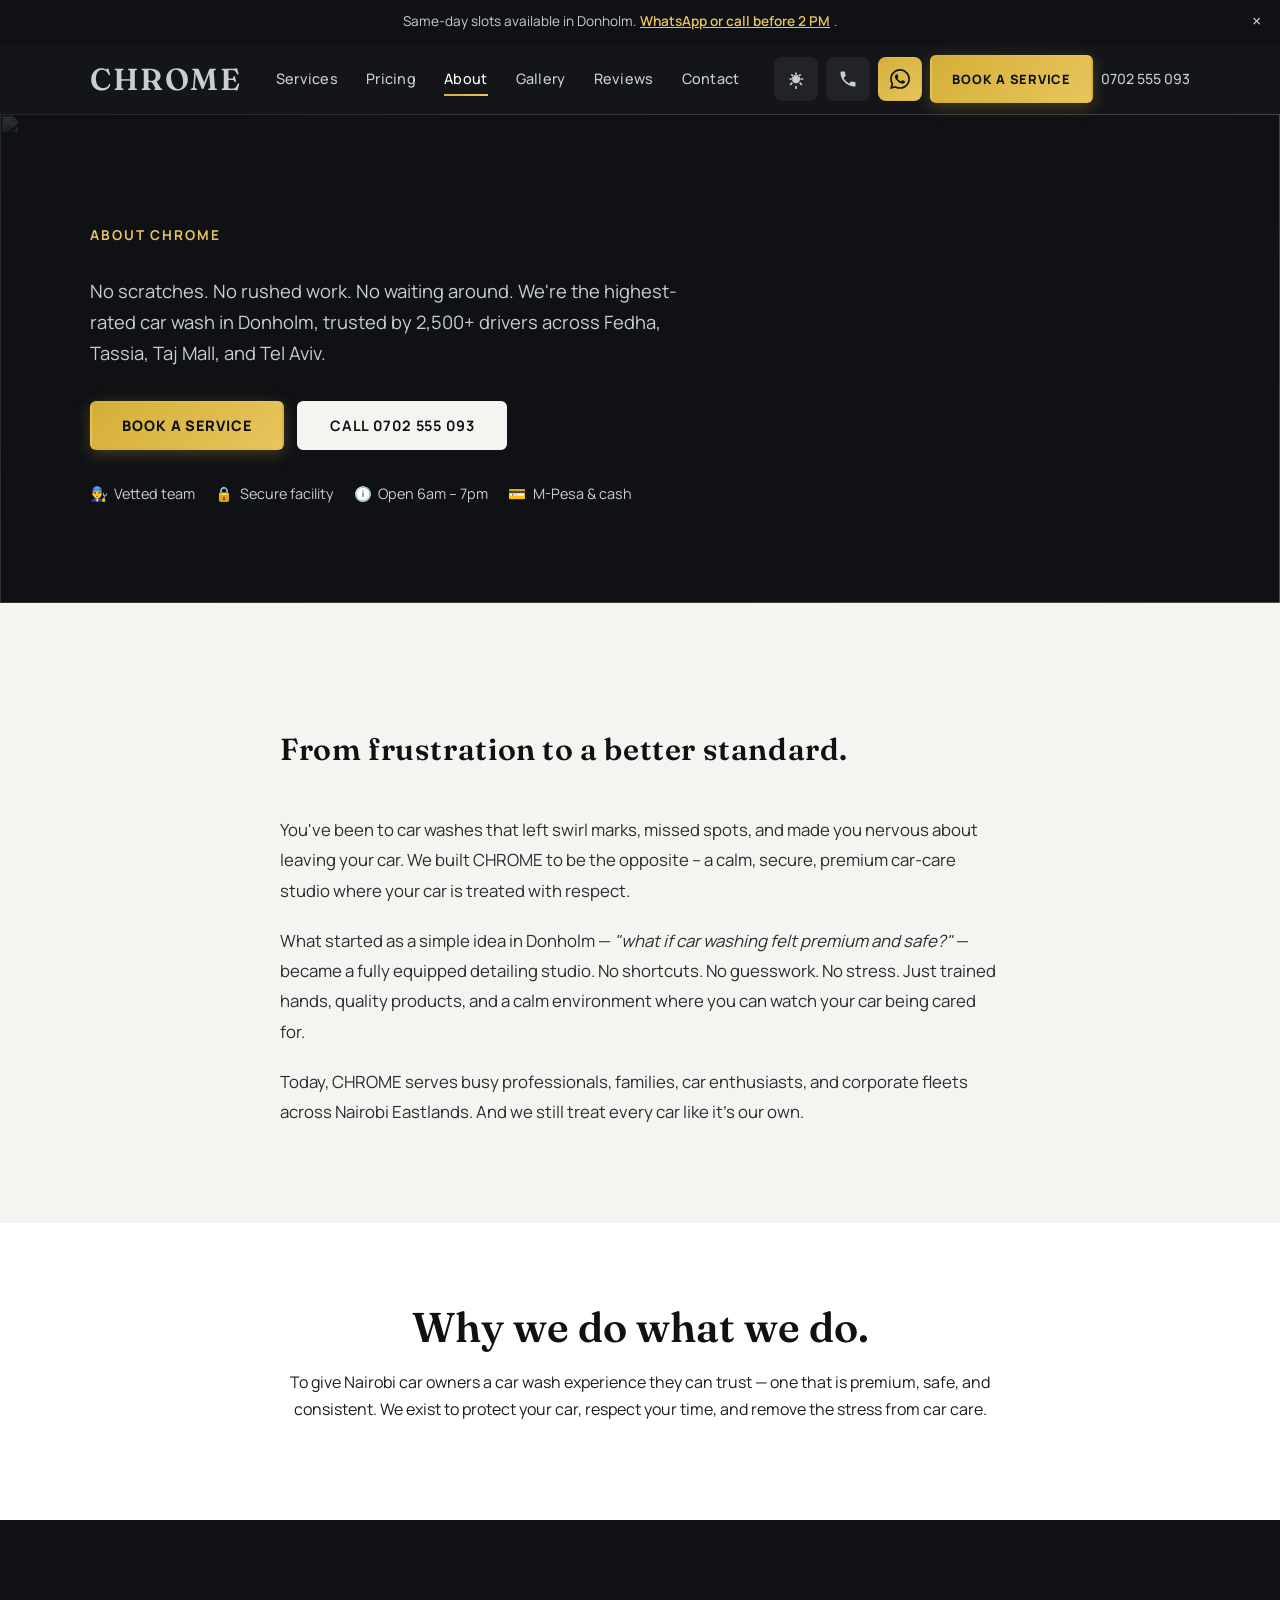
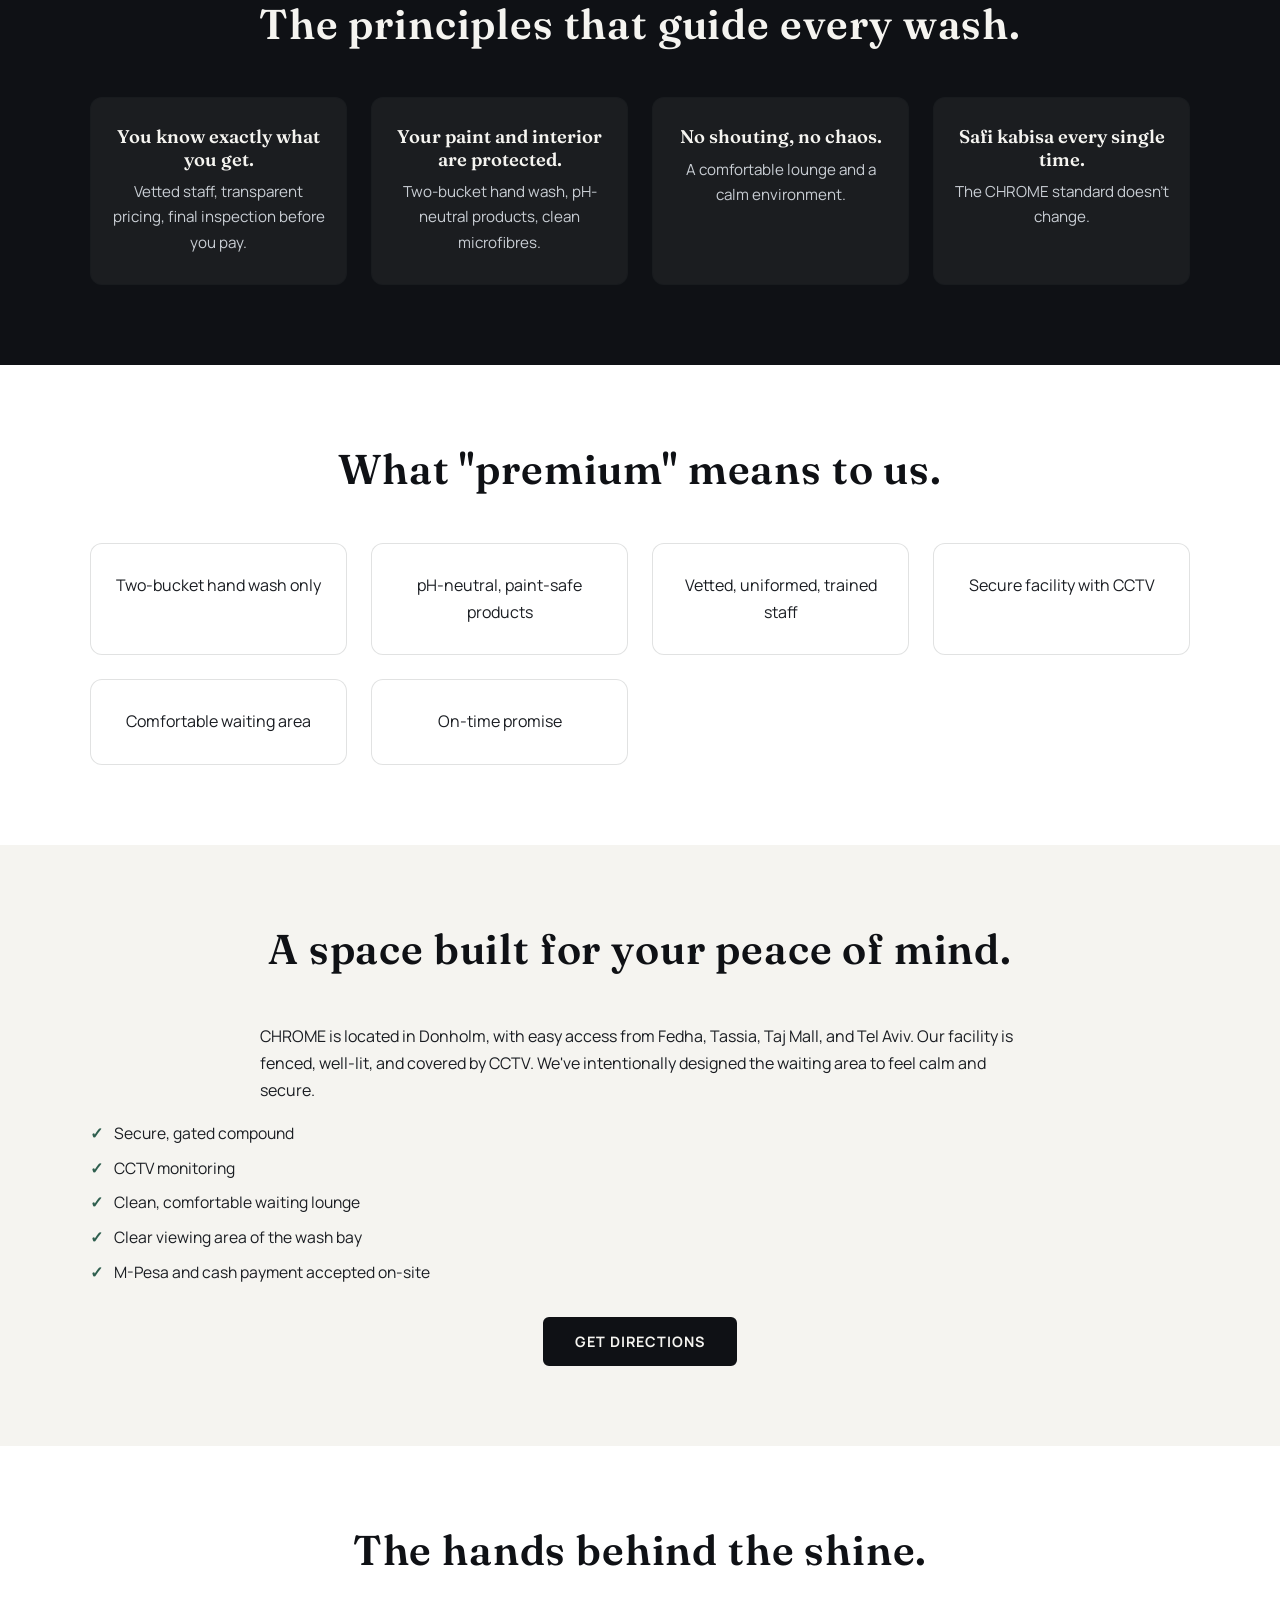
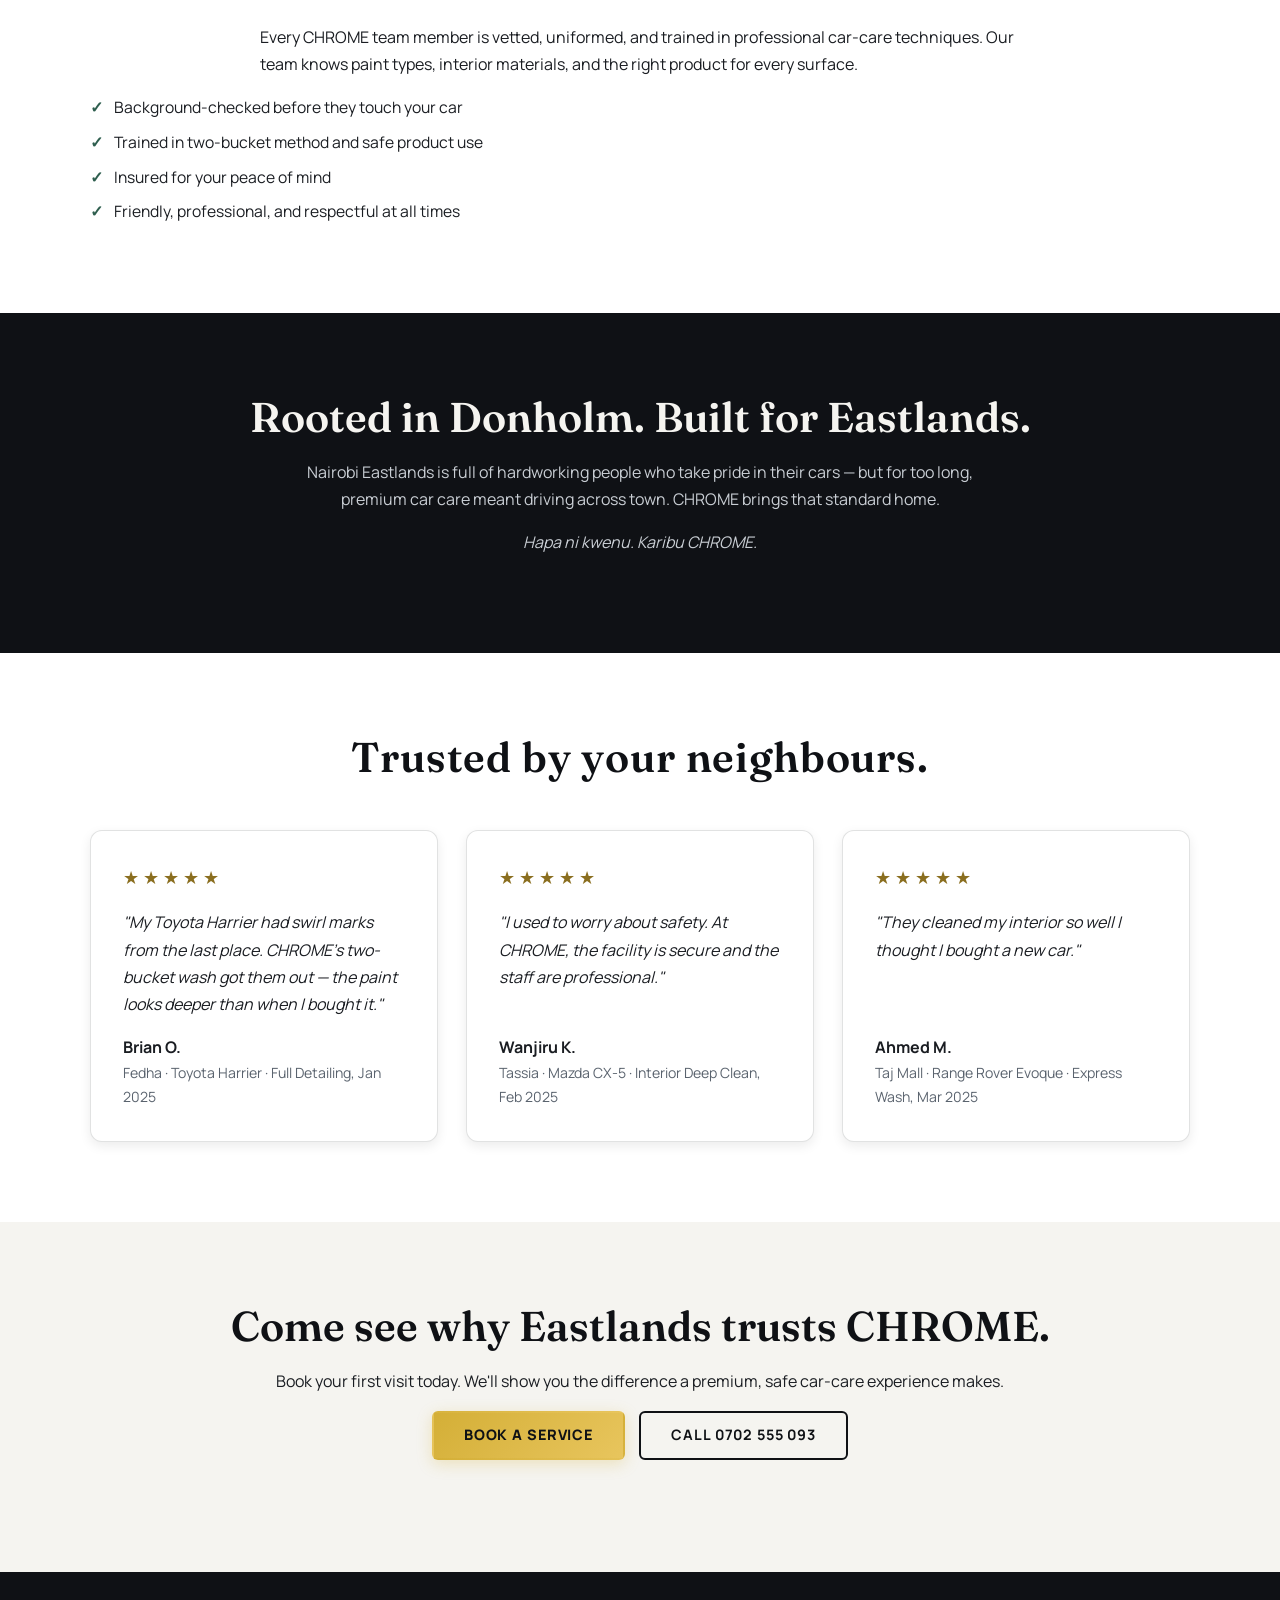
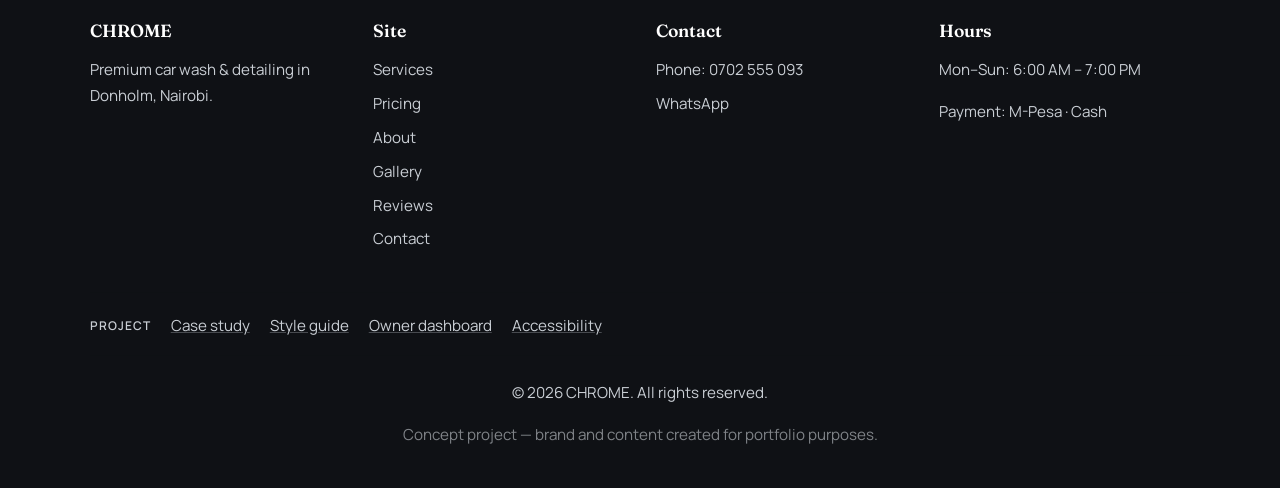
==== commit 47462b02: "Add files via upload" ====
--- a/about.html
+++ b/about.html
@@ -7,7 +7,6 @@
   <meta name="description" content="Learn about CHROME, Nairobi Eastlands' trusted premium car wash and detailing studio in Donholm. Vetted staff, secure facility, paint-safe products.">
   <meta name="theme-color" content="#0F1115">
 
-  <!-- Open Graph -->
   <meta property="og:type" content="website">
   <meta property="og:site_name" content="CHROME Car Wash & Detailing">
   <meta property="og:locale" content="en_KE">
@@ -18,25 +17,40 @@
   <meta property="og:image:height" content="630">
   <meta property="og:url" content="https://chrome-carwash.example/about.html">
 
-  <!-- Twitter -->
   <meta name="twitter:card" content="summary_large_image">
   <meta name="twitter:title" content="About CHROME — Car Wash & Detailing in Donholm">
   <meta name="twitter:description" content="The safe place for Nairobi's cars. Built for Eastlands. Open 6am–7pm.">
   <meta name="twitter:image" content="https://images.unsplash.com/photo-1541899481282-d53bffe3c35d?auto=format&fit=crop&w=1200&h=630&q=75">
 
-  <!-- Canonical & PWA -->
   <link rel="canonical" href="https://chrome-carwash.example/about.html">
   <link rel="manifest" href="manifest.webmanifest">
   <link rel="apple-touch-icon" href="apple-touch-icon.png">
   <link rel="icon" href="data:image/svg+xml,%3Csvg xmlns='http://www.w3.org/2000/svg' viewBox='0 0 32 32'%3E%3Crect width='32' height='32' rx='6' fill='%230F1115'/%3E%3Ctext x='16' y='23' font-family='Georgia,serif' font-size='20' font-weight='600' text-anchor='middle' fill='%23D4AF37'%3EC%3C/text%3E%3C/svg%3E">
 
-  <!-- Preconnects -->
+  <script>
+    (function () {
+      try {
+        var t = localStorage.getItem('chrome-theme');
+        if (!t) t = window.matchMedia('(prefers-color-scheme: light)').matches ? 'light' : 'dark';
+        if (t === 'light') document.documentElement.setAttribute('data-theme', 'light');
+        var m = document.querySelector('meta[name="theme-color"]');
+        if (m) m.content = t === 'light' ? '#F5F4F0' : '#0F1115';
+      } catch (e) {}
+    })();
+  </script>
+
   <link rel="preconnect" href="https://fonts.googleapis.com">
   <link rel="preconnect" href="https://fonts.gstatic.com" crossorigin>
   <link rel="preconnect" href="https://images.unsplash.com">
   <link rel="preconnect" href="https://wa.me">
-  <link href="https://fonts.googleapis.com/css2?family=Fraunces:opsz,wght@9..144,500;9..144,600&family=Manrope:wght@400;500;600;700;800&display=swap" rel="stylesheet">
-  <link rel="preload" as="image" href="https://images.unsplash.com/photo-1541899481282-d53bffe3c35d?auto=format&fit=crop&w=1200&q=75" fetchpriority="high">
+  <link rel="stylesheet" href="https://fonts.googleapis.com/css2?family=Fraunces:opsz,wght@9..144,500;9..144,600&family=Manrope:wght@400;500;600;700;800&display=swap" media="print" onload="this.media='all'">
+  <noscript><link rel="stylesheet" href="https://fonts.googleapis.com/css2?family=Fraunces:opsz,wght@9..144,500;9..144,600&family=Manrope:wght@400;500;600;700;800&display=swap"></noscript>
+
+  <link rel="preload" as="image"
+    imagesrcset="https://images.unsplash.com/photo-1541899481282-d53bffe3c35d?auto=format&fit=crop&w=640&q=70 640w,
+                 https://images.unsplash.com/photo-1541899481282-d53bffe3c35d?auto=format&fit=crop&w=1200&q=75 1200w,
+                 https://images.unsplash.com/photo-1541899481282-d53bffe3c35d?auto=format&fit=crop&w=1800&q=75 1800w"
+    imagesizes="100vw" fetchpriority="high">
   <link rel="stylesheet" href="style.css">
 </head>
 <body>
@@ -74,7 +88,7 @@
         </a>
         <a href="book.html" class="btn btn-whatsapp nav-cta-desktop">Book a service</a>
         <a href="tel:+254702555093" class="nav-phone-desktop">0702 555 093</a>
-        <button class="hamburger" type="button" aria-label="Toggle menu" aria-expanded="false" aria-controls="nav-menu">
+        <button class="hamburger" type="button" aria-label="Open menu" aria-expanded="false" aria-controls="nav-menu">
           <span></span><span></span><span></span>
         </button>
       </div>
@@ -83,7 +97,6 @@
 
   <main id="main">
 
-    <!-- ========== Hero ========== -->
     <section class="hero">
       <img class="hero-bg" alt=""
         src="https://images.unsplash.com/photo-1541899481282-d53bffe3c35d?auto=format&fit=crop&w=1200&q=75"
@@ -101,15 +114,14 @@
           <a href="tel:+254702555093" class="btn btn-outline btn-light">Call 0702 555 093</a>
         </div>
         <ul class="hero-trust">
-          <li><i aria-hidden="true">👨‍🔧</i> Vetted team</li>
-          <li><i aria-hidden="true">🔒</i> Secure facility</li>
-          <li><i aria-hidden="true">🕕</i> Open 6am – 7pm</li>
-          <li><i aria-hidden="true">💳</i> M-Pesa &amp; cash</li>
+          <li><span aria-hidden="true">👨‍🔧</span> Vetted team</li>
+          <li><span aria-hidden="true">🔒</span> Secure facility</li>
+          <li><span aria-hidden="true">🕕</span> Open 6am – 7pm</li>
+          <li><span aria-hidden="true">💳</span> M-Pesa &amp; cash</li>
         </ul>
       </div>
     </section>
 
-    <!-- ========== Story ========== -->
     <section class="section section-light">
       <div class="container">
         <div class="article">
@@ -123,7 +135,6 @@
       </div>
     </section>
 
-    <!-- ========== Mission ========== -->
     <section class="section">
       <div class="container text-center">
         <h2>Why we do what we do.</h2>
@@ -131,7 +142,6 @@
       </div>
     </section>
 
-    <!-- ========== Values ========== -->
     <section class="section section-dark">
       <div class="container">
         <div class="section-title"><h2>The principles that guide every wash.</h2></div>
@@ -156,7 +166,6 @@
       </div>
     </section>
 
-    <!-- ========== Premium standard ========== -->
     <section class="section">
       <div class="container">
         <div class="section-title"><h2>What "premium" means to us.</h2></div>
@@ -171,7 +180,6 @@
       </div>
     </section>
 
-    <!-- ========== Facility ========== -->
     <section class="section section-light">
       <div class="container">
         <div class="section-title"><h2>A space built for your peace of mind.</h2></div>
@@ -189,7 +197,6 @@
       </div>
     </section>
 
-    <!-- ========== Team ========== -->
     <section class="section">
       <div class="container">
         <div class="section-title"><h2>The hands behind the shine.</h2></div>
@@ -203,7 +210,6 @@
       </div>
     </section>
 
-    <!-- ========== Rooted in Donholm ========== -->
     <section class="section section-dark">
       <div class="container text-center">
         <h2>Rooted in Donholm. Built for Eastlands.</h2>
@@ -212,7 +218,6 @@
       </div>
     </section>
 
-    <!-- ========== Testimonials ========== -->
     <section class="section">
       <div class="container">
         <div class="section-title"><h2>Trusted by your neighbours.</h2></div>
@@ -239,7 +244,6 @@
       </div>
     </section>
 
-    <!-- ========== Final CTA ========== -->
     <section class="section section-light">
       <div class="container text-center">
         <h2>Come see why Eastlands trusts CHROME.</h2>
--- a/style.css
+++ b/style.css
@@ -1,56 +1,13 @@
 /* =========================================================
-   CHROME — Design System v4.0
-   ---------------------------------------------------------
-   A single-file CSS architecture for the CHROME car wash
-   marketing site. No preprocessor. No build step.
-
-   Structure:
-     1.  Tokens (design system)
-     2.  Fonts (self-hosted — opt-in)
-     3.  Reset & Base
-     4.  Focus
-     5.  Typography
-     6.  Buttons
-     7.  Announcement Bar
-     8.  Header & Navigation
-     9.  Hero
-    10.  Social Proof
-    11.  Sections (generic)
-    12.  Services / Cards / Features / Steps
-    13.  Pricing
-    14.  Tables
-    15.  Service Detail
-    16.  Add-ons & Fleet
-    17.  Gallery
-    18.  Before / After
-    19.  Lightbox
-    20.  Testimonials
-    21.  FAQ
-    22.  Contact & Forms
-    23.  Footer
-    24.  Floating Buttons
-    25.  PWA Prompt
-    26.  Scroll Reveal
-    27.  Utilities
-    28.  Booking Flow
-    29.  Style Guide Page
-    30.  Case Study Page
-    31.  Accessibility Page
-    32.  Dashboard Page
-    33.  Offline Page
-    34.  Web Components
-    35.  View Transitions
-    36.  Reduced Motion
-    37.  Responsive Breakpoints
-    38.  Print
+   CHROME — Design System v4.1
+   Single-file CSS. No preprocessor. No build step.
+   v4.1 fixes: focus ring restored (H-01), muted text AA (H-05),
+   .sr-only utility (M-05), dismiss target ≥44px (M-09),
+   before/after cursor (M-06), aria-invalid styling.
    ========================================================= */
 
-
-/* =========================================================
-   1. TOKENS
-   ========================================================= */
+/* ===== 1. TOKENS ===== */
 :root {
-  /* Brand colors */
   --color-dark:            #0F1115;
   --color-surface:         #1A1D22;
   --color-silver:          #C9CED4;
@@ -60,17 +17,14 @@
   --color-whatsapp-light:  #E8C55D;
   --color-whatsapp-dark:   #8A6E1F;
 
-  /* Text */
   --color-text-light:      #F5F4F0;
   --color-text-dark:       #1A1D22;
-  --color-text-muted:      #6B7480;
+  --color-text-muted:      #5A636E;   /* v4.1: darkened for AA on ivory */
   --color-border:          rgba(201, 206, 212, 0.18);
 
-  /* Theme canvas (overridden per theme) */
   --color-canvas:          var(--color-ivory);
   --color-canvas-text:     var(--color-text-dark);
 
-  /* Semantic */
   --color-error:           #B00020;
   --color-success-bg:      #E5F5EC;
   --color-success-text:    #1F5C3C;
@@ -79,99 +33,63 @@
   --color-error-text:      #8A1E1E;
   --color-error-border:    #F2C0C0;
 
-  /* Typography */
   --font-heading: 'Fraunces', Georgia, 'Times New Roman', serif;
   --font-body:    'Manrope', -apple-system, BlinkMacSystemFont, 'Segoe UI', Roboto, sans-serif;
   --font-mono:    'SFMono-Regular', Consolas, 'Liberation Mono', Menlo, monospace;
 
-  /* Shadows */
   --shadow-sm:    0 4px 12px rgba(0, 0, 0, 0.08);
   --shadow-md:    0 8px 24px rgba(0, 0, 0, 0.12);
   --shadow-lg:    0 20px 50px rgba(0, 0, 0, 0.18);
   --shadow-gold:  0 4px 15px rgba(212, 175, 55, 0.28);
 
-  /* Cards */
   --card-radius:        12px;
   --card-padding:       2rem;
   --card-shadow:        var(--shadow-sm);
   --card-shadow-hover:  var(--shadow-md);
 
-  /* Motion */
   --transition: all 0.25s ease;
-
-  /* Safe areas */
   --safe-bottom: env(safe-area-inset-bottom, 0px);
   --safe-top:    env(safe-area-inset-top, 0px);
 }
 
-/* Light theme overrides */
 [data-theme="light"] {
   --color-canvas:      #FFFFFF;
   --color-canvas-text: var(--color-text-dark);
   --color-border:      rgba(15, 17, 21, 0.12);
 }
 
-
-/* =========================================================
-   2. FONTS (self-hosted — opt-in)
-   ---------------------------------------------------------
-   Drop WOFF2 files into /fonts/ and uncomment the block.
-   Then remove the Google Fonts <link> and <preconnect> tags
-   from every HTML file's <head>, and add:
-     <link rel="preload" as="font" type="font/woff2"
-           href="/fonts/fraunces-600.woff2" crossorigin>
-     <link rel="preload" as="font" type="font/woff2"
-           href="/fonts/manrope-400.woff2" crossorigin>
-   ========================================================= */
+/* ===== 2. FONTS =====
+   Fonts are loaded non-blocking via Google Fonts in each HTML <head>.
+   To self-host instead: drop WOFF2 files into /fonts/, uncomment the
+   @font-face block below, and remove the Google Fonts <link> from HTML.
+*/
 /*
 @font-face {
   font-family: 'Fraunces';
-  src: url('/fonts/fraunces-600.woff2') format('woff2');
-  font-weight: 600;
-  font-style: normal;
-  font-display: swap;
-  font-optical-sizing: auto;
+  src: url('fonts/fraunces-600.woff2') format('woff2');
+  font-weight: 600; font-style: normal; font-display: swap;
 }
 @font-face {
   font-family: 'Manrope';
-  src: url('/fonts/manrope-400.woff2') format('woff2');
-  font-weight: 400;
-  font-style: normal;
-  font-display: swap;
+  src: url('fonts/manrope-400.woff2') format('woff2');
+  font-weight: 400; font-style: normal; font-display: swap;
 }
 @font-face {
   font-family: 'Manrope';
-  src: url('/fonts/manrope-700.woff2') format('woff2');
-  font-weight: 700;
-  font-style: normal;
-  font-display: swap;
+  src: url('fonts/manrope-700.woff2') format('woff2');
+  font-weight: 700; font-style: normal; font-display: swap;
 }
 @font-face {
   font-family: 'Manrope';
-  src: url('/fonts/manrope-800.woff2') format('woff2');
-  font-weight: 800;
-  font-style: normal;
-  font-display: swap;
+  src: url('fonts/manrope-800.woff2') format('woff2');
+  font-weight: 800; font-style: normal; font-display: swap;
 }
 */
 
-
-/* =========================================================
-   3. RESET & BASE
-   ========================================================= */
-*,
-*::before,
-*::after {
-  margin: 0;
-  padding: 0;
-  box-sizing: border-box;
-}
-
-html {
-  scroll-behavior: smooth;
-  -webkit-text-size-adjust: 100%;
-  text-size-adjust: 100%;
-}
+/* ===== 3. RESET & BASE ===== */
+*, *::before, *::after { margin: 0; padding: 0; box-sizing: border-box; }
+
+html { scroll-behavior: smooth; -webkit-text-size-adjust: 100%; text-size-adjust: 100%; }
 
 body {
   font-family: var(--font-body);
@@ -185,64 +103,29 @@
   padding-bottom: 88px;
 }
 
-img {
-  max-width: 100%;
-  height: auto;
-  display: block;
-}
-
-a {
-  color: inherit;
-  text-decoration: none;
-  transition: var(--transition);
-}
-
-ul {
-  list-style: none;
-}
-
-button {
-  font: inherit;
-}
-
-iframe {
-  border: 0;
-}
+img { max-width: 100%; height: auto; display: block; }
+a { color: inherit; text-decoration: none; transition: var(--transition); }
+ul { list-style: none; }
+button { font: inherit; }
+iframe { border: 0; }
 
 .skip-link {
-  position: absolute;
-  top: -100px;
-  left: 12px;
-  background: var(--color-dark);
-  color: #fff;
-  padding: 0.75rem 1.25rem;
-  border-radius: 6px;
-  z-index: 2000;
-  font-weight: 600;
-  transition: top 0.2s ease;
-}
-.skip-link:focus {
-  top: 12px;
-}
-
-.container {
-  width: 100%;
-  max-width: 1140px;
-  margin: 0 auto;
-  padding: 0 20px;
-}
-
-
-/* =========================================================
-   4. FOCUS
-   ========================================================= */
+  position: absolute; top: -100px; left: 12px;
+  background: var(--color-dark); color: #fff;
+  padding: 0.75rem 1.25rem; border-radius: 6px;
+  z-index: 2000; font-weight: 600; transition: top 0.2s ease;
+}
+.skip-link:focus { top: 12px; }
+
+.container { width: 100%; max-width: 1140px; margin: 0 auto; padding: 0 20px; }
+
+/* ===== 4. FOCUS ===== */
 :focus-visible {
   outline: 3px solid var(--color-whatsapp);
   outline-offset: 2px;
   border-radius: 4px;
   box-shadow: 0 0 0 2px rgba(15, 17, 21, 0.85);
 }
-
 .btn-whatsapp:focus-visible,
 .nav-icon-btn-wa:focus-visible,
 .pwa-prompt .pwa-install-btn:focus-visible,
@@ -252,512 +135,204 @@
   box-shadow: 0 0 0 2px #0F1115;
 }
 
-
-/* =========================================================
-   5. TYPOGRAPHY
-   ========================================================= */
+/* ===== 5. TYPOGRAPHY ===== */
 h1, h2, h3, h4 {
   font-family: var(--font-heading);
   font-weight: 600;
   line-height: 1.2;
   color: var(--color-dark);
 }
-h1 { font-size: 3.5rem;  margin-bottom: 1.2rem; }
-h2 { font-size: 2.6rem;  margin-bottom: 1rem;   }
-h3 { font-size: 1.6rem;  margin-bottom: 0.8rem; }
+h1 { font-size: 3.5rem; margin-bottom: 1.2rem; }
+h2 { font-size: 2.6rem; margin-bottom: 1rem; }
+h3 { font-size: 1.6rem; margin-bottom: 0.8rem; }
 p  { margin-bottom: 1rem; }
 
-.section-title {
-  text-align: center;
-  margin-bottom: 3rem;
-}
-.section-title h2 {
-  font-size: 2.6rem;
-  margin-bottom: 0.5rem;
-  letter-spacing: 0.02em;
-}
+.section-title { text-align: center; margin-bottom: 3rem; }
+.section-title h2 { font-size: 2.6rem; margin-bottom: 0.5rem; letter-spacing: 0.02em; }
 .section-title p {
-  color: var(--color-text-muted);
-  font-size: 1.05rem;
-  max-width: 620px;
-  margin-inline: auto;
-}
-
-.lead {
-  font-size: 1.15rem;
-  line-height: 1.75;
-  color: var(--color-text-dark);
-}
+  color: var(--color-text-muted); font-size: 1.05rem;
+  max-width: 620px; margin-inline: auto;
+}
+
+.lead { font-size: 1.15rem; line-height: 1.75; color: var(--color-text-dark); }
 
 .eyebrow {
-  display: inline-block;
-  font-size: 0.85rem;
-  font-weight: 700;
-  text-transform: uppercase;
-  letter-spacing: 0.14em;
-  color: var(--color-trust);
-  margin-bottom: 0.6rem;
-}
-.section-dark .eyebrow,
-.hero .eyebrow {
-  color: var(--color-whatsapp-light);
-}
-
-
-/* =========================================================
-   6. BUTTONS
-   ========================================================= */
+  display: inline-block; font-size: 0.85rem; font-weight: 700;
+  text-transform: uppercase; letter-spacing: 0.14em;
+  color: var(--color-trust); margin-bottom: 0.6rem;
+}
+.section-dark .eyebrow, .hero .eyebrow { color: var(--color-whatsapp-light); }
+
+/* ===== 6. BUTTONS ===== */
 .btn {
-  display: inline-flex;
-  align-items: center;
-  justify-content: center;
-  gap: 0.5rem;
-  font-family: var(--font-body);
-  font-size: 0.9rem;
-  font-weight: 700;
-  text-transform: uppercase;
-  letter-spacing: 0.06em;
-  padding: 0.95rem 1.9rem;
-  border-radius: 6px;
-  cursor: pointer;
+  display: inline-flex; align-items: center; justify-content: center; gap: 0.5rem;
+  font-family: var(--font-body); font-size: 0.9rem; font-weight: 700;
+  text-transform: uppercase; letter-spacing: 0.06em;
+  padding: 0.95rem 1.9rem; border-radius: 6px; cursor: pointer;
   transition: transform 0.15s ease, background 0.25s ease, box-shadow 0.25s ease, color 0.25s ease;
-  border: 2px solid transparent;
-  text-align: center;
-  line-height: 1;
-  min-height: 48px;
-  position: relative;
-  overflow: hidden;
-}
-.btn:active {
-  transform: scale(0.97);
-}
+  border: 2px solid transparent; text-align: center; line-height: 1;
+  min-height: 48px; position: relative; overflow: hidden;
+}
+.btn:active { transform: scale(0.97); }
 .btn::before {
-  content: '';
-  position: absolute;
-  top: 0;
-  left: -100%;
-  width: 50%;
-  height: 100%;
-  background: linear-gradient(90deg, transparent, rgba(255, 255, 255, 0.25), transparent);
-  transition: left 0.6s ease;
-  z-index: 1;
-  pointer-events: none;
-}
-.btn:hover::before {
-  left: 150%;
-}
-.btn > * {
-  position: relative;
-  z-index: 2;
-}
-
-.btn-primary {
-  background-color: var(--color-dark);
-  color: var(--color-text-light);
-  border-color: var(--color-dark);
-}
-.btn-primary:hover {
-  background-color: var(--color-surface);
-  border-color: var(--color-surface);
-  box-shadow: 0 4px 20px rgba(15, 17, 21, 0.3);
-  transform: translateY(-2px);
-}
-
-.btn-outline {
-  background-color: transparent;
-  color: var(--color-dark);
-  border-color: var(--color-dark);
-}
-.btn-outline:hover {
-  background-color: var(--color-dark);
-  color: var(--color-text-light);
-  transform: translateY(-2px);
-}
+  content: ''; position: absolute; top: 0; left: -100%; width: 50%; height: 100%;
+  background: linear-gradient(90deg, transparent, rgba(255,255,255,0.25), transparent);
+  transition: left 0.6s ease; z-index: 1; pointer-events: none;
+}
+.btn:hover::before { left: 150%; }
+.btn > * { position: relative; z-index: 2; }
+
+.btn-primary { background-color: var(--color-dark); color: var(--color-text-light); border-color: var(--color-dark); }
+.btn-primary:hover { background-color: var(--color-surface); border-color: var(--color-surface); box-shadow: 0 4px 20px rgba(15,17,21,0.3); transform: translateY(-2px); }
+
+.btn-outline { background-color: transparent; color: var(--color-dark); border-color: var(--color-dark); }
+.btn-outline:hover { background-color: var(--color-dark); color: var(--color-text-light); transform: translateY(-2px); }
 
 .btn-whatsapp {
   background: linear-gradient(135deg, var(--color-whatsapp), var(--color-whatsapp-light));
-  color: #0F1115;
-  border-color: transparent;
-  font-weight: 800;
-  box-shadow: var(--shadow-gold);
+  color: #0F1115; border-color: transparent; font-weight: 800; box-shadow: var(--shadow-gold);
 }
 .btn-whatsapp:hover {
-  background: linear-gradient(135deg, #B8962E, #D4AF37);
-  color: #0F1115;
-  box-shadow: 0 6px 22px rgba(212, 175, 55, 0.4);
-  transform: translateY(-2px);
-}
-
-.btn-light {
-  background-color: var(--color-text-light);
-  color: var(--color-dark);
-  border-color: var(--color-text-light);
-}
-.btn-light:hover {
-  background-color: var(--color-silver);
-  border-color: var(--color-silver);
-  transform: translateY(-2px);
-}
-
-.btn-sm {
-  padding: 0.6rem 1.1rem;
-  font-size: 0.8rem;
-  min-height: 40px;
-}
-
-.btn-block {
-  width: 100%;
-}
-
-.btn-disabled {
-  opacity: 0.4;
-  pointer-events: none;
-  cursor: not-allowed;
-}
-
-
-/* =========================================================
-   7. ANNOUNCEMENT BAR
-   ========================================================= */
+  background: linear-gradient(135deg, #B8962E, #D4AF37); color: #0F1115;
+  box-shadow: 0 6px 22px rgba(212,175,55,0.4); transform: translateY(-2px);
+}
+
+.btn-light { background-color: var(--color-text-light); color: var(--color-dark); border-color: var(--color-text-light); }
+.btn-light:hover { background-color: var(--color-silver); border-color: var(--color-silver); transform: translateY(-2px); }
+
+.btn-sm { padding: 0.6rem 1.1rem; font-size: 0.8rem; min-height: 40px; }
+.btn-block { width: 100%; }
+.btn-disabled { opacity: 0.4; pointer-events: none; cursor: not-allowed; }
+
+/* ===== 7. ANNOUNCEMENT BAR ===== */
 .announcement-bar {
-  background-color: var(--color-dark);
-  color: var(--color-silver);
-  text-align: center;
-  padding: 0.6rem 3rem 0.6rem 1rem;
-  font-size: 0.85rem;
-  position: relative;
-  z-index: 1001;
-}
-.announcement-bar a {
-  color: var(--color-whatsapp-light);
-  text-decoration: underline;
-  font-weight: 600;
-}
-.announcement-bar a:hover {
-  color: #fff;
-}
-.announcement-bar.hidden {
-  display: none;
-}
+  background-color: var(--color-dark); color: var(--color-silver);
+  text-align: center; padding: 0.6rem 3.5rem 0.6rem 1rem;
+  font-size: 0.85rem; position: relative; z-index: 1001;
+  min-height: 44px; display: flex; align-items: center; justify-content: center;
+  gap: 0.25rem; flex-wrap: wrap;
+}
+.announcement-bar a { color: var(--color-whatsapp-light); text-decoration: underline; font-weight: 600; }
+.announcement-bar a:hover { color: #fff; }
+.announcement-bar.hidden { display: none; }
 
 .announcement-dismiss {
-  position: absolute;
-  right: 6px;
-  top: 50%;
-  transform: translateY(-50%);
-  background: transparent;
-  border: none;
-  color: var(--color-silver);
-  width: 36px;
-  height: 36px;
-  border-radius: 50%;
-  cursor: pointer;
-  display: inline-flex;
-  align-items: center;
-  justify-content: center;
-  font-size: 1.2rem;
-  line-height: 1;
-  transition: var(--transition);
-}
-.announcement-dismiss:hover {
-  background: rgba(255, 255, 255, 0.1);
-  color: #fff;
-}
-.announcement-dismiss:focus-visible {
-  outline: 2px solid var(--color-whatsapp);
-  outline-offset: 2px;
-  box-shadow: none;
-}
-
-
-/* =========================================================
-   8. HEADER & NAVIGATION
-   ========================================================= */
+  position: absolute; right: 2px; top: 50%; transform: translateY(-50%);
+  background: transparent; border: none; color: var(--color-silver);
+  width: 44px; height: 44px; border-radius: 50%; cursor: pointer;
+  display: inline-flex; align-items: center; justify-content: center;
+  font-size: 1.2rem; line-height: 1; transition: var(--transition);
+}
+.announcement-dismiss:hover { background: rgba(255,255,255,0.1); color: #fff; }
+.announcement-dismiss:focus-visible { outline: 2px solid var(--color-whatsapp); outline-offset: 2px; box-shadow: none; }
+
+/* ===== 8. HEADER & NAV ===== */
 .header {
   background-color: rgba(15, 17, 21, 0.98);
-  position: sticky;
-  top: 0;
-  z-index: 1000;
+  position: sticky; top: 0; z-index: 1000;
   transition: box-shadow 0.25s ease;
 }
-.header.scrolled {
-  box-shadow: 0 4px 20px rgba(0, 0, 0, 0.25);
-}
-
-.nav {
-  display: flex;
-  align-items: center;
-  justify-content: space-between;
-  height: 70px;
-  gap: 1rem;
-}
+.header.scrolled { box-shadow: 0 4px 20px rgba(0,0,0,0.25); }
+
+.nav { display: flex; align-items: center; justify-content: space-between; height: 70px; gap: 1rem; }
 
 .logo {
-  font-family: var(--font-heading);
-  font-size: 1.9rem;
-  font-weight: 600;
-  color: var(--color-silver);
-  letter-spacing: 0.05em;
-  line-height: 1;
-  flex-shrink: 0;
-}
-
-.nav-menu {
-  display: flex;
-  align-items: center;
-  gap: 1.75rem;
-}
+  font-family: var(--font-heading); font-size: 1.9rem; font-weight: 600;
+  color: var(--color-silver); letter-spacing: 0.05em; line-height: 1; flex-shrink: 0;
+}
+
+.nav-menu { display: flex; align-items: center; gap: 1.75rem; }
 .nav-menu a {
-  color: var(--color-silver);
-  font-size: 0.9rem;
-  font-weight: 500;
-  letter-spacing: 0.02em;
-  position: relative;
-  padding: 0.25rem 0;
-}
-.nav-menu a:hover {
-  color: #fff;
-}
+  color: var(--color-silver); font-size: 0.9rem; font-weight: 500;
+  letter-spacing: 0.02em; position: relative; padding: 0.25rem 0;
+}
+.nav-menu a:hover { color: #fff; }
 .nav-menu a::after {
-  content: '';
-  position: absolute;
-  bottom: -4px;
-  left: 0;
-  width: 0;
-  height: 2px;
+  content: ''; position: absolute; bottom: -4px; left: 0; width: 0; height: 2px;
   background: linear-gradient(90deg, var(--color-whatsapp), var(--color-whatsapp-light));
   transition: width 0.25s ease;
 }
-.nav-menu a:hover::after {
-  width: 100%;
-}
-.nav-menu a.active {
-  color: #fff;
-}
-.nav-menu a.active::after {
-  width: 100%;
-}
-
-.nav-actions {
-  display: flex;
-  align-items: center;
-  gap: 0.5rem;
-  flex-shrink: 0;
-}
-
-.nav-cta-desktop {
-  display: none;
-  padding: 0.7rem 1.25rem;
-  font-size: 0.8rem;
-}
-.nav-phone-desktop {
-  display: none;
-  color: var(--color-silver);
-  font-size: 0.88rem;
-  font-weight: 500;
-}
-.nav-phone-desktop:hover {
-  color: var(--color-whatsapp-light);
-}
+.nav-menu a:hover::after { width: 100%; }
+.nav-menu a.active { color: #fff; }
+.nav-menu a.active::after { width: 100%; }
+
+.nav-actions { display: flex; align-items: center; gap: 0.5rem; flex-shrink: 0; }
+
+.nav-cta-desktop { display: none; padding: 0.7rem 1.25rem; font-size: 0.8rem; }
+.nav-phone-desktop { display: none; color: var(--color-silver); font-size: 0.88rem; font-weight: 500; }
+.nav-phone-desktop:hover { color: var(--color-whatsapp-light); }
 
 .nav-icon-btn {
-  display: inline-flex;
-  align-items: center;
-  justify-content: center;
-  width: 44px;
-  height: 44px;
-  border-radius: 8px;
-  background: rgba(201, 206, 212, 0.08);
-  color: var(--color-silver);
-  border: 1px solid var(--color-border);
-  transition: var(--transition);
-}
-.nav-icon-btn:hover {
-  background: rgba(201, 206, 212, 0.16);
-  color: #fff;
-}
-.nav-icon-btn svg {
-  width: 20px;
-  height: 20px;
-  fill: currentColor;
-}
-.nav-icon-btn-wa {
-  background: linear-gradient(135deg, var(--color-whatsapp), var(--color-whatsapp-light));
-  color: #0F1115;
-  border-color: transparent;
-}
-.nav-icon-btn-wa:hover {
-  color: #0F1115;
-  filter: brightness(1.05);
-}
-
-.theme-toggle .icon-moon,
-.theme-toggle .icon-sun {
-  display: none;
-}
+  display: inline-flex; align-items: center; justify-content: center;
+  width: 44px; height: 44px; border-radius: 8px;
+  background: rgba(201,206,212,0.08); color: var(--color-silver);
+  border: 1px solid var(--color-border); transition: var(--transition);
+}
+.nav-icon-btn:hover { background: rgba(201,206,212,0.16); color: #fff; }
+.nav-icon-btn svg { width: 20px; height: 20px; fill: currentColor; }
+.nav-icon-btn-wa { background: linear-gradient(135deg, var(--color-whatsapp), var(--color-whatsapp-light)); color: #0F1115; border-color: transparent; }
+.nav-icon-btn-wa:hover { color: #0F1115; filter: brightness(1.05); }
+
+.theme-toggle .icon-moon, .theme-toggle .icon-sun { display: none; }
 [data-theme="light"] .theme-toggle .icon-sun,
-html:not([data-theme="light"]) .theme-toggle .icon-moon {
-  display: block;
-}
+html:not([data-theme="light"]) .theme-toggle .icon-moon { display: block; }
 
 .hamburger {
-  display: inline-flex;
-  flex-direction: column;
-  justify-content: center;
-  align-items: center;
-  cursor: pointer;
-  background: rgba(201, 206, 212, 0.08);
-  border: 1px solid var(--color-border);
-  border-radius: 8px;
-  padding: 0;
-  width: 44px;
-  height: 44px;
-  gap: 4px;
-}
-.hamburger span {
-  display: block;
-  width: 20px;
-  height: 2px;
-  background-color: var(--color-silver);
-  transition: var(--transition);
-  border-radius: 1px;
-}
-.hamburger.active span:nth-child(1) {
-  transform: translateY(6px) rotate(45deg);
-}
-.hamburger.active span:nth-child(2) {
-  opacity: 0;
-}
-.hamburger.active span:nth-child(3) {
-  transform: translateY(-6px) rotate(-45deg);
-}
-
-.nav-menu-cta {
-  display: none;
-}
-
-
-/* =========================================================
-   9. HERO
-   ========================================================= */
+  display: inline-flex; flex-direction: column; justify-content: center; align-items: center;
+  cursor: pointer; background: rgba(201,206,212,0.08);
+  border: 1px solid var(--color-border); border-radius: 8px;
+  padding: 0; width: 44px; height: 44px; gap: 4px;
+}
+.hamburger span { display: block; width: 20px; height: 2px; background-color: var(--color-silver); transition: var(--transition); border-radius: 1px; }
+.hamburger.active span:nth-child(1) { transform: translateY(6px) rotate(45deg); }
+.hamburger.active span:nth-child(2) { opacity: 0; }
+.hamburger.active span:nth-child(3) { transform: translateY(-6px) rotate(-45deg); }
+
+.nav-menu-cta { display: none; }
+
+/* ===== 9. HERO ===== */
 .hero {
-  position: relative;
-  padding: 5rem 0 6rem;
-  color: var(--color-text-light);
-  background-color: var(--color-dark);
-  overflow: hidden;
-  isolation: isolate;
-}
-.hero-bg {
-  position: absolute;
-  inset: 0;
-  width: 100%;
-  height: 100%;
-  object-fit: cover;
-  z-index: 0;
-}
+  position: relative; padding: 5rem 0 6rem; color: var(--color-text-light);
+  background-color: var(--color-dark); overflow: hidden; isolation: isolate;
+}
+.hero-bg { position: absolute; inset: 0; width: 100%; height: 100%; object-fit: cover; z-index: 0; }
 .hero-overlay {
-  position: absolute;
-  inset: 0;
-  background: linear-gradient(135deg, rgba(15, 17, 21, 0.88) 0%, rgba(15, 17, 21, 0.65) 100%);
+  position: absolute; inset: 0;
+  background: linear-gradient(135deg, rgba(15,17,21,0.88) 0%, rgba(15,17,21,0.65) 100%);
   z-index: 1;
 }
-.hero .container {
-  position: relative;
-  z-index: 2;
-}
+.hero .container { position: relative; z-index: 2; }
 .hero h1 {
-  color: var(--color-text-light);
-  font-size: 3rem;
-  margin-bottom: 1.5rem;
+  color: var(--color-text-light); font-size: 3rem; margin-bottom: 1.5rem;
   background: linear-gradient(135deg, #F5F4F0 0%, #C9CED4 55%, #D4AF37 100%);
-  -webkit-background-clip: text;
-  background-clip: text;
-  -webkit-text-fill-color: transparent;
-}
-.hero p {
-  color: var(--color-silver);
-  font-size: 1.15rem;
-  max-width: 620px;
-  margin-bottom: 2rem;
-}
-.hero-cta {
-  display: flex;
-  gap: 0.85rem;
-  flex-wrap: wrap;
-  margin-bottom: 2rem;
-}
+  -webkit-background-clip: text; background-clip: text; -webkit-text-fill-color: transparent;
+}
+.hero p { color: var(--color-silver); font-size: 1.15rem; max-width: 620px; margin-bottom: 2rem; }
+.hero-cta { display: flex; gap: 0.85rem; flex-wrap: wrap; margin-bottom: 2rem; }
 .hero-trust {
-  display: flex;
-  flex-wrap: wrap;
-  gap: 1.25rem;
-  color: var(--color-silver);
-  font-size: 0.9rem;
-  list-style: none;
-  padding: 0;
-  margin: 0;
-}
-.hero-trust li,
-.hero-trust > span {
-  display: inline-flex;
-  align-items: center;
-  gap: 0.4rem;
-}
-.hero-trust i {
-  font-style: normal;
-  color: var(--color-whatsapp-light);
-}
-
-.hero-split {
-  display: grid;
-  grid-template-columns: 1.2fr 0.8fr;
-  gap: 2rem;
-  align-items: center;
-}
+  display: flex; flex-wrap: wrap; gap: 1.25rem;
+  color: var(--color-silver); font-size: 0.9rem;
+  list-style: none; padding: 0; margin: 0;
+}
+.hero-trust li, .hero-trust > span { display: inline-flex; align-items: center; gap: 0.4rem; }
+.hero-trust i, .hero-trust span[aria-hidden] { font-style: normal; color: var(--color-whatsapp-light); }
+
+.hero-split { display: grid; grid-template-columns: 1.2fr 0.8fr; gap: 2rem; align-items: center; }
 .hero-card {
-  background: rgba(255, 255, 255, 0.08);
-  padding: 2rem;
-  border-radius: var(--card-radius);
-  border: 1px solid var(--color-border);
-}
-.hero-card h3 {
-  color: var(--color-text-light);
-  margin-bottom: 0.5rem;
-}
-.hero-card p {
-  color: var(--color-silver);
-  margin-bottom: 1.5rem;
-}
-
-.hero-rating {
-  display: flex;
-  align-items: center;
-  flex-wrap: wrap;
-  gap: 0.5rem;
-  margin-bottom: 1.5rem;
-  color: var(--color-silver);
-}
-.rating-stars {
-  color: var(--color-whatsapp-light);
-  font-size: 1.4rem;
-  letter-spacing: 4px;
-}
-.rating-score {
-  font-weight: 700;
-  font-size: 1.2rem;
-  color: #fff;
-}
-.rating-count {
-  font-size: 0.9rem;
-}
-
-.hero-reveal {
-  display: inline-block;
-}
+  background: rgba(255,255,255,0.08); padding: 2rem;
+  border-radius: var(--card-radius); border: 1px solid var(--color-border);
+}
+.hero-card h3 { color: var(--color-text-light); margin-bottom: 0.5rem; }
+.hero-card p { color: var(--color-silver); margin-bottom: 1.5rem; }
+
+.hero-rating { display: flex; align-items: center; flex-wrap: wrap; gap: 0.5rem; margin-bottom: 1.5rem; color: var(--color-silver); }
+.rating-stars { color: var(--color-whatsapp-light); font-size: 1.4rem; letter-spacing: 4px; }
+.rating-score { font-weight: 700; font-size: 1.2rem; color: #fff; }
+.rating-count { font-size: 0.9rem; }
+
+.hero-reveal { display: inline-block; }
 .hero-reveal .word {
-  display: inline-block;
-  opacity: 0;
-  transform: translateY(0.6em);
+  display: inline-block; opacity: 0; transform: translateY(0.6em);
   animation: heroWord 0.7s cubic-bezier(0.2, 0.7, 0.2, 1) forwards;
 }
 .hero-reveal .word:nth-child(1) { animation-delay: 0.05s; }
@@ -770,1105 +345,442 @@
 .hero-reveal .word:nth-child(8) { animation-delay: 0.54s; }
 .hero-reveal .word:nth-child(9) { animation-delay: 0.61s; }
 
-@keyframes heroWord {
-  to {
-    opacity: 1;
-    transform: translateY(0);
-  }
-}
-
-
-/* =========================================================
-   10. SOCIAL PROOF
-   ========================================================= */
-.social-proof {
-  background-color: var(--color-surface);
-  color: var(--color-silver);
-  padding: 1.25rem 0;
-}
-.social-proof .container {
-  display: flex;
-  justify-content: space-between;
-  flex-wrap: wrap;
-  gap: 0.85rem 1.25rem;
-}
-.social-proof-item {
-  display: flex;
-  align-items: center;
-  gap: 0.5rem;
-  font-size: 0.85rem;
-}
-.social-proof-item .icon {
-  color: var(--color-whatsapp-light);
-  font-size: 1.1rem;
-}
-
-
-/* =========================================================
-   11. SECTIONS
-   ========================================================= */
-.section {
-  padding: 5rem 0;
-  background-color: var(--color-canvas);
-}
-
-.section-dark {
-  background-color: var(--color-dark);
-  color: var(--color-text-light);
-}
-.section-dark h1,
-.section-dark h2,
-.section-dark h3,
-.section-dark h4 {
-  color: var(--color-text-light);
-}
-.section-dark p,
-.section-dark li {
-  color: var(--color-silver);
-}
-.section-dark a {
-  color: var(--color-silver);
-}
-.section-dark a:hover {
-  color: #fff;
-}
-
-.section-light {
-  background-color: var(--color-ivory);
-}
-
-
-/* =========================================================
-   12. SERVICES / CARDS / FEATURES / STEPS
-   ========================================================= */
-.services-grid {
-  display: grid;
-  grid-template-columns: repeat(auto-fit, minmax(260px, 1fr));
-  gap: 1.75rem;
-}
+@keyframes heroWord { to { opacity: 1; transform: translateY(0); } }
+
+/* ===== 10. SOCIAL PROOF ===== */
+.social-proof { background-color: var(--color-surface); color: var(--color-silver); padding: 1.25rem 0; }
+.social-proof .container { display: flex; justify-content: space-between; flex-wrap: wrap; gap: 0.85rem 1.25rem; }
+.social-proof-item { display: flex; align-items: center; gap: 0.5rem; font-size: 0.85rem; }
+.social-proof-item .icon, .social-proof-item span[aria-hidden] { color: var(--color-whatsapp-light); font-size: 1.1rem; }
+
+/* ===== 11. SECTIONS ===== */
+.section { padding: 5rem 0; background-color: var(--color-canvas); }
+
+.section-dark { background-color: var(--color-dark); color: var(--color-text-light); }
+.section-dark h1, .section-dark h2, .section-dark h3, .section-dark h4 { color: var(--color-text-light); }
+.section-dark p, .section-dark li { color: var(--color-silver); }
+.section-dark a { color: var(--color-silver); }
+.section-dark a:hover { color: #fff; }
+
+.section-light { background-color: var(--color-ivory); }
+
+/* ===== 12. SERVICES / CARDS / FEATURES / STEPS ===== */
+.services-grid { display: grid; grid-template-columns: repeat(auto-fit, minmax(260px, 1fr)); gap: 1.75rem; }
 
 .service-card {
-  background: #fff;
-  border-radius: var(--card-radius);
-  padding: var(--card-padding);
-  box-shadow: var(--card-shadow);
-  transition: var(--transition);
-  border: 1px solid var(--color-border);
+  background: #fff; border-radius: var(--card-radius); padding: var(--card-padding);
+  box-shadow: var(--card-shadow); transition: var(--transition);
+  border: 1px solid var(--color-border); position: relative; overflow: hidden;
+  display: flex; flex-direction: column;
+}
+.service-card::after {
+  content: ''; position: absolute; bottom: 0; left: 0; width: 100%; height: 3px;
+  background: linear-gradient(90deg, var(--color-whatsapp), var(--color-whatsapp-light));
+  transform: scaleX(0); transform-origin: left; transition: transform 0.3s ease;
+}
+.service-card:hover::after { transform: scaleX(1); }
+.service-card:hover { box-shadow: var(--card-shadow-hover); transform: translateY(-6px); }
+.service-card .icon { font-size: 2rem; margin-bottom: 1rem; display: inline-block; }
+.service-card h3 { margin-bottom: 0.5rem; }
+.service-card .price { font-weight: 700; color: var(--color-trust); margin-bottom: 0.25rem; font-size: 1.25rem; }
+.service-card .time { color: var(--color-text-muted); font-size: 0.85rem; margin-bottom: 1rem; }
+.service-card ul { margin: 0 0 1.25rem; padding: 0; }
+.service-card ul li { position: relative; padding-left: 1.4rem; font-size: 0.95rem; margin-bottom: 0.4rem; }
+.service-card ul li::before { content: '✓'; position: absolute; left: 0; color: var(--color-trust); font-weight: 700; }
+.service-card .btn { margin-top: auto; }
+
+.features-grid { display: grid; grid-template-columns: repeat(auto-fit, minmax(240px, 1fr)); gap: 1.5rem; }
+.feature-item {
+  text-align: center; padding: 1.75rem 1.25rem;
+  background: rgba(255,255,255,0.05); border-radius: var(--card-radius);
+  border: 1px solid var(--color-border); transition: var(--transition);
+}
+.section-light .feature-item { background: #fff; border-color: var(--color-border); box-shadow: var(--shadow-sm); }
+.feature-item:hover { border-color: var(--color-whatsapp); transform: translateY(-4px); box-shadow: 0 8px 30px rgba(0,0,0,0.12); }
+.feature-item .icon { font-size: 1.8rem; margin-bottom: 0.75rem; display: inline-block; }
+.feature-item h3 { font-size: 1.15rem; margin-bottom: 0.5rem; }
+.feature-item p { font-size: 0.95rem; margin: 0; color: var(--color-text-muted); }
+.section-dark .feature-item p { color: var(--color-silver); }
+
+.steps { display: grid; grid-template-columns: repeat(auto-fit, minmax(220px, 1fr)); gap: 2rem; counter-reset: step; }
+.step {
+  position: relative; padding: 2.25rem 1.5rem 1.75rem;
+  background: #fff; border-radius: var(--card-radius);
+  box-shadow: var(--card-shadow); transition: var(--transition);
+}
+.step:hover { box-shadow: var(--card-shadow-hover); transform: translateY(-4px); }
+.step::before {
+  counter-increment: step; content: counter(step);
+  position: absolute; top: -20px; left: 20px;
+  background: linear-gradient(135deg, var(--color-whatsapp), var(--color-whatsapp-light));
+  color: #0F1115; width: 40px; height: 40px; border-radius: 50%;
+  display: flex; align-items: center; justify-content: center;
+  font-weight: 800; font-size: 1.05rem;
+  box-shadow: 0 4px 12px rgba(212,175,55,0.3);
+}
+.step h3 { margin-bottom: 0.5rem; font-size: 1.15rem; }
+.step p { margin: 0; font-size: 0.95rem; color: var(--color-text-muted); }
+
+/* ===== 13. PRICING ===== */
+.pricing-grid { display: grid; grid-template-columns: repeat(auto-fit, minmax(260px, 1fr)); gap: 1.75rem; }
+.pricing-card {
+  background: #fff; border-radius: var(--card-radius); padding: var(--card-padding);
+  box-shadow: var(--card-shadow); border: 1px solid var(--color-border);
+  text-align: center; position: relative; transition: var(--transition);
+  display: flex; flex-direction: column;
+}
+.pricing-card:hover { box-shadow: var(--card-shadow-hover); transform: translateY(-4px); }
+.pricing-card.highlight { border: 2px solid var(--color-whatsapp); box-shadow: 0 8px 30px rgba(212,175,55,0.18); }
+.pricing-card .badge {
+  position: absolute; top: -12px; left: 50%; transform: translateX(-50%);
+  background: linear-gradient(135deg, var(--color-whatsapp), var(--color-whatsapp-light));
+  color: #0F1115; padding: 0.3rem 1rem; border-radius: 20px;
+  font-size: 0.75rem; font-weight: 800; text-transform: uppercase;
+  letter-spacing: 0.05em; white-space: nowrap;
+}
+.pricing-card .price {
+  font-size: 2.5rem; font-weight: 700; color: var(--color-dark);
+  margin-bottom: 0.75rem; font-family: var(--font-heading);
+}
+.pricing-card ul { text-align: left; margin: 0 0 1.5rem; padding: 0; }
+.pricing-card li { padding: 0.5rem 0; border-bottom: 1px solid var(--color-border); font-size: 0.95rem; }
+.pricing-card li:last-child { border-bottom: none; }
+.pricing-card .btn { margin-top: auto; }
+
+/* ===== 14. TABLES ===== */
+.table-responsive {
+  overflow-x: auto; -webkit-overflow-scrolling: touch;
+  background: #fff; border-radius: var(--card-radius);
+  box-shadow: var(--shadow-sm); border: 1px solid var(--color-border);
   position: relative;
-  overflow: hidden;
-  display: flex;
-  flex-direction: column;
-}
-.service-card::after {
-  content: '';
-  position: absolute;
-  bottom: 0;
-  left: 0;
-  width: 100%;
-  height: 3px;
-  background: linear-gradient(90deg, var(--color-whatsapp), var(--color-whatsapp-light));
-  transform: scaleX(0);
-  transform-origin: left;
-  transition: transform 0.3s ease;
-}
-.service-card:hover::after {
-  transform: scaleX(1);
-}
-.service-card:hover {
-  box-shadow: var(--card-shadow-hover);
-  transform: translateY(-6px);
-}
-.service-card .icon {
-  font-size: 2rem;
-  margin-bottom: 1rem;
-  display: inline-block;
-}
-.service-card h3 {
-  margin-bottom: 0.5rem;
-}
-.service-card .price {
-  font-weight: 700;
-  color: var(--color-trust);
-  margin-bottom: 0.25rem;
-  font-size: 1.25rem;
-}
-.service-card .time {
-  color: var(--color-text-muted);
-  font-size: 0.85rem;
-  margin-bottom: 1rem;
-}
-.service-card ul {
-  margin: 0 0 1.25rem;
-  padding: 0;
-}
-.service-card ul li {
-  position: relative;
-  padding-left: 1.4rem;
-  font-size: 0.95rem;
-  margin-bottom: 0.4rem;
-}
-.service-card ul li::before {
-  content: '✓';
-  position: absolute;
-  left: 0;
-  color: var(--color-trust);
-  font-weight: 700;
-}
-.service-card .btn {
-  margin-top: auto;
-}
-
-.features-grid {
-  display: grid;
-  grid-template-columns: repeat(auto-fit, minmax(240px, 1fr));
-  gap: 1.5rem;
-}
-.feature-item {
-  text-align: center;
-  padding: 1.75rem 1.25rem;
-  background: rgba(255, 255, 255, 0.05);
-  border-radius: var(--card-radius);
-  border: 1px solid var(--color-border);
-  transition: var(--transition);
-}
-.section-light .feature-item {
-  background: #fff;
-  border-color: var(--color-border);
-  box-shadow: var(--shadow-sm);
-}
-.feature-item:hover {
-  border-color: var(--color-whatsapp);
-  transform: translateY(-4px);
-  box-shadow: 0 8px 30px rgba(0, 0, 0, 0.12);
-}
-.feature-item .icon {
-  font-size: 1.8rem;
-  margin-bottom: 0.75rem;
-  display: inline-block;
-}
-.feature-item h3 {
-  font-size: 1.15rem;
-  margin-bottom: 0.5rem;
-}
-.feature-item p {
-  font-size: 0.95rem;
-  margin: 0;
-  color: var(--color-text-muted);
-}
-.section-dark .feature-item p {
-  color: var(--color-silver);
-}
-
-.steps {
-  display: grid;
-  grid-template-columns: repeat(auto-fit, minmax(220px, 1fr));
-  gap: 2rem;
-  counter-reset: step;
-}
-.step {
-  position: relative;
-  padding: 2.25rem 1.5rem 1.75rem;
-  background: #fff;
-  border-radius: var(--card-radius);
-  box-shadow: var(--card-shadow);
-  transition: var(--transition);
-}
-.step:hover {
-  box-shadow: var(--card-shadow-hover);
-  transform: translateY(-4px);
-}
-.step::before {
-  counter-increment: step;
-  content: counter(step);
-  position: absolute;
-  top: -20px;
-  left: 20px;
-  background: linear-gradient(135deg, var(--color-whatsapp), var(--color-whatsapp-light));
-  color: #0F1115;
-  width: 40px;
-  height: 40px;
-  border-radius: 50%;
-  display: flex;
-  align-items: center;
-  justify-content: center;
-  font-weight: 800;
-  font-size: 1.05rem;
-  box-shadow: 0 4px 12px rgba(212, 175, 55, 0.3);
-}
-.step h3 {
-  margin-bottom: 0.5rem;
-  font-size: 1.15rem;
-}
-.step p {
-  margin: 0;
-  font-size: 0.95rem;
-  color: var(--color-text-muted);
-}
-
-
-/* =========================================================
-   13. PRICING
-   ========================================================= */
-.pricing-grid {
-  display: grid;
-  grid-template-columns: repeat(auto-fit, minmax(260px, 1fr));
-  gap: 1.75rem;
-}
-.pricing-card {
-  background: #fff;
-  border-radius: var(--card-radius);
-  padding: var(--card-padding);
-  box-shadow: var(--card-shadow);
-  border: 1px solid var(--color-border);
-  text-align: center;
-  position: relative;
-  transition: var(--transition);
-  display: flex;
-  flex-direction: column;
-}
-.pricing-card:hover {
-  box-shadow: var(--card-shadow-hover);
-  transform: translateY(-4px);
-}
-.pricing-card.highlight {
-  border: 2px solid var(--color-whatsapp);
-  box-shadow: 0 8px 30px rgba(212, 175, 55, 0.18);
-}
-.pricing-card .badge {
-  position: absolute;
-  top: -12px;
-  left: 50%;
-  transform: translateX(-50%);
-  background: linear-gradient(135deg, var(--color-whatsapp), var(--color-whatsapp-light));
-  color: #0F1115;
-  padding: 0.3rem 1rem;
-  border-radius: 20px;
-  font-size: 0.75rem;
-  font-weight: 800;
-  text-transform: uppercase;
-  letter-spacing: 0.05em;
-  white-space: nowrap;
-}
-.pricing-card .price {
-  font-size: 2.5rem;
-  font-weight: 700;
-  color: var(--color-dark);
-  margin-bottom: 0.75rem;
-  font-family: var(--font-heading);
-}
-.pricing-card ul {
-  text-align: left;
-  margin: 0 0 1.5rem;
-  padding: 0;
-}
-.pricing-card li {
-  padding: 0.5rem 0;
+}
+.table-responsive::after {
+  content: 'Scroll →'; position: absolute; top: 12px; right: 12px;
+  font-size: 0.7rem; color: var(--color-text-muted);
+  background: rgba(255,255,255,0.9); padding: 2px 8px;
+  border-radius: 10px; pointer-events: none;
+}
+.table-responsive table { min-width: 600px; width: 100%; border-collapse: collapse; }
+.table-responsive th, .table-responsive td {
+  padding: 0.9rem 1rem; text-align: left;
+  border-bottom: 1px solid var(--color-border); font-size: 0.92rem;
+}
+.table-responsive th {
+  font-weight: 700; color: var(--color-dark); background: #FAFAF7;
+  font-family: var(--font-heading); letter-spacing: 0.02em;
+}
+.table-responsive tr:last-child td { border-bottom: none; }
+
+/* ===== 15. SERVICE DETAIL ===== */
+.service-detail {
+  display: grid; grid-template-columns: 1fr; gap: 1.75rem;
+  align-items: center; padding: 2rem 0;
   border-bottom: 1px solid var(--color-border);
-  font-size: 0.95rem;
-}
-.pricing-card li:last-child {
-  border-bottom: none;
-}
-.pricing-card .btn {
-  margin-top: auto;
-}
-
-
-/* =========================================================
-   14. TABLES
-   ========================================================= */
-.table-responsive {
-  overflow-x: auto;
-  -webkit-overflow-scrolling: touch;
-  background: #fff;
-  border-radius: var(--card-radius);
-  box-shadow: var(--shadow-sm);
-  border: 1px solid var(--color-border);
-  position: relative;
-}
-.table-responsive::after {
-  content: 'Scroll →';
-  position: absolute;
-  top: 12px;
-  right: 12px;
-  font-size: 0.7rem;
-  color: var(--color-text-muted);
-  background: rgba(255, 255, 255, 0.9);
-  padding: 2px 8px;
-  border-radius: 10px;
-  pointer-events: none;
-}
-.table-responsive table {
-  min-width: 600px;
-  width: 100%;
-  border-collapse: collapse;
-}
-.table-responsive th,
-.table-responsive td {
-  padding: 0.9rem 1rem;
-  text-align: left;
-  border-bottom: 1px solid var(--color-border);
-  font-size: 0.92rem;
-}
-.table-responsive th {
-  font-weight: 700;
-  color: var(--color-dark);
-  background: #FAFAF7;
-  font-family: var(--font-heading);
-  letter-spacing: 0.02em;
-}
-.table-responsive tr:last-child td {
-  border-bottom: none;
-}
-
-
-/* =========================================================
-   15. SERVICE DETAIL
-   ========================================================= */
-.service-detail {
-  display: grid;
-  grid-template-columns: 1fr;
-  gap: 1.75rem;
-  align-items: center;
-  padding: 2rem 0;
-  border-bottom: 1px solid var(--color-border);
-}
-.service-detail:last-child {
-  border-bottom: none;
-}
-.service-detail h3 {
-  display: flex;
-  align-items: center;
-  gap: 0.6rem;
-}
-.service-detail h3 .icon {
-  font-size: 1.6rem;
-}
-.service-detail ul {
-  margin: 1rem 0 1.25rem;
-  padding: 0;
-}
-.service-detail ul li {
-  position: relative;
-  padding-left: 1.5rem;
-  margin-bottom: 0.5rem;
-  font-size: 0.97rem;
-}
-.service-detail ul li::before {
-  content: '✓';
-  position: absolute;
-  left: 0;
-  color: var(--color-trust);
-  font-weight: 800;
-}
+}
+.service-detail:last-child { border-bottom: none; }
+.service-detail h3 { display: flex; align-items: center; gap: 0.6rem; }
+.service-detail h3 .icon { font-size: 1.6rem; }
+.service-detail ul { margin: 1rem 0 1.25rem; padding: 0; }
+.service-detail ul li { position: relative; padding-left: 1.5rem; margin-bottom: 0.5rem; font-size: 0.97rem; }
+.service-detail ul li::before { content: '✓'; position: absolute; left: 0; color: var(--color-trust); font-weight: 800; }
 .service-detail-image img {
-  border-radius: var(--card-radius);
-  box-shadow: var(--shadow-md);
-  aspect-ratio: 3 / 2;
-  object-fit: cover;
-  width: 100%;
-}
-
-
-/* =========================================================
-   16. ADD-ONS & FLEET
-   ========================================================= */
-.addons-grid {
-  display: grid;
-  grid-template-columns: repeat(auto-fit, minmax(220px, 1fr));
-  gap: 0.85rem;
-}
+  border-radius: var(--card-radius); box-shadow: var(--shadow-md);
+  aspect-ratio: 3 / 2; object-fit: cover; width: 100%;
+}
+
+/* ===== 16. ADD-ONS & FLEET ===== */
+.addons-grid { display: grid; grid-template-columns: repeat(auto-fit, minmax(220px, 1fr)); gap: 0.85rem; }
 .addon-item {
-  background: rgba(255, 255, 255, 0.06);
-  border: 1px solid var(--color-border);
-  border-radius: 8px;
-  padding: 0.9rem 1.1rem;
-  font-size: 0.95rem;
-  display: flex;
-  align-items: center;
-  justify-content: space-between;
-  gap: 0.5rem;
-  color: var(--color-text-light);
-}
-.section-light .addon-item {
-  background: #fff;
-  color: var(--color-text-dark);
-  border-color: var(--color-border);
-}
-.addon-item strong {
-  color: var(--color-whatsapp-light);
-  font-weight: 700;
-}
-.section-light .addon-item strong {
-  color: var(--color-trust);
-}
-
-.fleet-benefits {
-  display: grid;
-  grid-template-columns: repeat(auto-fit, minmax(240px, 1fr));
-  gap: 1.5rem;
-  margin-bottom: 2rem;
-}
+  background: rgba(255,255,255,0.06); border: 1px solid var(--color-border);
+  border-radius: 8px; padding: 0.9rem 1.1rem; font-size: 0.95rem;
+  display: flex; align-items: center; justify-content: space-between;
+  gap: 0.5rem; color: var(--color-text-light);
+}
+.section-light .addon-item { background: #fff; color: var(--color-text-dark); border-color: var(--color-border); }
+.addon-item strong { color: var(--color-whatsapp-light); font-weight: 700; }
+.section-light .addon-item strong { color: var(--color-trust); }
+
+.fleet-benefits { display: grid; grid-template-columns: repeat(auto-fit, minmax(240px, 1fr)); gap: 1.5rem; margin-bottom: 2rem; }
 .benefit {
-  background: #fff;
-  padding: 1.75rem 1.5rem;
-  border-radius: var(--card-radius);
-  box-shadow: var(--shadow-sm);
-  border: 1px solid var(--color-border);
-  transition: var(--transition);
-}
-.benefit:hover {
-  transform: translateY(-4px);
-  box-shadow: var(--card-shadow-hover);
-}
-.benefit h3 {
-  font-size: 1.15rem;
-  margin-bottom: 0.5rem;
-}
-.benefit p {
-  margin: 0;
-  font-size: 0.95rem;
-  color: var(--color-text-muted);
-}
-.section-dark .benefit {
-  background: rgba(255, 255, 255, 0.05);
-  border-color: var(--color-border);
-}
-.section-dark .benefit p {
-  color: var(--color-silver);
-}
-
-
-/* =========================================================
-   17. GALLERY
-   ========================================================= */
-.filter-chips {
-  display: flex;
-  flex-wrap: wrap;
-  gap: 0.6rem;
-  margin-bottom: 2rem;
-  justify-content: center;
-}
+  background: #fff; padding: 1.75rem 1.5rem; border-radius: var(--card-radius);
+  box-shadow: var(--shadow-sm); border: 1px solid var(--color-border); transition: var(--transition);
+}
+.benefit:hover { transform: translateY(-4px); box-shadow: var(--card-shadow-hover); }
+.benefit h3 { font-size: 1.15rem; margin-bottom: 0.5rem; }
+.benefit p { margin: 0; font-size: 0.95rem; color: var(--color-text-muted); }
+.section-dark .benefit { background: rgba(255,255,255,0.05); border-color: var(--color-border); }
+.section-dark .benefit p { color: var(--color-silver); }
+
+/* ===== 17. GALLERY ===== */
+.filter-chips { display: flex; flex-wrap: wrap; gap: 0.6rem; margin-bottom: 2rem; justify-content: center; }
 .filter-chip {
-  background: #fff;
-  border: 1px solid var(--color-border);
-  padding: 0.7rem 1.2rem;
-  border-radius: 30px;
-  cursor: pointer;
-  font-size: 0.88rem;
-  font-weight: 600;
-  transition: var(--transition);
-  white-space: nowrap;
-  min-height: 44px;
-  color: var(--color-text-dark);
-}
-.filter-chip.active,
-.filter-chip:hover {
-  background: var(--color-dark);
-  color: #fff;
-  border-color: var(--color-dark);
-}
-
-.gallery-grid {
-  display: grid;
-  grid-template-columns: repeat(auto-fill, minmax(200px, 1fr));
-  gap: 1rem;
-}
+  background: #fff; border: 1px solid var(--color-border);
+  padding: 0.7rem 1.2rem; border-radius: 30px; cursor: pointer;
+  font-size: 0.88rem; font-weight: 600; transition: var(--transition);
+  white-space: nowrap; min-height: 44px; color: var(--color-text-dark);
+}
+.filter-chip.active, .filter-chip:hover { background: var(--color-dark); color: #fff; border-color: var(--color-dark); }
+
+.gallery-grid { display: grid; grid-template-columns: repeat(auto-fill, minmax(200px, 1fr)); gap: 1rem; }
 .gallery-item {
-  position: relative;
-  overflow: hidden;
-  border-radius: var(--card-radius);
-  cursor: pointer;
-  aspect-ratio: 4 / 3;
-  background: var(--color-surface);
-}
-.gallery-item img {
-  width: 100%;
-  height: 100%;
-  object-fit: cover;
-  transition: transform 0.5s ease;
-}
-.gallery-item:hover img {
-  transform: scale(1.05);
-}
+  position: relative; overflow: hidden; border-radius: var(--card-radius);
+  cursor: pointer; aspect-ratio: 4 / 3; background: var(--color-surface);
+}
+.gallery-item img { width: 100%; height: 100%; object-fit: cover; transition: transform 0.5s ease; }
+.gallery-item:hover img { transform: scale(1.05); }
 .gallery-item .caption {
-  position: absolute;
-  bottom: 0;
-  left: 0;
-  right: 0;
-  background: linear-gradient(transparent, rgba(0, 0, 0, 0.8));
-  color: #fff;
-  padding: 1.5rem 1rem 0.85rem;
-  font-size: 0.85rem;
-  font-weight: 600;
-  letter-spacing: 0.02em;
-}
-
-
-/* =========================================================
-   18. BEFORE / AFTER
-   ========================================================= */
+  position: absolute; bottom: 0; left: 0; right: 0;
+  background: linear-gradient(transparent, rgba(0,0,0,0.8));
+  color: #fff; padding: 1.5rem 1rem 0.85rem;
+  font-size: 0.85rem; font-weight: 600; letter-spacing: 0.02em;
+}
+
+/* ===== 18. BEFORE / AFTER ===== */
 .before-after {
-  position: relative;
-  width: 100%;
-  max-width: 640px;
-  margin: 0 auto;
-  overflow: hidden;
-  user-select: none;
-  aspect-ratio: 4 / 3;
-  border-radius: var(--card-radius);
-  box-shadow: var(--shadow-md);
-  cursor: zoom-in;
-}
-.before-after img {
-  position: absolute;
-  top: 0;
-  left: 0;
-  width: 100%;
-  height: 100%;
-  object-fit: cover;
-}
-.before-after .after-img {
-  clip-path: inset(0 50% 0 0);
-}
+  position: relative; width: 100%; max-width: 640px; margin: 0 auto;
+  overflow: hidden; user-select: none; aspect-ratio: 4 / 3;
+  border-radius: var(--card-radius); box-shadow: var(--shadow-md);
+  cursor: ew-resize;
+}
+.before-after img { position: absolute; top: 0; left: 0; width: 100%; height: 100%; object-fit: cover; }
+.before-after .after-img { clip-path: inset(0 50% 0 0); }
 .before-after input[type="range"] {
-  position: absolute;
-  top: 0;
-  left: 0;
-  width: 100%;
-  height: 100%;
-  opacity: 0;
-  cursor: ew-resize;
-  z-index: 5;
-  margin: 0;
-}
-.before-after input[type="range"]:focus-visible ~ .divider {
-  outline: 3px solid var(--color-whatsapp);
-  outline-offset: 2px;
-}
+  position: absolute; top: 0; left: 0; width: 100%; height: 100%;
+  opacity: 0; cursor: ew-resize; z-index: 5; margin: 0;
+}
+.before-after input[type="range"]:focus-visible ~ .divider { outline: 3px solid var(--color-whatsapp); outline-offset: 2px; }
 .before-after .divider {
-  position: absolute;
-  top: 0;
-  bottom: 0;
-  left: 50%;
-  width: 2px;
-  background: #fff;
-  z-index: 4;
-  pointer-events: none;
-  box-shadow: 0 0 10px rgba(0, 0, 0, 0.3);
+  position: absolute; top: 0; bottom: 0; left: 50%; width: 2px;
+  background: #fff; z-index: 4; pointer-events: none;
+  box-shadow: 0 0 10px rgba(0,0,0,0.3);
 }
 .before-after .divider::after {
-  content: '↔';
-  position: absolute;
-  top: 50%;
-  left: 50%;
+  content: '↔'; position: absolute; top: 50%; left: 50%;
   transform: translate(-50%, -50%);
   background: linear-gradient(135deg, var(--color-whatsapp), var(--color-whatsapp-light));
-  border-radius: 50%;
-  width: 40px;
-  height: 40px;
-  display: flex;
-  align-items: center;
-  justify-content: center;
-  font-size: 1.15rem;
-  color: #0F1115;
-  box-shadow: 0 4px 12px rgba(0, 0, 0, 0.3);
-  font-weight: 800;
+  border-radius: 50%; width: 40px; height: 40px;
+  display: flex; align-items: center; justify-content: center;
+  font-size: 1.15rem; color: #0F1115;
+  box-shadow: 0 4px 12px rgba(0,0,0,0.3); font-weight: 800;
 }
 .before-after .hint {
-  position: absolute;
-  bottom: 12px;
-  left: 50%;
-  transform: translateX(-50%);
-  background: rgba(15, 17, 21, 0.75);
-  color: #fff;
-  padding: 0.4rem 0.9rem;
-  border-radius: 20px;
-  font-size: 0.75rem;
-  font-weight: 600;
-  pointer-events: none;
-  opacity: 1;
-  transition: opacity 0.3s ease;
-  z-index: 6;
-}
-.before-after.dragged .hint {
-  opacity: 0;
-}
-
-
-/* =========================================================
-   19. LIGHTBOX
-   ========================================================= */
+  position: absolute; bottom: 12px; left: 50%; transform: translateX(-50%);
+  background: rgba(15,17,21,0.75); color: #fff;
+  padding: 0.4rem 0.9rem; border-radius: 20px;
+  font-size: 0.75rem; font-weight: 600;
+  pointer-events: none; opacity: 1; transition: opacity 0.3s ease; z-index: 6;
+}
+.before-after.dragged .hint { opacity: 0; }
+
+/* ===== 19. LIGHTBOX ===== */
 .lightbox {
-  position: fixed;
-  inset: 0;
-  background: rgba(15, 17, 21, 0.96);
-  display: flex;
-  align-items: center;
-  justify-content: center;
-  z-index: 3000;
-  padding: 2rem;
-  opacity: 0;
-  pointer-events: none;
+  position: fixed; inset: 0; background: rgba(15,17,21,0.96);
+  display: flex; align-items: center; justify-content: center;
+  z-index: 3000; padding: 2rem; opacity: 0; pointer-events: none;
   transition: opacity 0.25s ease;
 }
-.lightbox.open {
-  opacity: 1;
-  pointer-events: auto;
-}
-.lightbox img {
-  max-width: 100%;
-  max-height: 100%;
-  border-radius: 8px;
-  box-shadow: var(--shadow-lg);
-}
+.lightbox.open { opacity: 1; pointer-events: auto; }
+.lightbox img { max-width: 100%; max-height: 100%; border-radius: 8px; box-shadow: var(--shadow-lg); }
 .lightbox-close {
-  position: absolute;
-  top: 1.5rem;
-  right: 1.5rem;
-  background: rgba(255, 255, 255, 0.1);
-  color: #fff;
-  border: none;
-  width: 44px;
-  height: 44px;
-  border-radius: 50%;
-  cursor: pointer;
-  font-size: 1.5rem;
-  display: flex;
-  align-items: center;
-  justify-content: center;
+  position: absolute; top: 1.5rem; right: 1.5rem;
+  background: rgba(255,255,255,0.1); color: #fff; border: none;
+  width: 44px; height: 44px; border-radius: 50%; cursor: pointer;
+  font-size: 1.5rem; display: flex; align-items: center; justify-content: center;
   transition: var(--transition);
 }
-.lightbox-close:hover {
-  background: rgba(255, 255, 255, 0.2);
-}
-.lightbox-close:focus-visible {
-  outline: 3px solid var(--color-whatsapp);
-  box-shadow: none;
-}
-
-
-/* =========================================================
-   20. TESTIMONIALS
-   ========================================================= */
-.testimonial-grid {
-  display: grid;
-  grid-template-columns: repeat(auto-fit, minmax(260px, 1fr));
-  gap: 1.75rem;
-}
+.lightbox-close:hover { background: rgba(255,255,255,0.2); }
+.lightbox-close:focus-visible { outline: 3px solid var(--color-whatsapp); box-shadow: none; }
+
+/* ===== 20. TESTIMONIALS ===== */
+.testimonial-grid { display: grid; grid-template-columns: repeat(auto-fit, minmax(260px, 1fr)); gap: 1.75rem; }
 .testimonial-card {
-  background: #fff;
-  padding: var(--card-padding);
-  border-radius: var(--card-radius);
-  box-shadow: var(--card-shadow);
-  border: 1px solid var(--color-border);
-  transition: var(--transition);
-  display: flex;
-  flex-direction: column;
-}
-.testimonial-card:hover {
-  box-shadow: var(--card-shadow-hover);
-  transform: translateY(-4px);
-}
-.testimonial-card .stars {
-  color: var(--color-whatsapp-dark);
-  margin-bottom: 1rem;
-  font-size: 1.1rem;
-  letter-spacing: 4px;
-}
-.testimonial-card .quote {
-  font-style: italic;
-  margin-bottom: 1rem;
-  flex-grow: 1;
-}
-.testimonial-card .author {
-  font-weight: 700;
-}
-.testimonial-card .location {
+  background: #fff; padding: var(--card-padding); border-radius: var(--card-radius);
+  box-shadow: var(--card-shadow); border: 1px solid var(--color-border);
+  transition: var(--transition); display: flex; flex-direction: column;
+}
+.testimonial-card:hover { box-shadow: var(--card-shadow-hover); transform: translateY(-4px); }
+.testimonial-card .stars { color: var(--color-whatsapp-dark); margin-bottom: 1rem; font-size: 1.1rem; letter-spacing: 4px; }
+.testimonial-card .quote { font-style: italic; margin-bottom: 1rem; flex-grow: 1; }
+.testimonial-card .author { font-weight: 700; }
+.testimonial-card .location { color: var(--color-text-muted); font-size: 0.88rem; }
+
+/* ===== 21. FAQ ===== */
+.faq-list { max-width: 740px; margin: 0 auto; }
+.faq-item {
+  background: #fff; margin-bottom: 0.85rem; border-radius: var(--card-radius);
+  box-shadow: var(--card-shadow); overflow: hidden; transition: var(--transition);
+}
+.faq-item.active { box-shadow: var(--card-shadow-hover); border-left: 3px solid var(--color-whatsapp); }
+.faq-question {
+  padding: 1.15rem 1.4rem; cursor: pointer; font-weight: 700;
+  display: flex; justify-content: space-between; align-items: center;
+  gap: 1rem; background: none; border: none; width: 100%; text-align: left;
+  font-size: 1rem; color: var(--color-dark); font-family: var(--font-body); min-height: 56px;
+}
+.faq-question::after {
+  content: '+'; font-size: 1.5rem; transition: transform 0.25s ease;
+  color: var(--color-whatsapp-dark); font-weight: 400; line-height: 1; flex-shrink: 0;
+}
+.faq-item.active .faq-question::after { content: '−'; transform: rotate(180deg); }
+.faq-answer { display: grid; grid-template-rows: 0fr; transition: grid-template-rows 0.3s ease; }
+.faq-item.active .faq-answer { grid-template-rows: 1fr; }
+.faq-answer > p {
+  overflow: hidden; min-height: 0; padding: 0 1.4rem 1.25rem; margin: 0;
   color: var(--color-text-muted);
-  font-size: 0.88rem;
-}
-
-
-/* =========================================================
-   21. FAQ
-   ========================================================= */
-.faq-list {
-  max-width: 740px;
-  margin: 0 auto;
-}
-.faq-item {
-  background: #fff;
-  margin-bottom: 0.85rem;
-  border-radius: var(--card-radius);
-  box-shadow: var(--card-shadow);
-  overflow: hidden;
-  transition: var(--transition);
-}
-.faq-item.active {
-  box-shadow: var(--card-shadow-hover);
-  border-left: 3px solid var(--color-whatsapp);
-}
-.faq-question {
-  padding: 1.15rem 1.4rem;
-  cursor: pointer;
-  font-weight: 700;
-  display: flex;
-  justify-content: space-between;
-  align-items: center;
-  gap: 1rem;
-  background: none;
-  border: none;
-  width: 100%;
-  text-align: left;
-  font-size: 1rem;
-  color: var(--color-dark);
-  font-family: var(--font-body);
-  min-height: 56px;
-}
-.faq-question::after {
-  content: '+';
-  font-size: 1.5rem;
-  transition: transform 0.25s ease;
-  color: var(--color-whatsapp-dark);
-  font-weight: 400;
-  line-height: 1;
-  flex-shrink: 0;
-}
-.faq-item.active .faq-question::after {
-  content: '−';
-  transform: rotate(180deg);
-}
-.faq-answer {
-  display: grid;
-  grid-template-rows: 0fr;
-  transition: grid-template-rows 0.3s ease;
-}
-.faq-item.active .faq-answer {
-  grid-template-rows: 1fr;
-}
-.faq-answer > p {
-  overflow: hidden;
-  min-height: 0;
-  padding: 0 1.4rem 1.25rem;
-  margin: 0;
-  color: var(--color-text-muted);
-}
-
-
-/* =========================================================
-   22. CONTACT & FORMS
-   ========================================================= */
-.contact-grid {
-  display: grid;
-  grid-template-columns: 1fr;
-  gap: 2rem;
-}
+}
+
+/* ===== 22. CONTACT & FORMS ===== */
+.contact-grid { display: grid; grid-template-columns: 1fr; gap: 2rem; }
 .contact-info-card {
-  background: #fff;
-  padding: var(--card-padding);
-  border-radius: var(--card-radius);
-  box-shadow: var(--card-shadow);
-  margin-bottom: 1rem;
-  transition: var(--transition);
-}
-.contact-info-card:hover {
-  box-shadow: var(--card-shadow-hover);
-  transform: translateY(-2px);
-}
-.contact-info-card h3 {
-  margin-bottom: 0.5rem;
-}
-.contact-info-card p:last-child {
-  margin-bottom: 0;
-}
-
-.contact-form .form-field {
-  margin-bottom: 1.1rem;
-}
+  background: #fff; padding: var(--card-padding);
+  border-radius: var(--card-radius); box-shadow: var(--card-shadow);
+  margin-bottom: 1rem; transition: var(--transition);
+}
+.contact-info-card:hover { box-shadow: var(--card-shadow-hover); transform: translateY(-2px); }
+.contact-info-card h3 { margin-bottom: 0.5rem; }
+.contact-info-card p:last-child { margin-bottom: 0; }
+
+.contact-form .form-field { margin-bottom: 1.1rem; }
 .contact-form label {
-  display: block;
-  font-size: 0.85rem;
-  font-weight: 700;
-  color: var(--color-text-dark);
-  margin-bottom: 0.4rem;
-  letter-spacing: 0.02em;
-}
-.contact-form label .req {
-  color: var(--color-error);
-}
-.contact-form input,
-.contact-form textarea,
-.contact-form select {
-  width: 100%;
-  padding: 0.85rem 1rem;
-  border: 1px solid var(--color-border);
-  border-radius: 6px;
-  font-family: var(--font-body);
-  font-size: 1rem;
-  transition: var(--transition);
-  background: #fff;
-  color: var(--color-text-dark);
-  min-height: 48px;
-}
+  display: block; font-size: 0.85rem; font-weight: 700;
+  color: var(--color-text-dark); margin-bottom: 0.4rem; letter-spacing: 0.02em;
+}
+.contact-form label .req { color: var(--color-error); }
+.contact-form input, .contact-form textarea, .contact-form select {
+  width: 100%; padding: 0.85rem 1rem;
+  border: 1px solid var(--color-border); border-radius: 6px;
+  font-family: var(--font-body); font-size: 1rem;
+  transition: var(--transition); background: #fff;
+  color: var(--color-text-dark); min-height: 48px;
+}
+/* H-01 fix: keep visible focus ring for keyboard users. */
 .contact-form input:focus,
 .contact-form textarea:focus,
 .contact-form select:focus {
   border-color: var(--color-whatsapp-dark);
-  box-shadow: 0 0 0 3px rgba(212, 175, 55, 0.2);
+  box-shadow: 0 0 0 3px rgba(212,175,55,0.25);
+}
+.contact-form input:focus:not(:focus-visible),
+.contact-form textarea:focus:not(:focus-visible),
+.contact-form select:focus:not(:focus-visible) {
   outline: none;
 }
-.contact-form textarea {
-  min-height: 120px;
-  resize: vertical;
-}
-.contact-form button[type="submit"] {
-  width: 100%;
-}
+.contact-form input:focus-visible,
+.contact-form textarea:focus-visible,
+.contact-form select:focus-visible {
+  outline: 3px solid var(--color-whatsapp);
+  outline-offset: 2px;
+}
+.contact-form input[aria-invalid="true"],
+.contact-form textarea[aria-invalid="true"],
+.contact-form select[aria-invalid="true"] {
+  border-color: var(--color-error);
+  box-shadow: 0 0 0 3px rgba(176,0,32,0.15);
+}
+.contact-form textarea { min-height: 120px; resize: vertical; }
+.contact-form button[type="submit"] { width: 100%; }
 
 .form-status {
-  margin-top: 1rem;
-  padding: 0.9rem 1rem;
-  border-radius: 6px;
-  font-size: 0.95rem;
-  display: none;
+  margin-top: 1rem; padding: 0.9rem 1rem; border-radius: 6px;
+  font-size: 0.95rem; display: none;
 }
 .form-status.success {
-  display: block;
-  background: var(--color-success-bg);
-  color: var(--color-success-text);
-  border: 1px solid var(--color-success-border);
+  display: block; background: var(--color-success-bg);
+  color: var(--color-success-text); border: 1px solid var(--color-success-border);
 }
 .form-status.error {
-  display: block;
-  background: var(--color-error-bg);
-  color: var(--color-error-text);
-  border: 1px solid var(--color-error-border);
-}
-
-
-/* =========================================================
-   23. FOOTER
-   ========================================================= */
-.footer {
-  background-color: var(--color-dark);
-  color: var(--color-silver);
-  padding: 3rem 0 1.5rem;
-}
+  display: block; background: var(--color-error-bg);
+  color: var(--color-error-text); border: 1px solid var(--color-error-border);
+}
+
+/* ===== 23. FOOTER ===== */
+.footer { background-color: var(--color-dark); color: var(--color-silver); padding: 3rem 0 1.5rem; }
 .footer-grid {
-  display: grid;
-  grid-template-columns: repeat(auto-fit, minmax(180px, 1fr));
-  gap: 2rem;
-  margin-bottom: 2rem;
-}
-.footer h4 {
-  color: #fff;
-  margin-bottom: 1rem;
-  font-size: 1.1rem;
-}
-.footer a {
-  color: var(--color-silver);
-  display: block;
-  margin-bottom: 0.5rem;
-  font-size: 0.95rem;
-}
-.footer a:hover {
-  color: var(--color-whatsapp-light);
-}
-.footer p {
-  font-size: 0.95rem;
-}
+  display: grid; grid-template-columns: repeat(auto-fit, minmax(180px, 1fr));
+  gap: 2rem; margin-bottom: 2rem;
+}
+.footer h4 { color: #fff; margin-bottom: 1rem; font-size: 1.1rem; }
+.footer a { color: var(--color-silver); display: block; margin-bottom: 0.5rem; font-size: 0.95rem; }
+.footer a:hover { color: var(--color-whatsapp-light); }
+.footer p { font-size: 0.95rem; }
 
 .footer-meta {
-  border-top: 1px solid var(--color-border);
-  padding-top: 1.25rem;
-  margin-bottom: 1rem;
-  display: flex;
-  flex-wrap: wrap;
-  gap: 0.75rem 1.25rem;
-  font-size: 0.85rem;
-  align-items: center;
+  border-top: 1px solid var(--color-border); padding-top: 1.25rem;
+  margin-bottom: 1rem; display: flex; flex-wrap: wrap;
+  gap: 0.75rem 1.25rem; font-size: 0.85rem; align-items: center;
 }
 .footer-meta-label {
-  color: var(--color-silver);
-  font-weight: 600;
-  text-transform: uppercase;
-  letter-spacing: 0.08em;
-  font-size: 0.75rem;
+  color: var(--color-silver); font-weight: 600;
+  text-transform: uppercase; letter-spacing: 0.08em; font-size: 0.75rem;
 }
 .footer-meta a {
-  display: inline;
-  margin: 0;
-  color: var(--color-silver);
-  text-decoration: underline;
-  text-decoration-color: rgba(201, 206, 212, 0.3);
-}
-.footer-meta a:hover {
-  color: var(--color-whatsapp-light);
-  text-decoration-color: currentColor;
-}
+  display: inline; margin: 0; color: var(--color-silver);
+  text-decoration: underline; text-decoration-color: rgba(201,206,212,0.3);
+}
+.footer-meta a:hover { color: var(--color-whatsapp-light); text-decoration-color: currentColor; }
 
 .footer-bottom {
-  text-align: center;
-  padding-top: 1.5rem;
-  border-top: 1px solid var(--color-border);
-  font-size: 0.88rem;
-}
-.footer-note {
-  font-size: 0.78rem;
-  color: rgba(201, 206, 212, 0.6);
-  margin-top: 0.5rem;
-}
-
-
-/* =========================================================
-   24. FLOATING BUTTONS
-   ========================================================= */
+  text-align: center; padding-top: 1.5rem;
+  border-top: 1px solid var(--color-border); font-size: 0.88rem;
+}
+.footer-note { font-size: 0.78rem; color: rgba(201,206,212,0.6); margin-top: 0.5rem; }
+
+/* ===== 24. FLOATING BUTTONS ===== */
 .floating-whatsapp {
-  position: fixed;
-  bottom: calc(20px + var(--safe-bottom));
-  right: 20px;
-  width: 56px;
-  height: 56px;
-  border-radius: 50%;
+  position: fixed; bottom: calc(20px + var(--safe-bottom)); right: 20px;
+  width: 56px; height: 56px; border-radius: 50%;
   background: linear-gradient(135deg, #25D366, #128C7E);
-  display: flex;
-  align-items: center;
-  justify-content: center;
-  box-shadow: 0 4px 20px rgba(37, 211, 102, 0.4);
-  z-index: 998;
+  display: flex; align-items: center; justify-content: center;
+  box-shadow: 0 4px 20px rgba(37,211,102,0.4); z-index: 998;
   transition: var(--transition);
 }
-.floating-whatsapp:hover {
-  transform: scale(1.08);
-  box-shadow: 0 6px 30px rgba(37, 211, 102, 0.55);
-}
-.floating-whatsapp svg {
-  width: 28px;
-  height: 28px;
-  display: block;
-}
+.floating-whatsapp:hover { transform: scale(1.08); box-shadow: 0 6px 30px rgba(37,211,102,0.55); }
+.floating-whatsapp svg { width: 28px; height: 28px; display: block; }
 
 .back-to-top {
-  position: fixed;
-  bottom: calc(20px + var(--safe-bottom));
-  left: 20px;
-  width: 44px;
-  height: 44px;
-  border-radius: 50%;
-  background: var(--color-dark);
-  color: var(--color-silver);
-  border: none;
-  cursor: pointer;
-  display: flex;
-  align-items: center;
-  justify-content: center;
-  box-shadow: var(--shadow-md);
-  opacity: 0;
-  visibility: hidden;
-  transform: translateY(10px);
-  transition: var(--transition);
-  z-index: 998;
-}
-.back-to-top.visible {
-  opacity: 1;
-  visibility: visible;
-  transform: translateY(0);
-}
-.back-to-top:hover {
-  background: var(--color-whatsapp);
-  color: #0F1115;
-  transform: translateY(-2px);
-}
-.back-to-top svg {
-  width: 20px;
-  height: 20px;
-}
-
-
-/* =========================================================
-   25. PWA PROMPT
-   ========================================================= */
+  position: fixed; bottom: calc(20px + var(--safe-bottom)); left: 20px;
+  width: 44px; height: 44px; border-radius: 50%;
+  background: var(--color-dark); color: var(--color-silver); border: none;
+  cursor: pointer; display: flex; align-items: center; justify-content: center;
+  box-shadow: var(--shadow-md); opacity: 0; visibility: hidden;
+  transform: translateY(10px); transition: var(--transition); z-index: 998;
+}
+.back-to-top.visible { opacity: 1; visibility: visible; transform: translateY(0); }
+.back-to-top:hover { background: var(--color-whatsapp); color: #0F1115; transform: translateY(-2px); }
+.back-to-top svg { width: 20px; height: 20px; }
+
+/* ===== 25. PWA PROMPT ===== */
 .pwa-prompt {
-  position: fixed;
-  bottom: calc(20px + var(--safe-bottom));
-  left: 50%;
-  transform: translate(-50%, 150%);
-  z-index: 997;
-  background: var(--color-dark);
-  color: var(--color-text-light);
-  border-radius: 12px;
-  padding: 1rem 1.25rem;
-  box-shadow: var(--shadow-lg);
-  display: flex;
-  align-items: center;
-  gap: 0.85rem;
-  max-width: min(420px, calc(100vw - 40px));
+  position: fixed; bottom: calc(20px + var(--safe-bottom)); left: 50%;
+  transform: translate(-50%, 150%); z-index: 997;
+  background: var(--color-dark); color: var(--color-text-light);
+  border-radius: 12px; padding: 1rem 1.25rem;
+  box-shadow: var(--shadow-lg); display: flex; align-items: center;
+  gap: 0.85rem; max-width: min(420px, calc(100vw - 40px));
   transition: transform 0.35s cubic-bezier(0.2, 0.9, 0.3, 1.2);
   border: 1px solid var(--color-border);
 }
-.pwa-prompt.visible {
-  transform: translate(-50%, 0);
-}
-.pwa-prompt-text {
-  flex: 1;
-  font-size: 0.85rem;
-  line-height: 1.35;
-}
-.pwa-prompt-text strong {
-  display: block;
-  font-size: 0.9rem;
-  color: #fff;
-}
-.pwa-prompt-actions {
-  display: flex;
-  gap: 0.5rem;
-}
+.pwa-prompt.visible { transform: translate(-50%, 0); }
+.pwa-prompt-text { flex: 1; font-size: 0.85rem; line-height: 1.35; }
+.pwa-prompt-text strong { display: block; font-size: 0.9rem; color: #fff; }
+.pwa-prompt-actions { display: flex; gap: 0.5rem; }
 .pwa-prompt button {
-  background: rgba(255, 255, 255, 0.1);
-  border: 1px solid var(--color-border);
-  color: var(--color-silver);
-  padding: 0.5rem 0.9rem;
-  border-radius: 6px;
-  cursor: pointer;
-  font-size: 0.8rem;
-  font-weight: 600;
-  transition: var(--transition);
-}
-.pwa-prompt button:hover {
-  background: rgba(255, 255, 255, 0.2);
-  color: #fff;
-}
+  background: rgba(255,255,255,0.1); border: 1px solid var(--color-border);
+  color: var(--color-silver); padding: 0.5rem 0.9rem; border-radius: 6px;
+  cursor: pointer; font-size: 0.8rem; font-weight: 600; transition: var(--transition);
+}
+.pwa-prompt button:hover { background: rgba(255,255,255,0.2); color: #fff; }
 .pwa-prompt .pwa-install-btn {
   background: linear-gradient(135deg, var(--color-whatsapp), var(--color-whatsapp-light));
-  color: #0F1115;
-  border-color: transparent;
-  font-weight: 800;
-}
-
-
-/* =========================================================
-   26. SCROLL REVEAL
-   ========================================================= */
-.animate-on-scroll {
-  opacity: 0;
-  transform: translateY(30px);
-  transition: opacity 0.6s ease, transform 0.6s ease;
-}
-.animate-on-scroll-visible {
-  opacity: 1;
-  transform: translateY(0);
-}
-
-.stagger-children > * {
-  opacity: 0;
-  transform: translateY(24px);
-  transition: opacity 0.6s ease, transform 0.6s ease;
-}
-.stagger-children.revealed > * {
-  opacity: 1;
-  transform: translateY(0);
-}
+  color: #0F1115; border-color: transparent; font-weight: 800;
+}
+
+/* ===== 26. SCROLL REVEAL ===== */
+.animate-on-scroll { opacity: 0; transform: translateY(30px); transition: opacity 0.6s ease, transform 0.6s ease; }
+.animate-on-scroll-visible { opacity: 1; transform: translateY(0); }
+
+.stagger-children > * { opacity: 0; transform: translateY(24px); transition: opacity 0.6s ease, transform 0.6s ease; }
+.stagger-children.revealed > * { opacity: 1; transform: translateY(0); }
 .stagger-children.revealed > *:nth-child(1) { transition-delay: 0.00s; }
 .stagger-children.revealed > *:nth-child(2) { transition-delay: 0.08s; }
 .stagger-children.revealed > *:nth-child(3) { transition-delay: 0.16s; }
@@ -1876,1236 +788,450 @@
 .stagger-children.revealed > *:nth-child(5) { transition-delay: 0.32s; }
 .stagger-children.revealed > *:nth-child(6) { transition-delay: 0.40s; }
 
-
-/* =========================================================
-   27. UTILITIES
-   ========================================================= */
-
-/* --- Text --- */
+/* ===== 27. UTILITIES ===== */
+.sr-only {
+  position: absolute !important; width: 1px !important; height: 1px !important;
+  padding: 0 !important; margin: -1px !important; overflow: hidden !important;
+  clip: rect(0, 0, 0, 0) !important; white-space: nowrap !important; border: 0 !important;
+}
+
 .text-center { text-align: center; }
-.text-muted  { color: var(--color-text-muted); }
-.text-sm {
-  font-size: 0.9rem;
-  line-height: 1.5;
-}
-
-/* --- Width constraints --- */
+.text-muted { color: var(--color-text-muted); }
+.text-sm { font-size: 0.9rem; line-height: 1.5; }
+
 .max-w-600 { max-width: 600px; }
 .max-w-720 { max-width: 720px; }
 .max-w-760 { max-width: 760px; }
-.mx-auto   { margin-left: auto; margin-right: auto; }
-
-/* --- Layout helpers --- */
-.form-narrow {
-  max-width: 500px;
-}
-.narrow-container {
-  max-width: 640px;
-}
-.filter-chips-left {
-  justify-content: flex-start;
-}
-.section-title-left {
-  text-align: left;
-}
-.hero-cta-center {
-  justify-content: center;
-}
-
-/* --- Spacing --- */
-.m-0    { margin: 0; }
-.mt-1   { margin-top: 1rem; }
+.mx-auto { margin-left: auto; margin-right: auto; }
+
+.form-narrow { max-width: 500px; }
+.narrow-container { max-width: 640px; }
+.filter-chips-left { justify-content: flex-start; }
+.section-title-left { text-align: left; }
+.hero-cta-center { justify-content: center; }
+
+.m-0 { margin: 0; }
+.mt-1 { margin-top: 1rem; }
 .mt-1-5 { margin-top: 1.5rem; }
-.mt-2   { margin-top: 2rem; }
-.mb-1   { margin-bottom: 1rem; }
+.mt-2 { margin-top: 2rem; }
+.mb-1 { margin-bottom: 1rem; }
 .mb-1-5 { margin-bottom: 1.5rem; }
-.mb-2   { margin-bottom: 2rem; }
+.mb-2 { margin-bottom: 2rem; }
 .pt-3-5 { padding-top: 3.5rem; }
-.pb-2   { padding-bottom: 2rem; }
-
-/* --- Visibility --- */
-.hidden {
-  display: none !important;
-}
-
-/* --- Lists --- */
-.check-list {
-  list-style: none;
-  padding: 0;
-  margin: 0;
-}
-.check-list li {
-  position: relative;
-  padding-left: 1.5rem;
-  margin-bottom: 0.5rem;
-  font-size: 0.98rem;
-}
-.check-list li::before {
-  content: '✓';
-  position: absolute;
-  left: 0;
-  color: var(--color-trust);
-  font-weight: 800;
-}
-
-.bullet-list {
-  padding-left: 1.25rem;
-  list-style: disc;
-  color: var(--color-silver);
-}
-.bullet-list li {
-  margin-bottom: 0.25rem;
-}
-
-/* --- Article heading (interior pages) --- */
-.article-h1 {
-  font-size: 2.5rem;
-  margin-bottom: 0.75rem;
-}
-
-/* --- Rating display (reviews page) --- */
+.pb-2 { padding-bottom: 2rem; }
+
+.hidden { display: none !important; }
+
+.check-list { list-style: none; padding: 0; margin: 0; }
+.check-list li { position: relative; padding-left: 1.5rem; margin-bottom: 0.5rem; font-size: 0.98rem; }
+.check-list li::before { content: '✓'; position: absolute; left: 0; color: var(--color-trust); font-weight: 800; }
+
+.bullet-list { padding-left: 1.25rem; list-style: disc; color: var(--color-silver); }
+.bullet-list li { margin-bottom: 0.25rem; }
+
+.article-h1 { font-size: 2.5rem; margin-bottom: 0.75rem; }
+
 .rating-display {
-  font-size: 3rem;
-  color: var(--color-trust);
-  font-family: var(--font-heading);
-  font-weight: 700;
-  line-height: 1;
-}
-.rating-stars-large {
-  color: var(--color-whatsapp-dark);
-  margin-bottom: 1rem;
-  letter-spacing: 4px;
-  font-size: 1.4rem;
-}
-
-/* --- Footer variants --- */
-.footer-meta-center {
-  border-top: none;
-  padding-top: 0;
-  justify-content: center;
-}
-
-/* --- Spacing demo (style guide) --- */
+  font-size: 3rem; color: var(--color-trust); font-family: var(--font-heading);
+  font-weight: 700; line-height: 1;
+}
+.rating-stars-large { color: var(--color-whatsapp-dark); margin-bottom: 1rem; letter-spacing: 4px; font-size: 1.4rem; }
+
+.footer-meta-center { border-top: none; padding-top: 0; justify-content: center; }
+
 .sg-space-bar.w-16 { width: 16px; }
 .sg-space-bar.w-24 { width: 24px; }
 .sg-space-bar.w-32 { width: 32px; }
 .sg-space-bar.w-48 { width: 48px; }
 .sg-space-bar.w-80 { width: 80px; }
 
-/* --- Offline page --- */
 .offline-shell {
-  min-height: 100vh;
-  display: flex;
-  align-items: center;
-  justify-content: center;
-  background: var(--color-dark);
-  color: var(--color-text-light);
-  padding: 2rem;
+  min-height: 100vh; display: flex; align-items: center; justify-content: center;
+  background: var(--color-dark); color: var(--color-text-light); padding: 2rem;
 }
 .offline-inner { max-width: 520px; }
-.offline-h1    { color: #fff; }
-.offline-p     { color: var(--color-silver); }
-
-
-/* =========================================================
-   28. BOOKING FLOW
-   ========================================================= */
-.booking-shell {
-  max-width: 760px;
-  margin: 0 auto;
-}
-
-.booking-progress {
-  display: flex;
-  align-items: center;
-  gap: 0.5rem;
-  margin-bottom: 2.5rem;
-}
+.offline-h1 { color: #fff; }
+.offline-p { color: var(--color-silver); }
+
+/* ===== 28. BOOKING FLOW ===== */
+.booking-shell { max-width: 760px; margin: 0 auto; }
+
+.booking-progress { display: flex; align-items: center; gap: 0.5rem; margin-bottom: 2.5rem; }
 .booking-step {
-  flex: 1;
-  text-align: center;
-  position: relative;
-  font-size: 0.8rem;
-  font-weight: 700;
-  color: var(--color-text-muted);
-  text-transform: uppercase;
-  letter-spacing: 0.08em;
-  padding-top: 40px;
+  flex: 1; text-align: center; position: relative;
+  font-size: 0.8rem; font-weight: 700; color: var(--color-text-muted);
+  text-transform: uppercase; letter-spacing: 0.08em; padding-top: 40px;
 }
 .booking-step::before {
-  content: attr(data-step);
-  position: absolute;
-  top: 0;
-  left: 50%;
-  transform: translateX(-50%);
-  width: 32px;
-  height: 32px;
-  border-radius: 50%;
-  background: #fff;
-  border: 2px solid var(--color-border);
-  display: flex;
-  align-items: center;
-  justify-content: center;
-  font-size: 0.85rem;
-  color: var(--color-text-muted);
-  transition: var(--transition);
-}
-.booking-step.active::before {
-  background: var(--color-dark);
-  color: var(--color-whatsapp-light);
-  border-color: var(--color-dark);
-}
-.booking-step.done::before {
-  background: var(--color-whatsapp);
-  color: #0F1115;
-  border-color: var(--color-whatsapp);
-  content: '✓';
-}
+  content: attr(data-step); position: absolute; top: 0; left: 50%;
+  transform: translateX(-50%); width: 32px; height: 32px;
+  border-radius: 50%; background: #fff; border: 2px solid var(--color-border);
+  display: flex; align-items: center; justify-content: center;
+  font-size: 0.85rem; color: var(--color-text-muted); transition: var(--transition);
+}
+.booking-step.active::before { background: var(--color-dark); color: var(--color-whatsapp-light); border-color: var(--color-dark); }
+.booking-step.done::before { background: var(--color-whatsapp); color: #0F1115; border-color: var(--color-whatsapp); content: '✓'; }
 .booking-step.active { color: var(--color-dark); }
-.booking-step.done   { color: var(--color-trust); }
-
-.booking-panel {
-  display: none;
-  animation: panelIn 0.3s ease;
-}
-.booking-panel.active {
-  display: block;
-}
-@keyframes panelIn {
-  from { opacity: 0; transform: translateY(10px); }
-  to   { opacity: 1; transform: none; }
-}
-
-.booking-panel h2 {
-  font-size: 1.75rem;
-  margin-bottom: 0.4rem;
-}
-.booking-panel .sub {
-  color: var(--color-text-muted);
-  margin-bottom: 2rem;
-}
-
-.choice-grid {
-  display: grid;
-  grid-template-columns: 1fr;
-  gap: 0.85rem;
-  margin-bottom: 1.5rem;
-}
+.booking-step.done { color: var(--color-trust); }
+
+.booking-panel { display: none; animation: panelIn 0.3s ease; }
+.booking-panel.active { display: block; }
+@keyframes panelIn { from { opacity: 0; transform: translateY(10px); } to { opacity: 1; transform: none; } }
+
+.booking-panel h2 { font-size: 1.75rem; margin-bottom: 0.4rem; }
+.booking-panel .sub { color: var(--color-text-muted); margin-bottom: 2rem; }
+
+.choice-grid { display: grid; grid-template-columns: 1fr; gap: 0.85rem; margin-bottom: 1.5rem; }
 .choice {
-  position: relative;
-  display: block;
-  background: #fff;
-  border: 2px solid var(--color-border);
-  border-radius: var(--card-radius);
-  padding: 1.25rem;
-  cursor: pointer;
-  transition: var(--transition);
-  text-align: left;
-  font-family: var(--font-body);
-}
-.choice:hover {
-  border-color: var(--color-whatsapp);
-  transform: translateY(-2px);
-}
-.choice input {
-  position: absolute;
-  opacity: 0;
-  pointer-events: none;
-}
-.choice .choice-title {
-  font-weight: 700;
-  font-size: 1rem;
-  display: block;
-  color: var(--color-dark);
-  margin-bottom: 0.25rem;
-}
-.choice .choice-meta {
-  font-size: 0.85rem;
-  color: var(--color-text-muted);
-  display: flex;
-  justify-content: space-between;
-  gap: 0.5rem;
-}
-.choice .choice-price {
-  font-weight: 700;
-  color: var(--color-trust);
-}
-.choice:has(input:checked),
-.choice.is-selected {
+  position: relative; display: block; background: #fff;
+  border: 2px solid var(--color-border); border-radius: var(--card-radius);
+  padding: 1.25rem; cursor: pointer; transition: var(--transition);
+  text-align: left; font-family: var(--font-body);
+}
+.choice:hover { border-color: var(--color-whatsapp); transform: translateY(-2px); }
+.choice input { position: absolute; opacity: 0; pointer-events: none; }
+.choice .choice-title { font-weight: 700; font-size: 1rem; display: block; color: var(--color-dark); margin-bottom: 0.25rem; }
+.choice .choice-meta { font-size: 0.85rem; color: var(--color-text-muted); display: flex; justify-content: space-between; gap: 0.5rem; }
+.choice .choice-price { font-weight: 700; color: var(--color-trust); }
+.choice:has(input:checked), .choice.is-selected {
   border-color: var(--color-dark);
   background: linear-gradient(135deg, #fff, #FAFAF7);
-  box-shadow: 0 6px 20px rgba(15, 17, 21, 0.08);
-}
-.choice:has(input:checked)::after,
-.choice.is-selected::after {
-  content: '✓';
-  position: absolute;
-  top: 12px;
-  right: 14px;
-  width: 24px;
-  height: 24px;
-  border-radius: 50%;
-  background: var(--color-whatsapp);
-  color: #0F1115;
-  display: flex;
-  align-items: center;
-  justify-content: center;
-  font-size: 0.8rem;
-  font-weight: 800;
-}
-.choice:has(input:focus-visible) {
-  outline: 3px solid var(--color-whatsapp);
-  outline-offset: 2px;
-}
-
-.pill-row {
-  display: flex;
-  flex-wrap: wrap;
-  gap: 0.6rem;
-  margin-bottom: 1.5rem;
-}
+  box-shadow: 0 6px 20px rgba(15,17,21,0.08);
+}
+.choice:has(input:checked)::after, .choice.is-selected::after {
+  content: '✓'; position: absolute; top: 12px; right: 14px;
+  width: 24px; height: 24px; border-radius: 50%;
+  background: var(--color-whatsapp); color: #0F1115;
+  display: flex; align-items: center; justify-content: center;
+  font-size: 0.8rem; font-weight: 800;
+}
+.choice:has(input:focus-visible) { outline: 3px solid var(--color-whatsapp); outline-offset: 2px; }
+
+.pill-row { display: flex; flex-wrap: wrap; gap: 0.6rem; margin-bottom: 1.5rem; }
 .pill {
-  position: relative;
-  cursor: pointer;
-  background: #fff;
-  border: 2px solid var(--color-border);
-  border-radius: 30px;
-  padding: 0.6rem 1.2rem;
-  font-size: 0.9rem;
-  font-weight: 600;
-  transition: var(--transition);
-}
-.pill input {
-  position: absolute;
-  opacity: 0;
-  pointer-events: none;
-}
-.pill:has(input:checked),
-.pill.is-selected {
-  background: var(--color-dark);
-  color: #fff;
-  border-color: var(--color-dark);
-}
-.pill:hover {
-  border-color: var(--color-whatsapp);
-}
-
-.datetime-grid {
-  display: grid;
-  grid-template-columns: repeat(auto-fit, minmax(80px, 1fr));
-  gap: 0.5rem;
-  margin-bottom: 1.5rem;
-}
+  position: relative; cursor: pointer; background: #fff;
+  border: 2px solid var(--color-border); border-radius: 30px;
+  padding: 0.6rem 1.2rem; font-size: 0.9rem; font-weight: 600; transition: var(--transition);
+}
+.pill input { position: absolute; opacity: 0; pointer-events: none; }
+.pill:has(input:checked), .pill.is-selected { background: var(--color-dark); color: #fff; border-color: var(--color-dark); }
+.pill:hover { border-color: var(--color-whatsapp); }
+.pill:has(input:focus-visible) { outline: 3px solid var(--color-whatsapp); outline-offset: 2px; }
+
+.datetime-grid { display: grid; grid-template-columns: repeat(auto-fit, minmax(80px, 1fr)); gap: 0.5rem; margin-bottom: 1.5rem; }
 .slot {
-  position: relative;
-  cursor: pointer;
-  text-align: center;
-  background: #fff;
-  border: 2px solid var(--color-border);
-  border-radius: 8px;
-  padding: 0.75rem 0.5rem;
-  font-size: 0.85rem;
-  font-weight: 600;
-  transition: var(--transition);
-  min-height: 56px;
-  display: flex;
-  flex-direction: column;
-  justify-content: center;
-}
-.slot input {
-  position: absolute;
-  opacity: 0;
-  pointer-events: none;
-}
-.slot small {
-  font-size: 0.7rem;
-  color: var(--color-text-muted);
-  font-weight: 500;
-  display: block;
-}
-.slot:has(input:checked),
-.slot.is-selected {
-  background: var(--color-dark);
-  color: #fff;
-  border-color: var(--color-dark);
-}
-.slot:has(input:checked) small,
-.slot.is-selected small {
-  color: var(--color-whatsapp-light);
-}
-.slot:hover {
-  border-color: var(--color-whatsapp);
-}
-.slot.disabled {
-  opacity: 0.4;
-  cursor: not-allowed;
-  pointer-events: none;
-}
-
-.addon-list {
-  display: grid;
-  grid-template-columns: 1fr;
-  gap: 0.6rem;
-  margin-bottom: 1.5rem;
-}
+  position: relative; cursor: pointer; text-align: center;
+  background: #fff; border: 2px solid var(--color-border);
+  border-radius: 8px; padding: 0.75rem 0.5rem; font-size: 0.85rem;
+  font-weight: 600; transition: var(--transition); min-height: 56px;
+  display: flex; flex-direction: column; justify-content: center;
+}
+.slot input { position: absolute; opacity: 0; pointer-events: none; }
+.slot small { font-size: 0.7rem; color: var(--color-text-muted); font-weight: 500; display: block; }
+.slot:has(input:checked), .slot.is-selected { background: var(--color-dark); color: #fff; border-color: var(--color-dark); }
+.slot:has(input:checked) small, .slot.is-selected small { color: var(--color-whatsapp-light); }
+.slot:hover { border-color: var(--color-whatsapp); }
+.slot:has(input:focus-visible) { outline: 3px solid var(--color-whatsapp); outline-offset: 2px; }
+.slot.disabled { opacity: 0.4; cursor: not-allowed; pointer-events: none; }
+
+.addon-list { display: grid; grid-template-columns: 1fr; gap: 0.6rem; margin-bottom: 1.5rem; }
 .addon-check {
-  position: relative;
-  display: flex;
-  align-items: center;
-  gap: 0.75rem;
-  background: #fff;
-  border: 2px solid var(--color-border);
-  border-radius: 10px;
-  padding: 0.85rem 1rem;
-  cursor: pointer;
-  transition: var(--transition);
-  font-size: 0.92rem;
-}
-.addon-check input {
-  width: 20px;
-  height: 20px;
-  accent-color: var(--color-whatsapp);
-  flex-shrink: 0;
-}
-.addon-check:has(input:checked),
-.addon-check.is-selected {
-  border-color: var(--color-dark);
-  background: #FAFAF7;
-}
-.addon-check span.addon-name {
-  flex: 1;
-  font-weight: 600;
-}
-.addon-check span.addon-price {
-  color: var(--color-trust);
-  font-weight: 700;
-}
+  position: relative; display: flex; align-items: center; gap: 0.75rem;
+  background: #fff; border: 2px solid var(--color-border);
+  border-radius: 10px; padding: 0.85rem 1rem; cursor: pointer;
+  transition: var(--transition); font-size: 0.92rem;
+}
+.addon-check input { width: 20px; height: 20px; accent-color: var(--color-whatsapp); flex-shrink: 0; }
+.addon-check:has(input:checked), .addon-check.is-selected { border-color: var(--color-dark); background: #FAFAF7; }
+.addon-check:has(input:focus-visible) { outline: 3px solid var(--color-whatsapp); outline-offset: 2px; }
+.addon-check span.addon-name { flex: 1; font-weight: 600; }
+.addon-check span.addon-price { color: var(--color-trust); font-weight: 700; }
 
 .booking-total {
-  background: var(--color-dark);
-  color: var(--color-text-light);
-  border-radius: var(--card-radius);
-  padding: 1.25rem 1.5rem;
-  display: flex;
-  justify-content: space-between;
-  align-items: center;
-  margin: 1.5rem 0;
-  border: 1px solid rgba(212, 175, 55, 0.3);
-}
-.booking-total-label {
-  font-size: 0.85rem;
-  text-transform: uppercase;
-  letter-spacing: 0.08em;
-  color: var(--color-silver);
-}
-.booking-total-value {
-  font-family: var(--font-heading);
-  font-size: 1.75rem;
-  font-weight: 700;
-  color: var(--color-whatsapp-light);
-}
-.booking-total-value.counting {
-  animation: priceFlash 0.4s ease;
-}
-@keyframes priceFlash {
-  0%   { color: #fff; transform: scale(1.06); }
-  100% { color: var(--color-whatsapp-light); transform: scale(1); }
-}
-
-.booking-nav {
-  display: flex;
-  gap: 0.75rem;
-  margin-top: 1.5rem;
-  flex-wrap: wrap;
-}
-.booking-nav .btn {
-  flex: 1;
-  min-width: 140px;
-}
-
-.summary-list {
-  background: #fff;
-  border: 1px solid var(--color-border);
-  border-radius: var(--card-radius);
-  padding: 1.5rem;
-  margin-bottom: 1.5rem;
-}
-.summary-row {
-  display: flex;
-  justify-content: space-between;
-  padding: 0.6rem 0;
-  border-bottom: 1px dashed var(--color-border);
-  font-size: 0.95rem;
-}
-.summary-row:last-child {
-  border-bottom: none;
-}
-.summary-row span:first-child {
-  color: var(--color-text-muted);
-}
-.summary-row span:last-child {
-  font-weight: 600;
-  color: var(--color-dark);
-  text-align: right;
-}
-.summary-row.total {
-  border-top: 2px solid var(--color-dark);
-  border-bottom: none;
-  padding-top: 1rem;
-  margin-top: 0.5rem;
-  font-size: 1.05rem;
-}
-.summary-row.total span:last-child {
-  font-family: var(--font-heading);
-  font-size: 1.3rem;
-  color: var(--color-trust);
-}
+  background: var(--color-dark); color: var(--color-text-light);
+  border-radius: var(--card-radius); padding: 1.25rem 1.5rem;
+  display: flex; justify-content: space-between; align-items: center;
+  margin: 1.5rem 0; border: 1px solid rgba(212,175,55,0.3);
+}
+.booking-total-label { font-size: 0.85rem; text-transform: uppercase; letter-spacing: 0.08em; color: var(--color-silver); }
+.booking-total-value { font-family: var(--font-heading); font-size: 1.75rem; font-weight: 700; color: var(--color-whatsapp-light); }
+.booking-total-value.counting { animation: priceFlash 0.4s ease; }
+@keyframes priceFlash { 0% { color: #fff; transform: scale(1.06); } 100% { color: var(--color-whatsapp-light); transform: scale(1); } }
+
+.booking-nav { display: flex; gap: 0.75rem; margin-top: 1.5rem; flex-wrap: wrap; }
+.booking-nav .btn { flex: 1; min-width: 140px; }
+
+.summary-list { background: #fff; border: 1px solid var(--color-border); border-radius: var(--card-radius); padding: 1.5rem; margin-bottom: 1.5rem; }
+.summary-row { display: flex; justify-content: space-between; padding: 0.6rem 0; border-bottom: 1px dashed var(--color-border); font-size: 0.95rem; }
+.summary-row:last-child { border-bottom: none; }
+.summary-row span:first-child { color: var(--color-text-muted); }
+.summary-row span:last-child { font-weight: 600; color: var(--color-dark); text-align: right; }
+.summary-row.total { border-top: 2px solid var(--color-dark); border-bottom: none; padding-top: 1rem; margin-top: 0.5rem; font-size: 1.05rem; }
+.summary-row.total span:last-child { font-family: var(--font-heading); font-size: 1.3rem; color: var(--color-trust); }
 
 .last-booking-banner {
   background: linear-gradient(135deg, #FBF3D8, #F8ECC2);
-  border: 1px solid #E8C55D;
-  border-radius: 10px;
-  padding: 1rem 1.25rem;
-  margin-bottom: 1.5rem;
-  display: flex;
-  justify-content: space-between;
-  align-items: center;
-  gap: 1rem;
-  flex-wrap: wrap;
-}
-.last-booking-banner p {
-  margin: 0;
-  font-size: 0.9rem;
-  color: #5A4A16;
-}
-.last-booking-banner strong {
-  color: #3D310F;
-}
-
-
-/* =========================================================
-   29. STYLE GUIDE PAGE
-   ========================================================= */
-.sg-section {
-  padding: 3.5rem 0;
-  border-bottom: 1px solid var(--color-border);
-}
-.sg-section:last-child {
-  border-bottom: none;
-}
-.sg-heading {
-  margin-bottom: 2rem;
-}
-.sg-heading h2 {
-  font-size: 2rem;
-  margin-bottom: 0.4rem;
-}
-.sg-heading p {
-  color: var(--color-text-muted);
-  margin: 0;
-  font-size: 0.95rem;
-}
-.sg-sub {
-  font-size: 0.8rem;
-  text-transform: uppercase;
-  letter-spacing: 0.12em;
-  font-weight: 700;
-  color: var(--color-trust);
-  margin-bottom: 1rem;
-}
-.sg-grid {
-  display: grid;
-  gap: 1.25rem;
-}
+  border: 1px solid #E8C55D; border-radius: 10px;
+  padding: 1rem 1.25rem; margin-bottom: 1.5rem;
+  display: flex; justify-content: space-between; align-items: center;
+  gap: 1rem; flex-wrap: wrap;
+}
+.last-booking-banner p { margin: 0; font-size: 0.9rem; color: #5A4A16; }
+.last-booking-banner strong { color: #3D310F; }
+
+/* ===== 29. STYLE GUIDE PAGE ===== */
+.sg-section { padding: 3.5rem 0; border-bottom: 1px solid var(--color-border); }
+.sg-section:last-child { border-bottom: none; }
+.sg-heading { margin-bottom: 2rem; }
+.sg-heading h2 { font-size: 2rem; margin-bottom: 0.4rem; }
+.sg-heading p { color: var(--color-text-muted); margin: 0; font-size: 0.95rem; }
+.sg-sub { font-size: 0.8rem; text-transform: uppercase; letter-spacing: 0.12em; font-weight: 700; color: var(--color-trust); margin-bottom: 1rem; }
+.sg-grid { display: grid; gap: 1.25rem; }
 .sg-grid.cols-2 { grid-template-columns: repeat(auto-fit, minmax(240px, 1fr)); }
 .sg-grid.cols-3 { grid-template-columns: repeat(auto-fit, minmax(180px, 1fr)); }
-.sg-row {
-  display: flex;
-  flex-wrap: wrap;
-  gap: 0.75rem;
-  align-items: center;
-  margin-bottom: 1rem;
-}
-.sg-swatch {
-  border-radius: 10px;
-  overflow: hidden;
-  border: 1px solid var(--color-border);
-  background: #fff;
-}
-.sg-swatch-color {
-  height: 80px;
-}
-.sg-swatch-meta {
-  padding: 0.75rem 0.85rem;
-  font-size: 0.8rem;
-}
-.sg-swatch-name {
-  font-weight: 700;
-  display: block;
-  margin-bottom: 0.15rem;
-}
-.sg-swatch-code {
-  font-family: var(--font-mono);
-  color: var(--color-text-muted);
-  font-size: 0.75rem;
-}
-.sg-type-row {
-  display: flex;
-  align-items: baseline;
-  gap: 1rem;
-  padding: 1rem 0;
-  border-bottom: 1px dashed var(--color-border);
-}
-.sg-type-row:last-child {
-  border-bottom: none;
-}
-.sg-type-label {
-  font-size: 0.75rem;
-  color: var(--color-text-muted);
-  font-family: var(--font-mono);
-  min-width: 100px;
-}
-.sg-space-bar {
-  height: 24px;
-  background: linear-gradient(135deg, var(--color-whatsapp), var(--color-whatsapp-light));
-  border-radius: 4px;
-  display: inline-block;
-  vertical-align: middle;
-}
-.sg-space-row {
-  display: flex;
-  align-items: center;
-  gap: 1rem;
-  padding: 0.5rem 0;
-  font-size: 0.85rem;
-}
-.sg-space-label {
-  font-family: var(--font-mono);
-  min-width: 70px;
-  color: var(--color-text-muted);
-}
-
-
-/* =========================================================
-   30. CASE STUDY PAGE
-   ========================================================= */
-.article {
-  max-width: 720px;
-  margin: 0 auto;
-}
-.article > * + * {
-  margin-top: 1.25rem;
-}
-.article h2 {
-  font-size: 1.9rem;
-  margin-top: 3rem;
-  margin-bottom: 1rem;
-}
-.article h3 {
-  font-size: 1.3rem;
-  margin-top: 2rem;
-  margin-bottom: 0.5rem;
-}
-.article p {
-  font-size: 1.05rem;
-  line-height: 1.8;
-  color: #2A2D33;
-}
-.article ul,
-.article ol {
-  margin: 1rem 0 1rem 1.5rem;
-  font-size: 1.05rem;
-  line-height: 1.8;
-}
-.article ul li,
-.article ol li {
-  margin-bottom: 0.5rem;
-}
+.sg-row { display: flex; flex-wrap: wrap; gap: 0.75rem; align-items: center; margin-bottom: 1rem; }
+.sg-swatch { border-radius: 10px; overflow: hidden; border: 1px solid var(--color-border); background: #fff; }
+.sg-swatch-color { height: 80px; }
+.sg-swatch-meta { padding: 0.75rem 0.85rem; font-size: 0.8rem; }
+.sg-swatch-name { font-weight: 700; display: block; margin-bottom: 0.15rem; }
+.sg-swatch-code { font-family: var(--font-mono); color: var(--color-text-muted); font-size: 0.75rem; }
+.sg-type-row { display: flex; align-items: baseline; gap: 1rem; padding: 1rem 0; border-bottom: 1px dashed var(--color-border); }
+.sg-type-row:last-child { border-bottom: none; }
+.sg-type-label { font-size: 0.75rem; color: var(--color-text-muted); font-family: var(--font-mono); min-width: 100px; }
+.sg-space-bar { height: 24px; background: linear-gradient(135deg, var(--color-whatsapp), var(--color-whatsapp-light)); border-radius: 4px; display: inline-block; vertical-align: middle; }
+.sg-space-row { display: flex; align-items: center; gap: 1rem; padding: 0.5rem 0; font-size: 0.85rem; }
+.sg-space-label { font-family: var(--font-mono); min-width: 70px; color: var(--color-text-muted); }
+
+/* ===== 30. CASE STUDY PAGE ===== */
+.article { max-width: 720px; margin: 0 auto; }
+.article > * + * { margin-top: 1.25rem; }
+.article h2 { font-size: 1.9rem; margin-top: 3rem; margin-bottom: 1rem; }
+.article h3 { font-size: 1.3rem; margin-top: 2rem; margin-bottom: 0.5rem; }
+.article p { font-size: 1.05rem; line-height: 1.8; color: #2A2D33; }
+.article ul, .article ol { margin: 1rem 0 1rem 1.5rem; font-size: 1.05rem; line-height: 1.8; }
+.article ul li, .article ol li { margin-bottom: 0.5rem; }
 .article blockquote {
   border-left: 4px solid var(--color-whatsapp);
-  padding: 0.5rem 0 0.5rem 1.5rem;
-  margin: 1.5rem 0;
-  font-family: var(--font-heading);
-  font-size: 1.25rem;
-  font-style: italic;
-  color: var(--color-dark);
-  line-height: 1.5;
-}
-.article code {
-  background: #F0EFEA;
-  border-radius: 4px;
-  padding: 0.15rem 0.4rem;
-  font-family: var(--font-mono);
-  font-size: 0.9em;
-}
+  padding: 0.5rem 0 0.5rem 1.5rem; margin: 1.5rem 0;
+  font-family: var(--font-heading); font-size: 1.25rem;
+  font-style: italic; color: var(--color-dark); line-height: 1.5;
+}
+.article code { background: #F0EFEA; border-radius: 4px; padding: 0.15rem 0.4rem; font-family: var(--font-mono); font-size: 0.9em; }
 .article .callout {
-  background: #FAFAF7;
-  border-left: 4px solid var(--color-trust);
-  padding: 1.25rem 1.5rem;
-  border-radius: 0 10px 10px 0;
-  margin: 1.5rem 0;
-  font-size: 1rem;
-  color: #2A2D33;
-}
-.article .kpi-grid {
-  display: grid;
-  grid-template-columns: repeat(auto-fit, minmax(160px, 1fr));
-  gap: 1rem;
-  margin: 1.5rem 0;
-}
-.article .kpi {
-  background: var(--color-dark);
-  color: var(--color-text-light);
-  border-radius: 10px;
-  padding: 1.25rem 1rem;
-  text-align: center;
-}
-.article .kpi-value {
-  font-family: var(--font-heading);
-  font-size: 1.75rem;
-  font-weight: 700;
-  color: var(--color-whatsapp-light);
-  display: block;
-}
-.article .kpi-label {
-  font-size: 0.8rem;
-  text-transform: uppercase;
-  letter-spacing: 0.08em;
-  color: var(--color-silver);
-}
-
-.toc {
-  background: #FAFAF7;
-  border: 1px solid var(--color-border);
-  border-radius: var(--card-radius);
-  padding: 1.25rem 1.5rem;
-  margin-bottom: 2rem;
-  font-size: 0.95rem;
-}
-.toc ol {
-  margin: 0.5rem 0 0 1.25rem;
-}
-.toc li {
-  margin-bottom: 0.35rem;
-}
-.toc a {
-  color: var(--color-trust);
-  text-decoration: underline;
-}
-.toc a:hover {
-  color: var(--color-dark);
-}
-
-
-/* =========================================================
-   31. ACCESSIBILITY PAGE
-   ========================================================= */
-.a11y-badges {
-  display: flex;
-  flex-wrap: wrap;
-  gap: 0.6rem;
-  margin: 1.5rem 0;
-}
+  background: #FAFAF7; border-left: 4px solid var(--color-trust);
+  padding: 1.25rem 1.5rem; border-radius: 0 10px 10px 0;
+  margin: 1.5rem 0; font-size: 1rem; color: #2A2D33;
+}
+.article .kpi-grid { display: grid; grid-template-columns: repeat(auto-fit, minmax(160px, 1fr)); gap: 1rem; margin: 1.5rem 0; }
+.article .kpi { background: var(--color-dark); color: var(--color-text-light); border-radius: 10px; padding: 1.25rem 1rem; text-align: center; }
+.article .kpi-value { font-family: var(--font-heading); font-size: 1.75rem; font-weight: 700; color: var(--color-whatsapp-light); display: block; }
+.article .kpi-label { font-size: 0.8rem; text-transform: uppercase; letter-spacing: 0.08em; color: var(--color-silver); }
+
+.toc { background: #FAFAF7; border: 1px solid var(--color-border); border-radius: var(--card-radius); padding: 1.25rem 1.5rem; margin-bottom: 2rem; font-size: 0.95rem; }
+.toc ol { margin: 0.5rem 0 0 1.25rem; }
+.toc li { margin-bottom: 0.35rem; }
+.toc a { color: var(--color-trust); text-decoration: underline; }
+.toc a:hover { color: var(--color-dark); }
+
+/* ===== 31. ACCESSIBILITY PAGE ===== */
+.a11y-badges { display: flex; flex-wrap: wrap; gap: 0.6rem; margin: 1.5rem 0; }
 .a11y-badge {
-  display: inline-flex;
-  align-items: center;
-  gap: 0.4rem;
-  background: #EAF5EF;
-  color: #1F5C3C;
-  border: 1px solid #B8DFC9;
-  padding: 0.5rem 0.85rem;
-  border-radius: 20px;
-  font-size: 0.85rem;
-  font-weight: 600;
-}
-.a11y-badge::before {
-  content: '✓';
-  font-weight: 800;
-}
-
-
-/* =========================================================
-   32. DASHBOARD PAGE
-   ========================================================= */
-.dash-shell {
-  background: #F2F1EC;
-  min-height: 100vh;
-  padding-bottom: 4rem;
-}
-.dash-top {
-  background: var(--color-dark);
-  color: var(--color-text-light);
-  padding: 1rem 0;
-}
-.dash-top-inner {
-  display: flex;
-  justify-content: space-between;
-  align-items: center;
-  gap: 1rem;
-  flex-wrap: wrap;
-}
-.dash-top h1 {
-  font-size: 1.4rem;
-  color: #fff;
-  margin: 0;
-}
-.dash-top .dash-meta {
-  font-size: 0.85rem;
-  color: var(--color-silver);
-}
+  display: inline-flex; align-items: center; gap: 0.4rem;
+  background: #EAF5EF; color: #1F5C3C; border: 1px solid #B8DFC9;
+  padding: 0.5rem 0.85rem; border-radius: 20px; font-size: 0.85rem; font-weight: 600;
+}
+.a11y-badge::before { content: '✓'; font-weight: 800; }
+
+/* ===== 32. DASHBOARD PAGE ===== */
+.dash-shell { background: #F2F1EC; min-height: 100vh; padding-bottom: 4rem; }
+.dash-top { background: var(--color-dark); color: var(--color-text-light); padding: 1rem 0; }
+.dash-top-inner { display: flex; justify-content: space-between; align-items: center; gap: 1rem; flex-wrap: wrap; }
+.dash-top h1 { font-size: 1.4rem; color: #fff; margin: 0; }
+.dash-top .dash-meta { font-size: 0.85rem; color: var(--color-silver); }
 .dash-badge {
-  background: rgba(212, 175, 55, 0.18);
-  color: var(--color-whatsapp-light);
-  border: 1px solid rgba(212, 175, 55, 0.4);
-  font-size: 0.75rem;
-  padding: 0.25rem 0.6rem;
-  border-radius: 20px;
-  font-weight: 700;
-  text-transform: uppercase;
-  letter-spacing: 0.05em;
-}
-
-.dash-body {
-  padding: 2rem 0;
-}
-.dash-grid {
-  display: grid;
-  gap: 1.25rem;
-  margin-bottom: 1.5rem;
-}
+  background: rgba(212,175,55,0.18); color: var(--color-whatsapp-light);
+  border: 1px solid rgba(212,175,55,0.4); font-size: 0.75rem;
+  padding: 0.25rem 0.6rem; border-radius: 20px; font-weight: 700;
+  text-transform: uppercase; letter-spacing: 0.05em;
+}
+.dash-body { padding: 2rem 0; }
+.dash-grid { display: grid; gap: 1.25rem; margin-bottom: 1.5rem; }
 .dash-grid.cols-4 { grid-template-columns: repeat(auto-fit, minmax(180px, 1fr)); }
 .dash-grid.cols-3 { grid-template-columns: repeat(auto-fit, minmax(240px, 1fr)); }
 .dash-grid.cols-2 { grid-template-columns: 1fr; }
-
 .dash-card {
-  background: #fff;
-  border-radius: var(--card-radius);
-  padding: 1.5rem;
-  border: 1px solid var(--color-border);
-  box-shadow: var(--shadow-sm);
+  background: #fff; border-radius: var(--card-radius); padding: 1.5rem;
+  border: 1px solid var(--color-border); box-shadow: var(--shadow-sm);
 }
 .dash-card h3 {
-  font-size: 0.85rem;
-  text-transform: uppercase;
-  letter-spacing: 0.08em;
-  color: var(--color-text-muted);
-  margin-bottom: 0.5rem;
-  font-family: var(--font-body);
-  font-weight: 700;
-}
-.dash-value {
-  font-family: var(--font-heading);
-  font-size: 2rem;
-  font-weight: 700;
-  color: var(--color-dark);
-  line-height: 1;
-}
-.dash-delta {
-  font-size: 0.85rem;
-  margin-top: 0.5rem;
-  font-weight: 600;
-}
-.dash-delta.up      { color: #1F5C3C; }
-.dash-delta.down    { color: #8A1E1E; }
+  font-size: 0.85rem; text-transform: uppercase; letter-spacing: 0.08em;
+  color: var(--color-text-muted); margin-bottom: 0.5rem;
+  font-family: var(--font-body); font-weight: 700;
+}
+.dash-value { font-family: var(--font-heading); font-size: 2rem; font-weight: 700; color: var(--color-dark); line-height: 1; }
+.dash-delta { font-size: 0.85rem; margin-top: 0.5rem; font-weight: 600; }
+.dash-delta.up { color: #1F5C3C; }
+.dash-delta.down { color: #8A1E1E; }
 .dash-delta.neutral { color: var(--color-text-muted); }
 .dash-card-title {
-  font-family: var(--font-body);
-  font-size: 1rem;
-  font-weight: 700;
-  color: var(--color-dark);
-  margin-bottom: 1rem;
-  text-transform: none;
-  letter-spacing: 0;
-}
-
-.chart-bars {
-  display: flex;
-  align-items: flex-end;
-  gap: 0.5rem;
-  height: 180px;
-  padding-top: 1rem;
-}
+  font-family: var(--font-body); font-size: 1rem; font-weight: 700;
+  color: var(--color-dark); margin-bottom: 1rem; text-transform: none; letter-spacing: 0;
+}
+
+.chart-bars { display: flex; align-items: flex-end; gap: 0.5rem; height: 180px; padding-top: 1rem; }
 .chart-bar {
-  flex: 1;
-  display: flex;
-  flex-direction: column;
-  justify-content: flex-end;
-  align-items: center;
-  gap: 0.5rem;
-  font-size: 0.75rem;
-  color: var(--color-text-muted);
-  height: 100%;
+  flex: 1; display: flex; flex-direction: column; justify-content: flex-end;
+  align-items: center; gap: 0.5rem; font-size: 0.75rem;
+  color: var(--color-text-muted); height: 100%;
 }
 .chart-bar-fill {
-  width: 100%;
-  background: linear-gradient(180deg, var(--color-whatsapp), var(--color-whatsapp-dark));
-  border-radius: 6px 6px 0 0;
-  min-height: 8px;
+  width: 100%; background: linear-gradient(180deg, var(--color-whatsapp), var(--color-whatsapp-dark));
+  border-radius: 6px 6px 0 0; min-height: 8px;
   transition: height 0.6s cubic-bezier(0.2, 0.7, 0.2, 1);
 }
-.chart-bar-value {
-  font-weight: 700;
-  color: var(--color-dark);
-  font-size: 0.85rem;
-}
-.chart-bar-day {
-  font-weight: 600;
-}
-
-.sparkline {
-  width: 100%;
-  height: 60px;
-}
-.sparkline path.line {
-  fill: none;
-  stroke: var(--color-trust);
-  stroke-width: 2;
-}
-.sparkline path.area {
-  fill: url(#sparkGrad);
-  opacity: 0.25;
-}
-
-.dash-table {
-  width: 100%;
-  border-collapse: collapse;
-  font-size: 0.9rem;
-}
-.dash-table th,
-.dash-table td {
-  padding: 0.75rem 0.5rem;
-  text-align: left;
-  border-bottom: 1px solid var(--color-border);
-}
-.dash-table th {
-  font-weight: 700;
-  font-size: 0.75rem;
-  text-transform: uppercase;
-  letter-spacing: 0.08em;
-  color: var(--color-text-muted);
-}
-
-.status-pill {
-  display: inline-block;
-  font-size: 0.75rem;
-  font-weight: 700;
-  padding: 0.2rem 0.6rem;
-  border-radius: 20px;
-  text-transform: uppercase;
-  letter-spacing: 0.05em;
-}
-.status-pill.done       { background: #EAF5EF; color: #1F5C3C; }
+.chart-bar-value { font-weight: 700; color: var(--color-dark); font-size: 0.85rem; }
+.chart-bar-day { font-weight: 600; }
+
+.sparkline { width: 100%; height: 60px; }
+.sparkline path.line { fill: none; stroke: var(--color-trust); stroke-width: 2; }
+.sparkline path.area { fill: url(#sparkGrad); opacity: 0.25; }
+
+.dash-table { width: 100%; border-collapse: collapse; font-size: 0.9rem; }
+.dash-table th, .dash-table td { padding: 0.75rem 0.5rem; text-align: left; border-bottom: 1px solid var(--color-border); }
+.dash-table th { font-weight: 700; font-size: 0.75rem; text-transform: uppercase; letter-spacing: 0.08em; color: var(--color-text-muted); }
+
+.status-pill { display: inline-block; font-size: 0.75rem; font-weight: 700; padding: 0.2rem 0.6rem; border-radius: 20px; text-transform: uppercase; letter-spacing: 0.05em; }
+.status-pill.done { background: #EAF5EF; color: #1F5C3C; }
 .status-pill.inprogress { background: #FBF3D8; color: #5A4A16; }
-.status-pill.upcoming   { background: #E8EEF7; color: #1E3A66; }
-
-.dash-list {
-  list-style: none;
-  padding: 0;
-  margin: 0;
-}
-.dash-list li {
-  display: flex;
-  justify-content: space-between;
-  padding: 0.6rem 0;
-  border-bottom: 1px dashed var(--color-border);
-  font-size: 0.9rem;
-}
-.dash-list li:last-child {
-  border-bottom: none;
-}
-.dash-list .dash-list-value {
-  font-weight: 700;
-  color: var(--color-dark);
-}
-
-
-/* =========================================================
-   33. OFFLINE PAGE
-   ========================================================= */
-/* — see Utilities section for offline-shell rules — */
-
-
-/* =========================================================
-   34. WEB COMPONENTS
-   ========================================================= */
-chrome-faq,
-chrome-compare {
-  display: block;
-}
-
-
-/* =========================================================
-   35. VIEW TRANSITIONS
-   ========================================================= */
+.status-pill.upcoming { background: #E8EEF7; color: #1E3A66; }
+
+.dash-list { list-style: none; padding: 0; margin: 0; }
+.dash-list li { display: flex; justify-content: space-between; padding: 0.6rem 0; border-bottom: 1px dashed var(--color-border); font-size: 0.9rem; }
+.dash-list li:last-child { border-bottom: none; }
+.dash-list .dash-list-value { font-weight: 700; color: var(--color-dark); }
+
+/* ===== 33. WEB COMPONENTS ===== */
+chrome-faq, chrome-compare { display: block; }
+
+/* ===== 34. VIEW TRANSITIONS ===== */
 @media (prefers-reduced-motion: no-preference) {
-  @view-transition {
-    navigation: auto;
-  }
-  ::view-transition-old(root) {
-    animation: vtOut 0.25s ease both;
-  }
-  ::view-transition-new(root) {
-    animation: vtIn 0.25s ease both;
-  }
-  @keyframes vtOut {
-    to { opacity: 0; transform: translateY(-6px); }
-  }
-  @keyframes vtIn {
-    from { opacity: 0; transform: translateY(6px); }
-  }
-  .logo      { view-transition-name: chrome-logo; }
-  .nav-menu  { view-transition-name: chrome-nav; }
-}
-
-
-/* =========================================================
-   36. REDUCED MOTION
-   ========================================================= */
+  @view-transition { navigation: auto; }
+  ::view-transition-old(root) { animation: vtOut 0.25s ease both; }
+  ::view-transition-new(root) { animation: vtIn 0.25s ease both; }
+  @keyframes vtOut { to { opacity: 0; transform: translateY(-6px); } }
+  @keyframes vtIn { from { opacity: 0; transform: translateY(6px); } }
+  .logo { view-transition-name: chrome-logo; }
+  .nav-menu { view-transition-name: chrome-nav; }
+}
+
+/* ===== 35. REDUCED MOTION ===== */
 @media (prefers-reduced-motion: reduce) {
-  html {
-    scroll-behavior: auto;
-  }
-  *,
-  *::before,
-  *::after {
+  html { scroll-behavior: auto; }
+  *, *::before, *::after {
     animation-duration: 0.001ms !important;
     animation-iteration-count: 1 !important;
     transition-duration: 0.001ms !important;
   }
-  .animate-on-scroll,
-  .stagger-children > * {
-    opacity: 1;
-    transform: none;
-  }
-  .hero-reveal .word {
-    opacity: 1;
-    transform: none;
-    animation: none;
-  }
-}
-
-
-/* =========================================================
-   37. RESPONSIVE BREAKPOINTS
-   ========================================================= */
-
-/* --- Tablet & under (nav collapse) --- */
+  .animate-on-scroll, .stagger-children > * { opacity: 1; transform: none; }
+  .hero-reveal .word { opacity: 1; transform: none; animation: none; }
+}
+
+/* ===== 36. RESPONSIVE ===== */
 @media (max-width: 1023px) {
   .nav-menu {
     position: fixed;
-    top: 70px;
-    left: 0;
-    right: 0;
+    top: 70px;                          /* fallback; JS sets the real offset */
+    left: 0; right: 0;
     background-color: var(--color-dark);
-    flex-direction: column;
-    align-items: stretch;
+    flex-direction: column; align-items: stretch;
     padding: 1.5rem 1.5rem calc(2rem + var(--safe-bottom));
-    gap: 0.25rem;
-    transform: translateY(-120%);
-    transition: transform 0.3s ease;
-    z-index: 999;
-    max-height: calc(100vh - 70px);
-    overflow-y: auto;
-    box-shadow: 0 12px 30px rgba(0, 0, 0, 0.4);
+    gap: 0.25rem; transform: translateY(-120%);
+    transition: transform 0.3s ease; z-index: 999;
+    max-height: calc(100vh - 70px);     /* fallback; JS sets the real max */
+    overflow-y: auto; box-shadow: 0 12px 30px rgba(0,0,0,0.4);
   }
-  .nav-menu.active {
-    transform: translateY(0);
-  }
+  .nav-menu.active { transform: translateY(0); }
   .nav-menu a {
-    display: block;
-    padding: 0.9rem 0.5rem;
-    font-size: 1rem;
+    display: block; padding: 0.9rem 0.5rem; font-size: 1rem;
     border-bottom: 1px solid var(--color-border);
   }
-  .nav-menu a::after {
-    display: none;
+  .nav-menu a::after { display: none; }
+  .nav-menu a.active { color: var(--color-whatsapp-light); }
+  .nav-menu-cta { display: block; margin-top: 1rem; border: none; }
+  .nav-menu-cta .btn { width: 100%; }
+  .nav-cta-desktop, .nav-phone-desktop { display: none; }
+}
+
+@media (min-width: 1024px) {
+  body { padding-bottom: 0; }
+  .nav-menu {
+    position: static; background: none; transform: none;
+    padding: 0; max-height: none; overflow: visible;
   }
-  .nav-menu a.active {
-    color: var(--color-whatsapp-light);
-  }
-  .nav-menu-cta {
-    display: block;
-    margin-top: 1rem;
-    border: none;
-  }
-  .nav-menu-cta .btn {
-    width: 100%;
-  }
-  .nav-cta-desktop,
-  .nav-phone-desktop {
-    display: none;
-  }
-}
-
-/* --- Desktop nav --- */
-@media (min-width: 1024px) {
-  body {
-    padding-bottom: 0;
-  }
-  .nav-menu {
-    position: static;
-    background: none;
-    transform: none;
-    padding: 0;
-    max-height: none;
-  }
-  .nav-cta-desktop  { display: inline-flex; }
+  .nav-cta-desktop { display: inline-flex; }
   .nav-phone-desktop { display: inline-block; }
-  .nav-icon-btn     { display: inline-flex; }
-  .hamburger        { display: none; }
-  .nav-menu-cta     { display: none !important; }
+  .nav-icon-btn { display: inline-flex; }
+  .hamburger { display: none; }
+  .nav-menu-cta { display: none !important; }
   .floating-whatsapp { display: none; }
 }
 
-/* --- Tablet (768px) --- */
 @media (min-width: 768px) {
-  .contact-grid {
-    grid-template-columns: 1fr 1fr;
-    gap: 3rem;
-  }
-  .service-detail {
-    grid-template-columns: 1.1fr 0.9fr;
-    gap: 3rem;
-    padding: 3rem 0;
-  }
+  .contact-grid { grid-template-columns: 1fr 1fr; gap: 3rem; }
+  .service-detail { grid-template-columns: 1.1fr 0.9fr; gap: 3rem; padding: 3rem 0; }
   .service-detail:nth-child(even) .service-detail-content { order: 2; }
-  .service-detail:nth-child(even) .service-detail-image   { order: 1; }
+  .service-detail:nth-child(even) .service-detail-image { order: 1; }
   .table-responsive::after { display: none; }
-  .choice-grid.cols-2     { grid-template-columns: 1fr 1fr; }
-  .addon-list             { grid-template-columns: 1fr 1fr; }
-}
-
-/* --- Mobile (768px and under) --- */
+  .choice-grid.cols-2 { grid-template-columns: 1fr 1fr; }
+  .addon-list { grid-template-columns: 1fr 1fr; }
+}
+
 @media (max-width: 768px) {
   h1 { font-size: 2.25rem; }
   h2 { font-size: 1.85rem; }
-  .hero {
-    padding: 3.5rem 0 4rem;
-  }
+  .hero { padding: 3.5rem 0 4rem; }
   .hero h1 { font-size: 2.15rem; }
-  .hero p  { font-size: 1.05rem; }
-  .hero-split {
-    grid-template-columns: 1fr;
-  }
-  .section {
-    padding: 3rem 0;
-  }
-  .section-title {
-    margin-bottom: 2rem;
-  }
-  .section-title h2 {
-    font-size: 1.75rem;
-  }
-  .service-card,
-  .testimonial-card,
-  .pricing-card,
-  .contact-info-card {
-    padding: 1.5rem;
-  }
-  .btn {
-    padding: 0.9rem 1.5rem;
-    font-size: 0.85rem;
-  }
-  .table-responsive {
-    scroll-snap-type: x proximity;
-  }
+  .hero p { font-size: 1.05rem; }
+  .hero-split { grid-template-columns: 1fr; }
+  .section { padding: 3rem 0; }
+  .section-title { margin-bottom: 2rem; }
+  .section-title h2 { font-size: 1.75rem; }
+  .service-card, .testimonial-card, .pricing-card, .contact-info-card { padding: 1.5rem; }
+  .btn { padding: 0.9rem 1.5rem; font-size: 0.85rem; }
+  .table-responsive { scroll-snap-type: x proximity; }
   .table-responsive th:first-child,
   .table-responsive td:first-child {
-    position: sticky;
-    left: 0;
-    background: #FAFAF7;
-    z-index: 2;
-    box-shadow: 2px 0 0 var(--color-border);
+    position: sticky; left: 0; background: #FAFAF7;
+    z-index: 2; box-shadow: 2px 0 0 var(--color-border);
   }
-  .table-responsive td:first-child {
-    background: #fff;
-  }
-}
-
-/* --- Small phone (400px and under) --- */
+  .table-responsive td:first-child { background: #fff; }
+}
+
 @media (max-width: 400px) {
-  .container {
-    padding: 0 16px;
-  }
-  .logo {
-    font-size: 1.6rem;
-  }
-  .hero h1 {
-    font-size: 1.9rem;
-  }
-  .hero-cta {
-    flex-direction: column;
-    align-items: stretch;
-  }
-  .hero-cta .btn {
-    width: 100%;
-  }
-}
-
-/* --- PWA prompt on very small screens --- */
+  .container { padding: 0 16px; }
+  .logo { font-size: 1.6rem; }
+  .hero h1 { font-size: 1.9rem; }
+  .hero-cta { flex-direction: column; align-items: stretch; }
+  .hero-cta .btn { width: 100%; }
+}
+
 @media (max-width: 480px) {
-  .pwa-prompt {
-    flex-direction: column;
-    align-items: stretch;
-    gap: 0.75rem;
-  }
-  .pwa-prompt-actions {
-    justify-content: flex-end;
-  }
-}
-
-/* --- Dashboard two-column at 900px --- */
+  .pwa-prompt { flex-direction: column; align-items: stretch; gap: 0.75rem; }
+  .pwa-prompt-actions { justify-content: flex-end; }
+}
+
 @media (min-width: 900px) {
-  .dash-grid.cols-2 {
-    grid-template-columns: 1.4fr 1fr;
-  }
-}
-
-
-/* =========================================================
-   38. PRINT
-   ========================================================= */
+  .dash-grid.cols-2 { grid-template-columns: 1.4fr 1fr; }
+}
+
+/* ===== 37. PRINT ===== */
 @media print {
-  .header,
-  .announcement-bar,
-  .floating-whatsapp,
-  .back-to-top,
-  .pwa-prompt,
-  .footer-meta {
-    display: none;
-  }
-  body {
-    padding-bottom: 0;
-    background: #fff;
-    color: #000;
-  }
-  .btn {
-    border: 1px solid #000;
-    color: #000;
-    background: none;
-    box-shadow: none;
-  }
-  .section,
-  .section-light,
-  .section-dark {
-    background: #fff !important;
-    color: #000 !important;
-  }
-  .section-dark h1,
-  .section-dark h2,
-  .section-dark h3,
-  .section-dark h4,
-  .section-dark p,
-  .section-dark li {
-    color: #000 !important;
-  }
-  a {
-    color: #000;
-    text-decoration: underline;
-  }
-  a[href^="http"]::after {
-    content: " (" attr(href) ")";
-    font-size: 0.8em;
-    color: #555;
-  }
+  .header, .announcement-bar, .floating-whatsapp, .back-to-top, .pwa-prompt, .footer-meta { display: none; }
+  body { padding-bottom: 0; background: #fff; color: #000; }
+  .btn { border: 1px solid #000; color: #000; background: none; box-shadow: none; }
+  .section, .section-light, .section-dark { background: #fff !important; color: #000 !important; }
+  .section-dark h1, .section-dark h2, .section-dark h3, .section-dark h4,
+  .section-dark p, .section-dark li { color: #000 !important; }
+  a { color: #000; text-decoration: underline; }
+  a[href^="http"]::after { content: " (" attr(href) ")"; font-size: 0.8em; color: #555; }
 }
